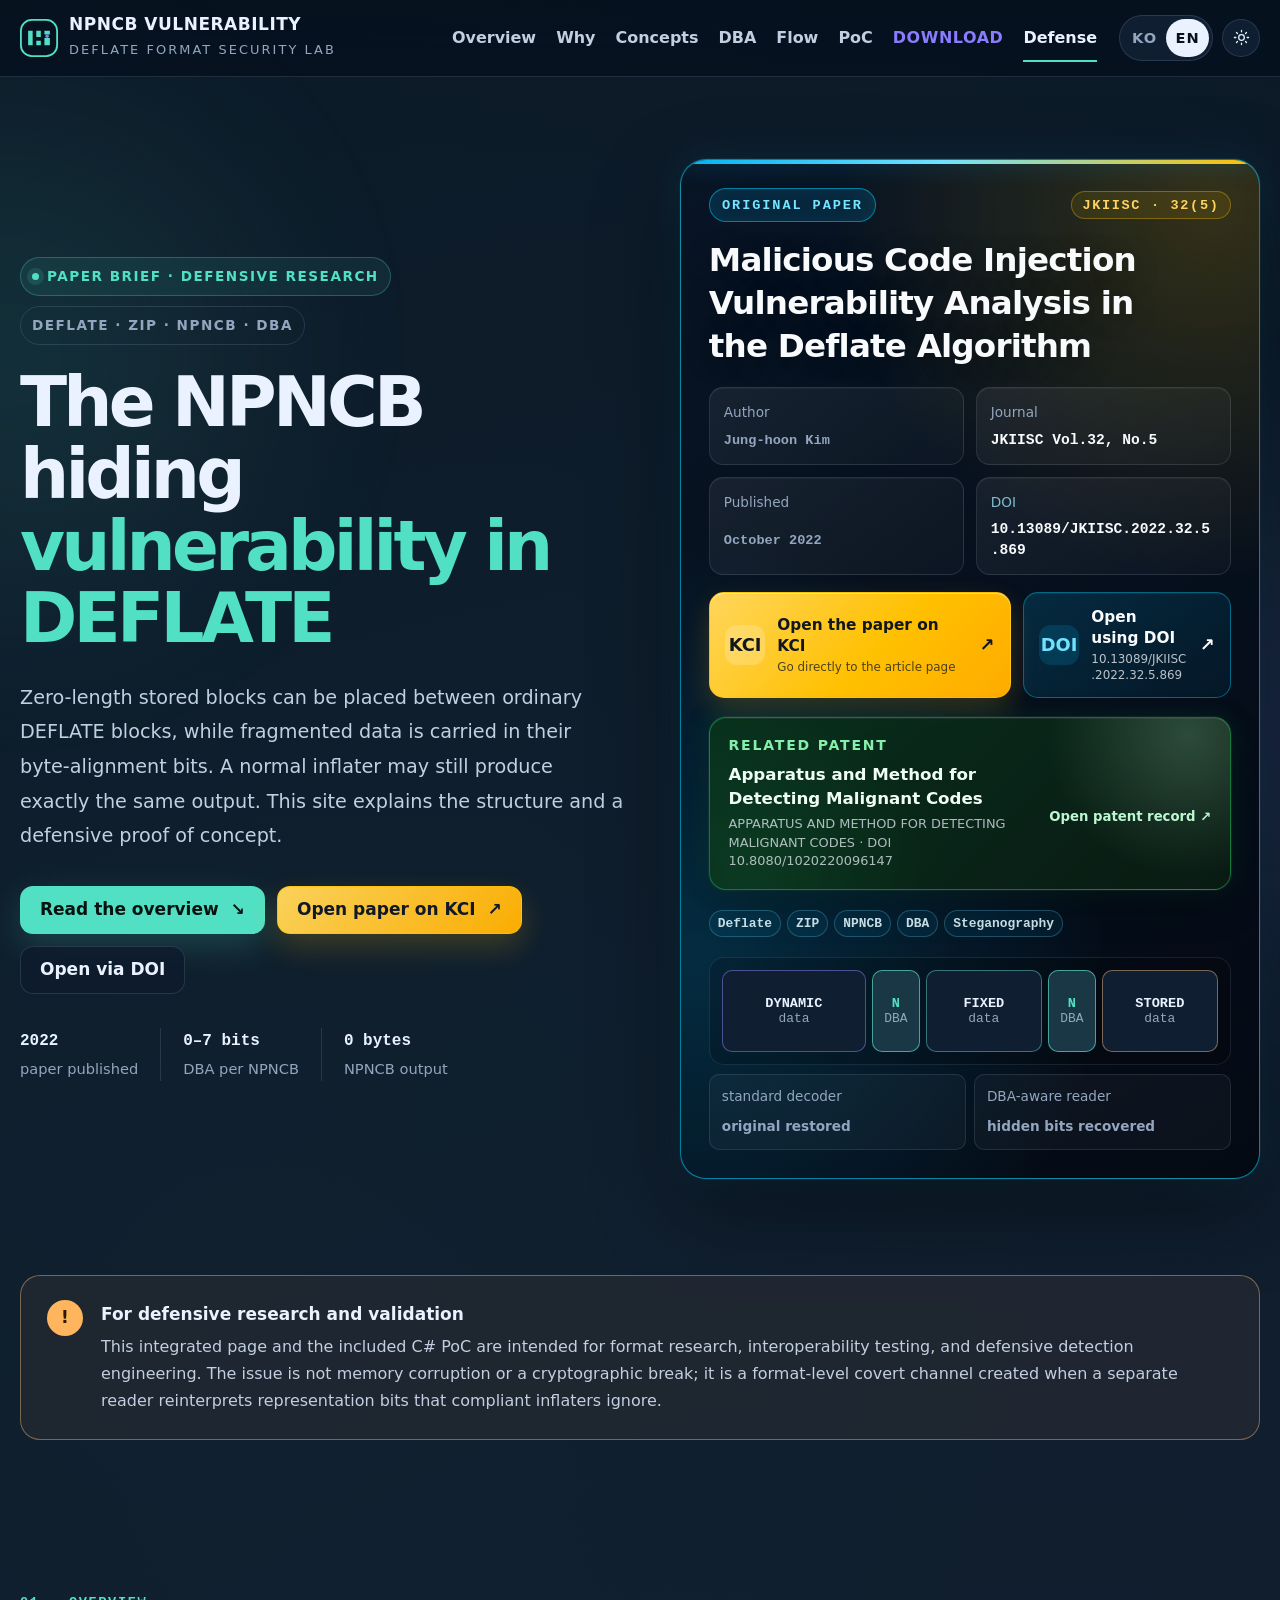
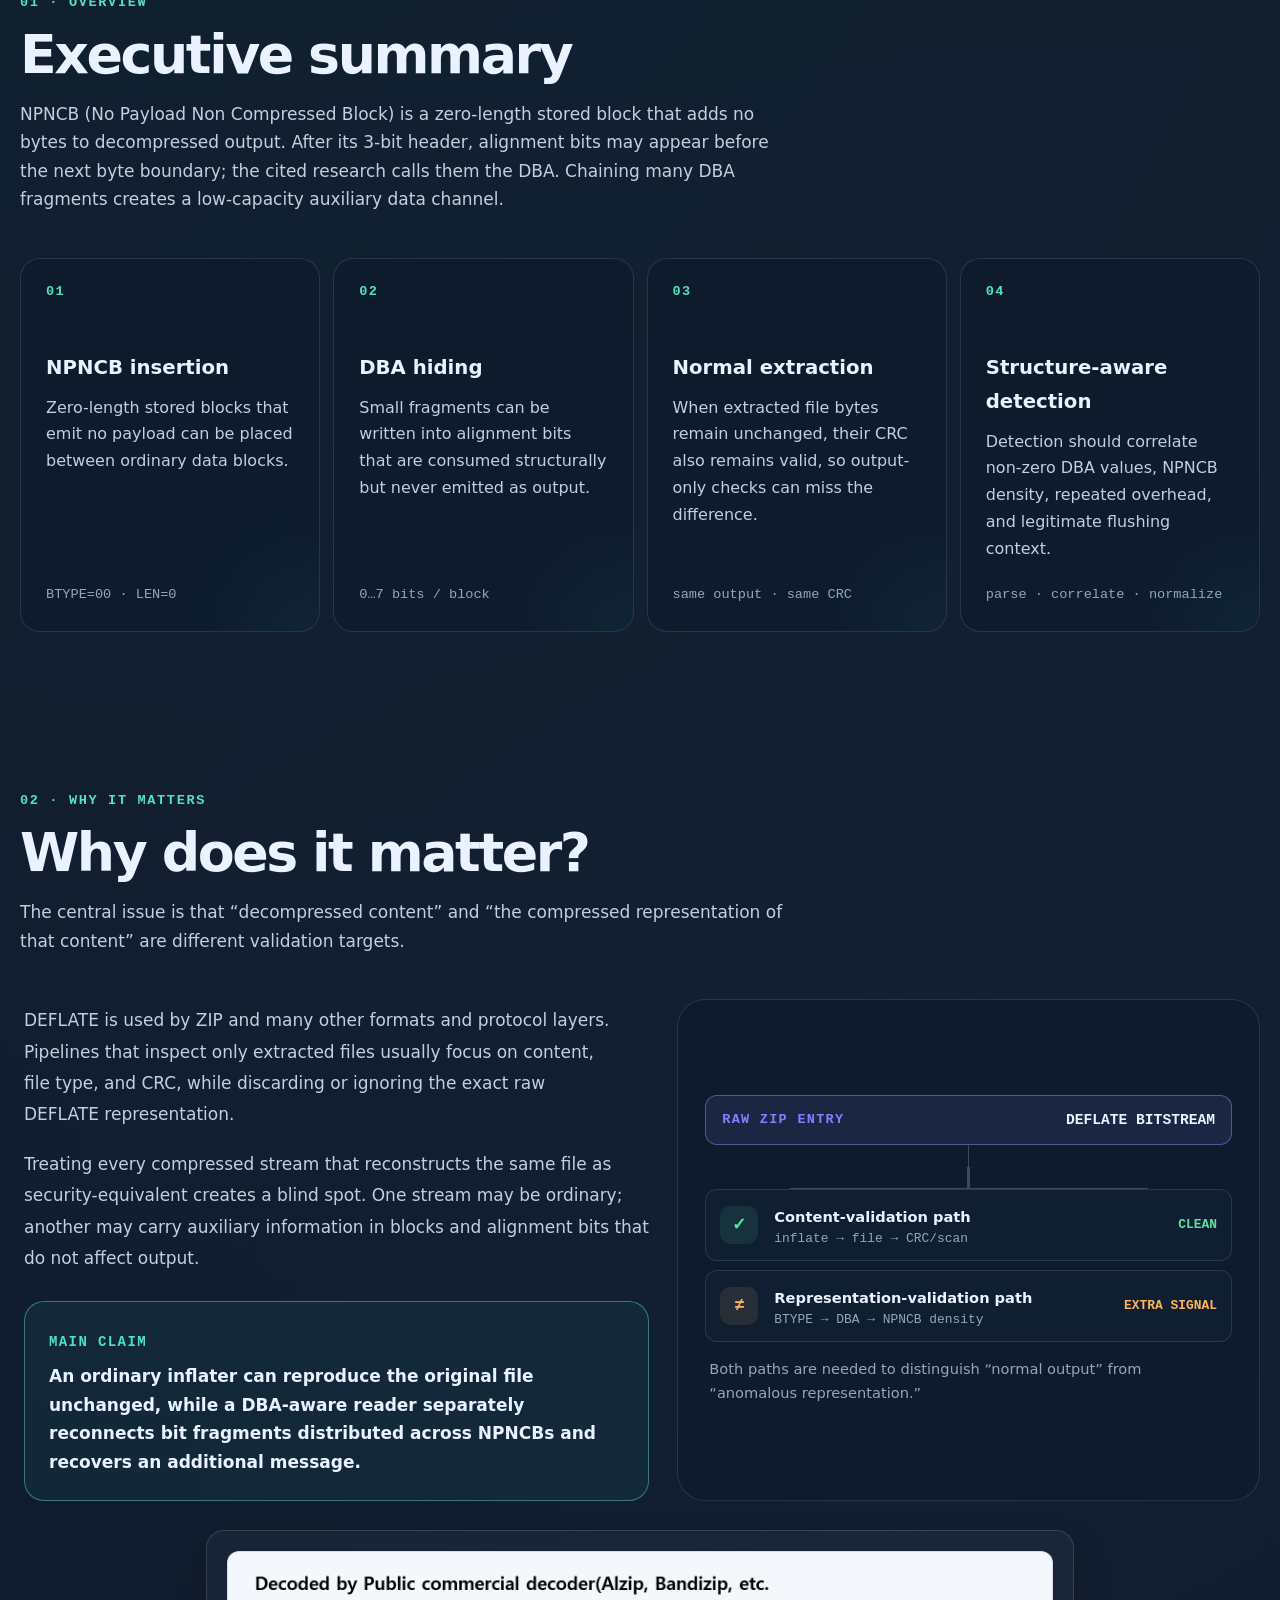
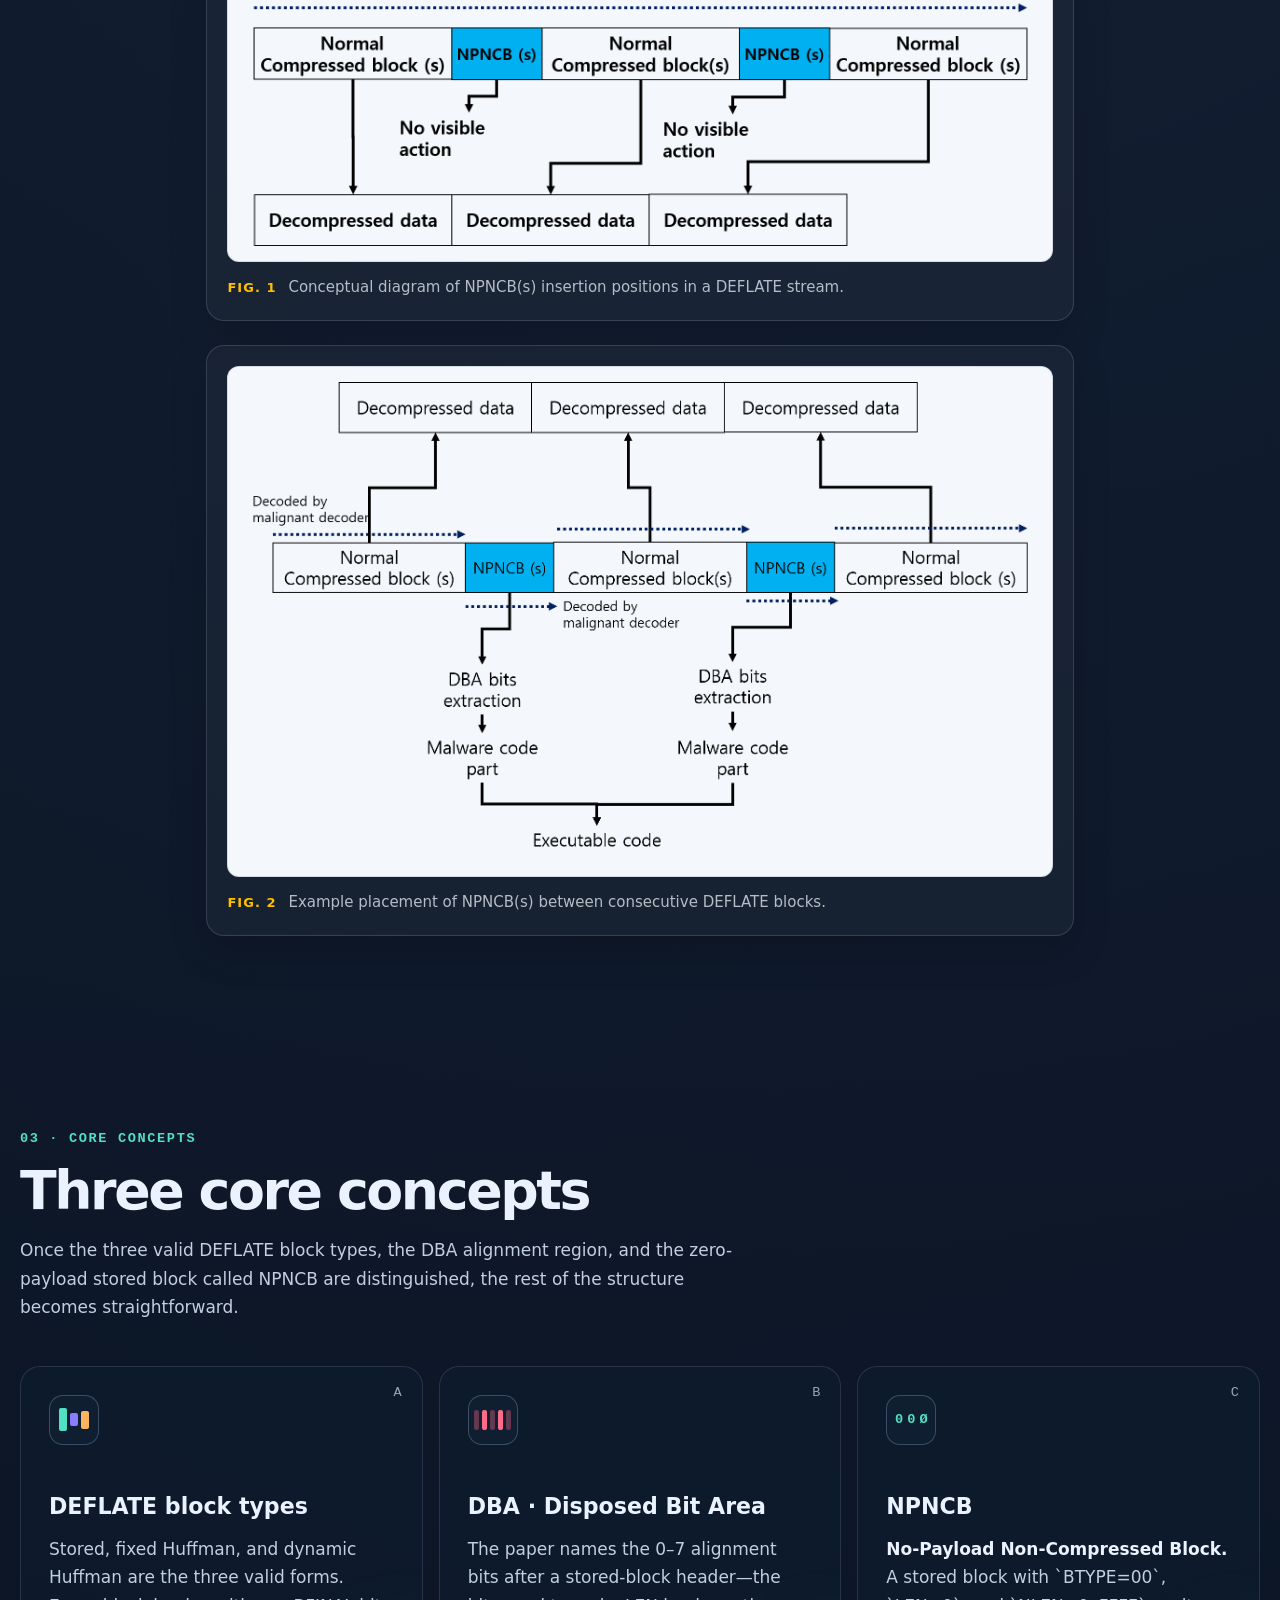
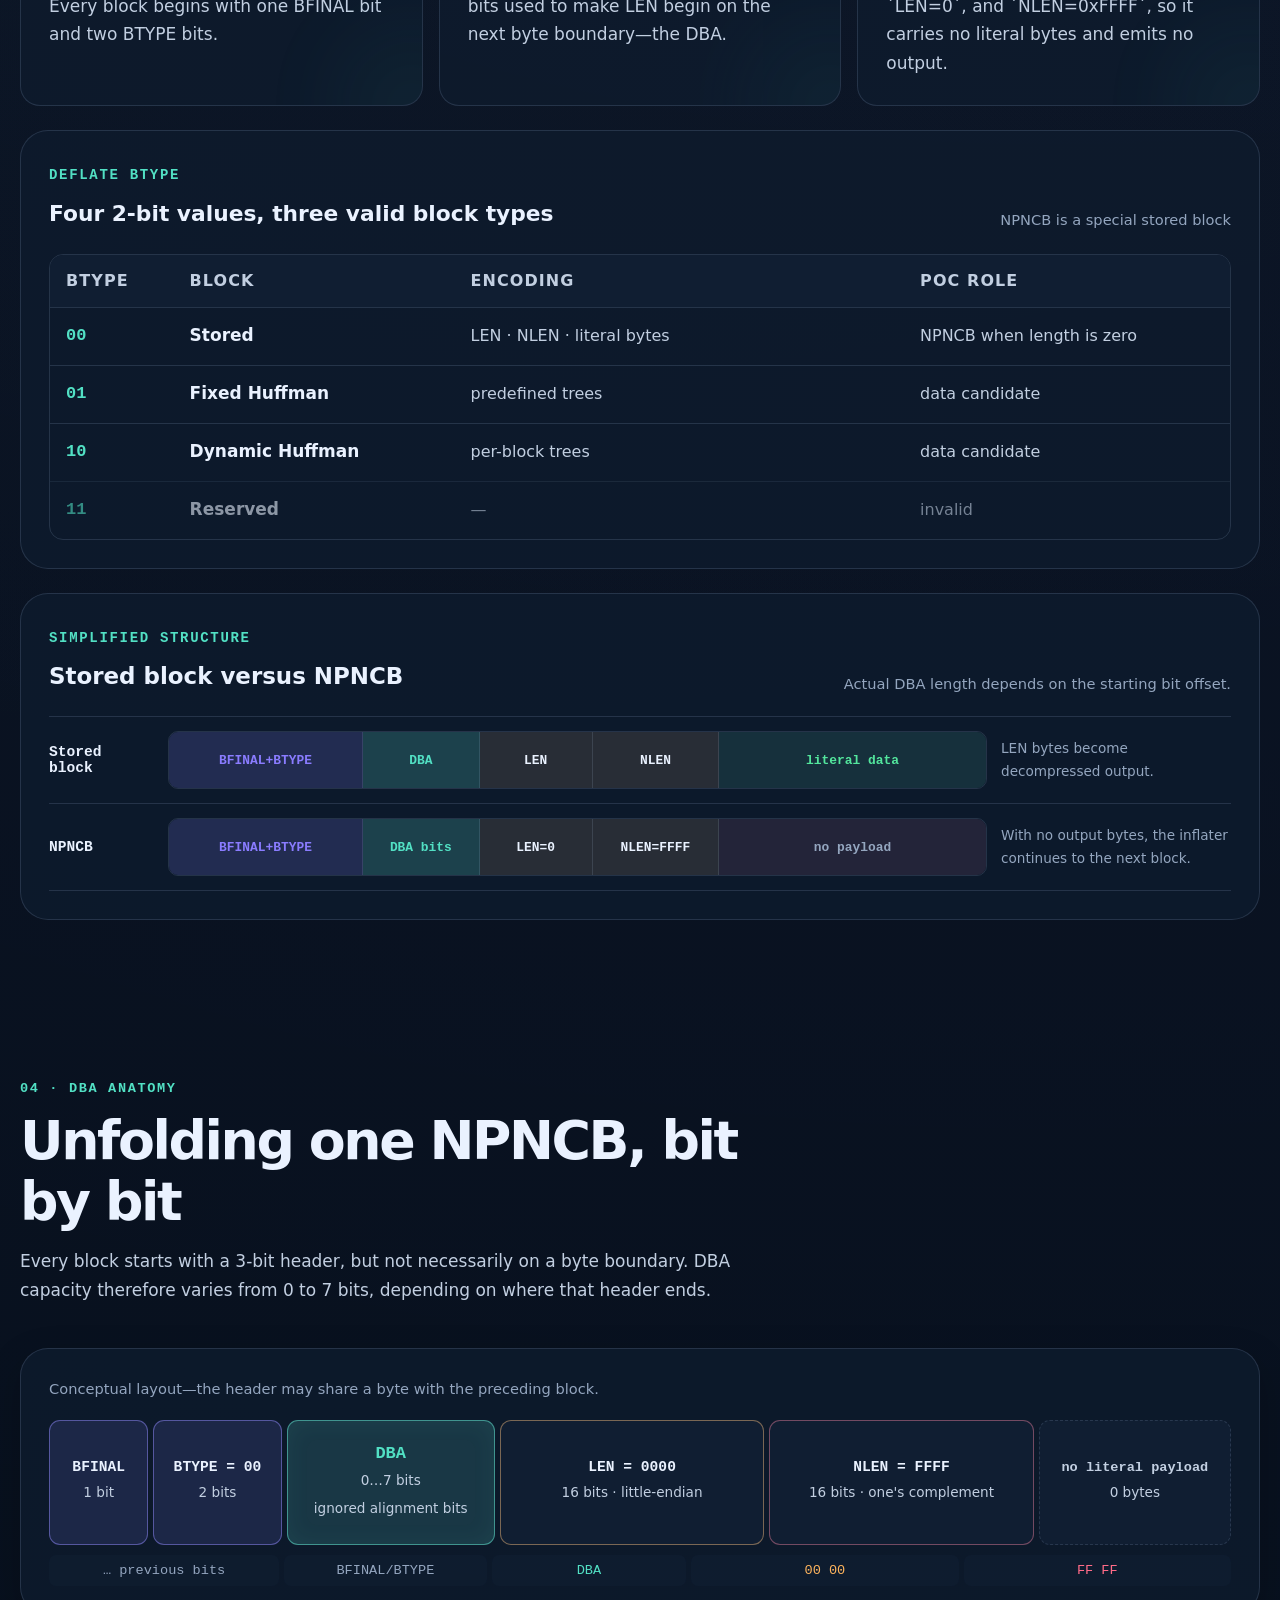
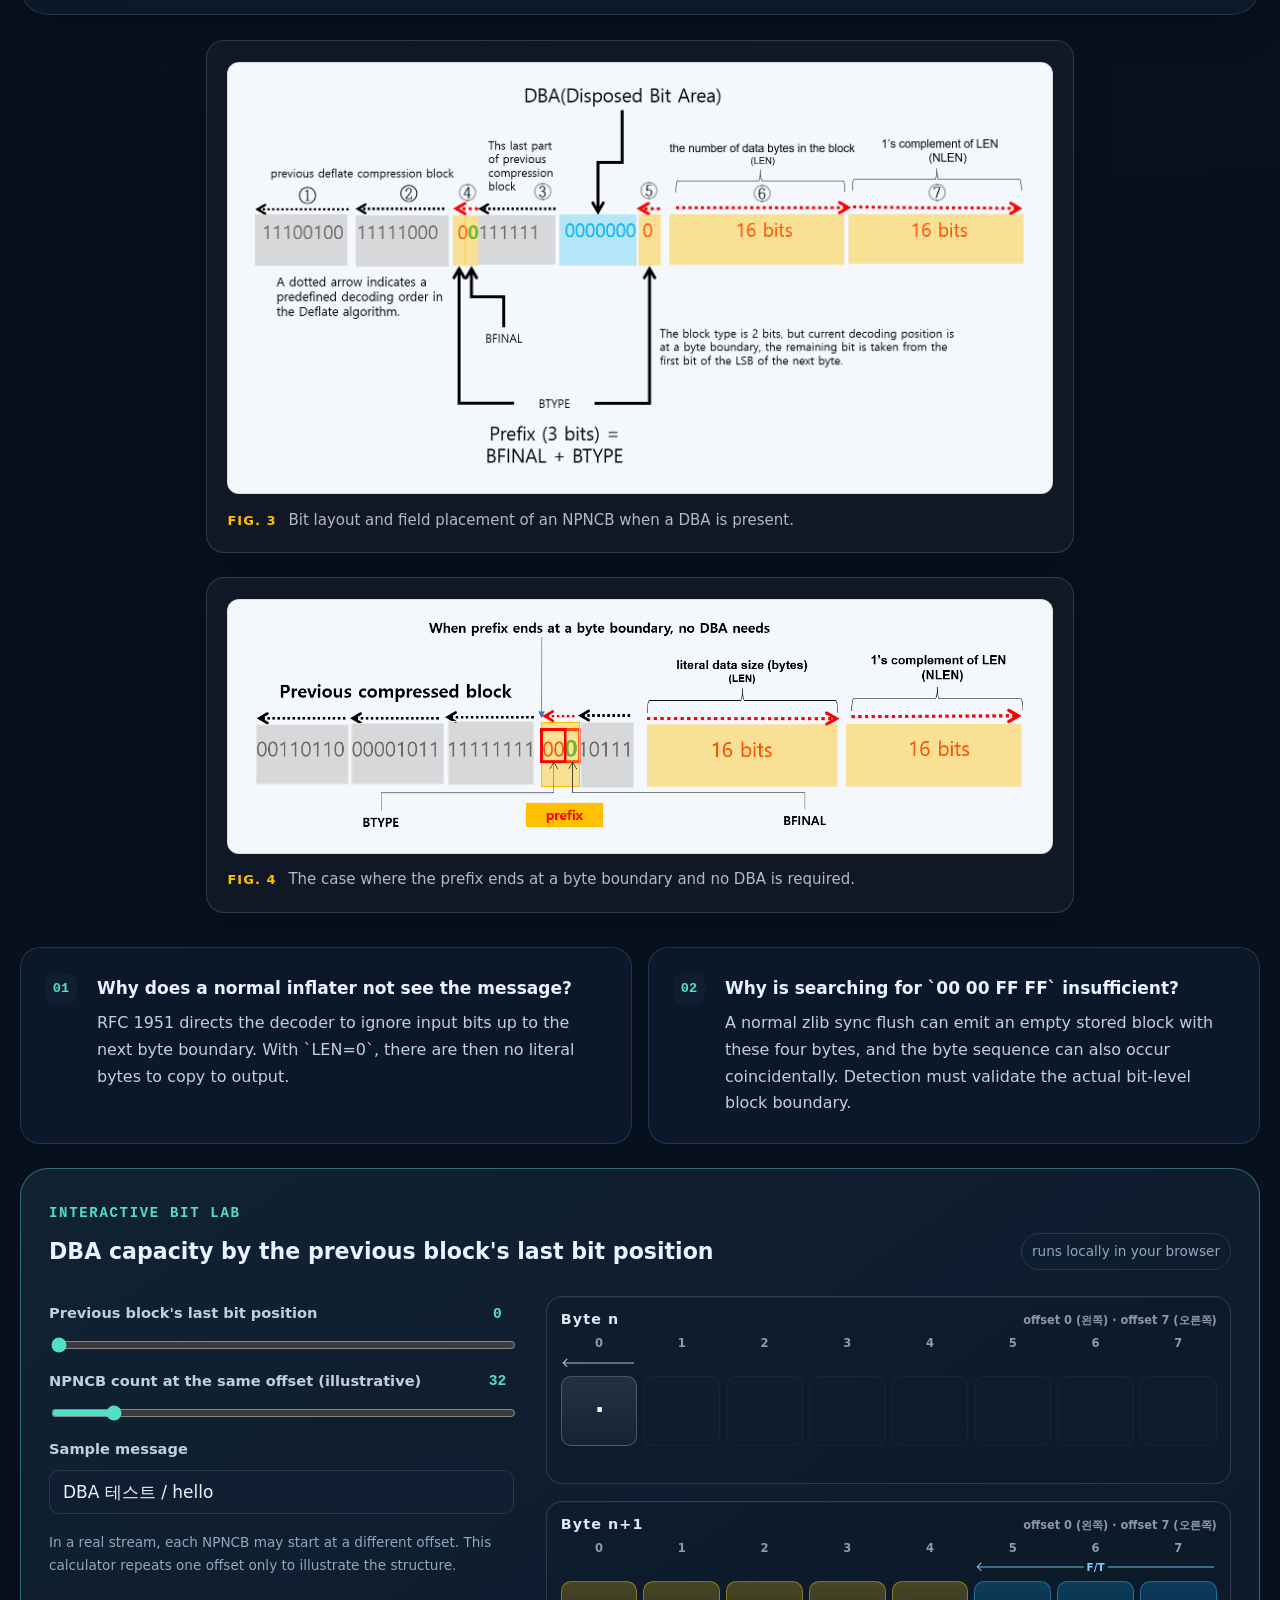
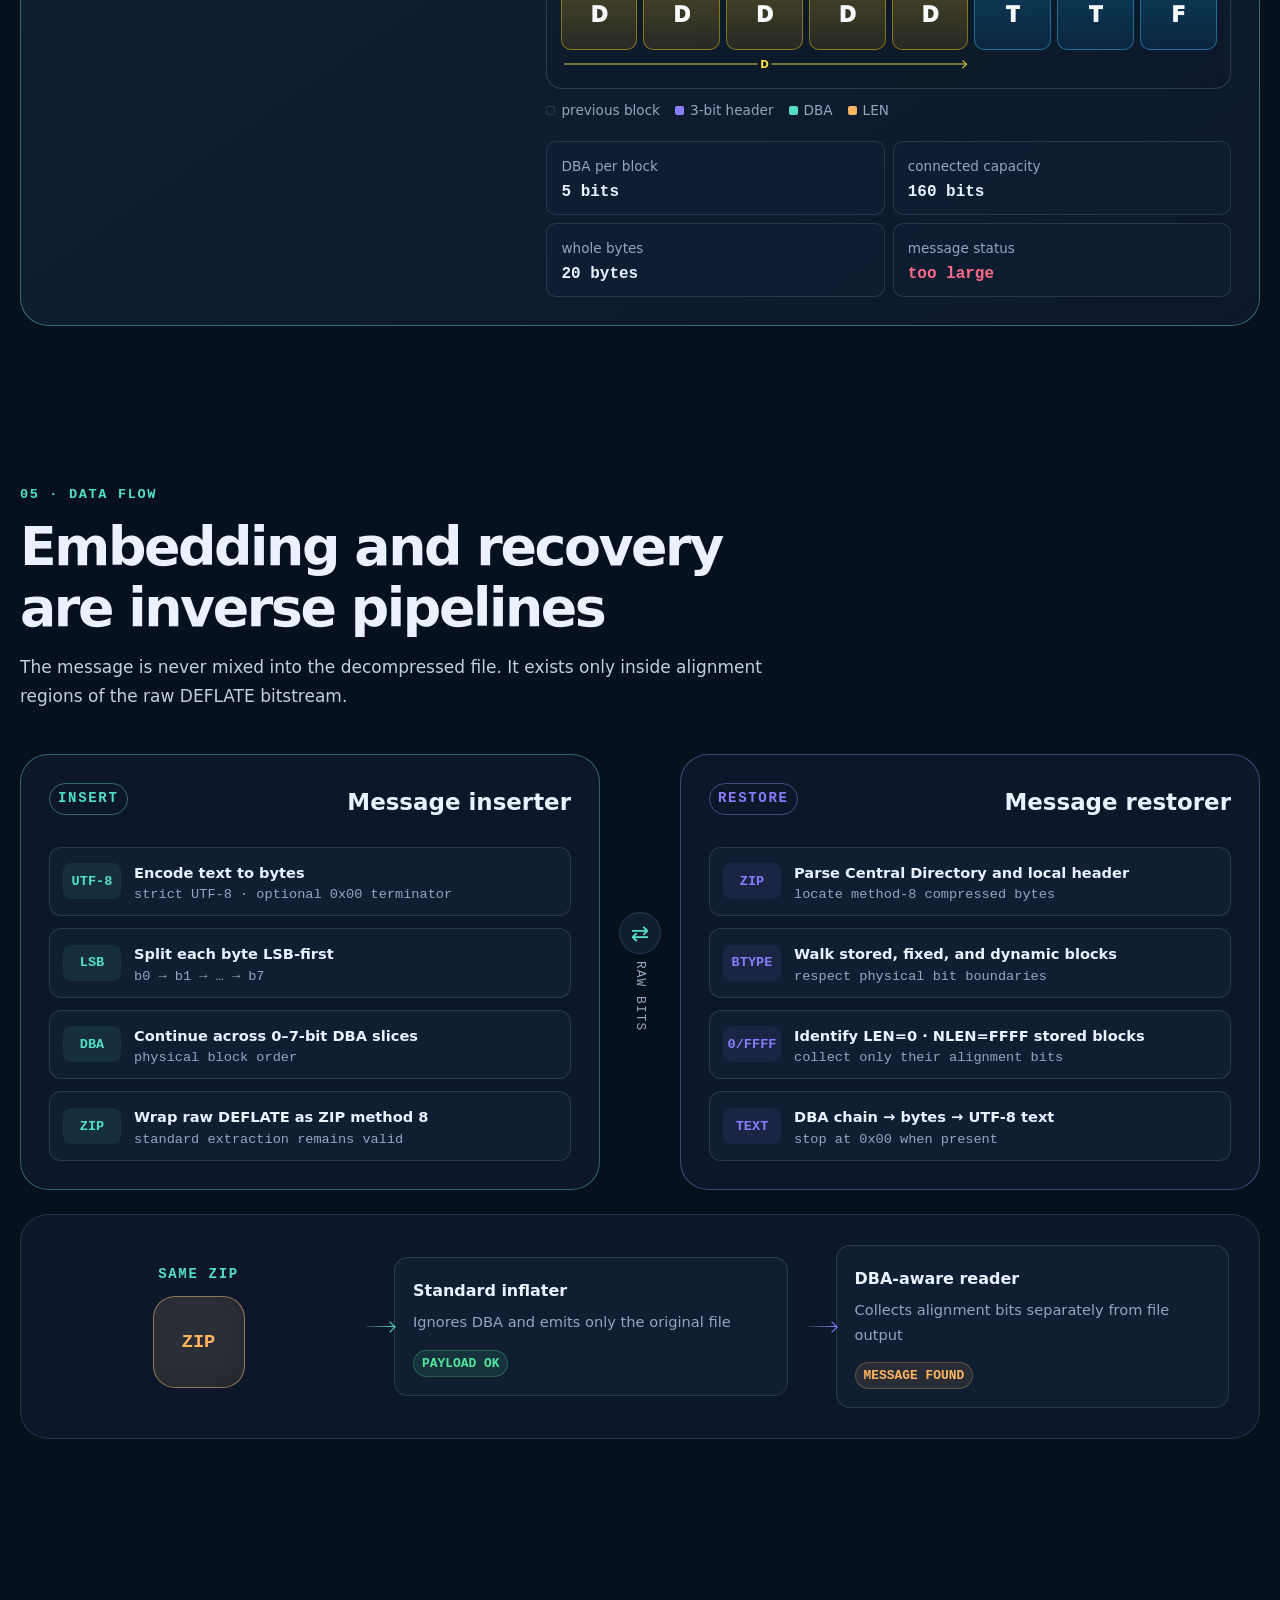
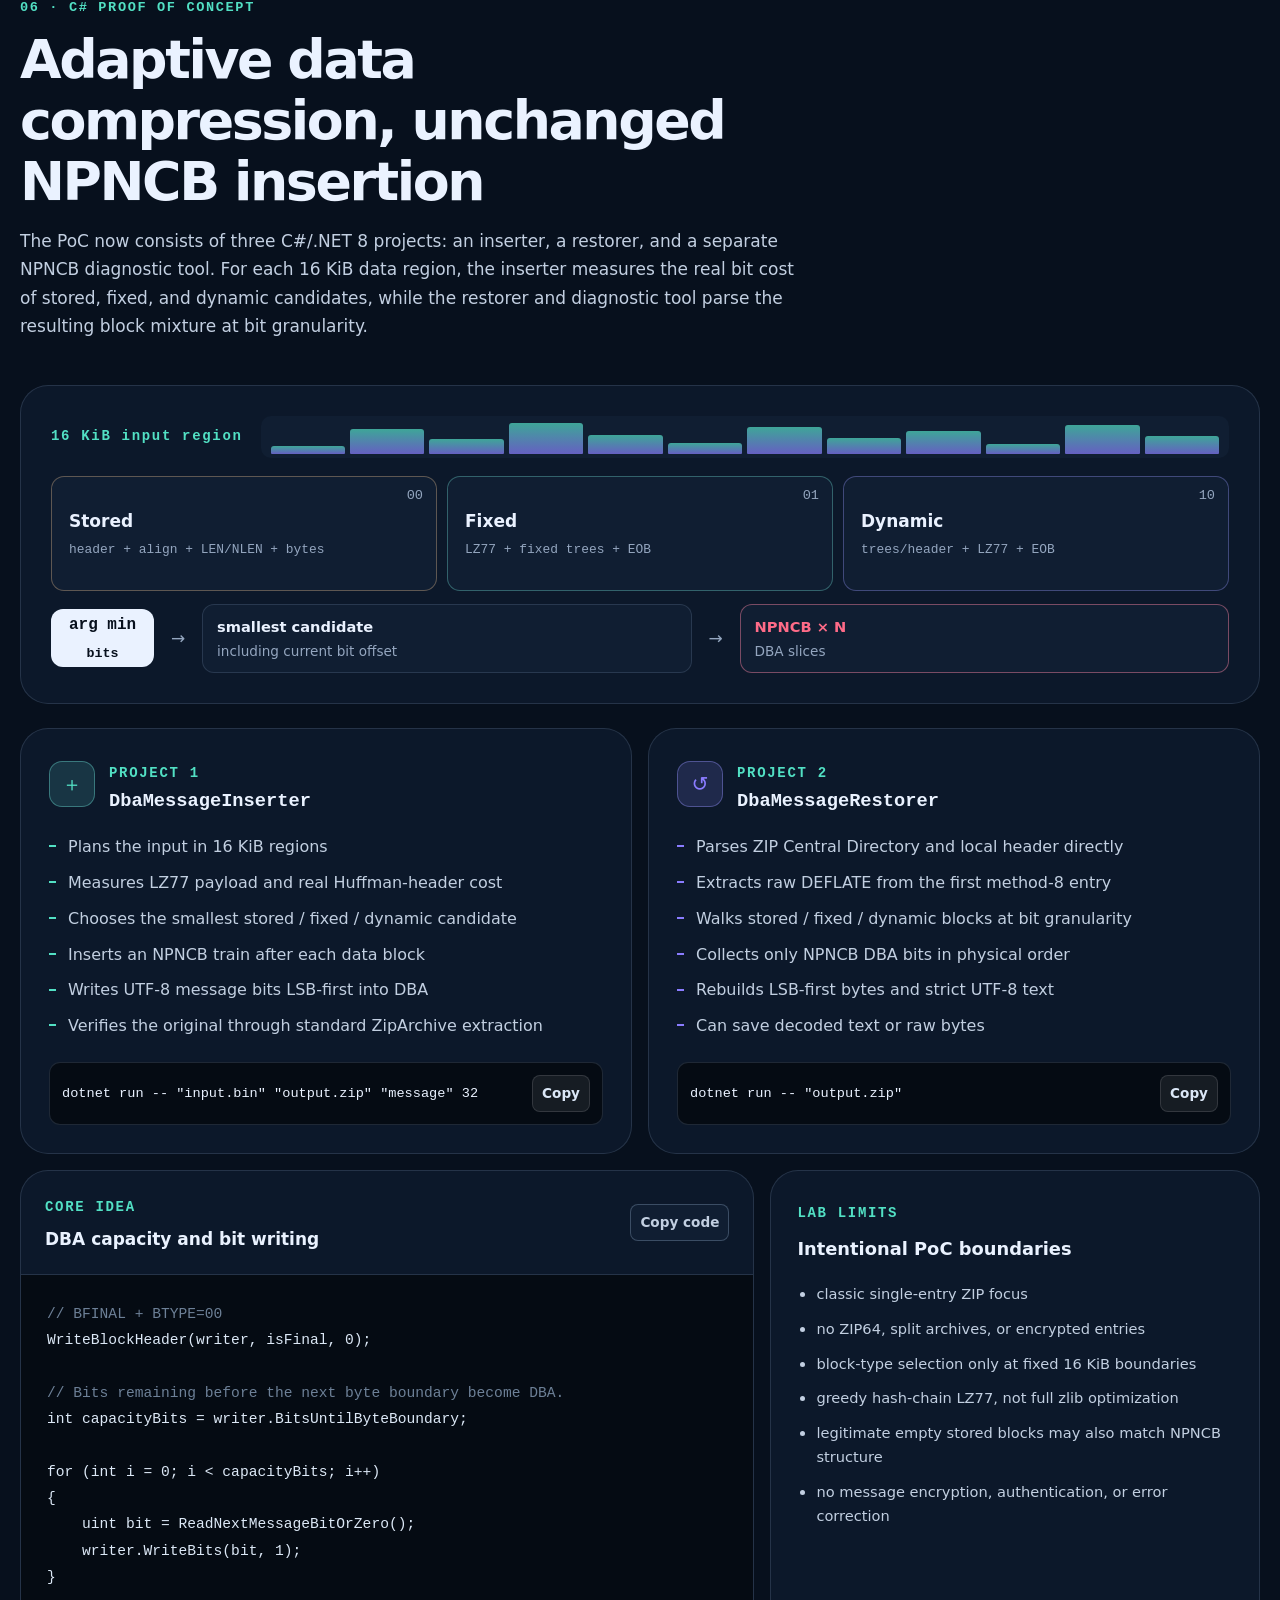
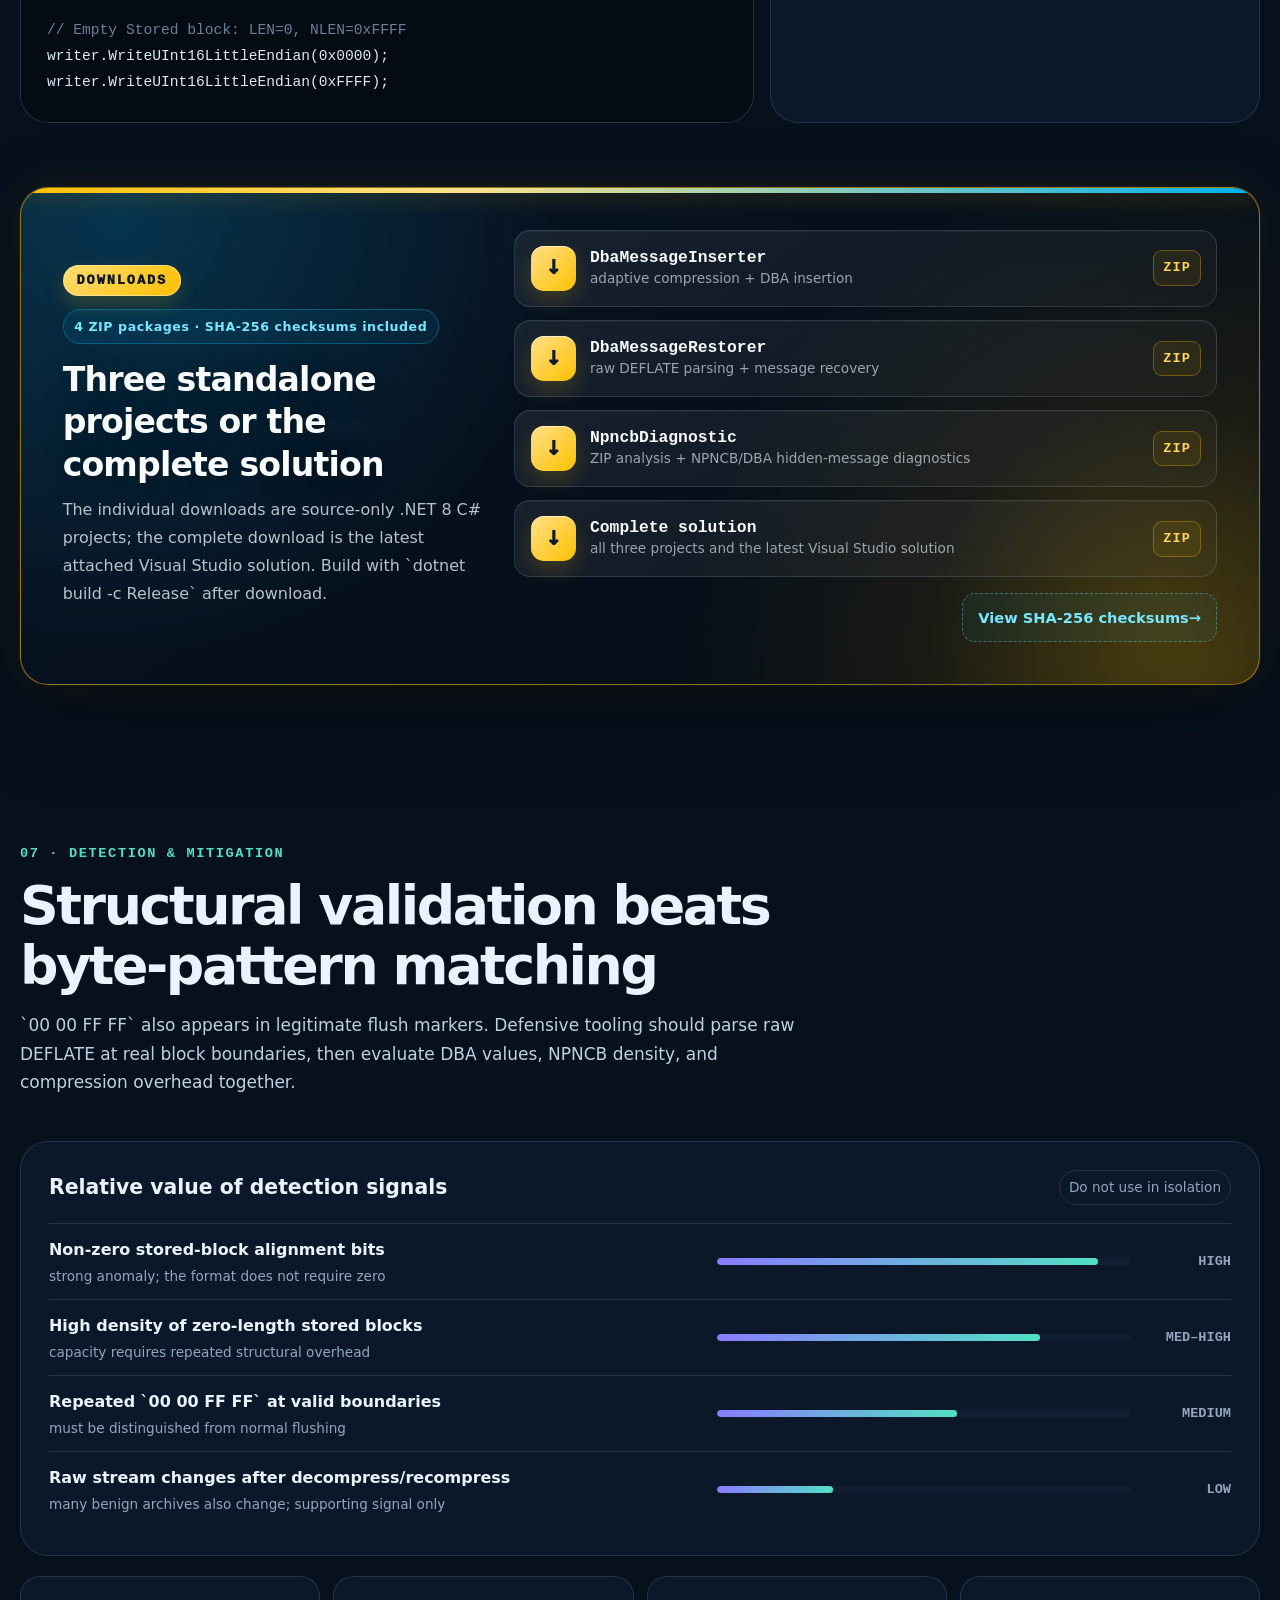
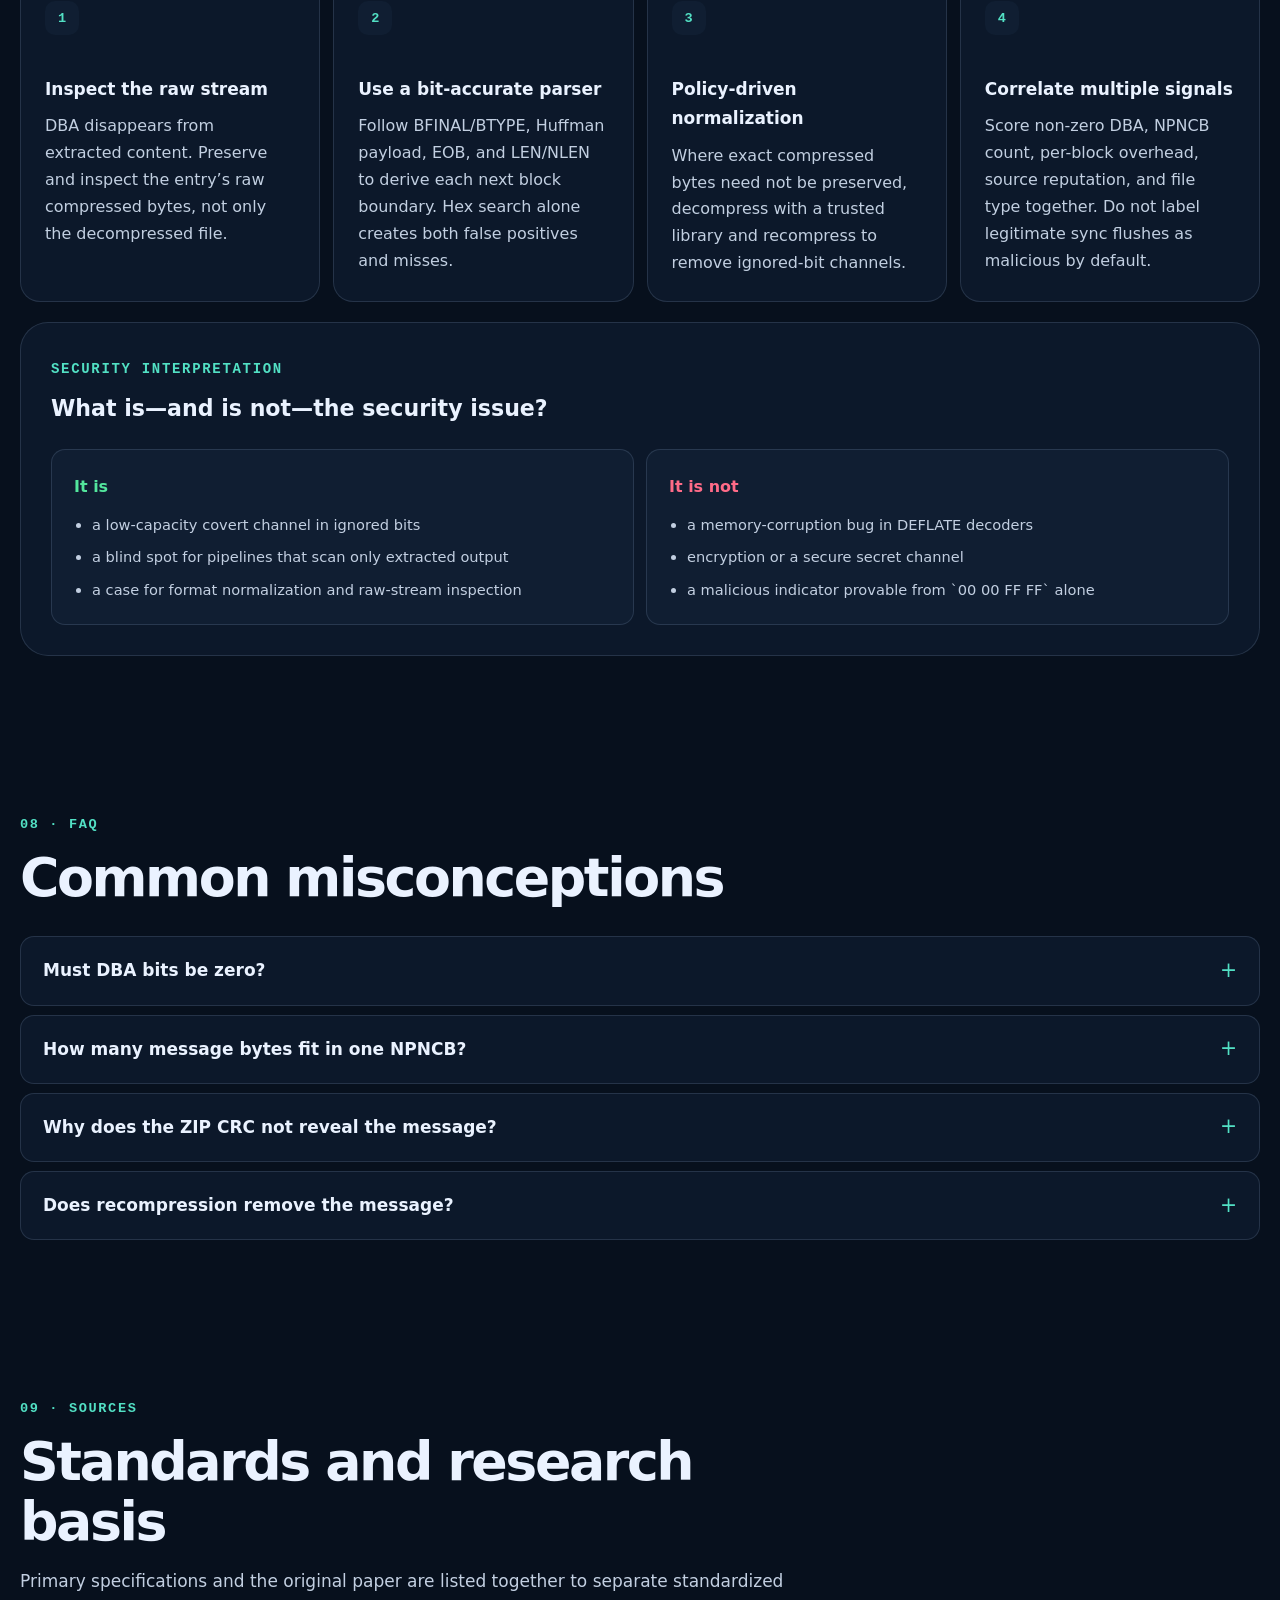
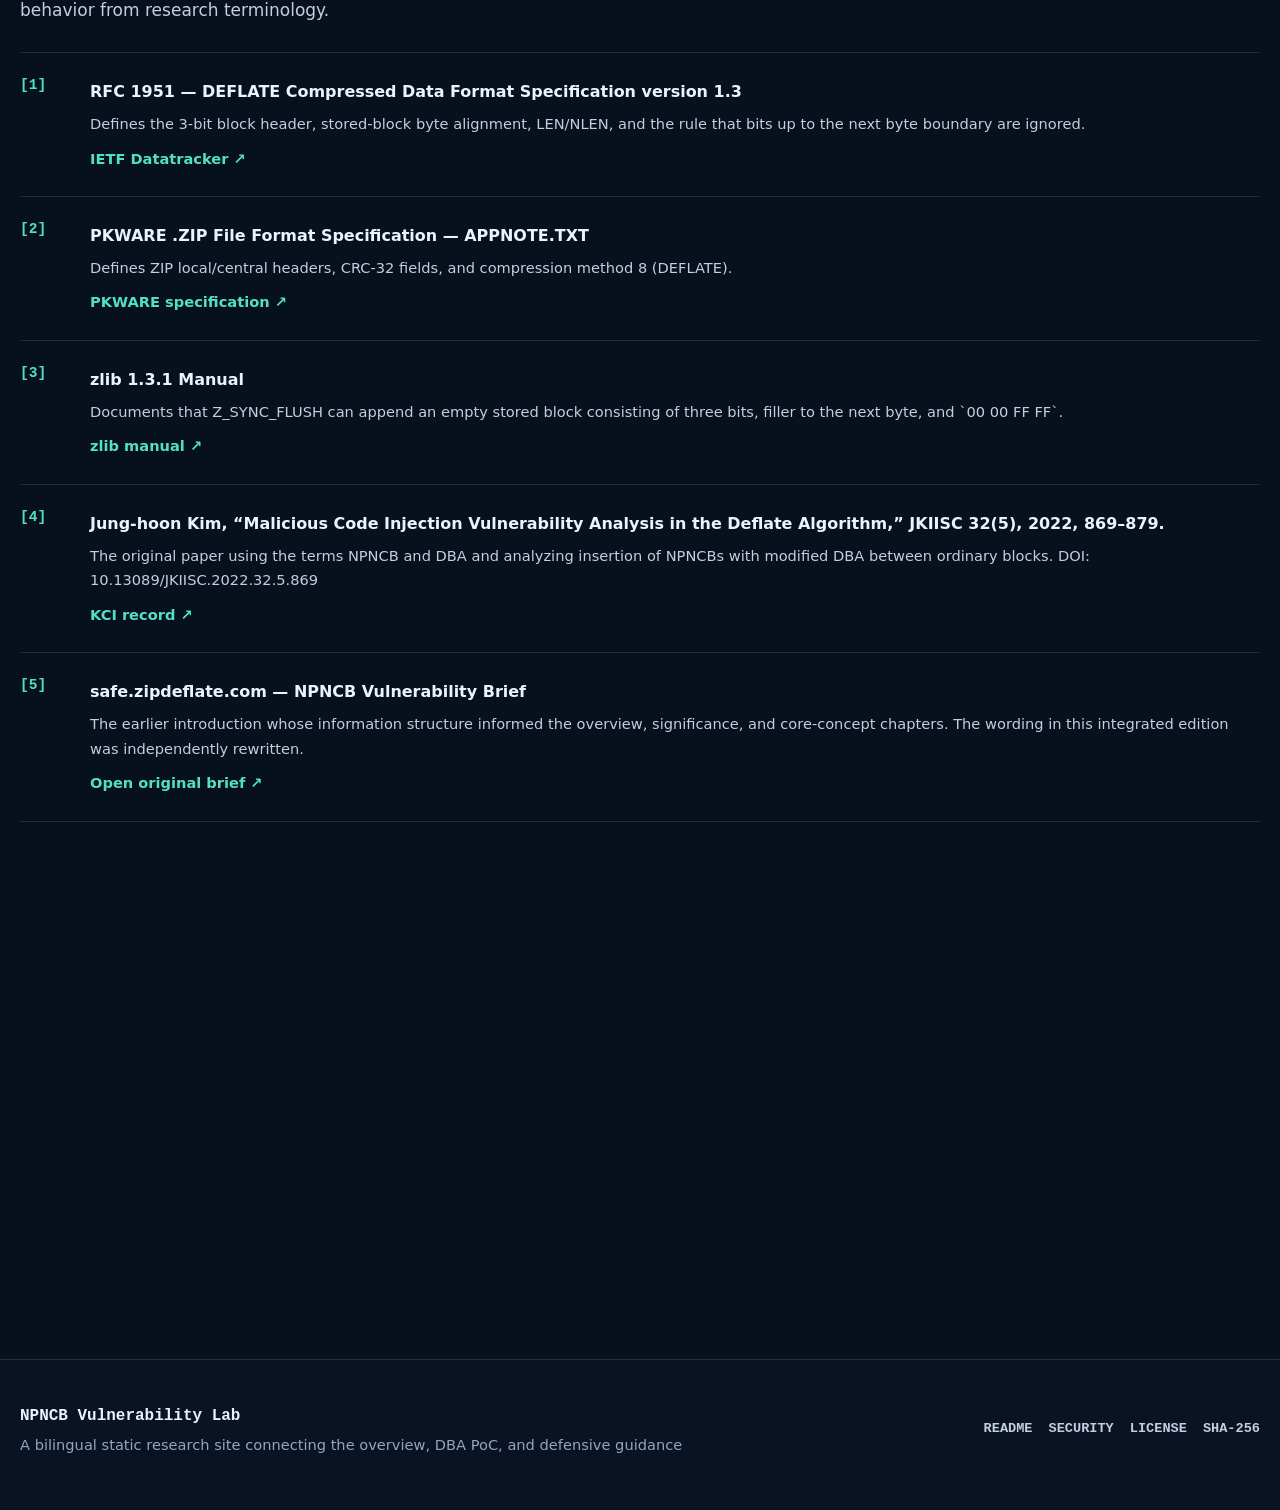
==== index.html @ 87b03e55 "Update index.html" ====
<!doctype html>
<html lang="ko" data-theme="dark">
<head>
  <meta charset="utf-8">
  <meta name="viewport" content="width=device-width, initial-scale=1">
  <meta name="color-scheme" content="dark light">
  <meta name="theme-color" content="#050b14">
  <meta id="meta-description" name="description" content="Deflate의 NPNCB 은닉 취약점과 DBA 비트 채널, 적응형 C# PoC, 탐지·정규화 방안을 한글과 영어로 설명하는 다크 테마 정적 사이트입니다.">
  <meta name="keywords" content="DEFLATE, NPNCB, DBA, ZIP, covert channel, security research, C#, proof of concept">
  <meta name="author" content="NPNCB Vulnerability Lab">
  <meta property="og:type" content="website">
  <meta property="og:title" content="NPNCB Vulnerability Lab — Hidden Bits in DEFLATE">
  <meta property="og:description" content="A bilingual dark-mode guide to NPNCB, DBA, the adaptive C# proof of concept, and structure-aware defenses.">
  <meta property="og:image" content="assets/og-card.png">
  <meta name="twitter:card" content="summary_large_image">
  <link rel="icon" href="assets/favicon.svg" type="image/svg+xml">
  <link rel="alternate" hreflang="ko" href="./index.html?lang=ko">
  <link rel="alternate" hreflang="en" href="./index.html?lang=en">
  <link rel="alternate" hreflang="x-default" href="./index.html">
  <link rel="stylesheet" href="assets/styles.css">
  <title>NPNCB Vulnerability Lab — Deflate 은닉 취약점</title>
  <script src="assets/app.js" defer></script>

  <!-- Added: related patent card and paper figures -->
  <style>
    .related-patent-card {
      display: grid;
      grid-template-columns: minmax(0, 1fr) auto;
      gap: .45rem 1rem;
      align-items: center;
      margin: 1rem 0 1.15rem;
      padding: 1.05rem 1.1rem;
      border: 1px solid rgba(34, 197, 94, .48);
      border-radius: 17px;
      background:
        radial-gradient(circle at 92% 10%, rgba(187, 247, 208, .20), transparent 28%),
        radial-gradient(circle at 8% 88%, rgba(21, 128, 61, .18), transparent 34%),
        linear-gradient(135deg, rgba(8, 48, 28, .96), rgba(10, 27, 19, .97));
      color: inherit;
      text-decoration: none;
      box-shadow:
        0 16px 36px rgba(0, 0, 0, .26),
        0 0 0 1px rgba(187, 247, 208, .06),
        inset 0 1px 0 rgba(255, 255, 255, .06),
        0 0 28px rgba(34, 197, 94, .12);
      transition: transform .2s ease, border-color .2s ease, box-shadow .2s ease, filter .2s ease;
    }
    .related-patent-card:hover {
      transform: translateY(-3px);
      border-color: rgba(74, 222, 128, .78);
      box-shadow:
        0 18px 40px rgba(0, 0, 0, .32),
        0 0 0 1px rgba(134, 239, 172, .09),
        0 0 34px rgba(74, 222, 128, .18);
      filter: saturate(1.05);
    }
    .related-patent-card:focus-visible {
      outline: 3px solid rgba(74, 222, 128, .52);
      outline-offset: 3px;
    }
    .related-patent-label {
      grid-column: 1 / -1;
      color: #86efac;
      font-size: .72rem;
      font-weight: 800;
      letter-spacing: .13em;
      text-transform: uppercase;
    }
    .related-patent-title {
      display: grid;
      gap: .2rem;
      min-width: 0;
    }
    .related-patent-title strong {
      color: #f0fdf4;
      font-size: .98rem;
      line-height: 1.45;
    }
    .related-patent-title small {
      color: rgba(226, 232, 240, .76);
      font-size: .76rem;
      line-height: 1.45;
    }
    .related-patent-link {
      color: #bbf7d0;
      font-size: .78rem;
      font-weight: 800;
      white-space: nowrap;
    }
    html[data-theme="light"] .related-patent-card {
      background: linear-gradient(135deg, rgba(220, 252, 231, .95), rgba(187, 247, 208, .92));
      border-color: rgba(34, 197, 94, .30);
      box-shadow: 0 14px 34px rgba(21, 128, 61, .08);
    }
    html[data-theme="light"] .related-patent-title strong { color: #14532d; }
    html[data-theme="light"] .related-patent-title small { color: #166534; }

    .source-figures {
      display: grid;
      gap: 1.4rem;
      margin: 1.5rem 0 2rem;
    }
    .source-figure {
      margin: 0;
      padding: clamp(.8rem, 2vw, 1.2rem);
      overflow: hidden;
      border: 1px solid rgba(148, 163, 184, .24);
      border-radius: 18px;
      background: rgba(255, 255, 255, .035);
      box-shadow: 0 16px 38px rgba(0, 0, 0, .16);
    }
    .source-figure-canvas {
      overflow-x: auto;
      padding: clamp(.45rem, 1.5vw, .9rem);
      border: 1px solid rgba(15, 23, 42, .12);
      border-radius: 12px;
      background: #f4f7fb;
      scrollbar-color: #94a3b8 #e2e8f0;
      scrollbar-width: thin;
    }
    .source-figure img {
      display: block;
      width: 100%;
      height: auto;
      min-width: 720px;
      object-fit: contain;
    }
    .source-figure figcaption {
      display: flex;
      flex-wrap: wrap;
      gap: .45rem .7rem;
      align-items: baseline;
      margin-top: .85rem;
      color: rgba(226, 232, 240, .78);
      font-size: .86rem;
      line-height: 1.55;
    }
    .source-figure figcaption strong {
      color: #ffc000;
      font-size: .8rem;
      letter-spacing: .08em;
      text-transform: uppercase;
    }
    html[data-theme="light"] .source-figure {
      background: rgba(15, 23, 42, .025);
      border-color: rgba(15, 23, 42, .12);
      box-shadow: 0 16px 38px rgba(15, 23, 42, .08);
    }
    html[data-theme="light"] .source-figure figcaption { color: #475569; }
    @media (max-width: 700px) {
      .related-patent-card { grid-template-columns: 1fr; }
      .related-patent-link { white-space: normal; }
      .source-figure img { min-width: 820px; }
    }
    @media (prefers-reduced-motion: reduce) {
      .related-patent-card { transition: none; }
      .related-patent-card:hover { transform: none; }
    }


    .footer-meta {
      display: none !important;
    }


    /* Bit lab v2: two byte rows, non-overlapping cells, and one arrow per continuous field. */
    #capacity-lab .bit-byte-labels {
      display: none !important;
    }

    #capacity-lab .lab-output,
    #capacity-lab #bit-cells {
      min-width: 0 !important;
      max-width: 100% !important;
      width: 100% !important;
      box-sizing: border-box !important;
    }

    #capacity-lab #bit-cells {
      display: grid !important;
      grid-template-columns: minmax(0, 1fr) !important;
      gap: 1rem !important;
      overflow: visible !important;
    }

    #capacity-lab .npncb-byte-row {
      position: relative !important;
      inset: auto !important;
      display: block !important;
      min-width: 0 !important;
      width: auto !important;
      max-width: 100% !important;
      margin: 0 !important;
      padding: .82rem .78rem .88rem !important;
      border: 1px solid rgba(148, 163, 184, .24) !important;
      border-radius: 16px !important;
      background: rgba(15, 23, 42, .28) !important;
      box-shadow: inset 0 1px 0 rgba(255, 255, 255, .035) !important;
      transform: none !important;
      overflow: hidden !important;
      box-sizing: border-box !important;
    }

    #capacity-lab .npncb-byte-row-head {
      display: flex !important;
      align-items: baseline !important;
      justify-content: space-between !important;
      gap: .75rem !important;
      min-width: 0 !important;
      margin: 0 0 .52rem !important;
    }

    #capacity-lab .npncb-byte-title {
      min-width: 0 !important;
      color: #e2e8f0 !important;
      font-size: .84rem !important;
      font-weight: 900 !important;
      line-height: 1.2 !important;
      letter-spacing: .08em !important;
      text-transform: none !important;
      white-space: nowrap !important;
    }

    #capacity-lab .npncb-byte-order {
      min-width: 0 !important;
      color: rgba(148, 163, 184, .92) !important;
      font-size: .67rem !important;
      font-weight: 700 !important;
      line-height: 1.25 !important;
      text-align: right !important;
      white-space: normal !important;
    }

    #capacity-lab .npncb-offset-grid,
    #capacity-lab .npncb-flow-track,
    #capacity-lab .npncb-cell-grid {
      display: grid !important;
      grid-template-columns: repeat(8, minmax(0, 1fr)) !important;
      column-gap: clamp(2px, .48vw, 6px) !important;
      min-width: 0 !important;
      width: 100% !important;
      max-width: 100% !important;
      margin: 0 !important;
      box-sizing: border-box !important;
    }

    #capacity-lab .npncb-offset-grid {
      align-items: end !important;
      margin-bottom: .18rem !important;
    }

    #capacity-lab .npncb-offset {
      min-width: 0 !important;
      padding: 0 !important;
      color: rgba(148, 163, 184, .94) !important;
      font-size: clamp(.58rem, 1.8vw, .68rem) !important;
      font-weight: 800 !important;
      line-height: 1.1 !important;
      letter-spacing: 0 !important;
      text-align: center !important;
      white-space: nowrap !important;
      overflow: hidden !important;
      box-sizing: border-box !important;
    }

    #capacity-lab .npncb-flow-track {
      position: relative !important;
      align-items: center !important;
      min-height: 1.12rem !important;
      overflow: visible !important;
    }

    #capacity-lab .npncb-flow-track.reverse {
      margin-bottom: .22rem !important;
    }

    #capacity-lab .npncb-flow-track.forward {
      margin-top: .22rem !important;
    }

    #capacity-lab .npncb-flow-segment {
      position: relative !important;
      inset: auto !important;
      align-self: center !important;
      min-width: 0 !important;
      width: auto !important;
      max-width: none !important;
      height: .9rem !important;
      margin: 0 !important;
      padding: 0 .16rem !important;
      border: 0 !important;
      border-radius: 999px !important;
      background: transparent !important;
      color: rgba(226, 232, 240, .84) !important;
      transform: none !important;
      box-sizing: border-box !important;
      overflow: visible !important;
      pointer-events: none !important;
    }

    #capacity-lab .npncb-flow-segment::before {
      content: "" !important;
      position: absolute !important;
      z-index: 0 !important;
      top: 50% !important;
      left: .18rem !important;
      right: .18rem !important;
      height: 1px !important;
      margin: 0 !important;
      background: currentColor !important;
      transform: translateY(-50%) !important;
      opacity: .88 !important;
    }

    #capacity-lab .npncb-flow-segment.reverse::after,
    #capacity-lab .npncb-flow-segment.forward::after {
      content: "" !important;
      position: absolute !important;
      z-index: 1 !important;
      top: 50% !important;
      width: .34rem !important;
      height: .34rem !important;
      margin: 0 !important;
      border-top: 1px solid currentColor !important;
      border-right: 1px solid currentColor !important;
      background: transparent !important;
      box-sizing: border-box !important;
    }

    #capacity-lab .npncb-flow-segment.reverse::after {
      left: .18rem !important;
      transform: translateY(-50%) rotate(-135deg) !important;
    }

    #capacity-lab .npncb-flow-segment.forward::after {
      right: .18rem !important;
      transform: translateY(-50%) rotate(45deg) !important;
    }

    #capacity-lab .npncb-flow-label {
      position: absolute !important;
      z-index: 2 !important;
      top: 50% !important;
      left: 50% !important;
      display: inline-block !important;
      min-width: 0 !important;
      max-width: calc(100% - .7rem) !important;
      margin: 0 !important;
      padding: 0 .18rem !important;
      border: 0 !important;
      border-radius: 4px !important;
      background: #111827 !important;
      color: currentColor !important;
      font-size: clamp(.48rem, 1.45vw, .61rem) !important;
      font-weight: 900 !important;
      line-height: 1.05 !important;
      letter-spacing: .01em !important;
      text-align: center !important;
      white-space: nowrap !important;
      text-overflow: clip !important;
      overflow: hidden !important;
      transform: translate(-50%, -50%) !important;
      box-sizing: border-box !important;
    }

    #capacity-lab .npncb-flow-segment.single .npncb-flow-label {
      display: none !important;
    }

    #capacity-lab .npncb-flow-segment.previous {
      color: #cbd5e1 !important;
    }

    #capacity-lab .npncb-flow-segment.header {
      color: #7dd3fc !important;
    }

    #capacity-lab .npncb-flow-segment.dba {
      color: #fde047 !important;
    }

    #capacity-lab .npncb-flow-segment.len {
      color: #86efac !important;
    }

    #capacity-lab .npncb-cell-grid {
      align-items: stretch !important;
    }

    #capacity-lab .npncb-bit-cell {
      position: relative !important;
      inset: auto !important;
      display: grid !important;
      place-items: center !important;
      align-self: stretch !important;
      min-width: 0 !important;
      width: auto !important;
      max-width: 100% !important;
      min-height: clamp(2.75rem, 7vw, 4.1rem) !important;
      height: auto !important;
      margin: 0 !important;
      padding: .24rem .08rem !important;
      border: 1px solid rgba(148, 163, 184, .19) !important;
      border-radius: 10px !important;
      background: rgba(255, 255, 255, .035) !important;
      box-shadow: none !important;
      color: #f8fafc !important;
      text-align: center !important;
      transform: none !important;
      overflow: hidden !important;
      box-sizing: border-box !important;
      aspect-ratio: auto !important;
    }

    #capacity-lab .npncb-bit-cell.empty {
      opacity: .34 !important;
      background: rgba(255, 255, 255, .018) !important;
    }

    #capacity-lab .npncb-bit-cell.previous {
      border-color: rgba(148, 163, 184, .38) !important;
      background: linear-gradient(180deg, rgba(71, 85, 105, .38), rgba(30, 41, 59, .58)) !important;
    }

    #capacity-lab .npncb-bit-cell.header {
      border-color: rgba(56, 189, 248, .43) !important;
      background: linear-gradient(180deg, rgba(14, 165, 233, .25), rgba(2, 132, 199, .13)) !important;
    }

    #capacity-lab .npncb-bit-cell.dba {
      border-color: rgba(250, 204, 21, .42) !important;
      background: linear-gradient(180deg, rgba(250, 204, 21, .25), rgba(202, 138, 4, .14)) !important;
    }

    #capacity-lab .npncb-bit-cell.len {
      border-color: rgba(74, 222, 128, .42) !important;
      background: linear-gradient(180deg, rgba(34, 197, 94, .24), rgba(22, 163, 74, .13)) !important;
    }

    #capacity-lab .npncb-bit-symbol {
      display: block !important;
      min-width: 0 !important;
      margin: 0 !important;
      padding: 0 !important;
      color: inherit !important;
      font-size: clamp(.94rem, 3vw, 1.22rem) !important;
      font-weight: 950 !important;
      line-height: 1 !important;
      letter-spacing: 0 !important;
      text-align: center !important;
      white-space: nowrap !important;
      overflow: hidden !important;
      transform: none !important;
    }

    html[data-theme="light"] #capacity-lab .npncb-byte-row {
      border-color: rgba(15, 23, 42, .14) !important;
      background: rgba(248, 250, 252, .82) !important;
    }

    html[data-theme="light"] #capacity-lab .npncb-byte-title,
    html[data-theme="light"] #capacity-lab .npncb-bit-cell,
    html[data-theme="light"] #capacity-lab .npncb-flow-label {
      color: #0f172a !important;
    }

    html[data-theme="light"] #capacity-lab .npncb-flow-label {
      background: #f8fafc !important;
    }

    html[data-theme="light"] #capacity-lab .npncb-bit-cell.empty {
      background: rgba(148, 163, 184, .08) !important;
    }

    @media (max-width: 700px) {
      #capacity-lab .npncb-byte-row {
        padding: .66rem .5rem .72rem !important;
        border-radius: 13px !important;
      }

      #capacity-lab .npncb-byte-row-head {
        align-items: flex-start !important;
        gap: .4rem !important;
        margin-bottom: .44rem !important;
      }

      #capacity-lab .npncb-byte-order {
        max-width: 58% !important;
        font-size: .59rem !important;
      }

      #capacity-lab .npncb-offset-grid,
      #capacity-lab .npncb-flow-track,
      #capacity-lab .npncb-cell-grid {
        column-gap: 2px !important;
      }

      #capacity-lab .npncb-flow-track {
        min-height: .96rem !important;
      }

      #capacity-lab .npncb-flow-segment {
        height: .76rem !important;
        padding-inline: .06rem !important;
      }

      #capacity-lab .npncb-flow-segment::before {
        left: .08rem !important;
        right: .08rem !important;
      }

      #capacity-lab .npncb-flow-segment.reverse::after {
        left: .08rem !important;
      }

      #capacity-lab .npncb-flow-segment.forward::after {
        right: .08rem !important;
      }

      #capacity-lab .npncb-bit-cell {
        min-height: 2.65rem !important;
        padding: .16rem .02rem !important;
        border-radius: 7px !important;
      }
    }


    /* 2026-07 update: keep label-style spans compact and readable.
       General spans now inherit each component's original typography. */
    .related-patent-label,
    .related-patent-label span,
    .claim-label,
    .claim-label span,
    .mini-label,
    .mini-label span,
    .pipeline-label,
    .pipeline-label span,
    .bit-byte-labels span {
      font-size: clamp(12px, .72rem + .15vw, 14px) !important;
      line-height: 1.4;
    }

    /* Figures added below the main claim. */
    .claim-figures {
      grid-column: 1 / -1;
      width: 100%;
      min-width: 0;
      margin-top: .25rem;
    }
    .claim-figures .source-figure-canvas {
      background: #f4f7fb;
    }
    .claim-figures .source-figure img {
      min-width: 900px;
    }
    .source-figure figcaption {
      font-size: clamp(13px, .78rem + .15vw, 15px) !important;
    }
    .source-figure figcaption strong {
      font-size: clamp(12px, .72rem + .1vw, 13px) !important;
    }
    @media (max-width: 700px) {
      .claim-figures .source-figure img { min-width: 980px; }
    }

    /* 2026-07 update: reduce only the Korean hero title by about 20%.
       60.372px at the current viewport becomes approximately 48.3px. */
    #hero-title > .lang-ko {
      font-size: 80% !important;
    }
    #hero-title > .lang-ko em {
      font-size: inherit !important;
    }


    /* 2026-07 update: make the original-paper card and downloads area
       visually prominent, while preserving the earlier label/title fixes. */
    .paper-spotlight {
      position: relative;
      isolation: isolate;
      overflow: hidden;
      border: 1px solid rgba(0, 210, 255, .58) !important;
      border-radius: 26px !important;
      background:
        radial-gradient(circle at 92% 4%, rgba(255, 192, 0, .18), transparent 34%),
        radial-gradient(circle at 3% 78%, rgba(0, 178, 240, .18), transparent 42%),
        linear-gradient(145deg, rgba(8, 21, 38, .98), rgba(4, 10, 19, .98)) !important;
      box-shadow:
        0 30px 86px rgba(0, 0, 0, .46),
        0 0 0 1px rgba(255, 255, 255, .035),
        inset 0 1px 0 rgba(255, 255, 255, .09),
        0 0 42px rgba(0, 178, 240, .12) !important;
      transform: translateZ(0);
    }
    .paper-spotlight::before {
      content: "";
      position: absolute;
      inset: 0 0 auto;
      z-index: 2;
      height: 4px;
      background: linear-gradient(90deg, #00b2f0 0%, #70e1ff 45%, #ffc000 100%);
      box-shadow: 0 0 22px rgba(0, 178, 240, .48);
    }
    .paper-spotlight::after {
      content: "";
      position: absolute;
      z-index: 0;
      top: -10rem;
      right: -9rem;
      width: 24rem;
      height: 24rem;
      border-radius: 50%;
      background: radial-gradient(circle, rgba(255, 192, 0, .15), transparent 68%);
      pointer-events: none;
    }
    .paper-spotlight > * {
      position: relative;
      z-index: 1;
    }
    .paper-spotlight .paper-topline {
      align-items: center;
      gap: .75rem;
      margin-bottom: 1rem;
    }
    .paper-spotlight .paper-topline > span:first-child {
      display: inline-flex;
      align-items: center;
      min-height: 2rem;
      padding: .38rem .72rem;
      border: 1px solid rgba(0, 210, 255, .52);
      border-radius: 999px;
      background: rgba(0, 178, 240, .12);
      color: #75e6ff;
      font-weight: 900;
      letter-spacing: .14em;
      box-shadow: inset 0 0 18px rgba(0, 178, 240, .08);
    }
    .paper-spotlight .paper-year {
      padding: .32rem .62rem;
      border: 1px solid rgba(255, 192, 0, .34);
      border-radius: 999px;
      background: rgba(255, 192, 0, .09);
      color: #ffd45c;
      font-weight: 800;
    }
    .paper-spotlight h2 {
      margin: .15rem 0 1.15rem;
      color: #f8fafc;
      font-size: clamp(1.38rem, 1.05rem + 1.15vw, 2.1rem);
      line-height: 1.32;
      letter-spacing: -.025em;
      text-wrap: balance;
      text-shadow: 0 5px 24px rgba(0, 0, 0, .34);
    }
    .paper-spotlight .paper-meta {
      gap: .7rem !important;
      margin-bottom: 1rem;
    }
    .paper-spotlight .paper-meta > div {
      padding: .76rem .82rem !important;
      border: 1px solid rgba(148, 163, 184, .18);
      border-radius: 14px;
      background: linear-gradient(145deg, rgba(255, 255, 255, .065), rgba(255, 255, 255, .025));
      box-shadow: inset 0 1px 0 rgba(255, 255, 255, .045);
    }
    .paper-spotlight .paper-meta > div > span {
      color: rgba(148, 225, 244, .82);
    }
    .paper-spotlight .paper-meta b {
      color: #f8fafc;
      overflow-wrap: anywhere;
    }
    .paper-access-actions {
      display: grid;
      grid-template-columns: minmax(0, 1.45fr) minmax(0, 1fr);
      gap: .72rem;
      margin: 1rem 0 1.15rem;
    }
    .paper-access-button {
      display: grid;
      grid-template-columns: auto minmax(0, 1fr) auto;
      gap: .72rem;
      align-items: center;
      min-width: 0;
      padding: .82rem .9rem;
      border: 1px solid rgba(148, 163, 184, .25);
      border-radius: 15px;
      color: #f8fafc;
      text-decoration: none;
      transition: transform .2s ease, border-color .2s ease, box-shadow .2s ease, background .2s ease;
    }
    .paper-access-button:hover {
      transform: translateY(-3px);
    }
    .paper-access-button:focus-visible {
      outline: 3px solid rgba(112, 225, 255, .72);
      outline-offset: 3px;
    }
    .paper-access-button.primary {
      border-color: rgba(255, 192, 0, .62);
      background: linear-gradient(135deg, #ffd65c, #ffc000 56%, #ffab00);
      color: #101720;
      box-shadow: 0 12px 28px rgba(255, 192, 0, .18), inset 0 1px 0 rgba(255, 255, 255, .5);
    }
    .paper-access-button.primary:hover {
      border-color: #ffe49a;
      box-shadow: 0 17px 38px rgba(255, 192, 0, .28), 0 0 24px rgba(255, 192, 0, .13);
    }
    .paper-access-button.doi {
      border-color: rgba(0, 210, 255, .4);
      background: linear-gradient(145deg, rgba(0, 178, 240, .17), rgba(0, 178, 240, .06));
      box-shadow: inset 0 1px 0 rgba(255, 255, 255, .05);
    }
    .paper-access-button.doi:hover {
      border-color: rgba(112, 225, 255, .8);
      background: linear-gradient(145deg, rgba(0, 178, 240, .25), rgba(0, 178, 240, .08));
      box-shadow: 0 15px 34px rgba(0, 178, 240, .16);
    }
    .paper-access-icon {
      display: grid;
      place-items: center;
      width: 2.35rem;
      height: 2.35rem;
      border-radius: 12px;
      background: rgba(255, 255, 255, .2);
      font-size: 1.05rem;
      font-weight: 900;
    }
    .paper-access-button.doi .paper-access-icon {
      background: rgba(0, 178, 240, .16);
      color: #70e1ff;
    }
    .paper-access-copy {
      display: grid;
      gap: .12rem;
      min-width: 0;
    }
    .paper-access-copy strong {
      font-size: .9rem;
      line-height: 1.35;
    }
    .paper-access-copy small {
      color: inherit;
      font-size: .7rem;
      line-height: 1.35;
      opacity: .75;
      overflow-wrap: anywhere;
    }
    .paper-access-arrow {
      font-size: 1.05rem;
      font-weight: 900;
    }
    .paper-spotlight .paper-keywords {
      margin-top: .1rem;
    }
    .paper-spotlight .paper-keywords span {
      border-color: rgba(112, 225, 255, .24);
      background: rgba(0, 178, 240, .075);
      color: rgba(226, 246, 252, .88);
    }
    .paper-spotlight .paper-stream {
      padding: .72rem;
      border: 1px solid rgba(148, 163, 184, .15);
      border-radius: 15px;
      background: rgba(0, 0, 0, .17);
    }
    .paper-spotlight .paper-outcomes > div {
      border-color: rgba(148, 163, 184, .17);
      background: rgba(255, 255, 255, .035);
    }
    .hero-actions .paper-direct {
      border-color: rgba(255, 192, 0, .7) !important;
      background: linear-gradient(135deg, rgba(255, 214, 92, .98), rgba(255, 176, 0, .98)) !important;
      color: #111827 !important;
      box-shadow: 0 12px 30px rgba(255, 192, 0, .2);
    }
    .hero-actions .paper-direct:hover {
      transform: translateY(-2px);
      box-shadow: 0 16px 38px rgba(255, 192, 0, .3);
    }

    .downloads {
      position: relative;
      isolation: isolate;
      overflow: hidden;
      margin-top: clamp(2.2rem, 5vw, 4.5rem) !important;
      padding: clamp(1.35rem, 3.5vw, 2.45rem) !important;
      border: 1px solid rgba(255, 192, 0, .55) !important;
      border-radius: 28px !important;
      background:
        radial-gradient(circle at 8% 5%, rgba(0, 178, 240, .2), transparent 36%),
        radial-gradient(circle at 96% 100%, rgba(255, 192, 0, .17), transparent 42%),
        linear-gradient(145deg, rgba(8, 21, 38, .98), rgba(4, 10, 19, .98)) !important;
      box-shadow:
        0 32px 86px rgba(0, 0, 0, .42),
        0 0 0 1px rgba(255, 255, 255, .035),
        inset 0 1px 0 rgba(255, 255, 255, .08),
        0 0 44px rgba(255, 192, 0, .095) !important;
    }
    .downloads::before {
      content: "";
      position: absolute;
      inset: 0 0 auto;
      z-index: 2;
      height: 5px;
      background: linear-gradient(90deg, #ffc000 0%, #ffe28a 35%, #00b2f0 100%);
      box-shadow: 0 0 24px rgba(255, 192, 0, .46);
    }
    .downloads::after {
      content: "";
      position: absolute;
      z-index: 0;
      right: -8rem;
      bottom: -11rem;
      width: 28rem;
      height: 28rem;
      border-radius: 50%;
      background: radial-gradient(circle, rgba(255, 192, 0, .14), transparent 68%);
      pointer-events: none;
    }
    .downloads > * {
      position: relative;
      z-index: 1;
    }
    .downloads .section-kicker {
      display: inline-flex;
      align-items: center;
      padding: .44rem .76rem;
      border: 1px solid rgba(255, 236, 176, .62);
      border-radius: 999px;
      background: linear-gradient(135deg, #ffdc72, #ffc000);
      color: #111827 !important;
      font-weight: 950;
      letter-spacing: .14em;
      box-shadow: 0 8px 20px rgba(255, 192, 0, .18);
    }
    .downloads-signal {
      display: inline-flex;
      align-items: center;
      margin: .75rem 0 .2rem;
      padding: .34rem .62rem;
      border: 1px solid rgba(0, 210, 255, .28);
      border-radius: 999px;
      background: rgba(0, 178, 240, .08);
      color: #79e7ff;
      font-size: clamp(11px, .68rem + .08vw, 13px);
      font-weight: 800;
      letter-spacing: .045em;
    }
    .downloads-copy h3 {
      margin-top: .65rem;
      color: #f8fafc;
      font-size: clamp(1.45rem, 1.12rem + 1.1vw, 2.25rem);
      line-height: 1.28;
      letter-spacing: -.025em;
      text-wrap: balance;
      text-shadow: 0 5px 24px rgba(0, 0, 0, .34);
    }
    .downloads-copy p {
      color: rgba(226, 232, 240, .82);
      line-height: 1.75;
    }
    .downloads .download-list {
      display: grid !important;
      gap: .78rem !important;
    }
    .downloads .download-item {
      display: grid !important;
      grid-template-columns: auto minmax(0, 1fr) auto;
      gap: .82rem;
      align-items: center;
      min-width: 0;
      padding: .88rem .92rem !important;
      border: 1px solid rgba(148, 163, 184, .21) !important;
      border-radius: 16px !important;
      background: linear-gradient(145deg, rgba(255, 255, 255, .07), rgba(255, 255, 255, .025)) !important;
      box-shadow: inset 0 1px 0 rgba(255, 255, 255, .045);
      transition: transform .2s ease, border-color .2s ease, box-shadow .2s ease, background .2s ease;
    }
    .downloads .download-item:hover {
      transform: translateY(-3px) scale(1.008);
      border-color: rgba(112, 225, 255, .58) !important;
      background: linear-gradient(145deg, rgba(0, 178, 240, .16), rgba(255, 255, 255, .035)) !important;
      box-shadow: 0 16px 34px rgba(0, 0, 0, .25), 0 0 26px rgba(0, 178, 240, .1);
    }
    .downloads .download-item:focus-visible {
      outline: 3px solid rgba(112, 225, 255, .72);
      outline-offset: 3px;
    }
    .downloads .download-symbol {
      display: grid;
      place-items: center;
      width: 2.65rem;
      height: 2.65rem;
      border-radius: 13px;
      background: linear-gradient(135deg, #ffe088, #ffc000);
      color: #111827;
      font-size: 1.15rem;
      font-weight: 950;
      box-shadow: 0 9px 22px rgba(255, 192, 0, .18), inset 0 1px 0 rgba(255, 255, 255, .6);
    }
    .downloads .download-item b {
      color: #f8fafc;
      font-size: .96rem;
    }
    .downloads .download-item small {
      color: rgba(203, 213, 225, .74);
      line-height: 1.45;
    }
    .downloads .download-item code {
      padding: .3rem .52rem;
      border: 1px solid rgba(255, 192, 0, .32);
      border-radius: 9px;
      background: rgba(255, 192, 0, .08);
      color: #ffd45c;
      font-weight: 900;
      letter-spacing: .08em;
    }
    .downloads .checksum-link {
      display: inline-flex;
      align-items: center;
      justify-content: center;
      min-height: 2.8rem;
      margin-top: .15rem;
      padding: .65rem .9rem;
      border: 1px dashed rgba(112, 225, 255, .38);
      border-radius: 13px;
      background: rgba(0, 178, 240, .06);
      color: #79e7ff;
      font-weight: 800;
      text-decoration: none;
      transition: border-color .2s ease, background .2s ease, transform .2s ease;
    }
    .downloads .checksum-link:hover {
      transform: translateY(-2px);
      border-color: rgba(112, 225, 255, .72);
      background: rgba(0, 178, 240, .12);
    }
    .downloads.reveal.visible {
      animation: downloads-spotlight-in .78s cubic-bezier(.2, .72, .2, 1) both;
    }
    @keyframes downloads-spotlight-in {
      from { opacity: 0; transform: translateY(24px) scale(.985); filter: saturate(.72); }
      to { opacity: 1; transform: translateY(0) scale(1); filter: saturate(1); }
    }

    html[data-theme="light"] .paper-spotlight {
      border-color: rgba(0, 132, 180, .42) !important;
      background:
        radial-gradient(circle at 92% 4%, rgba(255, 192, 0, .16), transparent 34%),
        radial-gradient(circle at 3% 78%, rgba(0, 178, 240, .13), transparent 42%),
        linear-gradient(145deg, #ffffff, #eef7fb) !important;
      box-shadow: 0 28px 70px rgba(15, 23, 42, .14), inset 0 1px 0 rgba(255, 255, 255, .8) !important;
    }
    html[data-theme="light"] .paper-spotlight h2,
    html[data-theme="light"] .paper-spotlight .paper-meta b,
    html[data-theme="light"] .paper-access-button.doi {
      color: #0f172a;
    }
    html[data-theme="light"] .paper-spotlight .paper-meta > div,
    html[data-theme="light"] .paper-spotlight .paper-outcomes > div {
      border-color: rgba(15, 23, 42, .11);
      background: rgba(255, 255, 255, .64);
    }
    html[data-theme="light"] .paper-spotlight .paper-stream {
      background: rgba(15, 23, 42, .045);
      border-color: rgba(15, 23, 42, .1);
    }
    html[data-theme="light"] .paper-spotlight .paper-keywords span {
      color: #0f4c63;
    }
    html[data-theme="light"] .downloads {
      border-color: rgba(204, 140, 0, .48) !important;
      background:
        radial-gradient(circle at 8% 5%, rgba(0, 178, 240, .13), transparent 36%),
        radial-gradient(circle at 96% 100%, rgba(255, 192, 0, .14), transparent 42%),
        linear-gradient(145deg, #ffffff, #f2f8fb) !important;
      box-shadow: 0 30px 72px rgba(15, 23, 42, .13), inset 0 1px 0 rgba(255, 255, 255, .9) !important;
    }
    html[data-theme="light"] .downloads-copy h3,
    html[data-theme="light"] .downloads .download-item b {
      color: #0f172a;
    }
    html[data-theme="light"] .downloads-copy p,
    html[data-theme="light"] .downloads .download-item small {
      color: #475569;
    }
    html[data-theme="light"] .downloads .download-item {
      border-color: rgba(15, 23, 42, .11) !important;
      background: rgba(255, 255, 255, .66) !important;
    }
    html[data-theme="light"] .downloads .download-item:hover {
      background: rgba(224, 247, 255, .82) !important;
    }

    @media (max-width: 760px) {
      .paper-access-actions {
        grid-template-columns: 1fr;
      }
      .hero-actions .paper-direct {
        flex: 1 1 100%;
      }
      .downloads .download-item {
        grid-template-columns: auto minmax(0, 1fr);
      }
      .downloads .download-item code {
        grid-column: 2;
        justify-self: start;
      }
    }
    @media (prefers-reduced-motion: reduce) {
      .paper-access-button,
      .downloads .download-item,
      .downloads .checksum-link {
        transition: none;
      }
      .paper-access-button:hover,
      .downloads .download-item:hover,
      .downloads .checksum-link:hover {
        transform: none;
      }
      .downloads.reveal.visible {
        animation: none;
      }
    }


    /* 2026-07 update: add a direct DOWNLOAD navigation target. */
    #downloads {
      scroll-margin-top: 7.5rem;
    }
    #downloads:target {
      opacity: 1 !important;
      visibility: visible !important;
      transform: none !important;
    }
    .desktop-nav.integrated-nav .nav-download {
      color: var(--accent-2, #ffc000);
      font-weight: 800;
      letter-spacing: .035em;
    }
    .desktop-nav.integrated-nav .nav-download:hover,
    .desktop-nav.integrated-nav .nav-download:focus-visible {
      color: #ffe08a;
    }
    html[data-theme="light"] .desktop-nav.integrated-nav .nav-download {
      color: #9a6700;
    }

    /* 2026-07 update: show Fig. 1-4 at about 70% of their former desktop size. */
    .source-figures .source-figure {
      width: 70%;
      max-width: 70%;
      justify-self: center;
      box-sizing: border-box;
    }
    .source-figures .source-figure img,
    .claim-figures .source-figure img {
      width: 100% !important;
      max-width: 100% !important;
      min-width: 0 !important;
      height: auto;
      margin-inline: auto;
    }
    @media (max-width: 700px) {
      .source-figures .source-figure {
        width: 100%;
        max-width: 100%;
      }
      .source-figures .source-figure img,
      .claim-figures .source-figure img {
        width: 100% !important;
        max-width: 100% !important;
        min-width: 0 !important;
      }
    }

</style>
</head>
<body>
  <a class="skip-link" href="#main-content"><span class="lang-ko">본문으로 바로가기</span><span class="lang-en">Skip to content</span></a>
  <div class="ambient ambient-one" aria-hidden="true"></div>
  <div class="ambient ambient-two" aria-hidden="true"></div>

  <header class="site-header" id="top">
    <div class="header-inner">
      <a class="brand" href="#top" aria-label="NPNCB Vulnerability Lab home">
        <svg class="brand-mark" viewBox="0 0 42 42" aria-hidden="true">
          <rect x="1" y="1" width="40" height="40" rx="12" fill="none" stroke="currentColor" stroke-width="2"/>
          <path d="M9 13h5v16H9zm9 0h5v7h-5zm0 11h5v5h-5zm9-11h6v4h-6zm0 8h6v8h-6z" fill="currentColor"/>
          <circle cx="30" cy="19" r="2" fill="var(--accent-2)"/>
        </svg>
        <span class="brand-copy"><strong>NPNCB VULNERABILITY</strong><small>DEFLATE FORMAT SECURITY LAB</small></span>
      </a>

      <nav class="desktop-nav integrated-nav" aria-label="Primary navigation">
        <a href="#overview"><span class="lang-ko">개요</span><span class="lang-en">Overview</span></a>
        <a href="#why"><span class="lang-ko">중요성</span><span class="lang-en">Why</span></a>
        <a href="#core-concepts"><span class="lang-ko">핵심 개념</span><span class="lang-en">Concepts</span></a>
        <a href="#anatomy"><span class="lang-ko">DBA</span><span class="lang-en">DBA</span></a>
        <a href="#flow"><span class="lang-ko">흐름</span><span class="lang-en">Flow</span></a>
        <a href="#poc">PoC</a>
        <a class="nav-download" href="#downloads">DOWNLOAD</a>
        <a href="#defense"><span class="lang-ko">방어</span><span class="lang-en">Defense</span></a>
      </nav>

      <div class="header-controls">
        <div class="language-switch" role="group" aria-label="Language">
          <button type="button" data-set-lang="ko" aria-pressed="true">KO</button>
          <button type="button" data-set-lang="en" aria-pressed="false">EN</button>
        </div>
        <button class="icon-button" id="theme-toggle" type="button" aria-label="Toggle theme" title="Toggle theme">
          <svg class="icon-sun" viewBox="0 0 24 24" aria-hidden="true"><circle cx="12" cy="12" r="4"/><path d="M12 2v2M12 20v2M4.93 4.93l1.42 1.42M17.65 17.65l1.42 1.42M2 12h2M20 12h2M4.93 19.07l1.42-1.42M17.65 6.35l1.42-1.42"/></svg>
          <svg class="icon-moon" viewBox="0 0 24 24" aria-hidden="true"><path d="M20.2 15.3A8.5 8.5 0 0 1 8.7 3.8 8.5 8.5 0 1 0 20.2 15.3Z"/></svg>
        </button>
        <button class="mobile-menu-button" id="mobile-menu-button" type="button" aria-expanded="false" aria-controls="mobile-nav">
          <span></span><span></span><span></span>
          <span class="sr-only"><span class="lang-ko">메뉴</span><span class="lang-en">Menu</span></span>
        </button>
      </div>
    </div>
    <nav class="mobile-nav" id="mobile-nav" aria-label="Mobile navigation" hidden>
      <a href="#overview"><span class="lang-ko">개요</span><span class="lang-en">Overview</span></a>
      <a href="#why"><span class="lang-ko">왜 중요한가</span><span class="lang-en">Why it matters</span></a>
      <a href="#core-concepts"><span class="lang-ko">핵심 개념</span><span class="lang-en">Core concepts</span></a>
      <a href="#anatomy"><span class="lang-ko">DBA 구조</span><span class="lang-en">DBA anatomy</span></a>
      <a href="#flow"><span class="lang-ko">삽입·복원 흐름</span><span class="lang-en">Embedding & recovery</span></a>
      <a href="#poc"><span class="lang-ko">PoC 프로그램</span><span class="lang-en">PoC programs</span></a>
      <a href="#defense"><span class="lang-ko">탐지·대응</span><span class="lang-en">Detection & mitigation</span></a>
      <a href="#faq">FAQ</a>
      <a href="#references"><span class="lang-ko">근거 자료</span><span class="lang-en">References</span></a>
    </nav>
  </header>

  <main id="main-content">

    <section class="hero section-shell integrated-hero" aria-labelledby="hero-title">
      <div class="hero-copy reveal">
        <div class="eyebrow-row">
          <span class="eyebrow"><span class="status-dot"></span><span class="lang-ko">논문 브리프 · 방어적 연구</span><span class="lang-en">PAPER BRIEF · DEFENSIVE RESEARCH</span></span>
          <span class="eyebrow muted">DEFLATE · ZIP · NPNCB · DBA</span>
        </div>
        <h1 id="hero-title">
          <span class="lang-ko">Deflate 압축 스트림의<br><em>NPNCB 은닉 취약점</em></span>
          <span class="lang-en">The NPNCB hiding<br><em>vulnerability in DEFLATE</em></span>
        </h1>
        <p class="hero-lead">
          <span class="lang-ko">원본 데이터를 만들지 않는 0길이 비압축 블록을 정상 블록 사이에 삽입하고, 그 블록의 바이트 정렬 비트에 조각난 데이터를 기록해도 일반 압축 해제 결과는 달라지지 않을 수 있습니다. 이 사이트는 그 구조와 방어적 PoC를 시각적으로 설명합니다.</span>
          <span class="lang-en">Zero-length stored blocks can be placed between ordinary DEFLATE blocks, while fragmented data is carried in their byte-alignment bits. A normal inflater may still produce exactly the same output. This site explains the structure and a defensive proof of concept.</span>
        </p>
        <div class="hero-actions">
          <a class="button primary" href="#overview"><span class="lang-ko">핵심 개요 보기</span><span class="lang-en">Read the overview</span><span aria-hidden="true">↘</span></a>
          <a class="button paper-direct" href="https://www.kci.go.kr/kciportal/ci/sereArticleSearch/ciSereArtiView.kci?sereArticleSearchBean.artiId=ART002888736" target="_blank" rel="noopener noreferrer"><span class="lang-ko">논문 직접 보기</span><span class="lang-en">Open paper on KCI</span><span aria-hidden="true">↗</span></a>
          <a class="button secondary" href="https://doi.org/10.13089/JKIISC.2022.32.5.869" target="_blank" rel="noopener noreferrer"><span class="lang-ko">DOI로 열기</span><span class="lang-en">Open via DOI</span></a>
        </div>
        <ul class="hero-facts" aria-label="Key facts">
          <li><strong>2022</strong><span class="lang-ko">원 논문 발표</span><span class="lang-en">paper published</span></li>
          <li><strong>0–7 bits</strong><span class="lang-ko">NPNCB당 DBA</span><span class="lang-en">DBA per NPNCB</span></li>
          <li><strong>0 bytes</strong><span class="lang-ko">NPNCB 출력 데이터</span><span class="lang-en">NPNCB output</span></li>
        </ul>
      </div>

      <div class="hero-visual reveal delay-1">
        <article class="paper-spotlight" aria-label="Original paper metadata">
          <div class="paper-topline"><span>ORIGINAL PAPER</span><span class="paper-year">JKIISC · 32(5)</span></div>
          <h2><span class="lang-ko">Deflate 압축 알고리즘에서 악성코드 주입 취약점 분석</span><span class="lang-en">Malicious Code Injection Vulnerability Analysis in the Deflate Algorithm</span></h2>
          <div class="paper-meta">
            <div><span><span class="lang-ko">저자</span><span class="lang-en">Author</span></span><b><span class="lang-ko">김정훈</span><span class="lang-en">Jung-hoon Kim</span></b></div>
            <div><span><span class="lang-ko">학술지</span><span class="lang-en">Journal</span></span><b>JKIISC Vol.32, No.5</b></div>
            <div><span><span class="lang-ko">발행</span><span class="lang-en">Published</span></span><b><span class="lang-ko">2022년 10월</span><span class="lang-en">October 2022</span></b></div>
            <div><span>DOI</span><b>10.13089/JKIISC.2022.32.5.869</b></div>
          </div>
          <div class="paper-access-actions" aria-label="Paper access links">
            <a class="paper-access-button primary" href="https://www.kci.go.kr/kciportal/ci/sereArticleSearch/ciSereArtiView.kci?sereArticleSearchBean.artiId=ART002888736" target="_blank" rel="noopener noreferrer" aria-label="Open the original paper directly on KCI">
              <span class="paper-access-icon" aria-hidden="true">KCI</span>
              <span class="paper-access-copy">
                <strong><span class="lang-ko">KCI에서 논문 직접 보기</span><span class="lang-en">Open the paper on KCI</span></strong>
                <small><span class="lang-ko">원문 상세 페이지로 바로 이동</span><span class="lang-en">Go directly to the article page</span></small>
              </span>
              <span class="paper-access-arrow" aria-hidden="true">↗</span>
            </a>
            <a class="paper-access-button doi" href="https://doi.org/10.13089/JKIISC.2022.32.5.869" target="_blank" rel="noopener noreferrer" aria-label="Open paper using DOI 10.13089/JKIISC.2022.32.5.869">
              <span class="paper-access-icon" aria-hidden="true">DOI</span>
              <span class="paper-access-copy">
                <strong><span class="lang-ko">DOI로 논문 열기</span><span class="lang-en">Open using DOI</span></strong>
                <small>10.13089/JKIISC.2022.32.5.869</small>
              </span>
              <span class="paper-access-arrow" aria-hidden="true">↗</span>
            </a>
          </div>


          <a class="related-patent-card" href="https://doi.org/10.8080/1020220096147" target="_blank" rel="noopener noreferrer" aria-label="Related patent: Apparatus and Method for Detecting Malignant Codes">
            <span class="related-patent-label"><span class="lang-ko">관련 특허</span><span class="lang-en">RELATED PATENT</span></span>
            <span class="related-patent-title">
              <strong><span class="lang-ko">악성 코드 탐지 장치 및 방법</span><span class="lang-en">Apparatus and Method for Detecting Malignant Codes</span></strong>
              <small>APPARATUS AND METHOD FOR DETECTING MALIGNANT CODES · DOI 10.8080/1020220096147</small>
            </span>
            <span class="related-patent-link"><span class="lang-ko">특허 정보 보기</span><span class="lang-en">Open patent record</span> ↗</span>
          </a>
          <div class="paper-keywords"><span>Deflate</span><span>ZIP</span><span>NPNCB</span><span>DBA</span><span>Steganography</span></div>
          <div class="paper-stream" aria-label="Conceptual DEFLATE stream">
            <div class="paper-block dyn"><b>DYNAMIC</b><small>data</small></div>
            <div class="paper-block hidden"><b>N</b><small>DBA</small></div>
            <div class="paper-block fix"><b>FIXED</b><small>data</small></div>
            <div class="paper-block hidden"><b>N</b><small>DBA</small></div>
            <div class="paper-block sto"><b>STORED</b><small>data</small></div>
          </div>
          <div class="paper-outcomes">
            <div><span><span class="lang-ko">표준 디코더</span><span class="lang-en">standard decoder</span></span><b><span class="lang-ko">원본 복원</span><span class="lang-en">original restored</span></b></div>
            <div><span><span class="lang-ko">DBA 판독기</span><span class="lang-en">DBA-aware reader</span></span><b><span class="lang-ko">숨은 비트 복원</span><span class="lang-en">hidden bits recovered</span></b></div>
          </div>
        </article>
      </div>
    </section>

    <section class="research-notice section-shell reveal" aria-label="Responsible research notice">
      <div class="notice-icon" aria-hidden="true">!</div>
      <div>
        <h2><span class="lang-ko">방어적 연구와 검증을 위한 자료</span><span class="lang-en">For defensive research and validation</span></h2>
        <p><span class="lang-ko">이 통합 페이지와 포함된 C# PoC는 파일 포맷 연구, 상호운용성 시험, 탐지 규칙 개발을 위한 것입니다. 여기서 다루는 문제는 메모리 손상이나 암호 해독이 아니라, 정상 디코더가 무시하는 표현 영역을 별도 판독기가 다시 해석할 수 있다는 포맷 수준의 은닉 채널입니다.</span><span class="lang-en">This integrated page and the included C# PoC are intended for format research, interoperability testing, and defensive detection engineering. The issue is not memory corruption or a cryptographic break; it is a format-level covert channel created when a separate reader reinterprets representation bits that compliant inflaters ignore.</span></p>
      </div>
    </section>

    <section class="content-section section-shell" id="overview" aria-labelledby="overview-title">
      <div class="section-heading reveal">
        <span class="section-kicker">01 · OVERVIEW</span>
        <h2 id="overview-title"><span class="lang-ko">핵심 개요</span><span class="lang-en">Executive summary</span></h2>
        <p><span class="lang-ko">NPNCB(No Payload Non Compressed Block)는 압축 해제 출력에 바이트를 추가하지 않는 0길이 Stored block입니다. 이 블록의 3비트 헤더 뒤에는 다음 바이트 경계까지 정렬 비트가 생길 수 있으며, 연구에서는 이를 DBA라고 부릅니다. 여러 DBA 조각을 연결하면 낮은 용량의 별도 데이터 채널이 됩니다.</span><span class="lang-en">NPNCB (No Payload Non Compressed Block) is a zero-length stored block that adds no bytes to decompressed output. After its 3-bit header, alignment bits may appear before the next byte boundary; the cited research calls them the DBA. Chaining many DBA fragments creates a low-capacity auxiliary data channel.</span></p>
      </div>
      <div class="overview-grid">
        <article class="overview-card reveal"><span class="overview-index">01</span><h3><span class="lang-ko">NPNCB 삽입</span><span class="lang-en">NPNCB insertion</span></h3><p><span class="lang-ko">출력 데이터가 없는 zero-length Stored block을 정상 데이터 블록 사이에 배치할 수 있습니다.</span><span class="lang-en">Zero-length stored blocks that emit no payload can be placed between ordinary data blocks.</span></p><code>BTYPE=00 · LEN=0</code></article>
        <article class="overview-card reveal delay-1"><span class="overview-index">02</span><h3><span class="lang-ko">DBA 은닉</span><span class="lang-en">DBA hiding</span></h3><p><span class="lang-ko">바이트 정렬을 위해 소비되지만 디코더가 출력으로 사용하지 않는 비트에 작은 데이터 조각을 기록할 수 있습니다.</span><span class="lang-en">Small fragments can be written into alignment bits that are consumed structurally but never emitted as output.</span></p><code>0…7 bits / block</code></article>
        <article class="overview-card reveal delay-2"><span class="overview-index">03</span><h3><span class="lang-ko">정상 해제</span><span class="lang-en">Normal extraction</span></h3><p><span class="lang-ko">해제된 파일 바이트가 같다면 그 데이터에 대한 CRC도 유지되므로 결과 비교만으로는 이상을 놓칠 수 있습니다.</span><span class="lang-en">When extracted file bytes remain unchanged, their CRC also remains valid, so output-only checks can miss the difference.</span></p><code>same output · same CRC</code></article>
        <article class="overview-card reveal delay-3"><span class="overview-index">04</span><h3><span class="lang-ko">구조 기반 탐지</span><span class="lang-en">Structure-aware detection</span></h3><p><span class="lang-ko">비영 DBA, NPNCB 밀도, 반복 오버헤드와 정상 flush 가능성을 함께 평가해야 합니다.</span><span class="lang-en">Detection should correlate non-zero DBA values, NPNCB density, repeated overhead, and legitimate flushing context.</span></p><code>parse · correlate · normalize</code></article>
      </div>
    </section>

    <section class="content-section section-shell" id="why" aria-labelledby="why-title">
      <div class="section-heading reveal">
        <span class="section-kicker">02 · WHY IT MATTERS</span>
        <h2 id="why-title"><span class="lang-ko">왜 중요한가?</span><span class="lang-en">Why does it matter?</span></h2>
        <p><span class="lang-ko">문제의 핵심은 “해제된 콘텐츠”와 “그 콘텐츠를 표현한 압축 스트림”이 서로 다른 검증 대상을 가진다는 점입니다.</span><span class="lang-en">The central issue is that “decompressed content” and “the compressed representation of that content” are different validation targets.</span></p>
      </div>
      <div class="why-layout">
        <div class="why-copy reveal">
          <p><span class="lang-ko">Deflate는 ZIP뿐 아니라 다양한 형식과 통신 계층에서 사용됩니다. 압축 해제 후 얻은 파일만 검사하는 파이프라인은 보통 원본 바이트, 파일 형식, CRC에는 집중하지만, raw DEFLATE 안에서 디코더가 버린 비트까지는 보존하거나 분석하지 않습니다.</span><span class="lang-en">DEFLATE is used by ZIP and many other formats and protocol layers. Pipelines that inspect only extracted files usually focus on content, file type, and CRC, while discarding or ignoring the exact raw DEFLATE representation.</span></p>
          <p><span class="lang-ko">따라서 같은 파일을 복원하는 두 압축 스트림이 보안상 동일하다고 가정하면 blind spot이 생깁니다. 하나는 일반적인 인코더가 만든 스트림일 수 있고, 다른 하나는 출력에 영향을 주지 않는 블록과 정렬 비트에 별도 정보를 담을 수 있습니다.</span><span class="lang-en">Treating every compressed stream that reconstructs the same file as security-equivalent creates a blind spot. One stream may be ordinary; another may carry auxiliary information in blocks and alignment bits that do not affect output.</span></p>
          <div class="claim-card"><span class="claim-label"><span class="lang-ko">핵심 주장</span><span class="lang-en">MAIN CLAIM</span></span><p><span class="lang-ko">정상 압축 해제기는 원본 파일을 그대로 복원하는 반면, 별도의 DBA 인식 판독기는 NPNCB에 흩어진 비트 조각을 다시 연결해 추가 메시지를 복원할 수 있습니다.</span><span class="lang-en">An ordinary inflater can reproduce the original file unchanged, while a DBA-aware reader separately reconnects bit fragments distributed across NPNCBs and recovers an additional message.</span></p></div>
        </div>
        <div class="integrity-gap reveal delay-1" aria-label="Validation gap diagram">
          <div class="gap-source"><span>RAW ZIP ENTRY</span><b>DEFLATE BITSTREAM</b></div>
          <div class="gap-fork"><span></span><i></i><span></span></div>
          <div class="gap-lanes">
            <div class="gap-lane content-lane"><span class="gap-icon">✓</span><div><b><span class="lang-ko">콘텐츠 검증 경로</span><span class="lang-en">Content-validation path</span></b><small><span class="lang-ko">inflate → 파일 → CRC/스캔</span><span class="lang-en">inflate → file → CRC/scan</span></small></div><strong><span class="lang-ko">정상</span><span class="lang-en">CLEAN</span></strong></div>
            <div class="gap-lane stream-lane"><span class="gap-icon">≠</span><div><b><span class="lang-ko">표현 검증 경로</span><span class="lang-en">Representation-validation path</span></b><small><span class="lang-ko">BTYPE → DBA → NPNCB 밀도</span><span class="lang-en">BTYPE → DBA → NPNCB density</span></small></div><strong><span class="lang-ko">별도 신호</span><span class="lang-en">EXTRA SIGNAL</span></strong></div>
          </div>
          <p><span class="lang-ko">두 경로를 함께 봐야 “출력은 정상, 스트림은 비정상”인 경우를 구분할 수 있습니다.</span><span class="lang-en">Both paths are needed to distinguish “normal output” from “anomalous representation.”</span></p>
        </div>
      
        <div class="claim-figures source-figures reveal" aria-label="Figures 1 and 2">
        <figure class="source-figure claim-source-figure">
        <div class="source-figure-canvas"><img src="[data-uri]" alt="Figure 1: Conceptual diagram showing NPNCB insertion positions in a DEFLATE stream" loading="lazy" decoding="async"></div>
        <figcaption><strong>Fig. 1</strong><span class="lang-ko">DEFLATE 스트림의 NPNCB(s) 삽입 위치를 나타낸 개념도.</span><span class="lang-en">Conceptual diagram of NPNCB(s) insertion positions in a DEFLATE stream.</span></figcaption>
        </figure>
        <figure class="source-figure claim-source-figure">
        <div class="source-figure-canvas"><img src="[data-uri]" alt="Figure 2: Example placement of NPNCBs between consecutive DEFLATE blocks" loading="lazy" decoding="async"></div>
        <figcaption><strong>Fig. 2</strong><span class="lang-ko">연속된 DEFLATE 블록 사이에 배치되는 NPNCB(s)의 예시.</span><span class="lang-en">Example placement of NPNCB(s) between consecutive DEFLATE blocks.</span></figcaption>
        </figure>
        </div>
      </div>
    </section>

    <section class="content-section section-shell" id="core-concepts" aria-labelledby="core-title">
      <div class="section-heading reveal">
        <span class="section-kicker">03 · CORE CONCEPTS</span>
        <h2 id="core-title"><span class="lang-ko">핵심 개념 세 가지</span><span class="lang-en">Three core concepts</span></h2>
        <p><span class="lang-ko">세 가지 유효 DEFLATE 블록 유형, 정렬 비트 영역 DBA, 그리고 payload가 없는 Stored block인 NPNCB를 구분하면 이후 구조를 쉽게 읽을 수 있습니다.</span><span class="lang-en">Once the three valid DEFLATE block types, the DBA alignment region, and the zero-payload stored block called NPNCB are distinguished, the rest of the structure becomes straightforward.</span></p>
      </div>
      <div class="concept-grid">
        <article class="concept-card reveal"><span class="card-index">A</span><div class="card-icon block-icon" aria-hidden="true"><span></span><span></span><span></span></div><h3><span class="lang-ko">Deflate의 블록 유형</span><span class="lang-en">DEFLATE block types</span></h3><p><span class="lang-ko">Stored, Fixed Huffman, Dynamic Huffman 세 형식이 유효합니다. 블록은 1비트 BFINAL과 2비트 BTYPE으로 시작합니다.</span><span class="lang-en">Stored, fixed Huffman, and dynamic Huffman are the three valid forms. Every block begins with one BFINAL bit and two BTYPE bits.</span></p></article>
        <article class="concept-card reveal delay-1"><span class="card-index">B</span><div class="card-icon dba-icon" aria-hidden="true"><i></i><i></i><i></i><i></i><i></i></div><h3>DBA · Disposed Bit Area</h3><p><span class="lang-ko">Stored block의 LEN 필드를 다음 바이트 경계에서 시작시키기 위해 헤더 뒤에 생기는 0–7비트 정렬 영역을 원 논문이 DBA라고 명명했습니다.</span><span class="lang-en">The paper names the 0–7 alignment bits after a stored-block header—the bits used to make LEN begin on the next byte boundary—the DBA.</span></p></article>
        <article class="concept-card reveal delay-2"><span class="card-index">C</span><div class="card-icon channel-icon" aria-hidden="true"><span>0</span><span>0</span><span>Ø</span></div><h3>NPNCB</h3><p><span class="lang-ko"><strong>No-Payload Non-Compressed Block.</strong> `BTYPE=00`, `LEN=0`, `NLEN=0xFFFF`이므로 literal data가 없고 출력도 생성하지 않는 Stored block입니다.</span><span class="lang-en"><strong>No-Payload Non-Compressed Block.</strong> A stored block with `BTYPE=00`, `LEN=0`, and `NLEN=0xFFFF`, so it carries no literal bytes and emits no output.</span></p></article>
      </div>
<div class="block-types-panel reveal">
<div class="panel-heading">
<div>
<span class="mini-label">DEFLATE BTYPE</span>
<h3><span class="lang-ko">네 가지 2비트 값, 세 가지 유효 블록</span><span class="lang-en">Four 2-bit values, three valid block types</span></h3>
</div>
<span class="panel-note"><span class="lang-ko">NPNCB는 Stored의 특수 사례</span><span class="lang-en">NPNCB is a special stored block</span></span>
</div>
<div aria-label="DEFLATE block types" class="block-type-table" role="table">
<div class="type-row type-head" role="row">
<span role="columnheader">BTYPE</span>
<span role="columnheader"><span class="lang-ko">블록</span><span class="lang-en">Block</span></span>
<span role="columnheader"><span class="lang-ko">구성</span><span class="lang-en">Encoding</span></span>
<span role="columnheader"><span class="lang-ko">PoC에서의 역할</span><span class="lang-en">PoC role</span></span>
</div>
<div class="type-row" role="row">
<code role="cell">00</code><strong role="cell">Stored</strong><span role="cell">LEN · NLEN · literal bytes</span><span role="cell"><span class="lang-ko">0길이일 때 NPNCB</span><span class="lang-en">NPNCB when length is zero</span></span>
</div>
<div class="type-row" role="row">
<code role="cell">01</code><strong role="cell">Fixed Huffman</strong><span role="cell"><span class="lang-ko">표준 고정 트리</span><span class="lang-en">predefined trees</span></span><span role="cell"><span class="lang-ko">실데이터 후보</span><span class="lang-en">data candidate</span></span>
</div>
<div class="type-row" role="row">
<code role="cell">10</code><strong role="cell">Dynamic Huffman</strong><span role="cell"><span class="lang-ko">블록별 트리 포함</span><span class="lang-en">per-block trees</span></span><span role="cell"><span class="lang-ko">실데이터 후보</span><span class="lang-en">data candidate</span></span>
</div>
<div class="type-row reserved" role="row">
<code role="cell">11</code><strong role="cell">Reserved</strong><span role="cell">—</span><span role="cell"><span class="lang-ko">사용 불가</span><span class="lang-en">invalid</span></span>
</div>
</div>
</div>
      <div class="core-structure reveal" aria-label="Stored block and NPNCB comparison">
        <div class="core-structure-head"><div><span class="mini-label">SIMPLIFIED STRUCTURE</span><h3><span class="lang-ko">비압축 블록과 NPNCB 비교</span><span class="lang-en">Stored block versus NPNCB</span></h3></div><span><span class="lang-ko">실제 DBA 길이는 시작 비트 위치에 따라 달라집니다.</span><span class="lang-en">Actual DBA length depends on the starting bit offset.</span></span></div>
        <div class="structure-row"><b>Stored block</b><div class="structure-strip"><span class="s-prefix">BFINAL+BTYPE</span><span class="s-dba">DBA</span><span class="s-len">LEN</span><span class="s-nlen">NLEN</span><span class="s-data">literal data</span></div><small><span class="lang-ko">LEN 바이트가 출력 데이터가 됩니다.</span><span class="lang-en">LEN bytes become decompressed output.</span></small></div>
        <div class="structure-row npncb-row"><b>NPNCB</b><div class="structure-strip"><span class="s-prefix">BFINAL+BTYPE</span><span class="s-dba">DBA bits</span><span class="s-len">LEN=0</span><span class="s-nlen">NLEN=FFFF</span><span class="s-empty">no payload</span></div><small><span class="lang-ko">출력이 없으므로 디코더는 다음 블록으로 진행합니다.</span><span class="lang-en">With no output bytes, the inflater continues to the next block.</span></small></div>
      </div>
    </section>
<section aria-labelledby="anatomy-title" class="content-section section-shell" id="anatomy">
<div class="section-heading reveal">
<span class="section-kicker">04 · DBA ANATOMY</span>
<h2 id="anatomy-title"><span class="lang-ko">NPNCB 한 블록을 비트 단위로 펼치기</span><span class="lang-en">Unfolding one NPNCB, bit by bit</span></h2>
<p><span class="lang-ko">블록은 항상 3비트 헤더로 시작하지만 바이트 경계에서 시작한다는 보장은 없습니다. DBA 크기는 헤더가 끝난 위치에 따라 0–7비트로 달라집니다.</span><span class="lang-en">Every block starts with a 3-bit header, but not necessarily on a byte boundary. DBA capacity therefore varies from 0 to 7 bits, depending on where that header ends.</span></p>
</div>
<figure class="anatomy-figure reveal">
<figcaption>
<span class="lang-ko">개념적 구조 — 실제 헤더 비트는 앞 바이트의 남은 공간에 걸쳐 있을 수 있습니다.</span>
<span class="lang-en">Conceptual layout—the header may share a byte with the preceding block.</span>
</figcaption>
<div aria-label="NPNCB field layout" class="bit-layout">
<div class="field field-final"><b>BFINAL</b><span>1 bit</span></div>
<div class="field field-type"><b>BTYPE = 00</b><span>2 bits</span></div>
<div class="field field-dba"><b>DBA</b><span>0…7 bits</span><small><span class="lang-ko">무시되는 정렬 비트</span><span class="lang-en">ignored alignment bits</span></small></div>
<div class="field field-len"><b>LEN = 0000</b><span>16 bits · little-endian</span></div>
<div class="field field-nlen"><b>NLEN = FFFF</b><span>16 bits · one's complement</span></div>
<div class="field field-empty"><b><span class="lang-ko">리터럴 데이터 없음</span><span class="lang-en">no literal payload</span></b><span>0 bytes</span></div>
</div>
<div class="hex-annotation">
<span class="hex-before">… previous bits</span>
<span class="hex-header">BFINAL/BTYPE</span>
<span class="hex-dba">DBA</span>
<span class="hex-len">00 00</span>
<span class="hex-nlen">FF FF</span>
</div>
</figure>

<div class="source-figures reveal" aria-label="Figures 3 and 4 from the paper">
<figure class="source-figure">
<div class="source-figure-canvas"><img src="[data-uri]" alt="Figure 3: DEFLATE NPNCB structure showing the DBA, BFINAL, BTYPE, LEN, and NLEN fields" loading="lazy" decoding="async"></div>
<figcaption><strong>Fig. 3</strong><span class="lang-ko">DBA가 존재하는 NPNCB의 비트 구조와 필드 배치.</span><span class="lang-en">Bit layout and field placement of an NPNCB when a DBA is present.</span></figcaption>
</figure>
<figure class="source-figure">
<div class="source-figure-canvas"><img src="[data-uri]" alt="Figure 4: DEFLATE NPNCB structure when the prefix ends at a byte boundary and no DBA is required" loading="lazy" decoding="async"></div>
<figcaption><strong>Fig. 4</strong><span class="lang-ko">Prefix가 바이트 경계에서 끝나 DBA가 필요하지 않은 경우.</span><span class="lang-en">The case where the prefix ends at a byte boundary and no DBA is required.</span></figcaption>
</figure>
</div>
<div class="anatomy-notes">
<article class="fact-panel reveal">
<span class="fact-number">01</span>
<h3><span class="lang-ko">왜 표준 압축 해제기는 메시지를 못 보는가?</span><span class="lang-en">Why does a normal inflater not see the message?</span></h3>
<p><span class="lang-ko">RFC 1951은 Stored block에서 다음 바이트 경계까지의 입력 비트를 무시하도록 정의합니다. 이후 `LEN=0`이므로 출력으로 복사할 리터럴 바이트도 없습니다.</span><span class="lang-en">RFC 1951 directs the decoder to ignore input bits up to the next byte boundary. With `LEN=0`, there are then no literal bytes to copy to output.</span></p>
</article>
<article class="fact-panel reveal delay-1">
<span class="fact-number">02</span>
<h3><span class="lang-ko">왜 `00 00 FF FF` 검색만으로는 부족한가?</span><span class="lang-en">Why is searching for `00 00 FF FF` insufficient?</span></h3>
<p><span class="lang-ko">정상적인 zlib의 sync flush도 empty stored block과 이 4바이트를 만들 수 있고, 같은 바이트열이 압축 데이터 안에 우연히 나타날 수도 있습니다. 유효한 블록 경계를 따라 파싱해야 합니다.</span><span class="lang-en">A normal zlib sync flush can emit an empty stored block with these four bytes, and the byte sequence can also occur coincidentally. Detection must validate the actual bit-level block boundary.</span></p>
</article>
</div>
<div class="interactive-lab reveal" id="capacity-lab">
<div class="lab-heading">
<div>
<span class="mini-label">INTERACTIVE BIT LAB</span>
<h3><span class="lang-ko">직전 블럭의 마지막 비트 위치에 따른 DBA 용량</span><span class="lang-en">DBA capacity by the previous block's last bit position</span></h3>
</div>
<span class="lab-badge"><span class="lang-ko">브라우저 안에서만 계산</span><span class="lang-en">runs locally in your browser</span></span>
</div>
<div class="lab-grid">
<div class="lab-controls">
<label for="start-offset">
<span><span class="lang-ko">직전 블럭의 마지막 비트 위치</span><span class="lang-en">Previous block's last bit position</span></span>
<output for="start-offset" id="start-offset-output">0</output>
</label>
<input id="start-offset" max="7" min="0" step="1" type="range" value="0"/>
<label for="block-count">
<span><span class="lang-ko">동일 오프셋 NPNCB 수 (예시)</span><span class="lang-en">NPNCB count at the same offset (illustrative)</span></span>
<output for="block-count" id="block-count-output">32</output>
</label>
<input id="block-count" max="256" min="1" step="1" type="range" value="32"/>
<label for="sample-message">
<span><span class="lang-ko">시험 메시지</span><span class="lang-en">Sample message</span></span>
</label>
<input autocomplete="off" id="sample-message" maxlength="120" type="text" value="DBA 테스트 / hello"/>
<p class="lab-disclaimer"><span class="lang-ko">실제 스트림에서는 각 NPNCB의 시작 오프셋이 서로 다를 수 있습니다. 이 계산기는 구조를 이해하기 위한 동일 오프셋 예시입니다.</span><span class="lang-en">In a real stream, each NPNCB may start at a different offset. This calculator repeats one offset only to illustrate the structure.</span></p>
</div>
<div class="lab-output">
<div aria-hidden="true" class="bit-byte-labels"><span><b>Byte</b><small>n</small></span><span><b>Byte</b><small>n+1</small></span></div>
<div aria-label="Bit position visualization" class="bit-cells" id="bit-cells"></div>
<div class="legend-row">
<span><i class="legend-previous"></i><span class="lang-ko">이전 블록</span><span class="lang-en">previous block</span></span>
<span><i class="legend-header"></i><span class="lang-ko">3비트 헤더</span><span class="lang-en">3-bit header</span></span>
<span><i class="legend-dba"></i>DBA</span>
<span><i class="legend-next"></i>LEN</span>
</div>
<div class="lab-metrics">
<div><span><span class="lang-ko">블록당 DBA</span><span class="lang-en">DBA per block</span></span><strong id="dba-per-block">5 bits</strong></div>
<div><span><span class="lang-ko">총 연결 용량</span><span class="lang-en">connected capacity</span></span><strong id="total-capacity">160 bits</strong></div>
<div><span><span class="lang-ko">완전한 바이트</span><span class="lang-en">whole bytes</span></span><strong id="whole-byte-capacity">20 bytes</strong></div>
<div><span><span class="lang-ko">메시지 상태</span><span class="lang-en">message status</span></span><strong class="fit-good" id="message-fit">fits</strong></div>
</div>
</div>
</div>
</div>
</section>
<section aria-labelledby="flow-title" class="content-section section-shell" id="flow">
<div class="section-heading reveal">
<span class="section-kicker">05 · DATA FLOW</span>
<h2 id="flow-title"><span class="lang-ko">삽입과 복원은 서로 반대 방향의 파이프라인</span><span class="lang-en">Embedding and recovery are inverse pipelines</span></h2>
<p><span class="lang-ko">메시지는 압축 해제 데이터에 섞이지 않습니다. raw DEFLATE 비트스트림 안의 정렬 영역에만 존재합니다.</span><span class="lang-en">The message is never mixed into the decompressed file. It exists only inside alignment regions of the raw DEFLATE bitstream.</span></p>
</div>
<div class="pipeline-grid">
<article class="pipeline-card embed-card reveal">
<div class="pipeline-title">
<span class="pipeline-label">INSERT</span>
<h3><span class="lang-ko">메시지 삽입기</span><span class="lang-en">Message inserter</span></h3>
</div>
<ol class="pipeline-steps">
<li><span class="step-token">UTF-8</span><div><b><span class="lang-ko">문자열을 바이트로 변환</span><span class="lang-en">Encode text to bytes</span></b><small>strict UTF-8 · optional 0x00 terminator</small></div></li>
<li><span class="step-token">LSB</span><div><b><span class="lang-ko">각 바이트를 LSB-first 비트로 분해</span><span class="lang-en">Split each byte LSB-first</span></b><small>b0 → b1 → … → b7</small></div></li>
<li><span class="step-token">DBA</span><div><b><span class="lang-ko">NPNCB별 0–7비트에 이어 쓰기</span><span class="lang-en">Continue across 0–7-bit DBA slices</span></b><small>physical block order</small></div></li>
<li><span class="step-token">ZIP</span><div><b><span class="lang-ko">raw DEFLATE를 ZIP method 8로 저장</span><span class="lang-en">Wrap raw DEFLATE as ZIP method 8</span></b><small>standard extraction remains valid</small></div></li>
</ol>
</article>
<div aria-hidden="true" class="pipeline-divider reveal"><span>⇄</span><small>RAW BITS</small></div>
<article class="pipeline-card restore-card reveal delay-1">
<div class="pipeline-title">
<span class="pipeline-label">RESTORE</span>
<h3><span class="lang-ko">메시지 복원기</span><span class="lang-en">Message restorer</span></h3>
</div>
<ol class="pipeline-steps">
<li><span class="step-token">ZIP</span><div><b><span class="lang-ko">Central Directory와 Local Header 분석</span><span class="lang-en">Parse Central Directory and local header</span></b><small>locate method-8 compressed bytes</small></div></li>
<li><span class="step-token">BTYPE</span><div><b><span class="lang-ko">Stored · Fixed · Dynamic 블록 순회</span><span class="lang-en">Walk stored, fixed, and dynamic blocks</span></b><small>respect physical bit boundaries</small></div></li>
<li><span class="step-token">0/FFFF</span><div><b><span class="lang-ko">LEN=0 · NLEN=FFFF인 Stored block 판별</span><span class="lang-en">Identify LEN=0 · NLEN=FFFF stored blocks</span></b><small>collect only their alignment bits</small></div></li>
<li><span class="step-token">TEXT</span><div><b><span class="lang-ko">DBA 연결 → 바이트 → UTF-8 복원</span><span class="lang-en">DBA chain → bytes → UTF-8 text</span></b><small>stop at 0x00 when present</small></div></li>
</ol>
</article>
</div>
<div class="decoder-split reveal">
<div class="split-source">
<span class="mini-label">SAME ZIP</span>
<div aria-hidden="true" class="zip-cube">ZIP</div>
</div>
<div class="split-path standard-path">
<span class="path-line"></span>
<div class="path-card"><b><span class="lang-ko">표준 압축 해제기</span><span class="lang-en">Standard inflater</span></b><p><span class="lang-ko">DBA를 무시하고 원본 파일만 출력</span><span class="lang-en">Ignores DBA and emits only the original file</span></p><span class="result-pill safe">PAYLOAD OK</span></div>
</div>
<div class="split-path custom-path">
<span class="path-line"></span>
<div class="path-card"><b><span class="lang-ko">DBA 인식 판독기</span><span class="lang-en">DBA-aware reader</span></b><p><span class="lang-ko">원본 파일과 별개로 정렬 비트를 수집</span><span class="lang-en">Collects alignment bits separately from file output</span></p><span class="result-pill found">MESSAGE FOUND</span></div>
</div>
</div>
</section>
<section aria-labelledby="poc-title" class="content-section section-shell" id="poc">
<div class="section-heading reveal">
<span class="section-kicker">06 · C# PROOF OF CONCEPT</span>
<h2 id="poc-title"><span class="lang-ko">실데이터 압축은 적응형, NPNCB 삽입은 동일하게</span><span class="lang-en">Adaptive data compression, unchanged NPNCB insertion</span></h2>
<p><span class="lang-ko">PoC는 C#/.NET 8의 삽입기·복원기와 별도의 NPNCB 진단 프로젝트, 총 세 프로젝트로 구성됩니다. 삽입기는 각 16KiB 데이터 구간에서 Stored·Fixed·Dynamic 후보의 실제 비트 비용을 비교하고 가장 작은 형식을 선택하며, 복원기와 진단기는 선택된 블록 조합을 비트 단위로 파싱합니다.</span><span class="lang-en">The PoC now consists of three C#/.NET 8 projects: an inserter, a restorer, and a separate NPNCB diagnostic tool. For each 16 KiB data region, the inserter measures the real bit cost of stored, fixed, and dynamic candidates, while the restorer and diagnostic tool parse the resulting block mixture at bit granularity.</span></p>
</div>
<div class="adaptive-diagram reveal">
<div class="adaptive-input">
<span class="mini-label"><span class="lang-ko">16 KiB 실데이터 구간</span><span class="lang-en">16 KiB input region</span></span>
<div aria-hidden="true" class="data-wave"><i></i><i></i><i></i><i></i><i></i><i></i><i></i><i></i><i></i><i></i><i></i><i></i></div>
</div>
<div class="adaptive-candidates">
<div class="candidate candidate-stored"><span>00</span><b>Stored</b><small>header + align + LEN/NLEN + bytes</small></div>
<div class="candidate candidate-fixed"><span>01</span><b>Fixed</b><small>LZ77 + fixed trees + EOB</small></div>
<div class="candidate candidate-dynamic"><span>10</span><b>Dynamic</b><small>trees/header + LZ77 + EOB</small></div>
</div>
<div class="adaptive-choice">
<div class="argmin">arg min <sub>bits</sub></div>
<span aria-hidden="true">→</span>
<div class="winner"><b><span class="lang-ko">최소 후보</span><span class="lang-en">smallest candidate</span></b><small><span class="lang-ko">현재 비트 위치까지 반영</span><span class="lang-en">including current bit offset</span></small></div>
<span aria-hidden="true">→</span>
<div class="npncb-train"><b>NPNCB × N</b><small>DBA slices</small></div>
</div>
</div>
<div class="poc-details-grid">
<article class="project-card reveal">
<div class="project-head">
<div aria-hidden="true" class="project-icon inserter-icon">＋</div>
<div><span class="mini-label">PROJECT 1</span><h3>DbaMessageInserter</h3></div>
</div>
<ul class="feature-list">
<li><span class="lang-ko">입력 파일을 16KiB 구간으로 계획</span><span class="lang-en">Plans the input in 16 KiB regions</span></li>
<li><span class="lang-ko">LZ77 토큰과 실제 Huffman 헤더 비용 측정</span><span class="lang-en">Measures LZ77 payload and real Huffman-header cost</span></li>
<li><span class="lang-ko">Stored / Fixed / Dynamic 중 최소 비트 후보 선택</span><span class="lang-en">Chooses the smallest stored / fixed / dynamic candidate</span></li>
<li><span class="lang-ko">각 데이터 블록 뒤 NPNCB train 삽입</span><span class="lang-en">Inserts an NPNCB train after each data block</span></li>
<li><span class="lang-ko">UTF-8 메시지를 DBA에 LSB-first 기록</span><span class="lang-en">Writes UTF-8 message bits LSB-first into DBA</span></li>
<li><span class="lang-ko">표준 ZipArchive로 원본 복원 검증</span><span class="lang-en">Verifies the original through standard ZipArchive extraction</span></li>
</ul>
<div class="project-command">
<code>dotnet run -- "input.bin" "output.zip" "message" 32</code>
<button class="copy-button" data-copy='dotnet run -- "input.bin" "output.zip" "message" 32' type="button"><span class="lang-ko">복사</span><span class="lang-en">Copy</span></button>
</div>
</article>
<article class="project-card reveal delay-1">
<div class="project-head">
<div aria-hidden="true" class="project-icon restorer-icon">↺</div>
<div><span class="mini-label">PROJECT 2</span><h3>DbaMessageRestorer</h3></div>
</div>
<ul class="feature-list">
<li><span class="lang-ko">ZIP Central Directory와 Local Header 직접 파싱</span><span class="lang-en">Parses ZIP Central Directory and local header directly</span></li>
<li><span class="lang-ko">첫 번째 method 8 엔트리의 raw DEFLATE 추출</span><span class="lang-en">Extracts raw DEFLATE from the first method-8 entry</span></li>
<li><span class="lang-ko">Stored / Fixed / Dynamic 블록을 비트 단위로 순회</span><span class="lang-en">Walks stored / fixed / dynamic blocks at bit granularity</span></li>
<li><span class="lang-ko">NPNCB의 DBA만 물리적 순서로 수집</span><span class="lang-en">Collects only NPNCB DBA bits in physical order</span></li>
<li><span class="lang-ko">8비트 LSB-first 바이트와 strict UTF-8 복원</span><span class="lang-en">Rebuilds LSB-first bytes and strict UTF-8 text</span></li>
<li><span class="lang-ko">텍스트 또는 원시 바이트로 저장 가능</span><span class="lang-en">Can save decoded text or raw bytes</span></li>
</ul>
<div class="project-command">
<code>dotnet run -- "output.zip"</code>
<button class="copy-button" data-copy='dotnet run -- "output.zip"' type="button"><span class="lang-ko">복사</span><span class="lang-en">Copy</span></button>
</div>
</article>
</div>
<div class="code-and-limits">
<div class="code-panel reveal">
<div class="code-panel-head">
<div><span class="mini-label">CORE IDEA</span><h3><span class="lang-ko">DBA 용량 계산과 비트 기록</span><span class="lang-en">DBA capacity and bit writing</span></h3></div>
<button class="copy-button" data-copy-target="core-code" type="button"><span class="lang-ko">코드 복사</span><span class="lang-en">Copy code</span></button>
</div>
<pre id="core-code"><code><span class="code-comment">// BFINAL + BTYPE=00</span>
WriteBlockHeader(writer, isFinal, 0);

<span class="code-comment">// Bits remaining before the next byte boundary become DBA.</span>
int capacityBits = writer.BitsUntilByteBoundary;

for (int i = 0; i &lt; capacityBits; i++)
{
    uint bit = ReadNextMessageBitOrZero();
    writer.WriteBits(bit, 1);
}

<span class="code-comment">// Empty Stored block: LEN=0, NLEN=0xFFFF</span>
writer.WriteUInt16LittleEndian(0x0000);
writer.WriteUInt16LittleEndian(0xFFFF);</code></pre>
</div>
<aside class="limits-panel reveal delay-1">
<span class="mini-label">LAB LIMITS</span>
<h3><span class="lang-ko">이 PoC가 의도적으로 단순화한 범위</span><span class="lang-en">Intentional PoC boundaries</span></h3>
<ul>
<li><span class="lang-ko">classic ZIP 단일 엔트리 중심</span><span class="lang-en">classic single-entry ZIP focus</span></li>
<li><span class="lang-ko">ZIP64 · 분할 ZIP · 암호화 엔트리 미지원</span><span class="lang-en">no ZIP64, split archives, or encrypted entries</span></li>
<li><span class="lang-ko">고정된 16KiB 경계에서만 블록 타입 비교</span><span class="lang-en">block-type selection only at fixed 16 KiB boundaries</span></li>
<li><span class="lang-ko">greedy hash-chain LZ77; zlib 전체 최적화 재현 아님</span><span class="lang-en">greedy hash-chain LZ77, not full zlib optimization</span></li>
<li><span class="lang-ko">일반 압축기의 정상 empty stored block도 NPNCB로 보일 수 있음</span><span class="lang-en">legitimate empty stored blocks may also match NPNCB structure</span></li>
<li><span class="lang-ko">메시지 암호화·인증·오류정정 기능 없음</span><span class="lang-en">no message encryption, authentication, or error correction</span></li>
</ul>
</aside>
</div>
<div class="downloads reveal" id="downloads">
<div class="downloads-copy">
<span class="section-kicker">DOWNLOADS</span>
<span class="downloads-signal"><span class="lang-ko">4개 ZIP 패키지 · SHA-256 체크섬 제공</span><span class="lang-en">4 ZIP packages · SHA-256 checksums included</span></span>
<h3><span class="lang-ko">세 개의 독립 프로젝트 또는 전체 솔루션</span><span class="lang-en">Three standalone projects or the complete solution</span></h3>
<p><span class="lang-ko">개별 다운로드는 소스만 포함된 .NET 8 C# 프로젝트이며, 전체 솔루션은 첨부된 최신 Visual Studio 솔루션입니다. 다운로드 후 `dotnet build -c Release`로 빌드할 수 있습니다.</span><span class="lang-en">The individual downloads are source-only .NET 8 C# projects; the complete download is the latest attached Visual Studio solution. Build with `dotnet build -c Release` after download.</span></p>
</div>
<div class="download-list">
<a class="download-item" download="" href="downloads/DbaMessageInserter-Adaptive-CSharp.zip">
<span class="download-symbol">↓</span><span><b>DbaMessageInserter</b><small><span class="lang-ko">적응형 압축 + DBA 삽입</span><span class="lang-en">adaptive compression + DBA insertion</span></small></span><code>ZIP</code>
</a>
<a class="download-item" download="" href="downloads/DbaMessageRestorer-Adaptive-CSharp.zip">
<span class="download-symbol">↓</span><span><b>DbaMessageRestorer</b><small><span class="lang-ko">raw DEFLATE 파싱 + 메시지 복원</span><span class="lang-en">raw DEFLATE parsing + message recovery</span></small></span><code>ZIP</code>
</a>
<a class="download-item" download="" href="downloads/NpncbDiagnostic-CSharp.zip">
<span class="download-symbol">↓</span><span><b>NpncbDiagnostic</b><small><span class="lang-ko">ZIP 분석 + NPNCB/DBA 은닉 메시지 진단</span><span class="lang-en">ZIP analysis + NPNCB/DBA hidden-message diagnostics</span></small></span><code>ZIP</code>
</a>
<a class="download-item" download="" href="downloads/ControlledDeflateZip-DBA-Adaptive.zip">
<span class="download-symbol">↓</span><span><b>Complete solution</b><small><span class="lang-ko">세 프로젝트와 최신 Visual Studio 솔루션</span><span class="lang-en">all three projects and the latest Visual Studio solution</span></small></span><code>ZIP</code>
</a>
<a class="checksum-link" href="downloads/SHA256SUMS.txt"><span class="lang-ko">SHA-256 체크섬 보기</span><span class="lang-en">View SHA-256 checksums</span> →</a>
</div>
</div>
</section>
<section aria-labelledby="defense-title" class="content-section section-shell" id="defense">
<div class="section-heading reveal">
<span class="section-kicker">07 · DETECTION &amp; MITIGATION</span>
<h2 id="defense-title"><span class="lang-ko">패턴 검색보다 구조 검증이 중요하다</span><span class="lang-en">Structural validation beats byte-pattern matching</span></h2>
<p><span class="lang-ko">`00 00 FF FF`는 정상 flush에도 나타납니다. 방어 도구는 raw DEFLATE를 실제 블록 경계대로 파싱하고, DBA 값과 NPNCB 밀도, 압축 오버헤드를 함께 봐야 합니다.</span><span class="lang-en">`00 00 FF FF` also appears in legitimate flush markers. Defensive tooling should parse raw DEFLATE at real block boundaries, then evaluate DBA values, NPNCB density, and compression overhead together.</span></p>
</div>
<div class="signal-board reveal">
<div class="signal-heading"><h3><span class="lang-ko">탐지 신호의 상대적 의미</span><span class="lang-en">Relative value of detection signals</span></h3><span><span class="lang-ko">단독 판정 금지</span><span class="lang-en">Do not use in isolation</span></span></div>
<div class="signal-row"><div><b><span class="lang-ko">Stored block 정렬 비트가 0이 아님</span><span class="lang-en">Non-zero stored-block alignment bits</span></b><small><span class="lang-ko">강한 이상 신호지만 표준이 값을 제한하지는 않음</span><span class="lang-en">strong anomaly; the format does not require zero</span></small></div><div class="signal-meter"><i style="--score: 92%"></i></div><strong>HIGH</strong></div>
<div class="signal-row"><div><b><span class="lang-ko">0길이 Stored block의 높은 밀도</span><span class="lang-en">High density of zero-length stored blocks</span></b><small><span class="lang-ko">메시지 용량 확보 시 오버헤드 증가</span><span class="lang-en">capacity requires repeated structural overhead</span></small></div><div class="signal-meter"><i style="--score: 78%"></i></div><strong>MED–HIGH</strong></div>
<div class="signal-row"><div><b><span class="lang-ko">유효 경계의 `00 00 FF FF` 반복</span><span class="lang-en">Repeated `00 00 FF FF` at valid boundaries</span></b><small><span class="lang-ko">flush 사용과 구분 필요</span><span class="lang-en">must be distinguished from normal flushing</span></small></div><div class="signal-meter"><i style="--score: 58%"></i></div><strong>MEDIUM</strong></div>
<div class="signal-row"><div><b><span class="lang-ko">압축 해제 후 재압축 시 raw stream 불일치</span><span class="lang-en">Raw stream changes after decompress/recompress</span></b><small><span class="lang-ko">대부분의 정상 ZIP도 달라질 수 있어 보조 신호</span><span class="lang-en">many benign archives also change; supporting signal only</span></small></div><div class="signal-meter"><i style="--score: 28%"></i></div><strong>LOW</strong></div>
</div>
<div class="defense-grid">
<article class="defense-card reveal">
<span class="defense-step">1</span>
<h3><span class="lang-ko">Raw stream까지 검사</span><span class="lang-en">Inspect the raw stream</span></h3>
<p><span class="lang-ko">압축 해제된 파일만 스캔하면 DBA는 사라집니다. ZIP 엔트리의 원시 compressed bytes를 보존하고 분석 경로에 포함합니다.</span><span class="lang-en">DBA disappears from extracted content. Preserve and inspect the entry’s raw compressed bytes, not only the decompressed file.</span></p>
</article>
<article class="defense-card reveal delay-1">
<span class="defense-step">2</span>
<h3><span class="lang-ko">비트 단위 DEFLATE 파서 사용</span><span class="lang-en">Use a bit-accurate parser</span></h3>
<p><span class="lang-ko">BFINAL/BTYPE, Huffman payload, EOB, LEN/NLEN을 따라 다음 블록 시작점을 계산합니다. 단순 hex 검색은 오탐과 누락을 모두 만듭니다.</span><span class="lang-en">Follow BFINAL/BTYPE, Huffman payload, EOB, and LEN/NLEN to derive each next block boundary. Hex search alone creates both false positives and misses.</span></p>
</article>
<article class="defense-card reveal delay-2">
<span class="defense-step">3</span>
<h3><span class="lang-ko">정책 기반 정규화</span><span class="lang-en">Policy-driven normalization</span></h3>
<p><span class="lang-ko">정확한 compressed bytes 보존이 필요하지 않은 수신 경로라면, 검증된 라이브러리로 압축 해제 후 재압축하여 ignored-bit channel을 제거할 수 있습니다.</span><span class="lang-en">Where exact compressed bytes need not be preserved, decompress with a trusted library and recompress to remove ignored-bit channels.</span></p>
</article>
<article class="defense-card reveal delay-3">
<span class="defense-step">4</span>
<h3><span class="lang-ko">여러 신호를 결합</span><span class="lang-en">Correlate multiple signals</span></h3>
<p><span class="lang-ko">비영(非0) DBA, NPNCB 수, 블록당 오버헤드, 출처 신뢰도, 파일 유형을 함께 점수화합니다. 정상 sync flush를 악성으로 단정하지 않습니다.</span><span class="lang-en">Score non-zero DBA, NPNCB count, per-block overhead, source reputation, and file type together. Do not label legitimate sync flushes as malicious by default.</span></p>
</article>
</div>
<div class="interpretation-panel reveal">
<div class="interpretation-title"><span class="mini-label">SECURITY INTERPRETATION</span><h3><span class="lang-ko">정확히 무엇이 위험하고, 무엇은 아닌가?</span><span class="lang-en">What is—and is not—the security issue?</span></h3></div>
<div class="interpretation-columns">
<div class="is-column">
<b><span class="lang-ko">이것은</span><span class="lang-en">It is</span></b>
<ul>
<li><span class="lang-ko">무시되는 비트를 이용한 저용량 covert channel</span><span class="lang-en">a low-capacity covert channel in ignored bits</span></li>
<li><span class="lang-ko">“압축 해제 결과만 검사”하는 파이프라인의 blind spot</span><span class="lang-en">a blind spot for pipelines that scan only extracted output</span></li>
<li><span class="lang-ko">포맷 정규화와 raw-stream 검사의 필요성을 보여주는 사례</span><span class="lang-en">a case for format normalization and raw-stream inspection</span></li>
</ul>
</div>
<div class="not-column">
<b><span class="lang-ko">이것은 아니다</span><span class="lang-en">It is not</span></b>
<ul>
<li><span class="lang-ko">DEFLATE 디코더의 메모리 손상 취약점</span><span class="lang-en">a memory-corruption bug in DEFLATE decoders</span></li>
<li><span class="lang-ko">암호화 또는 안전한 비밀 통신</span><span class="lang-en">encryption or a secure secret channel</span></li>
<li><span class="lang-ko">`00 00 FF FF`만으로 확정 가능한 악성 지표</span><span class="lang-en">a malicious indicator provable from `00 00 FF FF` alone</span></li>
</ul>
</div>
</div>
</div>
</section>
<section aria-labelledby="faq-title" class="content-section section-shell" id="faq">
<div class="section-heading compact reveal">
<span class="section-kicker">08 · FAQ</span>
<h2 id="faq-title"><span class="lang-ko">자주 생기는 오해</span><span class="lang-en">Common misconceptions</span></h2>
</div>
<div class="faq-list reveal">
<details>
<summary><span class="lang-ko">DBA 비트는 반드시 0이어야 하나?</span><span class="lang-en">Must DBA bits be zero?</span></summary>
<p><span class="lang-ko">RFC 1951은 그 비트들을 “무시”한다고 정의하며 특정 값으로 제한하지 않습니다. 많은 encoder가 0을 쓰지만, 비영 값 자체만으로 비준수 스트림이라고 단정할 수는 없습니다. 따라서 탐지 규칙은 구조와 맥락을 함께 보아야 합니다.</span><span class="lang-en">RFC 1951 says those bits are ignored; it does not constrain their value. Many encoders write zero, but a non-zero value alone does not prove non-compliance. Detection therefore needs structural and contextual evidence.</span></p>
</details>
<details>
<summary><span class="lang-ko">NPNCB 하나에 메시지 몇 바이트를 넣을 수 있나?</span><span class="lang-en">How many message bytes fit in one NPNCB?</span></summary>
<p><span class="lang-ko">0–7비트뿐이므로 단일 블록에는 완전한 1바이트도 보장되지 않습니다. 여러 NPNCB의 DBA를 연결해야 하며, 그만큼 4바이트 LEN/NLEN과 헤더 오버헤드가 반복되어 은닉 효율은 낮습니다.</span><span class="lang-en">Only 0–7 bits, so one block cannot guarantee even a complete byte. Multiple DBA regions must be chained, repeating header and four-byte LEN/NLEN overhead. The channel is therefore inefficient.</span></p>
</details>
<details>
<summary><span class="lang-ko">ZIP CRC가 메시지를 발견하지 못하는 이유는?</span><span class="lang-en">Why does the ZIP CRC not reveal the message?</span></summary>
<p><span class="lang-ko">PoC가 바꾸는 것은 압축 해제기가 무시하는 raw DEFLATE 비트입니다. 복원된 파일 바이트는 그대로이므로 그 파일 데이터에 대해 계산한 CRC도 그대로 통과합니다. raw compressed stream 자체의 무결성을 별도로 검증해야 합니다.</span><span class="lang-en">The PoC changes raw DEFLATE bits that the inflater ignores. The recovered file bytes remain unchanged, so a CRC over that file data still verifies. Integrity of the raw compressed stream must be checked separately.</span></p>
</details>
<details>
<summary><span class="lang-ko">재압축하면 메시지는 없어지나?</span><span class="lang-en">Does recompression remove the message?</span></summary>
<p><span class="lang-ko">일반적으로 그렇습니다. 압축 해제 후 새로 DEFLATE하면 원래의 ignored alignment bits와 블록 배치가 보존되지 않습니다. 다만 재압축은 압축 바이트 동일성, 디지털 서명, 재현 가능한 빌드 요구와 충돌할 수 있으므로 정책적으로 적용해야 합니다.</span><span class="lang-en">Generally yes. A fresh DEFLATE encoding does not preserve the original ignored alignment bits or block layout. However, recompression can conflict with byte-for-byte archive preservation, signatures, or reproducible-build requirements, so it must be policy-driven.</span></p>
</details>
</div>
</section>
<section aria-labelledby="references-title" class="content-section references section-shell" id="references">
<div class="section-heading compact reveal">
<span class="section-kicker">09 · SOURCES</span>
<h2 id="references-title"><span class="lang-ko">표준과 연구 근거</span><span class="lang-en">Standards and research basis</span></h2>
<p><span class="lang-ko">용어와 주장 사이를 구분하기 위해 1차 표준과 원 논문을 함께 제시합니다.</span><span class="lang-en">Primary specifications and the original paper are listed together to separate standardized behavior from research terminology.</span></p>
</div>
<ol class="reference-list reveal">
<li>
<span class="ref-number">[1]</span>
<div><b>RFC 1951 — DEFLATE Compressed Data Format Specification version 1.3</b><p><span class="lang-ko">Stored block의 3비트 헤더, 바이트 정렬, LEN/NLEN 구조와 “다음 바이트 경계까지의 비트는 무시” 규칙.</span><span class="lang-en">Defines the 3-bit block header, stored-block byte alignment, LEN/NLEN, and the rule that bits up to the next byte boundary are ignored.</span></p><a href="https://datatracker.ietf.org/doc/html/rfc1951" rel="noopener noreferrer" target="_blank">IETF Datatracker ↗</a></div>
</li>
<li>
<span class="ref-number">[2]</span>
<div><b>PKWARE .ZIP File Format Specification — APPNOTE.TXT</b><p><span class="lang-ko">ZIP local/central headers, CRC-32 필드, compression method 8(DEFLATE)의 컨테이너 구조.</span><span class="lang-en">Defines ZIP local/central headers, CRC-32 fields, and compression method 8 (DEFLATE).</span></p><a href="https://pkware.cachefly.net/webdocs/casestudies/APPNOTE.TXT" rel="noopener noreferrer" target="_blank">PKWARE specification ↗</a></div>
</li>
<li>
<span class="ref-number">[3]</span>
<div><b>zlib 1.3.1 Manual</b><p><span class="lang-ko">Z_SYNC_FLUSH가 3비트와 filler, 이어지는 `00 00 FF FF`로 구성된 empty stored block을 만들 수 있음을 설명합니다.</span><span class="lang-en">Documents that Z_SYNC_FLUSH can append an empty stored block consisting of three bits, filler to the next byte, and `00 00 FF FF`.</span></p><a href="https://www.zlib.net/manual.html" rel="noopener noreferrer" target="_blank">zlib manual ↗</a></div>
</li>
<li>
<span class="ref-number">[4]</span>
<div><b>Jung-hoon Kim, “Malicious Code Injection Vulnerability Analysis in the Deflate Algorithm,” JKIISC 32(5), 2022, 869–879.</b><p><span class="lang-ko">NPNCB와 DBA라는 용어를 사용하고, 정상 블록 사이에 DBA가 변형된 NPNCB를 삽입하는 은닉 채널을 분석한 원 논문. DOI: 10.13089/JKIISC.2022.32.5.869</span><span class="lang-en">The original paper using the terms NPNCB and DBA and analyzing insertion of NPNCBs with modified DBA between ordinary blocks. DOI: 10.13089/JKIISC.2022.32.5.869</span></p><a href="https://www.kci.go.kr/kciportal/landing/article.kci?arti_id=ART002888736" rel="noopener noreferrer" target="_blank">KCI record ↗</a></div>
</li>

<li>
  <span class="ref-number">[5]</span>
  <div><b>safe.zipdeflate.com — NPNCB Vulnerability Brief</b><p><span class="lang-ko">이 통합판의 개요·중요성·핵심 개념 정보 구조를 참고한 기존 소개 페이지입니다. 본 통합판의 문장은 별도로 재작성했습니다.</span><span class="lang-en">The earlier introduction whose information structure informed the overview, significance, and core-concept chapters. The wording in this integrated edition was independently rewritten.</span></p><a href="https://safe.zipdeflate.com/" target="_blank" rel="noopener noreferrer">Open original brief ↗</a></div>
</li>
</ol>
</section>
<section class="closing section-shell reveal">
<div aria-hidden="true" class="closing-pattern"></div>
<div class="closing-copy">
<span class="section-kicker">TAKEAWAY</span>
<h2><span class="lang-ko">“무시되는 비트”도 공격 표면의 일부다.</span><span class="lang-en">Ignored bits are still part of the attack surface.</span></h2>
<p><span class="lang-ko">안전한 포맷 처리는 해석된 콘텐츠뿐 아니라 원시 표현, 정규화 규칙, 서로 다른 파서가 보는 데이터의 차이까지 다뤄야 합니다.</span><span class="lang-en">Secure format handling must account not only for interpreted content, but also raw representation, normalization rules, and differences between what separate parsers observe.</span></p>
</div>
<a class="button primary" href="#top"><span class="lang-ko">처음으로</span><span class="lang-en">Back to top</span> ↑</a>
</section>
  </main>

  <footer class="site-footer">
    <div class="section-shell footer-inner">
      <div class="footer-brand"><b>NPNCB Vulnerability Lab</b><p><span class="lang-ko">개요부터 DBA PoC와 방어까지 연결한 한·영 정적 연구 사이트</span><span class="lang-en">A bilingual static research site connecting the overview, DBA PoC, and defensive guidance</span></p></div>
      <div class="footer-links"><a href="README.md">README</a><a href="SECURITY.md">SECURITY</a><a href="LICENSE">LICENSE</a><a href="downloads/SHA256SUMS.txt">SHA-256</a></div>
          </div>
  </footer>
  <div class="toast" id="toast" role="status" aria-live="polite"></div>


  <script>
    (function () {
      'use strict';

      const scheduleInit = () => window.setTimeout(initBitLab, 32);
      if (document.readyState === 'complete') {
        scheduleInit();
      } else {
        window.addEventListener('load', scheduleInit, { once: true });
      }

      function initBitLab() {
        if (window.__npncbBitLabV2) return;
        window.__npncbBitLabV2 = true;

        const byId = (id) => document.getElementById(id);
        const replaceControl = (id) => {
          const oldControl = byId(id);
          if (!oldControl) return null;
          const cleanControl = oldControl.cloneNode(true);
          oldControl.replaceWith(cleanControl);
          return cleanControl;
        };

        /* Remove any bit-lab listeners previously attached by assets/app.js. */
        const startOffset = replaceControl('start-offset');
        const blockCount = replaceControl('block-count');
        const sampleMessage = replaceControl('sample-message');
        const oldBitCells = byId('bit-cells');
        if (!startOffset || !oldBitCells) return;

        const bitCells = oldBitCells.cloneNode(false);
        oldBitCells.replaceWith(bitCells);

        const startOffsetOutput = byId('start-offset-output');
        const blockCountOutput = byId('block-count-output');
        const dbaPerBlock = byId('dba-per-block');
        const totalCapacity = byId('total-capacity');
        const wholeByteCapacity = byId('whole-byte-capacity');
        const messageFit = byId('message-fit');
        const byteLabels = document.querySelector('#capacity-lab .bit-byte-labels');
        if (byteLabels) byteLabels.hidden = true;

        const utf8BitLength = (value) => {
          if (typeof TextEncoder === 'function') {
            return new TextEncoder().encode(value || '').length * 8;
          }
          return unescape(encodeURIComponent(value || '')).length * 8;
        };

        const emptyCell = () => ({ symbol: '', kind: 'empty', description: 'empty' });
        const makeBytes = () => [
          Array.from({ length: 8 }, emptyCell),
          Array.from({ length: 8 }, emptyCell),
        ];

        const setCell = (bytes, byteIndex, offset, symbol, kind, description) => {
          if (byteIndex < 0 || byteIndex > 1 || offset < 0 || offset > 7) return;
          bytes[byteIndex][offset] = { symbol, kind, description };
        };

        /*
         * Visual convention requested by the page owner:
         *   leftmost cell = offset 0, rightmost cell = offset 7.
         *   stream/header direction = 7 -> 0 (right to left).
         *   DBA/LEN direction       = 0 -> 7 (left to right).
         */
        const buildLayout = (previousLastOffset) => {
          const bytes = makeBytes();
          setCell(bytes, 0, previousLastOffset, '·', 'previous', 'previous block last bit');

          let byteIndex = 0;
          let offset = previousLastOffset - 1;
          const header = [
            ['F', 'BFINAL'],
            ['T', 'BTYPE'],
            ['T', 'BTYPE'],
          ];

          header.forEach(([symbol, description]) => {
            if (offset < 0) {
              byteIndex += 1;
              offset = 7;
            }
            setCell(bytes, byteIndex, offset, symbol, 'header', description);
            offset -= 1;
          });

          /* Remaining positions through offset 0 are DBA. */
          if (byteIndex <= 1) {
            for (let dbaOffset = offset; dbaOffset >= 0; dbaOffset -= 1) {
              setCell(bytes, byteIndex, dbaOffset, 'D', 'dba', 'DBA');
            }
          }

          /* If the header/DBA end in Byte n, Byte n+1 starts LEN. */
          if (byteIndex === 0) {
            for (let lenOffset = 0; lenOffset <= 7; lenOffset += 1) {
              setCell(bytes, 1, lenOffset, 'L', 'len', 'LEN');
            }
          }

          return bytes;
        };

        const flowMeta = {
          previous: { lane: 'reverse', direction: 'reverse', label: '·', title: '직전 블록 비트: offset 7 → 0' },
          header: { lane: 'reverse', direction: 'reverse', label: 'F/T', title: 'F/T 헤더: offset 7 → 0' },
          dba: { lane: 'forward', direction: 'forward', label: 'D', title: 'DBA: offset 0 → 7' },
          len: { lane: 'forward', direction: 'forward', label: 'L', title: 'LEN: offset 0 → 7' },
        };

        const collectSegments = (cells, lane) => {
          const segments = [];
          let offset = 0;

          while (offset <= 7) {
            const kind = cells[offset].kind;
            const meta = flowMeta[kind];
            if (!meta || meta.lane !== lane) {
              offset += 1;
              continue;
            }

            const start = offset;
            while (
              offset + 1 <= 7 &&
              cells[offset + 1].kind === kind &&
              flowMeta[cells[offset + 1].kind]?.lane === lane
            ) {
              offset += 1;
            }
            segments.push({ kind, start, end: offset, ...meta });
            offset += 1;
          }

          return segments;
        };

        const renderFlowTrack = (cells, lane) => {
          const track = document.createElement('div');
          track.className = `npncb-flow-track ${lane}`;
          track.setAttribute('aria-hidden', 'true');

          collectSegments(cells, lane).forEach((segment) => {
            const el = document.createElement('span');
            const single = segment.start === segment.end ? ' single' : '';
            el.className = `npncb-flow-segment ${segment.direction} ${segment.kind}${single}`;
            el.style.gridColumn = `${segment.start + 1} / ${segment.end + 2}`;
            el.title = segment.title;

            const label = document.createElement('span');
            label.className = 'npncb-flow-label';
            label.textContent = segment.label;
            el.appendChild(label);
            track.appendChild(el);
          });

          return track;
        };

        const cellDescription = (byteName, offset, cell) => {
          if (cell.kind === 'empty') return `${byteName}, offset ${offset}: 표시 없음`;
          if (cell.kind === 'previous') return `${byteName}, offset ${offset}: 직전 블록 마지막 비트 ·`;
          if (cell.kind === 'header') return `${byteName}, offset ${offset}: ${cell.symbol} (${cell.description})`;
          return `${byteName}, offset ${offset}: ${cell.symbol} (${cell.description})`;
        };

        const renderByteRow = (byteName, cells) => {
          const row = document.createElement('section');
          row.className = 'npncb-byte-row';
          row.setAttribute('aria-label', `${byteName} bit layout`);

          const head = document.createElement('div');
          head.className = 'npncb-byte-row-head';

          const title = document.createElement('strong');
          title.className = 'npncb-byte-title';
          title.textContent = byteName;

          const order = document.createElement('span');
          order.className = 'npncb-byte-order';
          order.textContent = 'offset 0 (왼쪽) · offset 7 (오른쪽)';
          head.append(title, order);
          row.appendChild(head);

          const offsets = document.createElement('div');
          offsets.className = 'npncb-offset-grid';
          for (let offset = 0; offset <= 7; offset += 1) {
            const marker = document.createElement('span');
            marker.className = 'npncb-offset';
            marker.textContent = String(offset);
            offsets.appendChild(marker);
          }
          row.appendChild(offsets);
          row.appendChild(renderFlowTrack(cells, 'reverse'));

          const cellGrid = document.createElement('div');
          cellGrid.className = 'npncb-cell-grid';
          cells.forEach((cell, offset) => {
            const el = document.createElement('div');
            el.className = `npncb-bit-cell ${cell.kind}`;
            const description = cellDescription(byteName, offset, cell);
            el.setAttribute('aria-label', description);
            el.title = description;

            const symbol = document.createElement('span');
            symbol.className = 'npncb-bit-symbol';
            symbol.textContent = cell.symbol || '';
            el.appendChild(symbol);
            cellGrid.appendChild(el);
          });
          row.appendChild(cellGrid);
          row.appendChild(renderFlowTrack(cells, 'forward'));
          return row;
        };

        const capacityForPreviousOffset = (previousLastOffset) => (previousLastOffset + 5) % 8;

        const update = () => {
          const previousLastOffset = Math.max(0, Math.min(7, Number(startOffset.value) || 0));
          const count = Math.max(1, Number(blockCount?.value) || 1);
          const messageBits = utf8BitLength(sampleMessage?.value || '');
          const capacity = capacityForPreviousOffset(previousLastOffset);
          const totalBits = capacity * count;
          const wholeBytes = Math.floor(totalBits / 8);
          const fits = messageBits <= totalBits;

          if (startOffsetOutput) startOffsetOutput.textContent = String(previousLastOffset);
          if (blockCountOutput) blockCountOutput.textContent = String(count);
          if (dbaPerBlock) dbaPerBlock.textContent = `${capacity} bits`;
          if (totalCapacity) totalCapacity.textContent = `${totalBits} bits`;
          if (wholeByteCapacity) wholeByteCapacity.textContent = `${wholeBytes} bytes`;
          if (messageFit) {
            messageFit.textContent = fits ? 'fits' : 'too large';
            messageFit.classList.remove('fit-good', 'fit-bad');
            messageFit.classList.add(fits ? 'fit-good' : 'fit-bad');
          }

          const layout = buildLayout(previousLastOffset);
          bitCells.replaceChildren(
            renderByteRow('Byte n', layout[0]),
            renderByteRow('Byte n+1', layout[1]),
          );
        };

        const bindExclusiveUpdate = (control) => {
          if (!control) return;
          const handler = (event) => {
            event.stopImmediatePropagation();
            update();
          };
          control.addEventListener('input', handler, { capture: true });
          control.addEventListener('change', handler, { capture: true });
        };

        bindExclusiveUpdate(startOffset);
        bindExclusiveUpdate(blockCount);
        bindExclusiveUpdate(sampleMessage);
        update();
      }
    }());
  </script>


</body>
</html>
---- assets/styles.css ----
:root {
  --bg: #07101d;
  --bg-elevated: #0c1728;
  --bg-soft: #101e32;
  --panel: rgba(14, 27, 46, 0.82);
  --panel-solid: #0e1b2e;
  --panel-2: #14243a;
  --text: #eaf2ff;
  --text-soft: #aebed3;
  --text-faint: #72839a;
  --line: rgba(159, 185, 216, 0.17);
  --line-strong: rgba(159, 185, 216, 0.3);
  --accent: #52e0c4;
  --accent-2: #8a7cff;
  --accent-3: #ffb55e;
  --danger: #ff6b88;
  --safe: #53e69d;
  --shadow: 0 24px 70px rgba(0, 0, 0, 0.32);
  --shadow-soft: 0 12px 36px rgba(0, 0, 0, 0.2);
  --radius-xl: 28px;
  --radius-lg: 20px;
  --radius-md: 14px;
  --radius-sm: 10px;
  --max-width: 1240px;
  --header-height: 76px;
  --font-sans: Inter, Pretendard, "Noto Sans KR", ui-sans-serif, system-ui, -apple-system, BlinkMacSystemFont, "Segoe UI", sans-serif;
  --font-mono: "SFMono-Regular", Consolas, "Liberation Mono", Menlo, monospace;
}

html[data-theme="light"] {
  --bg: #f4f7fb;
  --bg-elevated: #ffffff;
  --bg-soft: #edf3f9;
  --panel: rgba(255, 255, 255, 0.9);
  --panel-solid: #ffffff;
  --panel-2: #eef4fa;
  --text: #142033;
  --text-soft: #52657d;
  --text-faint: #7b8ca0;
  --line: rgba(27, 55, 86, 0.13);
  --line-strong: rgba(27, 55, 86, 0.24);
  --accent: #0c967f;
  --accent-2: #6555db;
  --accent-3: #b66c15;
  --danger: #d74261;
  --safe: #078c56;
  --shadow: 0 24px 70px rgba(56, 79, 106, 0.16);
  --shadow-soft: 0 12px 36px rgba(56, 79, 106, 0.12);
}

* { box-sizing: border-box; }
html { scroll-behavior: smooth; scroll-padding-top: calc(var(--header-height) + 24px); }
body {
  margin: 0;
  min-width: 320px;
  background:
    radial-gradient(circle at 18% 8%, rgba(82, 224, 196, 0.06), transparent 30%),
    radial-gradient(circle at 82% 18%, rgba(138, 124, 255, 0.07), transparent 30%),
    var(--bg);
  color: var(--text);
  font-family: var(--font-sans);
  line-height: 1.65;
  overflow-x: hidden;
  text-rendering: optimizeLegibility;
  -webkit-font-smoothing: antialiased;
}

::selection { background: rgba(82, 224, 196, 0.28); color: var(--text); }
a { color: inherit; text-decoration: none; }
button, input { font: inherit; }
button { color: inherit; }
code, pre { font-family: var(--font-mono); }
img, svg { max-width: 100%; }

.lang-en { display: none !important; }
html[lang="en"] .lang-ko { display: none !important; }
html[lang="en"] .lang-en { display: inline !important; }
html[lang="en"] .lang-en:is(div, p, li) { display: block !important; }

.sr-only {
  position: absolute;
  width: 1px;
  height: 1px;
  padding: 0;
  margin: -1px;
  overflow: hidden;
  clip: rect(0, 0, 0, 0);
  white-space: nowrap;
  border: 0;
}

.skip-link {
  position: fixed;
  z-index: 1000;
  top: 8px;
  left: 8px;
  transform: translateY(-150%);
  background: var(--text);
  color: var(--bg);
  padding: 10px 16px;
  border-radius: 8px;
  font-weight: 800;
  transition: transform 0.2s ease;
}
.skip-link:focus { transform: translateY(0); }

.ambient {
  position: fixed;
  z-index: -1;
  width: 460px;
  height: 460px;
  border-radius: 50%;
  filter: blur(110px);
  opacity: 0.1;
  pointer-events: none;
}
.ambient-one { top: 14vh; left: -220px; background: var(--accent); }
.ambient-two { top: 55vh; right: -260px; background: var(--accent-2); }

.section-shell {
  width: min(calc(100% - 40px), var(--max-width));
  margin-inline: auto;
}

.site-header {
  position: sticky;
  top: 0;
  z-index: 100;
  min-height: var(--header-height);
  background: color-mix(in srgb, var(--bg) 82%, transparent);
  border-bottom: 1px solid var(--line);
  backdrop-filter: blur(20px) saturate(140%);
  -webkit-backdrop-filter: blur(20px) saturate(140%);
}
.header-inner {
  width: min(calc(100% - 40px), var(--max-width));
  min-height: var(--header-height);
  margin-inline: auto;
  display: flex;
  align-items: center;
  justify-content: space-between;
  gap: 22px;
}
.brand { display: inline-flex; align-items: center; gap: 11px; flex-shrink: 0; }
.brand-mark { width: 38px; height: 38px; color: var(--accent); }
.brand-copy { display: grid; line-height: 1.05; }
.brand-copy strong { font-size: 1rem; letter-spacing: 0.03em; }
.brand-copy small { color: var(--text-faint); font-size: 0.76rem; letter-spacing: 0.16em; margin-top: 5px; }
.desktop-nav { display: flex; align-items: center; gap: 28px; margin-left: auto; }
.desktop-nav a {
  position: relative;
  color: var(--text-soft);
  font-size: 0.94rem;
  font-weight: 700;
  transition: color 0.2s ease;
}
.desktop-nav a::after {
  content: "";
  position: absolute;
  left: 0;
  right: 100%;
  bottom: -10px;
  height: 2px;
  background: var(--accent);
  transition: right 0.25s ease;
}
.desktop-nav a:hover, .desktop-nav a.active { color: var(--text); }
.desktop-nav a:hover::after, .desktop-nav a.active::after { right: 0; }
.header-controls { display: flex; align-items: center; gap: 9px; }
.language-switch {
  display: flex;
  padding: 3px;
  border: 1px solid var(--line);
  border-radius: 999px;
  background: var(--bg-soft);
}
.language-switch button {
  border: 0;
  background: transparent;
  color: var(--text-faint);
  padding: 6px 9px;
  border-radius: 999px;
  font-size: 0.86rem;
  font-weight: 900;
  letter-spacing: 0.08em;
  cursor: pointer;
}
.language-switch button[aria-pressed="true"] { background: var(--text); color: var(--bg); }
.icon-button, .mobile-menu-button {
  width: 38px;
  height: 38px;
  border: 1px solid var(--line);
  border-radius: 50%;
  background: var(--bg-soft);
  cursor: pointer;
  display: grid;
  place-items: center;
}
.icon-button svg { width: 17px; height: 17px; fill: none; stroke: currentColor; stroke-width: 1.8; stroke-linecap: round; stroke-linejoin: round; }
html[data-theme="dark"] .icon-moon { display: none; }
html[data-theme="light"] .icon-sun { display: none; }
.mobile-menu-button { display: none; border-radius: 12px; padding: 9px; gap: 4px; }
.mobile-menu-button > span:not(.sr-only) { width: 17px; height: 2px; background: currentColor; border-radius: 2px; }
.mobile-nav { width: min(calc(100% - 40px), var(--max-width)); margin: 0 auto; padding: 8px 0 18px; display: grid; gap: 4px; }
.mobile-nav[hidden] { display: none; }
.mobile-nav a { padding: 10px 12px; border-radius: 10px; color: var(--text-soft); font-weight: 700; }
.mobile-nav a:hover { background: var(--bg-soft); color: var(--text); }

.hero {
  min-height: min(780px, calc(100vh - var(--header-height)));
  display: grid;
  grid-template-columns: minmax(0, 1.02fr) minmax(440px, 0.98fr);
  align-items: center;
  gap: 56px;
  padding-top: 82px;
  padding-bottom: 88px;
}
.eyebrow-row { display: flex; flex-wrap: wrap; gap: 10px; margin-bottom: 22px; }
.eyebrow {
  display: inline-flex;
  align-items: center;
  gap: 8px;
  color: var(--accent);
  border: 1px solid color-mix(in srgb, var(--accent) 28%, transparent);
  background: color-mix(in srgb, var(--accent) 8%, transparent);
  border-radius: 999px;
  padding: 7px 11px;
  font-size: 0.8rem;
  font-weight: 900;
  letter-spacing: 0.11em;
}
.eyebrow.muted { color: var(--text-faint); border-color: var(--line); background: transparent; }
.status-dot { width: 7px; height: 7px; border-radius: 50%; background: var(--accent); box-shadow: 0 0 0 5px color-mix(in srgb, var(--accent) 13%, transparent); }
.hero h1 {
  margin: 0;
  max-width: 700px;
  font-size: clamp(2.65rem, 5.4vw, 5.25rem);
  line-height: 1.04;
  letter-spacing: -0.055em;
  font-weight: 850;
}
.hero h1 em { font-style: normal; color: var(--accent); }
.hero-lead { max-width: 680px; margin: 26px 0 0; color: var(--text-soft); font-size: clamp(1rem, 1.5vw, 1.18rem); line-height: 1.8; }
.hero-lead strong { color: var(--text); }
.hero-actions { display: flex; flex-wrap: wrap; gap: 12px; margin-top: 32px; }
.button {
  min-height: 48px;
  display: inline-flex;
  align-items: center;
  justify-content: center;
  gap: 12px;
  padding: 0 19px;
  border-radius: 13px;
  border: 1px solid var(--line);
  font-weight: 800;
  font-size: 1rem;
  transition: transform 0.2s ease, box-shadow 0.2s ease, border-color 0.2s ease;
}
.button:hover { transform: translateY(-2px); }
.button.primary { background: var(--accent); color: #071311; border-color: transparent; box-shadow: 0 12px 35px color-mix(in srgb, var(--accent) 20%, transparent); }
html[data-theme="light"] .button.primary { color: #fff; }
.button.secondary { background: var(--panel); color: var(--text); }
.button.secondary:hover { border-color: var(--line-strong); box-shadow: var(--shadow-soft); }
.hero-facts { list-style: none; padding: 0; margin: 34px 0 0; display: flex; flex-wrap: wrap; gap: 22px; }
.hero-facts li { display: grid; gap: 2px; padding-right: 22px; border-right: 1px solid var(--line); }
.hero-facts li:last-child { border-right: 0; }
.hero-facts strong { font-family: var(--font-mono); font-size: 0.94rem; }
.hero-facts span { color: var(--text-faint); font-size: 0.86rem; }
.hero-visual { position: relative; }
.terminal-card {
  position: relative;
  padding: 0 22px 24px;
  border: 1px solid var(--line-strong);
  border-radius: var(--radius-xl);
  background:
    linear-gradient(180deg, color-mix(in srgb, var(--panel-solid) 94%, var(--accent-2) 6%), var(--panel-solid));
  box-shadow: var(--shadow);
  overflow: hidden;
}
.terminal-card::before {
  content: "";
  position: absolute;
  inset: 0;
  background-image: linear-gradient(rgba(255,255,255,0.025) 1px, transparent 1px), linear-gradient(90deg, rgba(255,255,255,0.025) 1px, transparent 1px);
  background-size: 28px 28px;
  mask-image: linear-gradient(to bottom, rgba(0,0,0,0.8), transparent 80%);
  pointer-events: none;
}
.terminal-topbar { position: relative; margin: 0 -22px 22px; height: 52px; padding: 0 20px; border-bottom: 1px solid var(--line); display: flex; align-items: center; gap: 12px; color: var(--text-faint); font: 0.8rem var(--font-mono); letter-spacing: 0.04em; }
.terminal-dots { display: flex; gap: 6px; }
.terminal-dots i { width: 7px; height: 7px; border-radius: 50%; background: var(--text-faint); opacity: 0.45; }
.terminal-live { margin-left: auto; color: var(--safe); display: flex; align-items: center; gap: 6px; }
.terminal-live i { width: 6px; height: 6px; border-radius: 50%; background: currentColor; box-shadow: 0 0 10px currentColor; }
.stream-labels { position: relative; display: flex; justify-content: space-between; color: var(--text-faint); font-size: 0.8rem; font-weight: 800; letter-spacing: 0.07em; margin-bottom: 10px; }
.accent-label { color: var(--accent); }
.block-stream { position: relative; display: grid; grid-template-columns: 1.35fr 0.42fr 1fr 0.42fr 1.15fr 0.42fr; gap: 7px; }
.stream-block { min-width: 0; height: 94px; border: 1px solid var(--line); border-radius: 12px; display: flex; flex-direction: column; align-items: center; justify-content: center; gap: 5px; background: var(--bg-soft); }
.stream-block b { font: 800 0.94rem var(--font-mono); }
.stream-block small { color: var(--text-faint); font: 0.76rem var(--font-mono); }
.stream-block.dynamic { background: color-mix(in srgb, var(--accent-2) 12%, var(--bg-soft)); border-color: color-mix(in srgb, var(--accent-2) 30%, var(--line)); }
.stream-block.fixed { background: color-mix(in srgb, var(--accent) 10%, var(--bg-soft)); border-color: color-mix(in srgb, var(--accent) 26%, var(--line)); }
.stream-block.stored { background: color-mix(in srgb, var(--accent-3) 10%, var(--bg-soft)); border-color: color-mix(in srgb, var(--accent-3) 26%, var(--line)); }
.stream-block.npncb { background: color-mix(in srgb, var(--danger) 12%, var(--bg-soft)); border-color: color-mix(in srgb, var(--danger) 45%, var(--line)); color: var(--danger); }
.stream-block.pulse { animation: blockPulse 2.8s ease-in-out infinite; }
@keyframes blockPulse { 0%,100% { box-shadow: 0 0 0 0 color-mix(in srgb, var(--danger) 0%, transparent); } 50% { box-shadow: 0 0 0 7px color-mix(in srgb, var(--danger) 8%, transparent); } }
.bit-console { position: relative; margin-top: 18px; padding: 16px; border-radius: 12px; background: #050b13; border: 1px solid rgba(255,255,255,0.08); font: 0.8rem/1.8 var(--font-mono); overflow-x: auto; white-space: nowrap; }
html[data-theme="light"] .bit-console { background: #142033; color: #eaf2ff; }
.bit-console span { padding: 4px 5px; border-radius: 5px; }
.bit-console .faded { color: #607087; }
.header-bits { color: #f0f6ff; background: rgba(138,124,255,0.2); }
.dba-bits { color: #071311; background: var(--accent); }
.len-bits { color: #ffd398; background: rgba(255,181,94,0.18); }
.nlen-bits { color: #ff9db0; background: rgba(255,107,136,0.14); }
.terminal-grid { position: relative; display: grid; grid-template-columns: 1fr 1fr; gap: 10px; margin-top: 16px; }
.terminal-grid > div { padding: 13px 14px; border: 1px solid var(--line); border-radius: 11px; background: color-mix(in srgb, var(--bg-soft) 82%, transparent); display: grid; gap: 4px; }
.metric-label { color: var(--text-faint); font-size: 0.8rem; }
.terminal-grid strong { font-size: 0.94rem; }
.metric-safe { color: var(--safe); }
.metric-found { color: var(--accent-3); }
.floating-note { position: absolute; z-index: 2; min-width: 145px; padding: 10px 13px; border: 1px solid var(--line-strong); border-radius: 12px; background: color-mix(in srgb, var(--panel-solid) 92%, transparent); box-shadow: var(--shadow-soft); backdrop-filter: blur(14px); display: grid; gap: 2px; }
.floating-note span { color: var(--accent); font: 0.76rem var(--font-mono); letter-spacing: 0.06em; }
.floating-note b { font-size: 0.86rem; white-space: nowrap; }
.note-one { left: -26px; top: -30px; }
.note-two { right: -24px; bottom: -28px; }

.research-notice {
  margin-top: 8px;
  margin-bottom: 110px;
  padding: 24px 26px;
  display: grid;
  grid-template-columns: auto 1fr;
  gap: 18px;
  border: 1px solid color-mix(in srgb, var(--accent-3) 35%, var(--line));
  border-radius: var(--radius-lg);
  background: color-mix(in srgb, var(--accent-3) 7%, var(--panel));
}
.notice-icon { width: 36px; height: 36px; display: grid; place-items: center; border-radius: 50%; background: var(--accent-3); color: #2d1903; font-weight: 900; }
.research-notice h2 { margin: 0 0 5px; font-size: 1rem; }
.research-notice p { margin: 0; color: var(--text-soft); font-size: 0.94rem; }
.research-notice strong { color: var(--text); }

.content-section { padding-top: 36px; padding-bottom: 116px; }
.section-heading { max-width: 780px; margin-bottom: 44px; }
.section-heading.compact { margin-bottom: 28px; }
.section-kicker, .mini-label { color: var(--accent); font: 800 0.8rem var(--font-mono); letter-spacing: 0.12em; }
.section-heading h2 { margin: 10px 0 14px; font-size: clamp(2rem, 4.2vw, 3.65rem); line-height: 1.13; letter-spacing: -0.045em; }
.section-heading p { margin: 0; color: var(--text-soft); font-size: 1rem; }

.concept-grid { display: grid; grid-template-columns: repeat(3, 1fr); gap: 16px; }
.concept-card { position: relative; min-height: 300px; padding: 28px; border: 1px solid var(--line); border-radius: var(--radius-lg); background: var(--panel); overflow: hidden; }
.concept-card::after { content: ""; position: absolute; width: 130px; height: 130px; border-radius: 50%; right: -55px; bottom: -65px; background: var(--accent); filter: blur(55px); opacity: 0.08; }
.card-index { position: absolute; right: 20px; top: 18px; color: var(--text-faint); font: 0.8rem var(--font-mono); }
.card-icon { width: 50px; height: 50px; margin-bottom: 42px; border: 1px solid var(--line-strong); border-radius: 14px; background: var(--bg-soft); }
.block-icon { display: flex; align-items: center; justify-content: center; gap: 3px; }
.block-icon span { display: block; width: 8px; border-radius: 2px; background: var(--accent); }
.block-icon span:nth-child(1) { height: 23px; }
.block-icon span:nth-child(2) { height: 13px; background: var(--accent-2); }
.block-icon span:nth-child(3) { height: 18px; background: var(--accent-3); }
.dba-icon { display: flex; align-items: center; justify-content: center; gap: 3px; }
.dba-icon i { width: 5px; height: 20px; background: var(--danger); border-radius: 2px; opacity: 0.35; }
.dba-icon i:nth-child(2), .dba-icon i:nth-child(4) { opacity: 1; }
.channel-icon { display: flex; align-items: center; justify-content: center; gap: 4px; }
.channel-icon span { font: 700 0.8rem var(--font-mono); color: var(--accent); }
.concept-card h3 { margin: 0 0 10px; font-size: 1.3rem; }
.concept-card p { margin: 0; color: var(--text-soft); font-size: 1rem; }
.concept-card strong { color: var(--text); }
.block-types-panel { margin-top: 24px; padding: 28px; border: 1px solid var(--line); border-radius: var(--radius-xl); background: var(--panel); }
.panel-heading { display: flex; justify-content: space-between; gap: 20px; align-items: end; margin-bottom: 22px; }
.panel-heading h3 { margin: 6px 0 0; font-size: 1.28rem; }
.panel-note { color: var(--text-faint); font-size: 0.86rem; }
.block-type-table { display: grid; border: 1px solid var(--line); border-radius: 14px; overflow: hidden; }
.type-row { display: grid; grid-template-columns: 0.55fr 1.25fr 2fr 1.45fr; align-items: center; min-height: 58px; border-top: 1px solid var(--line); }
.type-row:first-child { border-top: 0; }
.type-row > * { padding: 12px 16px; }
.type-row code { color: var(--accent); font-weight: 900; }
.type-row span { color: var(--text-soft); font-size: 0.94rem; }
.type-head { min-height: 42px; background: var(--bg-soft); color: var(--text-faint); font-size: 0.8rem; font-weight: 900; letter-spacing: 0.08em; text-transform: uppercase; }
.type-head > * { color: var(--text-faint); }
.type-row.reserved { opacity: 0.58; }

.anatomy-figure { margin: 0; padding: 28px; border: 1px solid var(--line); border-radius: var(--radius-xl); background: var(--panel); box-shadow: var(--shadow-soft); }
.anatomy-figure figcaption { margin-bottom: 18px; color: var(--text-faint); font-size: 0.86rem; }
.bit-layout { display: grid; grid-template-columns: 0.62fr 0.8fr 1.3fr 1.65fr 1.65fr 1.2fr; gap: 5px; }
.field { min-height: 125px; padding: 14px 10px; border-radius: 11px; display: flex; flex-direction: column; align-items: center; justify-content: center; text-align: center; border: 1px solid var(--line); background: var(--bg-soft); }
.field b { font: 800 0.86rem var(--font-mono); }
.field span { margin-top: 6px; color: var(--text-soft); font-size: 0.8rem; }
.field small { color: var(--text-faint); font-size: 0.76rem; margin-top: 5px; }
.field-final, .field-type { border-color: color-mix(in srgb, var(--accent-2) 40%, var(--line)); background: color-mix(in srgb, var(--accent-2) 10%, var(--bg-soft)); }
.field-dba { border-color: color-mix(in srgb, var(--accent) 48%, var(--line)); background: color-mix(in srgb, var(--accent) 13%, var(--bg-soft)); box-shadow: inset 0 0 24px color-mix(in srgb, var(--accent) 7%, transparent); }
.field-dba b { color: var(--accent); font-size: 1rem; }
.field-len { border-color: color-mix(in srgb, var(--accent-3) 38%, var(--line)); }
.field-nlen { border-color: color-mix(in srgb, var(--danger) 35%, var(--line)); }
.field-empty { border-style: dashed; }
.hex-annotation { margin-top: 10px; display: grid; grid-template-columns: 1.42fr 1.25fr 1.2fr 1.65fr 1.65fr; gap: 5px; font: 0.8rem var(--font-mono); color: var(--text-faint); text-align: center; }
.hex-annotation span { padding: 8px 5px; border-radius: 7px; background: color-mix(in srgb, var(--bg-soft) 65%, transparent); }
.hex-dba { color: var(--accent) !important; }
.hex-len { color: var(--accent-3) !important; }
.hex-nlen { color: var(--danger) !important; }
.anatomy-notes { display: grid; grid-template-columns: 1fr 1fr; gap: 16px; margin-top: 16px; }
.fact-panel { position: relative; padding: 26px 28px 26px 76px; border: 1px solid var(--line); border-radius: var(--radius-lg); background: var(--panel); }
.fact-number { position: absolute; left: 24px; top: 25px; width: 32px; height: 32px; display: grid; place-items: center; border-radius: 10px; background: var(--bg-soft); color: var(--accent); font: 800 0.8rem var(--font-mono); }
.fact-panel h3 { margin: 0 0 7px; font-size: 1rem; }
.fact-panel p { margin: 0; color: var(--text-soft); font-size: 0.94rem; }
.interactive-lab { margin-top: 24px; padding: 28px; border: 1px solid color-mix(in srgb, var(--accent) 30%, var(--line)); border-radius: var(--radius-xl); background: linear-gradient(145deg, color-mix(in srgb, var(--accent) 5%, var(--panel)), var(--panel)); }
.lab-heading { display: flex; align-items: end; justify-content: space-between; gap: 20px; margin-bottom: 26px; }
.lab-heading h3 { margin: 6px 0 0; font-size: 1.3rem; }
.lab-badge { color: var(--text-faint); border: 1px solid var(--line); border-radius: 999px; padding: 6px 10px; font-size: 0.8rem; }
.lab-grid { display: grid; grid-template-columns: 0.85fr 1.25fr; gap: 32px; }
.lab-controls { display: grid; align-content: start; gap: 9px; }
.lab-controls label { display: flex; justify-content: space-between; align-items: center; gap: 14px; color: var(--text-soft); font-size: 0.86rem; font-weight: 700; margin-top: 5px; }
.lab-controls output { min-width: 34px; text-align: center; color: var(--accent); font: 800 0.86rem var(--font-mono); }
.lab-controls input[type="range"] { width: 100%; accent-color: var(--accent); }
.lab-controls input[type="text"] { width: 100%; min-height: 44px; padding: 0 13px; color: var(--text); background: var(--bg-soft); border: 1px solid var(--line); border-radius: 10px; outline: none; }
.lab-controls input[type="text"]:focus { border-color: var(--accent); box-shadow: 0 0 0 3px color-mix(in srgb, var(--accent) 12%, transparent); }
.lab-disclaimer { margin: 8px 0 0; color: var(--text-faint); font-size: 0.8rem; }
.lab-output { min-width: 0; }
.bit-byte-labels { display: grid; grid-template-columns: 1fr 1fr; color: var(--text-faint); font: 0.76rem var(--font-mono); text-align: center; margin-bottom: 6px; }
.bit-cells { display: grid; grid-template-columns: repeat(16, 1fr); gap: 3px; }
.bit-cell { aspect-ratio: 0.72; min-height: 42px; display: grid; place-items: center; border: 1px solid var(--line); border-radius: 5px; background: var(--bg-soft); color: var(--text-faint); font: 0.76rem var(--font-mono); position: relative; }
.bit-cell:nth-child(8) { margin-right: 5px; }
.bit-cell.previous { background: color-mix(in srgb, var(--text-faint) 8%, var(--bg-soft)); opacity: 0.55; }
.bit-cell.header { background: color-mix(in srgb, var(--accent-2) 23%, var(--bg-soft)); border-color: color-mix(in srgb, var(--accent-2) 55%, var(--line)); color: var(--text); }
.bit-cell.dba { background: color-mix(in srgb, var(--accent) 30%, var(--bg-soft)); border-color: color-mix(in srgb, var(--accent) 60%, var(--line)); color: var(--accent); font-weight: 900; }
.bit-cell.next { background: color-mix(in srgb, var(--accent-3) 18%, var(--bg-soft)); border-color: color-mix(in srgb, var(--accent-3) 40%, var(--line)); color: var(--accent-3); }
.bit-cell.unused { opacity: 0.25; }
.legend-row { display: flex; flex-wrap: wrap; gap: 15px; margin-top: 10px; color: var(--text-faint); font-size: 0.8rem; }
.legend-row > span { display: inline-flex; align-items: center; gap: 6px; }
.legend-row i { width: 9px; height: 9px; border-radius: 2px; background: var(--bg-soft); border: 1px solid var(--line); }
.legend-row .legend-header { background: var(--accent-2); }
.legend-row .legend-dba { background: var(--accent); }
.legend-row .legend-next { background: var(--accent-3); }
.lab-metrics { display: grid; grid-template-columns: 1fr 1fr; gap: 8px; margin-top: 18px; }
.lab-metrics > div { padding: 13px 14px; border: 1px solid var(--line); border-radius: 10px; background: color-mix(in srgb, var(--bg-soft) 80%, transparent); display: grid; gap: 4px; }
.lab-metrics span { color: var(--text-faint); font-size: 0.8rem; }
.lab-metrics strong { font: 800 0.94rem var(--font-mono); }
.fit-good { color: var(--safe); }
.fit-tight { color: var(--accent-3); }
.fit-bad { color: var(--danger); }

.pipeline-grid { display: grid; grid-template-columns: 1fr 64px 1fr; align-items: stretch; gap: 8px; }
.pipeline-card { padding: 28px; border: 1px solid var(--line); border-radius: var(--radius-xl); background: var(--panel); }
.embed-card { border-color: color-mix(in srgb, var(--accent) 28%, var(--line)); }
.restore-card { border-color: color-mix(in srgb, var(--accent-2) 28%, var(--line)); }
.pipeline-title { display: flex; justify-content: space-between; gap: 18px; align-items: start; margin-bottom: 24px; }
.pipeline-title h3 { margin: 0; font-size: 1.35rem; }
.pipeline-label { color: var(--accent); font: 800 0.8rem var(--font-mono); letter-spacing: 0.12em; border: 1px solid color-mix(in srgb, var(--accent) 30%, var(--line)); border-radius: 999px; padding: 5px 8px; }
.restore-card .pipeline-label { color: var(--accent-2); border-color: color-mix(in srgb, var(--accent-2) 30%, var(--line)); }
.pipeline-steps { list-style: none; padding: 0; margin: 0; display: grid; gap: 12px; }
.pipeline-steps li { display: grid; grid-template-columns: 58px 1fr; gap: 13px; align-items: center; padding: 13px; border: 1px solid var(--line); border-radius: 12px; background: var(--bg-soft); }
.step-token { min-height: 36px; display: grid; place-items: center; border-radius: 8px; background: color-mix(in srgb, var(--accent) 10%, var(--panel-solid)); color: var(--accent); font: 800 0.8rem var(--font-mono); text-align: center; }
.restore-card .step-token { background: color-mix(in srgb, var(--accent-2) 10%, var(--panel-solid)); color: var(--accent-2); }
.pipeline-steps div { display: grid; gap: 2px; }
.pipeline-steps b { font-size: 0.86rem; }
.pipeline-steps small { color: var(--text-faint); font: 0.8rem var(--font-mono); }
.pipeline-divider { display: flex; flex-direction: column; align-items: center; justify-content: center; gap: 7px; color: var(--text-faint); }
.pipeline-divider span { width: 42px; height: 42px; border: 1px solid var(--line); border-radius: 50%; display: grid; place-items: center; background: var(--bg-soft); color: var(--accent); font-size: 1.3rem; }
.pipeline-divider small { writing-mode: vertical-rl; letter-spacing: 0.08em; font: 0.76rem var(--font-mono); }
.decoder-split { margin-top: 24px; padding: 30px; border: 1px solid var(--line); border-radius: var(--radius-xl); background: var(--panel); display: grid; grid-template-columns: 0.7fr 1fr 1fr; gap: 20px; align-items: center; }
.split-source { display: grid; justify-items: center; gap: 12px; }
.zip-cube { width: 92px; height: 92px; display: grid; place-items: center; border: 1px solid color-mix(in srgb, var(--accent-3) 45%, var(--line)); border-radius: 22px; background: color-mix(in srgb, var(--accent-3) 11%, var(--bg-soft)); color: var(--accent-3); font: 900 1.1rem var(--font-mono); box-shadow: inset -10px -10px 20px rgba(0,0,0,0.12); }
.split-path { display: grid; grid-template-columns: 28px 1fr; align-items: center; }
.path-line { height: 1px; background: linear-gradient(90deg, var(--line), var(--accent)); position: relative; }
.path-line::after { content: ""; position: absolute; right: 0; top: -3px; width: 7px; height: 7px; border-top: 1px solid var(--accent); border-right: 1px solid var(--accent); transform: rotate(45deg); }
.custom-path .path-line { background: linear-gradient(90deg, var(--line), var(--accent-2)); }
.custom-path .path-line::after { border-color: var(--accent-2); }
.path-card { padding: 18px; border: 1px solid var(--line); border-radius: 14px; background: var(--bg-soft); }
.path-card b { font-size: 0.94rem; }
.path-card p { margin: 5px 0 12px; color: var(--text-faint); font-size: 0.86rem; }
.result-pill { display: inline-flex; padding: 5px 8px; border-radius: 999px; font: 800 0.76rem var(--font-mono); }
.result-pill.safe { color: var(--safe); background: color-mix(in srgb, var(--safe) 10%, transparent); border: 1px solid color-mix(in srgb, var(--safe) 25%, transparent); }
.result-pill.found { color: var(--accent-3); background: color-mix(in srgb, var(--accent-3) 10%, transparent); border: 1px solid color-mix(in srgb, var(--accent-3) 25%, transparent); }

.adaptive-diagram { padding: 30px; border: 1px solid var(--line); border-radius: var(--radius-xl); background: var(--panel); }
.adaptive-input { display: flex; align-items: center; gap: 18px; margin-bottom: 18px; }
.data-wave { flex: 1; height: 42px; display: flex; align-items: end; gap: 5px; padding: 4px 10px; border-radius: 10px; background: var(--bg-soft); }
.data-wave i { flex: 1; min-width: 4px; background: linear-gradient(to top, var(--accent-2), var(--accent)); border-radius: 3px 3px 1px 1px; opacity: 0.7; }
.data-wave i:nth-child(1) { height: 24%; }.data-wave i:nth-child(2) { height: 72%; }.data-wave i:nth-child(3) { height: 44%; }.data-wave i:nth-child(4) { height: 90%; }.data-wave i:nth-child(5) { height: 56%; }.data-wave i:nth-child(6) { height: 32%; }.data-wave i:nth-child(7) { height: 80%; }.data-wave i:nth-child(8) { height: 48%; }.data-wave i:nth-child(9) { height: 68%; }.data-wave i:nth-child(10) { height: 30%; }.data-wave i:nth-child(11) { height: 86%; }.data-wave i:nth-child(12) { height: 52%; }
.adaptive-candidates { display: grid; grid-template-columns: repeat(3, 1fr); gap: 10px; }
.candidate { min-height: 115px; padding: 17px; border: 1px solid var(--line); border-radius: 13px; background: var(--bg-soft); display: grid; align-content: center; gap: 4px; position: relative; }
.candidate > span { position: absolute; right: 13px; top: 11px; color: var(--text-faint); font: 0.8rem var(--font-mono); }
.candidate b { font-size: 1rem; }
.candidate small { color: var(--text-faint); font: 0.76rem/1.45 var(--font-mono); }
.candidate-stored { border-color: color-mix(in srgb, var(--accent-3) 25%, var(--line)); }
.candidate-fixed { border-color: color-mix(in srgb, var(--accent) 25%, var(--line)); }
.candidate-dynamic { border-color: color-mix(in srgb, var(--accent-2) 25%, var(--line)); }
.adaptive-choice { margin-top: 13px; display: grid; grid-template-columns: auto 34px 1fr 34px 1fr; align-items: center; gap: 7px; }
.argmin { min-height: 58px; padding: 0 18px; border-radius: 12px; background: var(--text); color: var(--bg); display: grid; place-items: center; font: 900 0.94rem var(--font-mono); }
.adaptive-choice > span { text-align: center; color: var(--text-faint); }
.winner, .npncb-train { min-height: 58px; padding: 9px 14px; border: 1px solid var(--line); border-radius: 12px; background: var(--bg-soft); display: grid; align-content: center; gap: 1px; }
.winner b, .npncb-train b { font-size: 0.86rem; }
.winner small, .npncb-train small { color: var(--text-faint); font-size: 0.8rem; }
.npncb-train { border-color: color-mix(in srgb, var(--danger) 38%, var(--line)); color: var(--danger); }
.poc-details-grid { display: grid; grid-template-columns: 1fr 1fr; gap: 16px; margin-top: 24px; }
.project-card { padding: 28px; border: 1px solid var(--line); border-radius: var(--radius-xl); background: var(--panel); }
.project-head { display: flex; align-items: center; gap: 14px; margin-bottom: 22px; }
.project-icon { width: 46px; height: 46px; border-radius: 13px; display: grid; place-items: center; font-size: 1.2rem; font-weight: 300; }
.inserter-icon { background: color-mix(in srgb, var(--accent) 12%, var(--bg-soft)); border: 1px solid color-mix(in srgb, var(--accent) 30%, var(--line)); color: var(--accent); }
.restorer-icon { background: color-mix(in srgb, var(--accent-2) 12%, var(--bg-soft)); border: 1px solid color-mix(in srgb, var(--accent-2) 30%, var(--line)); color: var(--accent-2); }
.project-head h3 { margin: 4px 0 0; font: 800 1.1rem var(--font-mono); }
.feature-list { list-style: none; padding: 0; margin: 0; display: grid; gap: 9px; }
.feature-list li { position: relative; padding-left: 19px; color: var(--text-soft); font-size: 0.94rem; }
.feature-list li::before { content: ""; position: absolute; left: 0; top: 0.7em; width: 7px; height: 2px; background: var(--accent); }
.project-card:nth-child(2) .feature-list li::before { background: var(--accent-2); }
.project-command { margin-top: 22px; padding: 12px; border: 1px solid var(--line); border-radius: 11px; background: #050b13; display: flex; align-items: center; gap: 12px; }
html[data-theme="light"] .project-command { background: #142033; color: #eaf2ff; }
.project-command code { min-width: 0; flex: 1; overflow-x: auto; white-space: nowrap; font-size: 0.8rem; }
.copy-button { border: 1px solid var(--line-strong); background: var(--bg-soft); border-radius: 8px; padding: 6px 9px; color: var(--text-soft); font-size: 0.8rem; font-weight: 800; cursor: pointer; flex-shrink: 0; }
.project-command .copy-button { background: rgba(255,255,255,0.07); color: #dbe7f7; border-color: rgba(255,255,255,0.12); }
.copy-button:hover { color: var(--text); border-color: var(--accent); }
.code-and-limits { display: grid; grid-template-columns: 1.2fr 0.8fr; gap: 16px; margin-top: 16px; }
.code-panel, .limits-panel { border: 1px solid var(--line); border-radius: var(--radius-xl); background: var(--panel); overflow: hidden; }
.code-panel-head { min-height: 82px; padding: 20px 24px; display: flex; justify-content: space-between; align-items: center; gap: 16px; border-bottom: 1px solid var(--line); }
.code-panel-head h3 { margin: 4px 0 0; font-size: 1rem; }
.code-panel pre { margin: 0; padding: 26px; overflow-x: auto; background: #050b13; color: #dce8f6; font: 0.86rem/1.8 var(--font-mono); }
.code-comment { color: #6d8097; }
.limits-panel { padding: 26px; }
.limits-panel h3 { margin: 7px 0 18px; font-size: 1.05rem; }
.limits-panel ul { margin: 0; padding-left: 19px; color: var(--text-soft); display: grid; gap: 10px; font-size: 0.86rem; }
.downloads { margin-top: 24px; padding: 30px; border-radius: var(--radius-xl); border: 1px solid color-mix(in srgb, var(--accent) 30%, var(--line)); background: linear-gradient(145deg, color-mix(in srgb, var(--accent) 7%, var(--panel)), var(--panel)); display: grid; grid-template-columns: 0.75fr 1.25fr; gap: 30px; align-items: center; }
.downloads-copy h3 { margin: 8px 0 10px; font-size: 1.35rem; }
.downloads-copy p { margin: 0; color: var(--text-soft); font-size: 0.94rem; }
.download-list { display: grid; gap: 8px; }
.download-item { display: grid; grid-template-columns: auto 1fr auto; gap: 12px; align-items: center; padding: 13px 15px; border: 1px solid var(--line); border-radius: 12px; background: var(--bg-soft); transition: transform 0.2s ease, border-color 0.2s ease; }
.download-item:hover { transform: translateX(3px); border-color: var(--accent); }
.download-symbol { width: 30px; height: 30px; display: grid; place-items: center; border-radius: 9px; color: var(--accent); background: color-mix(in srgb, var(--accent) 10%, transparent); }
.download-item > span:nth-child(2) { display: grid; gap: 2px; }
.download-item b { font: 800 0.86rem var(--font-mono); }
.download-item small { color: var(--text-faint); font-size: 0.8rem; }
.download-item code { color: var(--text-faint); font-size: 0.8rem; }
.checksum-link { justify-self: end; color: var(--accent); font-size: 0.86rem; font-weight: 800; padding-top: 4px; }

.signal-board { padding: 28px; border: 1px solid var(--line); border-radius: var(--radius-xl); background: var(--panel); }
.signal-heading { display: flex; justify-content: space-between; align-items: center; margin-bottom: 18px; }
.signal-heading h3 { margin: 0; font-size: 1.2rem; }
.signal-heading > span { color: var(--text-faint); border: 1px solid var(--line); border-radius: 999px; padding: 5px 9px; font-size: 0.8rem; }
.signal-row { display: grid; grid-template-columns: 1.25fr 0.8fr 80px; gap: 20px; align-items: center; min-height: 76px; border-top: 1px solid var(--line); }
.signal-row:first-of-type { border-top: 0; }
.signal-row > div:first-child { display: grid; gap: 2px; }
.signal-row b { font-size: 0.94rem; }
.signal-row small { color: var(--text-faint); font-size: 0.8rem; }
.signal-row > strong { text-align: right; color: var(--text-faint); font: 800 0.8rem var(--font-mono); }
.signal-meter { height: 7px; border-radius: 999px; background: var(--bg-soft); overflow: hidden; }
.signal-meter i { display: block; height: 100%; width: var(--score); border-radius: inherit; background: linear-gradient(90deg, var(--accent-2), var(--accent)); }
.defense-grid { display: grid; grid-template-columns: repeat(4, 1fr); gap: 13px; margin-top: 20px; }
.defense-card { min-height: 270px; padding: 24px; border: 1px solid var(--line); border-radius: var(--radius-lg); background: var(--panel); }
.defense-step { width: 34px; height: 34px; display: grid; place-items: center; border-radius: 10px; background: var(--bg-soft); color: var(--accent); font: 800 0.8rem var(--font-mono); }
.defense-card h3 { margin: 40px 0 9px; font-size: 1rem; }
.defense-card p { margin: 0; color: var(--text-soft); font-size: 0.94rem; }
.interpretation-panel { margin-top: 20px; padding: 30px; border: 1px solid var(--line); border-radius: var(--radius-xl); background: var(--panel); }
.interpretation-title h3 { margin: 7px 0 22px; font-size: 1.3rem; }
.interpretation-columns { display: grid; grid-template-columns: 1fr 1fr; gap: 12px; }
.interpretation-columns > div { padding: 22px; border: 1px solid var(--line); border-radius: 14px; background: var(--bg-soft); }
.interpretation-columns b { display: inline-flex; margin-bottom: 12px; font-size: 0.94rem; }
.is-column b { color: var(--safe); }
.not-column b { color: var(--danger); }
.interpretation-columns ul { margin: 0; padding-left: 18px; color: var(--text-soft); font-size: 0.86rem; display: grid; gap: 8px; }

.faq-list { display: grid; gap: 9px; }
.faq-list details { border: 1px solid var(--line); border-radius: 14px; background: var(--panel); overflow: hidden; }
.faq-list summary { cursor: pointer; list-style: none; padding: 19px 56px 19px 22px; font-weight: 800; font-size: 1rem; position: relative; }
.faq-list summary::-webkit-details-marker { display: none; }
.faq-list summary::after { content: "+"; position: absolute; right: 22px; top: 50%; transform: translateY(-50%); color: var(--accent); font-size: 1.2rem; font-weight: 400; }
.faq-list details[open] summary::after { content: "−"; }
.faq-list details[open] summary { border-bottom: 1px solid var(--line); }
.faq-list details p { margin: 0; padding: 18px 22px 22px; color: var(--text-soft); font-size: 0.94rem; }

.references { padding-bottom: 90px; }
.reference-list { list-style: none; padding: 0; margin: 0; border-top: 1px solid var(--line); }
.reference-list li { display: grid; grid-template-columns: 52px 1fr; gap: 18px; padding: 24px 0; border-bottom: 1px solid var(--line); }
.ref-number { color: var(--accent); font: 800 0.86rem var(--font-mono); }
.reference-list b { font-size: 0.94rem; }
.reference-list p { margin: 6px 0 7px; color: var(--text-soft); font-size: 0.86rem; }
.reference-list a { color: var(--accent); font-size: 0.86rem; font-weight: 800; }

.closing { position: relative; margin-bottom: 88px; padding: 52px; border: 1px solid color-mix(in srgb, var(--accent) 30%, var(--line)); border-radius: var(--radius-xl); background: var(--panel); display: flex; justify-content: space-between; align-items: end; gap: 30px; overflow: hidden; }
.closing-pattern { position: absolute; inset: 0; opacity: 0.05; background-image: repeating-linear-gradient(90deg, transparent 0 18px, var(--accent) 18px 19px), repeating-linear-gradient(0deg, transparent 0 18px, var(--accent) 18px 19px); mask-image: linear-gradient(90deg, transparent, #000); pointer-events: none; }
.closing-copy { position: relative; max-width: 760px; }
.closing h2 { margin: 9px 0 11px; font-size: clamp(1.8rem, 4vw, 3.2rem); line-height: 1.15; letter-spacing: -0.04em; }
.closing p { margin: 0; color: var(--text-soft); }
.closing .button { position: relative; flex-shrink: 0; }
.site-footer { border-top: 1px solid var(--line); background: color-mix(in srgb, var(--bg-elevated) 60%, transparent); }
.footer-inner { min-height: 150px; display: grid; grid-template-columns: 1fr auto; grid-template-rows: auto auto; gap: 12px 30px; align-content: center; }
.footer-brand b { font: 800 0.94rem var(--font-mono); }
.footer-brand p { margin: 4px 0 0; color: var(--text-faint); font-size: 0.86rem; }
.footer-links { display: flex; gap: 16px; align-items: center; }
.footer-links a { color: var(--text-soft); font: 700 0.8rem var(--font-mono); }
.footer-links a:hover { color: var(--accent); }
.footer-meta { grid-column: 1 / -1; color: var(--text-faint); font: 0.8rem var(--font-mono); display: flex; gap: 8px; }
.toast { position: fixed; z-index: 200; left: 50%; bottom: 24px; transform: translate(-50%, 20px); padding: 10px 14px; border: 1px solid var(--line-strong); border-radius: 10px; background: var(--text); color: var(--bg); font-size: 0.86rem; font-weight: 800; opacity: 0; pointer-events: none; transition: opacity 0.2s ease, transform 0.2s ease; box-shadow: var(--shadow-soft); }
.toast.visible { opacity: 1; transform: translate(-50%, 0); }

.reveal { opacity: 0; transform: translateY(18px); transition: opacity 0.65s ease, transform 0.65s ease; }
.reveal.visible { opacity: 1; transform: translateY(0); }
.delay-1 { transition-delay: 0.08s; }
.delay-2 { transition-delay: 0.16s; }
.delay-3 { transition-delay: 0.24s; }
@media (prefers-reduced-motion: reduce) {
  *, *::before, *::after { scroll-behavior: auto !important; animation-duration: 0.01ms !important; animation-iteration-count: 1 !important; transition-duration: 0.01ms !important; }
  .reveal { opacity: 1; transform: none; }
}

@media (max-width: 1060px) {
  .desktop-nav { gap: 18px; }
  .hero { grid-template-columns: 1fr; gap: 52px; padding-top: 72px; }
  .hero-copy { max-width: 820px; }
  .hero-visual { max-width: 720px; width: 100%; justify-self: center; }
  .concept-grid { grid-template-columns: 1fr 1fr; }
  .concept-card:last-child { grid-column: 1 / -1; min-height: 250px; }
  .defense-grid { grid-template-columns: 1fr 1fr; }
  .adaptive-choice { grid-template-columns: 1fr; text-align: center; }
  .adaptive-choice > span { transform: rotate(90deg); height: 22px; }
}

@media (max-width: 840px) {
  :root { --header-height: 68px; }
  .desktop-nav { display: none; }
  .mobile-menu-button { display: grid; }
  .brand-copy small { display: none; }
  .bit-layout { grid-template-columns: 1fr 1fr 1.4fr; }
  .field { min-height: 105px; }
  .hex-annotation { display: none; }
  .anatomy-notes, .poc-details-grid, .code-and-limits, .interpretation-columns { grid-template-columns: 1fr; }
  .lab-grid { grid-template-columns: 1fr; }
  .pipeline-grid { grid-template-columns: 1fr; }
  .pipeline-divider { flex-direction: row; padding: 4px 0; }
  .pipeline-divider small { writing-mode: horizontal-tb; }
  .decoder-split { grid-template-columns: 1fr 1fr; }
  .split-source { grid-column: 1 / -1; }
  .split-path { grid-template-columns: 1fr; gap: 8px; }
  .path-line { width: 1px; height: 24px; justify-self: center; background: linear-gradient(var(--line), var(--accent)); }
  .path-line::after { right: -3px; top: auto; bottom: 0; transform: rotate(135deg); }
  .downloads { grid-template-columns: 1fr; }
}

@media (max-width: 640px) {
  .section-shell, .header-inner, .mobile-nav { width: min(calc(100% - 24px), var(--max-width)); }
  .header-inner { gap: 10px; }
  .brand-mark { width: 34px; height: 34px; }
  .brand-copy strong { font-size: 0.86rem; }
  .language-switch button { padding: 5px 7px; }
  .hero { padding-top: 54px; padding-bottom: 68px; min-height: auto; }
  .hero h1 { font-size: clamp(2.45rem, 12vw, 4rem); }
  .hero-lead { font-size: 1rem; }
  .hero-facts { gap: 12px; }
  .hero-facts li { width: calc(50% - 8px); border-right: 0; padding: 10px 0; border-top: 1px solid var(--line); }
  .hero-facts li:last-child { width: 100%; }
  .terminal-card { padding-inline: 14px; border-radius: 20px; }
  .terminal-topbar { margin-inline: -14px; padding-inline: 14px; }
  .block-stream { grid-template-columns: 1fr 0.46fr 1fr 0.46fr; }
  .block-stream .stored, .block-stream .stored + .npncb { display: none; }
  .stream-block { height: 78px; }
  .terminal-grid { grid-template-columns: 1fr; }
  .floating-note { display: none; }
  .research-notice { grid-template-columns: 1fr; margin-bottom: 82px; padding: 22px; }
  .content-section { padding-bottom: 88px; }
  .section-heading { margin-bottom: 30px; }
  .section-heading h2 { font-size: clamp(1.85rem, 9vw, 2.7rem); }
  .concept-grid { grid-template-columns: 1fr; }
  .concept-card:last-child { grid-column: auto; }
  .concept-card { min-height: auto; }
  .card-icon { margin-bottom: 30px; }
  .block-types-panel, .anatomy-figure, .interactive-lab, .adaptive-diagram, .signal-board, .interpretation-panel { padding: 20px; border-radius: 18px; }
  .panel-heading, .lab-heading, .signal-heading { align-items: start; flex-direction: column; }
  .type-row { grid-template-columns: 0.55fr 1.45fr; padding-block: 8px; }
  .type-row > * { padding: 7px 10px; }
  .type-row > *:nth-child(3), .type-row > *:nth-child(4) { grid-column: 2; }
  .type-head > *:nth-child(3), .type-head > *:nth-child(4) { display: none; }
  .bit-layout { grid-template-columns: 1fr 1fr; }
  .field-dba { grid-column: 1 / -1; }
  .field-empty { grid-column: 1 / -1; }
  .anatomy-notes { grid-template-columns: 1fr; }
  .fact-panel { padding-left: 24px; padding-top: 72px; }
  .bit-cells { gap: 2px; }
  .bit-cell { min-height: 34px; font-size: 0.76rem; }
  .lab-metrics { grid-template-columns: 1fr; }
  .decoder-split { grid-template-columns: 1fr; padding: 20px; }
  .split-source { grid-column: auto; }
  .adaptive-candidates { grid-template-columns: 1fr; }
  .adaptive-input { align-items: start; flex-direction: column; }
  .data-wave { width: 100%; }
  .project-card, .pipeline-card { padding: 21px; border-radius: 18px; }
  .pipeline-steps li { grid-template-columns: 50px 1fr; }
  .project-command { align-items: start; flex-direction: column; }
  .project-command code { width: 100%; }
  .code-panel-head { align-items: start; }
  .code-panel pre { padding: 20px; font-size: 0.8rem; }
  .downloads { padding: 22px; border-radius: 18px; }
  .download-item { grid-template-columns: auto 1fr; }
  .download-item > code { display: none; }
  .signal-row { grid-template-columns: 1fr; gap: 9px; padding: 14px 0; }
  .signal-row > strong { text-align: left; }
  .defense-grid { grid-template-columns: 1fr; }
  .defense-card { min-height: auto; }
  .defense-card h3 { margin-top: 26px; }
  .reference-list li { grid-template-columns: 1fr; gap: 5px; }
  .closing { padding: 30px 24px; align-items: start; flex-direction: column; border-radius: 20px; }
  .footer-inner { grid-template-columns: 1fr; padding-block: 35px; }
  .footer-links { flex-wrap: wrap; }
  .footer-meta { grid-column: auto; }
}

/* Prevent min-content widths in bit-oriented diagrams from widening the page. */
html { overflow-x: clip; }
.hero > *,
.concept-grid > *,
.lab-grid > *,
.pipeline-grid > *,
.poc-details-grid > *,
.code-and-limits > *,
.downloads > *,
.defense-grid > *,
.interpretation-columns > * { min-width: 0; }
.hero-copy,
.hero-visual,
.terminal-card,
.project-card,
.code-panel,
.limits-panel { min-width: 0; max-width: 100%; }
.project-card, .code-panel { overflow: hidden; }
.hero h1, .hero-lead { overflow-wrap: anywhere; }

@media (max-width: 640px) {
  .hero-copy, .hero-visual { width: 100%; }
  .eyebrow-row, .hero-actions, .hero-facts { max-width: 100%; }
}


/* Integrated edition: safe.zipdeflate.com-inspired opening chapters + DBA Lab content. */
.integrated-nav { gap: 20px; }
.integrated-nav a { font-size: 0.94rem; white-space: nowrap; }
.integrated-hero { grid-template-columns: minmax(0, 1.02fr) minmax(420px, 0.98fr); }
.paper-spotlight {
  position: relative;
  padding: 28px;
  border: 1px solid color-mix(in srgb, var(--accent-2) 30%, var(--line));
  border-radius: var(--radius-xl);
  background:
    linear-gradient(145deg, color-mix(in srgb, var(--accent-2) 8%, transparent), transparent 42%),
    var(--panel);
  box-shadow: var(--shadow);
  overflow: hidden;
}
.paper-spotlight::after {
  content: "";
  position: absolute;
  width: 240px;
  height: 240px;
  right: -110px;
  top: -130px;
  border-radius: 50%;
  background: var(--accent-2);
  filter: blur(90px);
  opacity: .12;
  pointer-events: none;
}
.paper-topline { position: relative; z-index: 1; display: flex; justify-content: space-between; gap: 16px; color: var(--accent); font: 800 0.8rem var(--font-mono); letter-spacing: .12em; }
.paper-year { color: var(--text-faint); }
.paper-spotlight h2 { position: relative; z-index: 1; margin: 19px 0 22px; font-size: clamp(1.35rem, 2.5vw, 2.15rem); line-height: 1.25; letter-spacing: -.03em; }
.paper-meta { position: relative; z-index: 1; display: grid; grid-template-columns: 1fr 1fr; gap: 9px; }
.paper-meta > div { min-width: 0; padding: 12px 13px; border: 1px solid var(--line); border-radius: 11px; background: color-mix(in srgb, var(--bg-soft) 82%, transparent); display: grid; gap: 3px; }
.paper-meta span { color: var(--text-faint); font-size: 0.8rem; }
.paper-meta b { overflow-wrap: anywhere; font: 750 0.86rem/1.45 var(--font-mono); }
.paper-keywords { position: relative; z-index: 1; display: flex; flex-wrap: wrap; gap: 6px; margin: 16px 0 20px; }
.paper-keywords span { padding: 5px 8px; border: 1px solid color-mix(in srgb, var(--accent) 24%, var(--line)); border-radius: 999px; color: var(--text-soft); background: color-mix(in srgb, var(--accent) 5%, transparent); font: 650 0.76rem var(--font-mono); }
.paper-stream { position: relative; z-index: 1; display: grid; grid-template-columns: 1.55fr .52fr 1.25fr .52fr 1.25fr; gap: 6px; }
.paper-block { min-width: 0; min-height: 70px; padding: 10px 7px; display: grid; place-content: center; text-align: center; border: 1px solid var(--line); border-radius: 10px; background: var(--bg-soft); }
.paper-block b { font: 800 0.8rem var(--font-mono); }
.paper-block small { color: var(--text-faint); font: 0.76rem var(--font-mono); }
.paper-block.dyn { border-color: color-mix(in srgb, var(--accent-2) 38%, var(--line)); }
.paper-block.fix { border-color: color-mix(in srgb, var(--accent) 36%, var(--line)); }
.paper-block.sto { border-color: color-mix(in srgb, var(--accent-3) 38%, var(--line)); }
.paper-block.hidden { color: var(--accent); border-color: color-mix(in srgb, var(--accent) 60%, var(--line)); background: color-mix(in srgb, var(--accent) 13%, var(--bg-soft)); }
.paper-outcomes { position: relative; z-index: 1; display: grid; grid-template-columns: 1fr 1fr; gap: 8px; margin-top: 9px; }
.paper-outcomes > div { padding: 10px 12px; border-radius: 10px; border: 1px solid var(--line); background: color-mix(in srgb, var(--panel-solid) 75%, transparent); display: grid; gap: 2px; }
.paper-outcomes span { color: var(--text-faint); font-size: 0.8rem; }
.paper-outcomes b { font-size: 0.86rem; }
.paper-outcomes > div:first-child b { color: var(--safe); }
.paper-outcomes > div:last-child b { color: var(--accent-3); }

.overview-grid { display: grid; grid-template-columns: repeat(4, 1fr); gap: 13px; }
.overview-card { position: relative; min-height: 260px; padding: 25px; border: 1px solid var(--line); border-radius: var(--radius-lg); background: var(--panel); overflow: hidden; display: flex; flex-direction: column; }
.overview-card::after { content: ""; position: absolute; width: 120px; height: 120px; right: -55px; bottom: -65px; border-radius: 50%; background: var(--accent); filter: blur(54px); opacity: .09; }
.overview-index { color: var(--accent); font: 800 0.8rem var(--font-mono); letter-spacing: .1em; }
.overview-card h3 { margin: 52px 0 10px; font-size: 1.16rem; }
.overview-card p { margin: 0 0 20px; color: var(--text-soft); font-size: 0.94rem; }
.overview-card code { margin-top: auto; color: var(--text-faint); font-size: 0.8rem; }

.why-layout { display: grid; grid-template-columns: minmax(0, 1fr) minmax(420px, .92fr); gap: 24px; align-items: stretch; }
.why-copy { padding: 6px 4px 0; }
.why-copy > p { margin: 0 0 18px; color: var(--text-soft); font-size: 1rem; line-height: 1.85; }
.claim-card { margin-top: 26px; padding: 24px; border: 1px solid color-mix(in srgb, var(--accent) 35%, var(--line)); border-radius: var(--radius-lg); background: color-mix(in srgb, var(--accent) 7%, var(--panel)); }
.claim-label { display: inline-flex; margin-bottom: 10px; color: var(--accent); font: 850 0.8rem var(--font-mono); letter-spacing: .1em; }
.claim-card p { margin: 0; color: var(--text); font-weight: 650; font-size: 1rem; }
.integrity-gap { padding: 27px; border: 1px solid var(--line); border-radius: var(--radius-xl); background: var(--panel); display: grid; align-content: center; }
.gap-source { padding: 16px; border: 1px solid color-mix(in srgb, var(--accent-2) 38%, var(--line)); border-radius: 12px; background: color-mix(in srgb, var(--accent-2) 8%, var(--bg-soft)); display: flex; justify-content: space-between; align-items: center; gap: 20px; }
.gap-source span { color: var(--accent-2); font: 800 0.8rem var(--font-mono); letter-spacing: .09em; }
.gap-source b { font: 800 0.86rem var(--font-mono); }
.gap-fork { height: 44px; display: grid; grid-template-columns: 1fr 1px 1fr; align-items: end; padding-inline: 16%; }
.gap-fork > span { height: 22px; border-bottom: 1px solid var(--line-strong); }
.gap-fork > span:first-child { border-right: 1px solid var(--line-strong); }
.gap-fork > span:last-child { border-left: 1px solid var(--line-strong); }
.gap-fork i { height: 44px; background: var(--line-strong); }
.gap-lanes { display: grid; gap: 9px; }
.gap-lane { display: grid; grid-template-columns: 42px 1fr auto; align-items: center; gap: 12px; padding: 14px; border: 1px solid var(--line); border-radius: 12px; background: var(--bg-soft); }
.gap-icon { width: 38px; height: 38px; display: grid; place-items: center; border-radius: 10px; font: 900 1rem var(--font-mono); }
.content-lane .gap-icon { color: var(--safe); background: color-mix(in srgb, var(--safe) 10%, transparent); }
.stream-lane .gap-icon { color: var(--accent-3); background: color-mix(in srgb, var(--accent-3) 10%, transparent); }
.gap-lane div { display: grid; gap: 2px; }
.gap-lane b { font-size: 0.86rem; }
.gap-lane small { color: var(--text-faint); font: 0.76rem var(--font-mono); }
.gap-lane strong { font: 800 0.76rem var(--font-mono); }
.content-lane strong { color: var(--safe); }
.stream-lane strong { color: var(--accent-3); }
.integrity-gap > p { margin: 15px 4px 0; color: var(--text-faint); font-size: 0.86rem; }

.core-structure { margin-top: 24px; padding: 28px; border: 1px solid var(--line); border-radius: var(--radius-xl); background: var(--panel); }
.core-structure-head { display: flex; justify-content: space-between; align-items: end; gap: 24px; margin-bottom: 20px; }
.core-structure-head h3 { margin: 6px 0 0; font-size: 1.35rem; }
.core-structure-head > span { max-width: 390px; color: var(--text-faint); text-align: right; font-size: 0.86rem; }
.structure-row { display: grid; grid-template-columns: 105px 1fr 230px; gap: 14px; align-items: center; padding: 14px 0; border-top: 1px solid var(--line); }
.structure-row > b { font: 800 0.86rem var(--font-mono); }
.structure-row > small { color: var(--text-faint); font-size: 0.8rem; }
.structure-strip { min-width: 0; display: grid; grid-template-columns: 1.2fr .72fr .7fr .78fr 1.65fr; overflow: hidden; border-radius: 10px; border: 1px solid var(--line); }
.structure-strip span { min-width: 0; min-height: 48px; padding: 8px; display: grid; place-items: center; text-align: center; border-right: 1px solid var(--line); font: 700 0.76rem var(--font-mono); overflow-wrap: anywhere; }
.structure-strip span:last-child { border-right: 0; }
.s-prefix { background: color-mix(in srgb, var(--accent-2) 15%, var(--bg-soft)); color: var(--accent-2); }
.s-dba { background: color-mix(in srgb, var(--accent) 18%, var(--bg-soft)); color: var(--accent); }
.s-len, .s-nlen { background: color-mix(in srgb, var(--accent-3) 10%, var(--bg-soft)); }
.s-data { background: color-mix(in srgb, var(--safe) 9%, var(--bg-soft)); color: var(--safe); }
.s-empty { background: color-mix(in srgb, var(--danger) 8%, var(--bg-soft)); color: var(--text-faint); }
.npncb-row { border-bottom: 1px solid var(--line); }

@media (max-width: 1160px) {
  .integrated-nav { gap: 13px; }
  .integrated-nav a { font-size: 0.86rem; }
  .overview-grid { grid-template-columns: 1fr 1fr; }
  .overview-card { min-height: 230px; }
  .why-layout { grid-template-columns: 1fr; }
  .integrity-gap { max-width: 780px; width: 100%; }
  .structure-row { grid-template-columns: 90px 1fr; }
  .structure-row > small { grid-column: 2; }
}
@media (max-width: 840px) {
  .paper-spotlight { max-width: 720px; margin-inline: auto; }
  .core-structure-head { align-items: start; flex-direction: column; }
  .core-structure-head > span { text-align: left; }
}
@media (max-width: 640px) {
  .paper-spotlight { padding: 21px; border-radius: 20px; }
  .paper-meta, .paper-outcomes { grid-template-columns: 1fr; }
  .paper-stream { grid-template-columns: 1.35fr .5fr 1.15fr .5fr; }
  .paper-stream .sto { display: none; }
  .overview-grid { grid-template-columns: 1fr; }
  .overview-card { min-height: auto; }
  .overview-card h3 { margin-top: 34px; }
  .integrity-gap { padding: 20px; border-radius: 18px; }
  .gap-source { align-items: start; flex-direction: column; gap: 3px; }
  .gap-lane { grid-template-columns: 38px 1fr; }
  .gap-lane > strong { grid-column: 2; }
  .core-structure { padding: 20px; border-radius: 18px; }
  .structure-row { grid-template-columns: 1fr; }
  .structure-row > small { grid-column: auto; }
  .structure-strip { grid-template-columns: 1fr 1fr; }
  .structure-strip span { min-height: 43px; }
  .structure-strip .s-data, .structure-strip .s-empty { grid-column: 1 / -1; }
}

.overview-grid > *, .why-layout > *, .structure-row > * { min-width: 0; }

/* Keep the integrated hero single-column at tablet and mobile widths. */
@media (max-width: 1060px) {
  .integrated-hero { grid-template-columns: minmax(0, 1fr); }
}

/* --------------------------------------------------------------------------
   Readability pass
   Larger text, stronger contrast, and an earlier mobile-navigation breakpoint.
   The compact diagrams retain their hierarchy while no meaningful label is
   intentionally rendered below the comfortable caption range.
   -------------------------------------------------------------------------- */
:root {
  --text-soft: #c2cfe1;
  --text-faint: #94a6bf;
}

html[data-theme="light"] {
  --text-soft: #40556f;
  --text-faint: #60738b;
}

html {
  font-size: 17px;
  -webkit-text-size-adjust: 100%;
  text-size-adjust: 100%;
}

body {
  line-height: 1.72;
}

p,
li,
figcaption,
small,
label {
  line-height: 1.68;
}

.hero-lead,
.section-heading p,
.why-copy > p,
.closing p {
  text-wrap: pretty;
}

/* More breathing room for labels that grew during the readability pass. */
.paper-meta > div,
.paper-outcomes > div,
.terminal-grid > div,
.lab-metrics > div,
.download-item,
.gap-lane {
  row-gap: 5px;
}

.paper-block,
.stream-block {
  min-height: 82px;
}

.structure-strip span {
  min-height: 56px;
  line-height: 1.35;
}

.bit-cell {
  line-height: 1;
}

/* The larger desktop labels need a little more room; switch to the mobile
   navigation before they become cramped. */
@media (max-width: 1120px) {
  .desktop-nav {
    display: none;
  }

  .mobile-menu-button {
    display: grid;
  }

  .brand-copy small {
    display: none;
  }
}

@media (max-width: 640px) {
  html {
    font-size: 16.5px;
  }

  .section-shell,
  .header-inner,
  .mobile-nav {
    width: min(calc(100% - 30px), var(--max-width));
  }

  .paper-block,
  .stream-block {
    min-height: 76px;
  }

  .structure-strip span {
    min-height: 52px;
  }
}

@media (max-width: 480px) {
  .header-inner {
    gap: 10px;
  }

  .brand {
    gap: 8px;
  }

  .brand-copy strong {
    display: none;
  }

  .brand-copy::after {
    content: "NPNCB LAB";
    color: var(--text);
    font-size: 0.86rem;
    font-weight: 850;
    letter-spacing: 0.025em;
    white-space: nowrap;
  }

  .header-controls {
    gap: 6px;
  }

  .language-switch button {
    padding-inline: 8px;
  }

  .overview-card code {
    white-space: normal;
    overflow-wrap: anywhere;
  }
}

@media (max-width: 350px) {
  .brand-copy {
    display: none;
  }

  .header-controls {
    gap: 4px;
  }
}
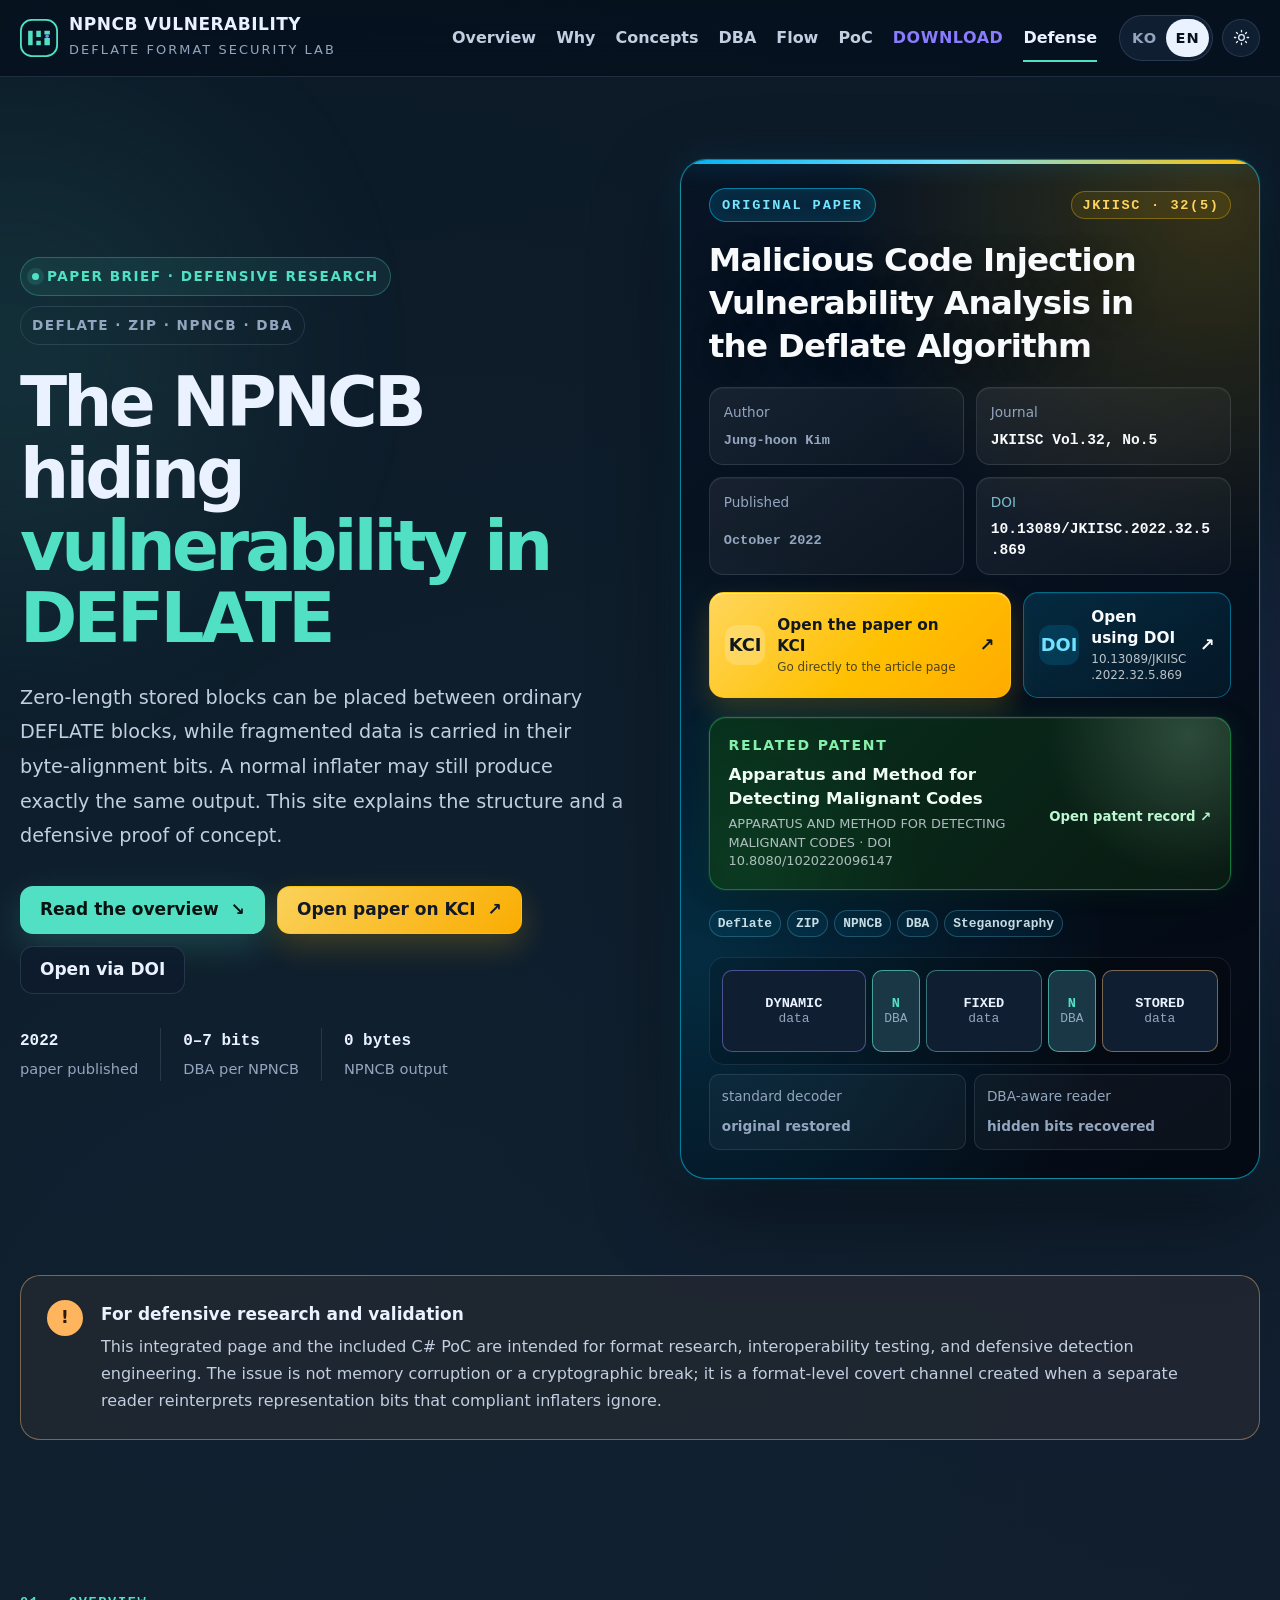
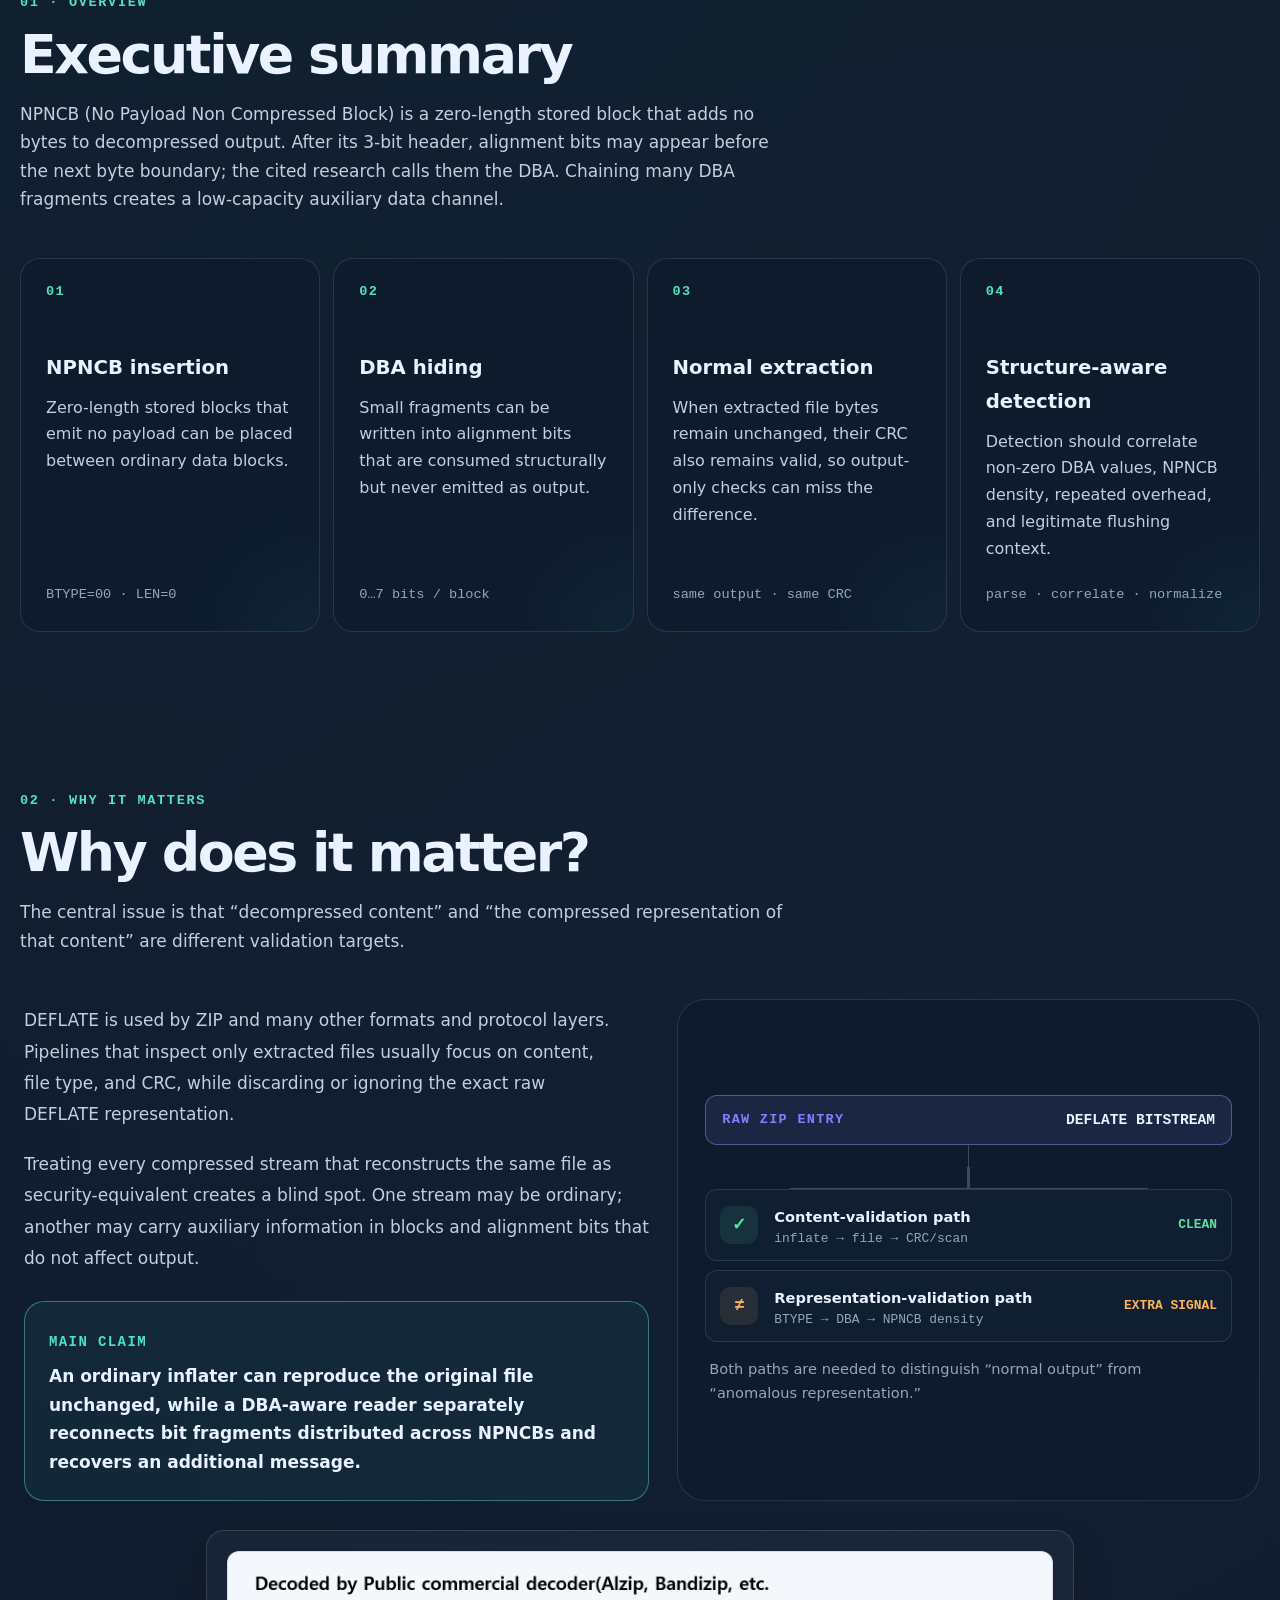
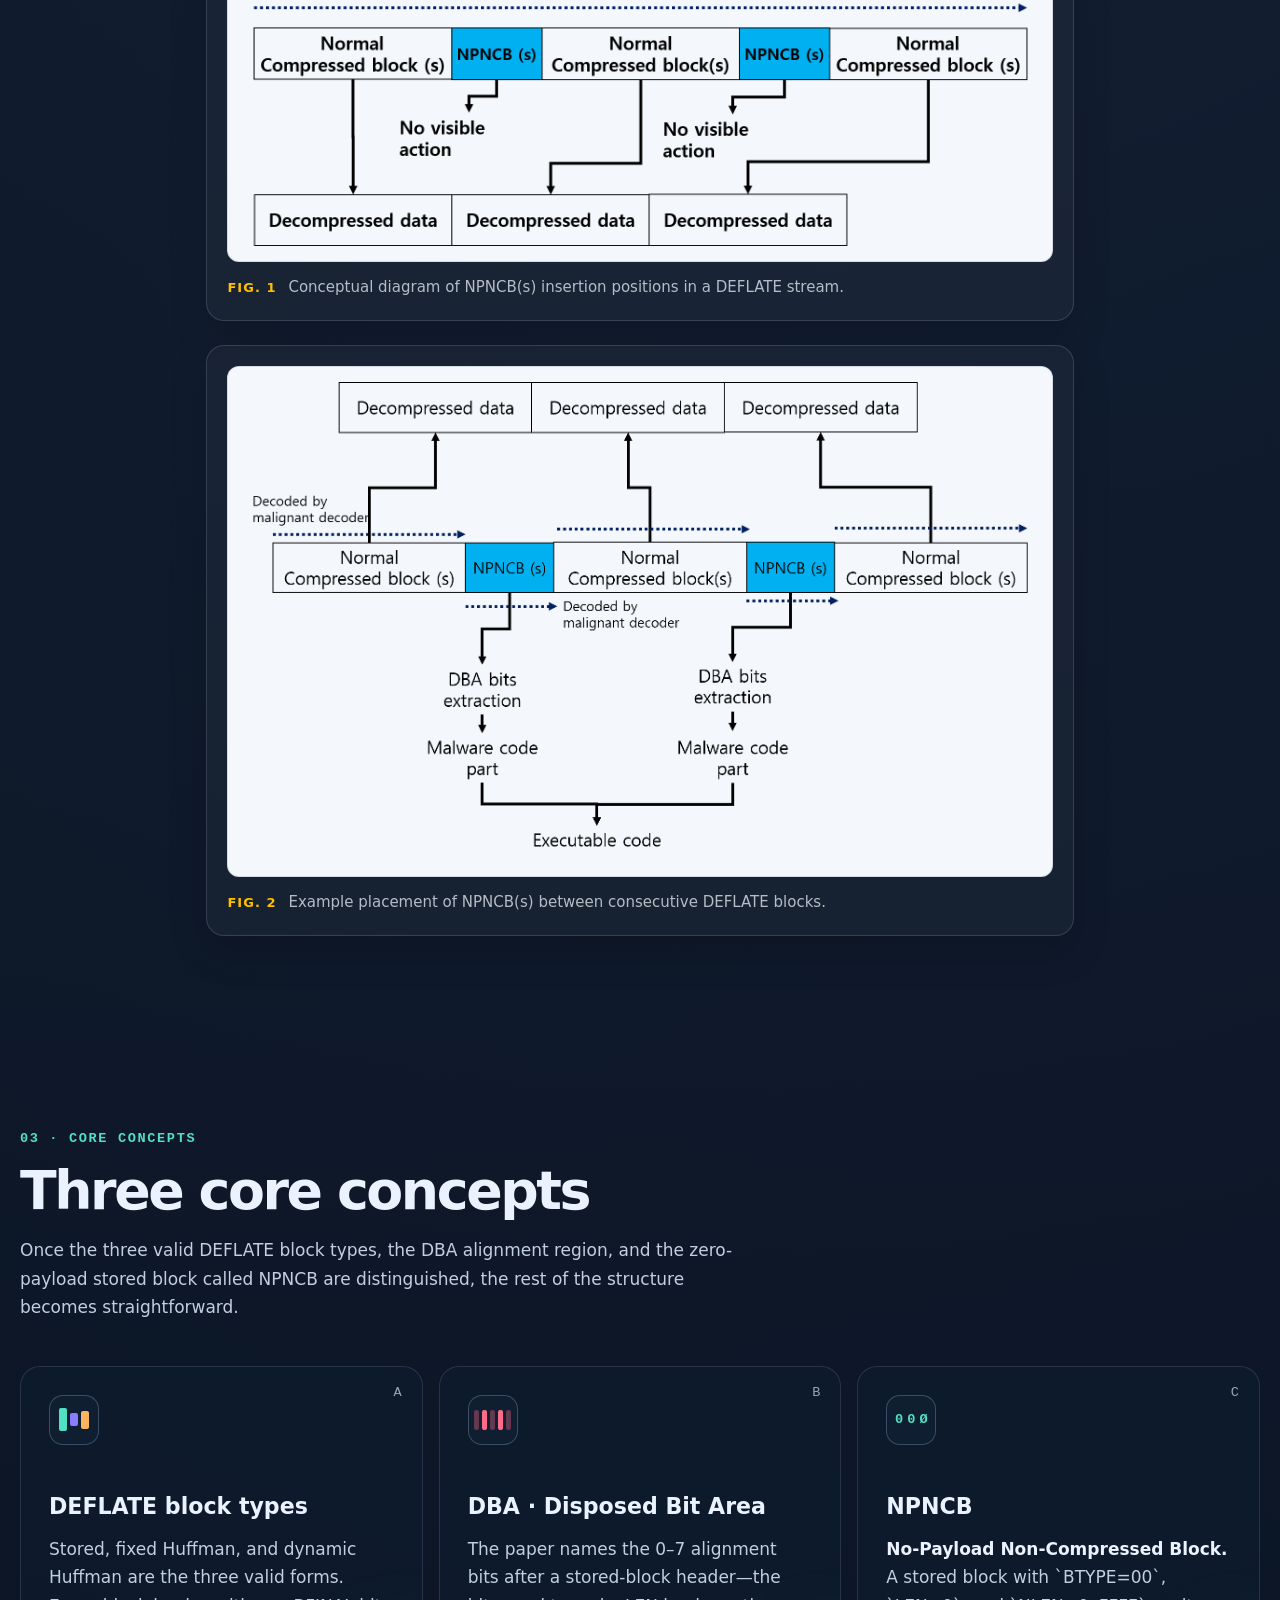
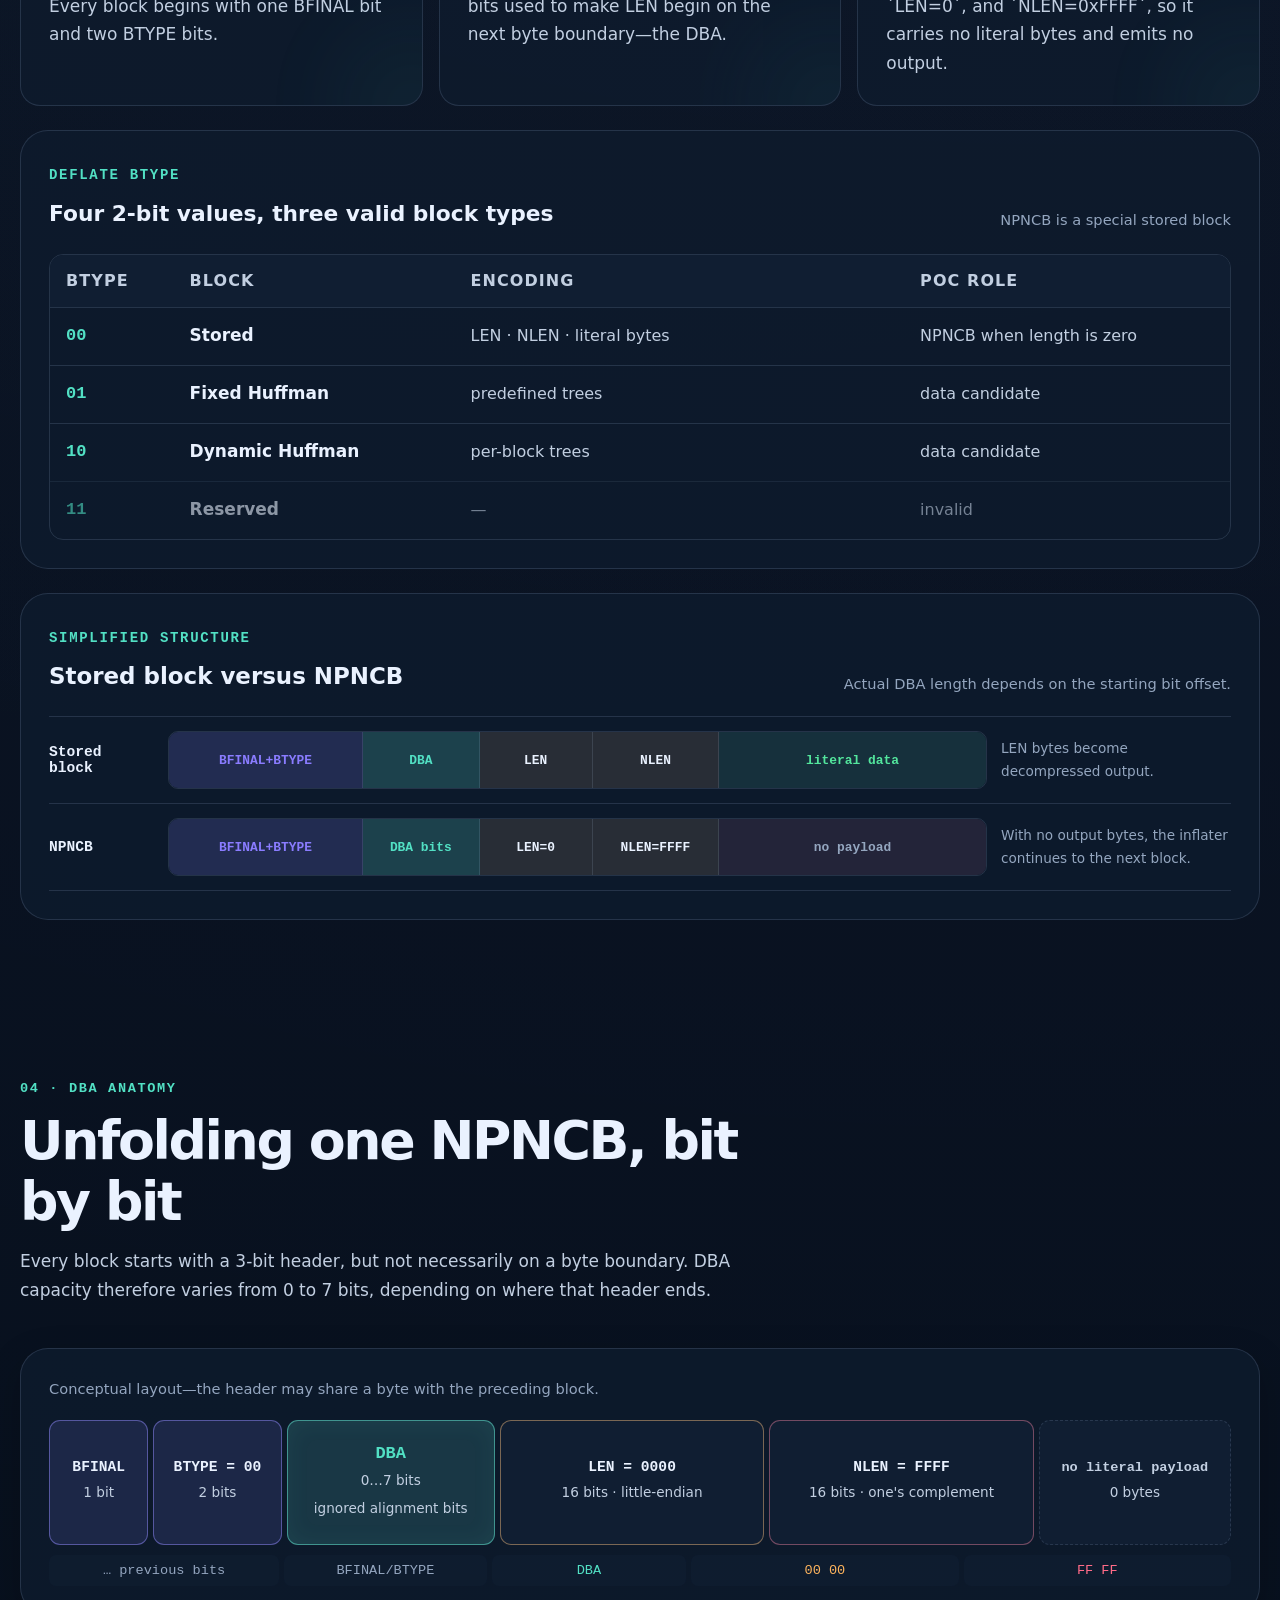
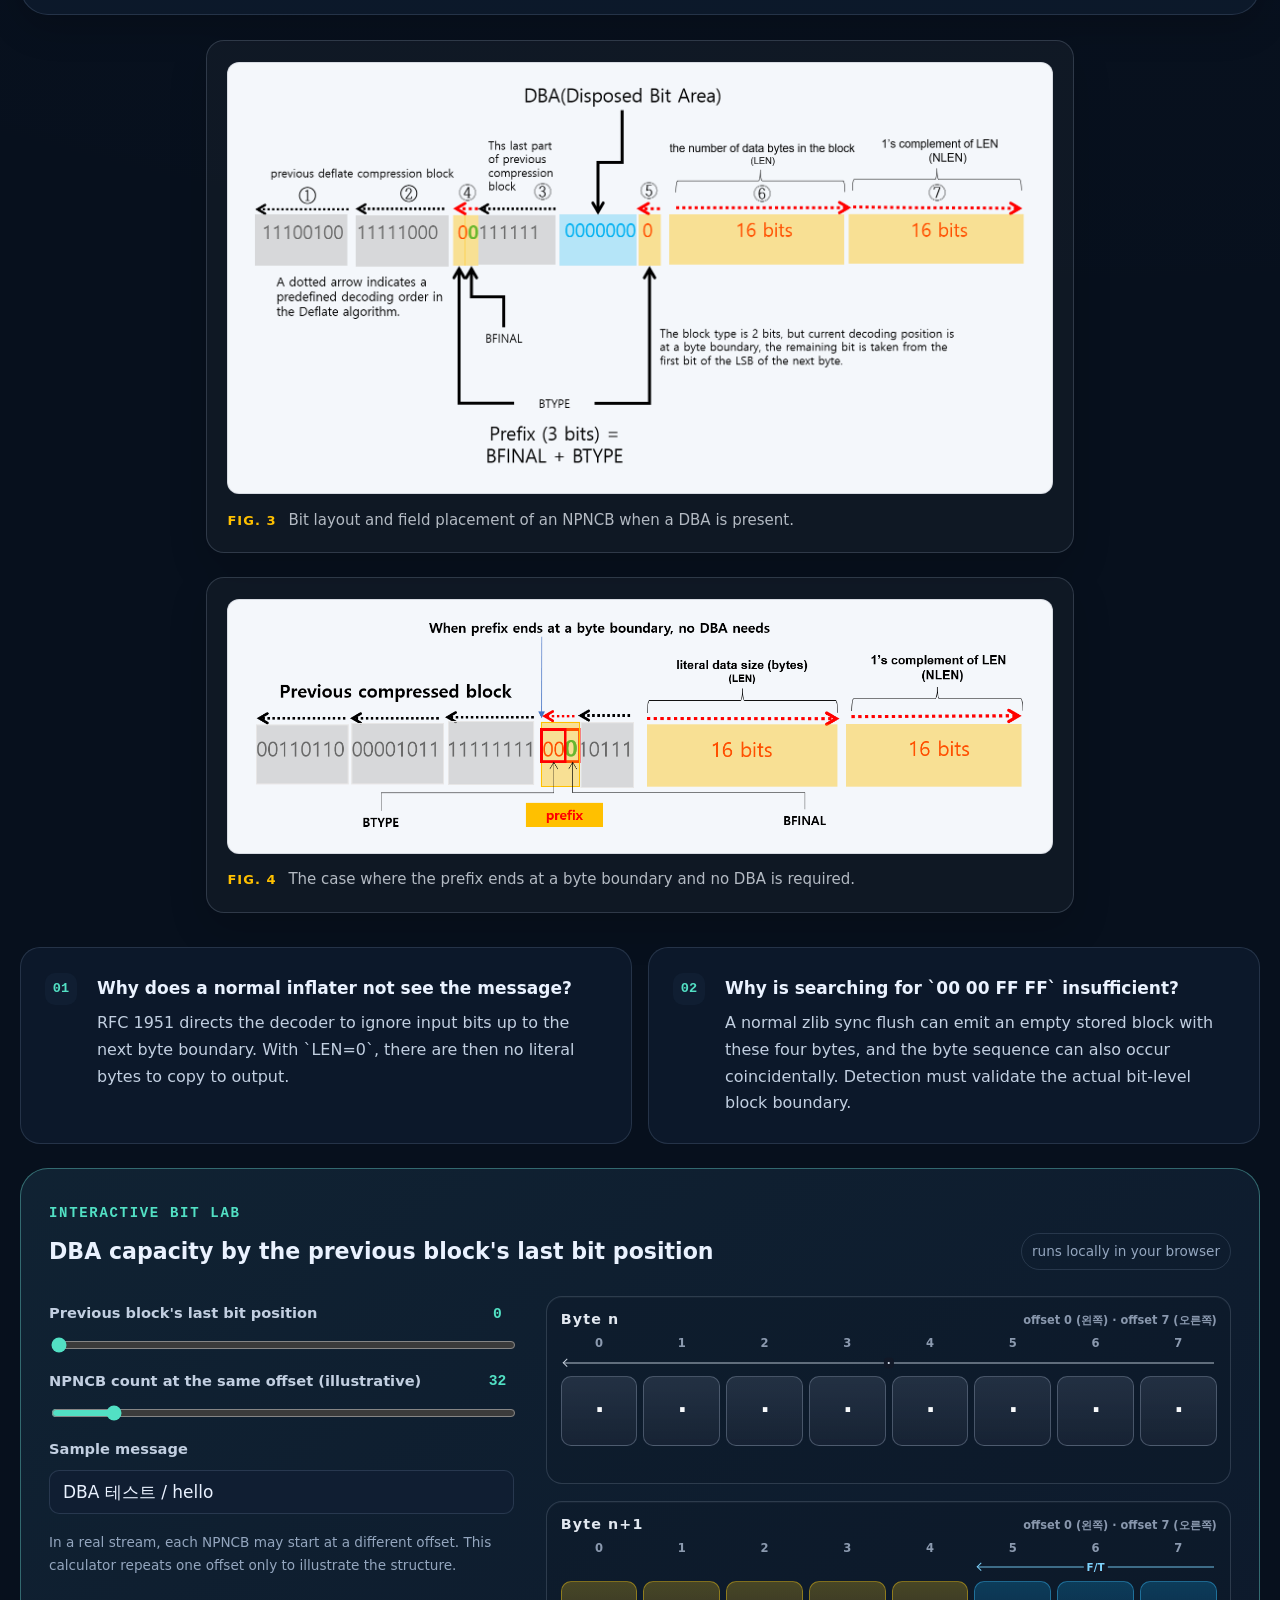
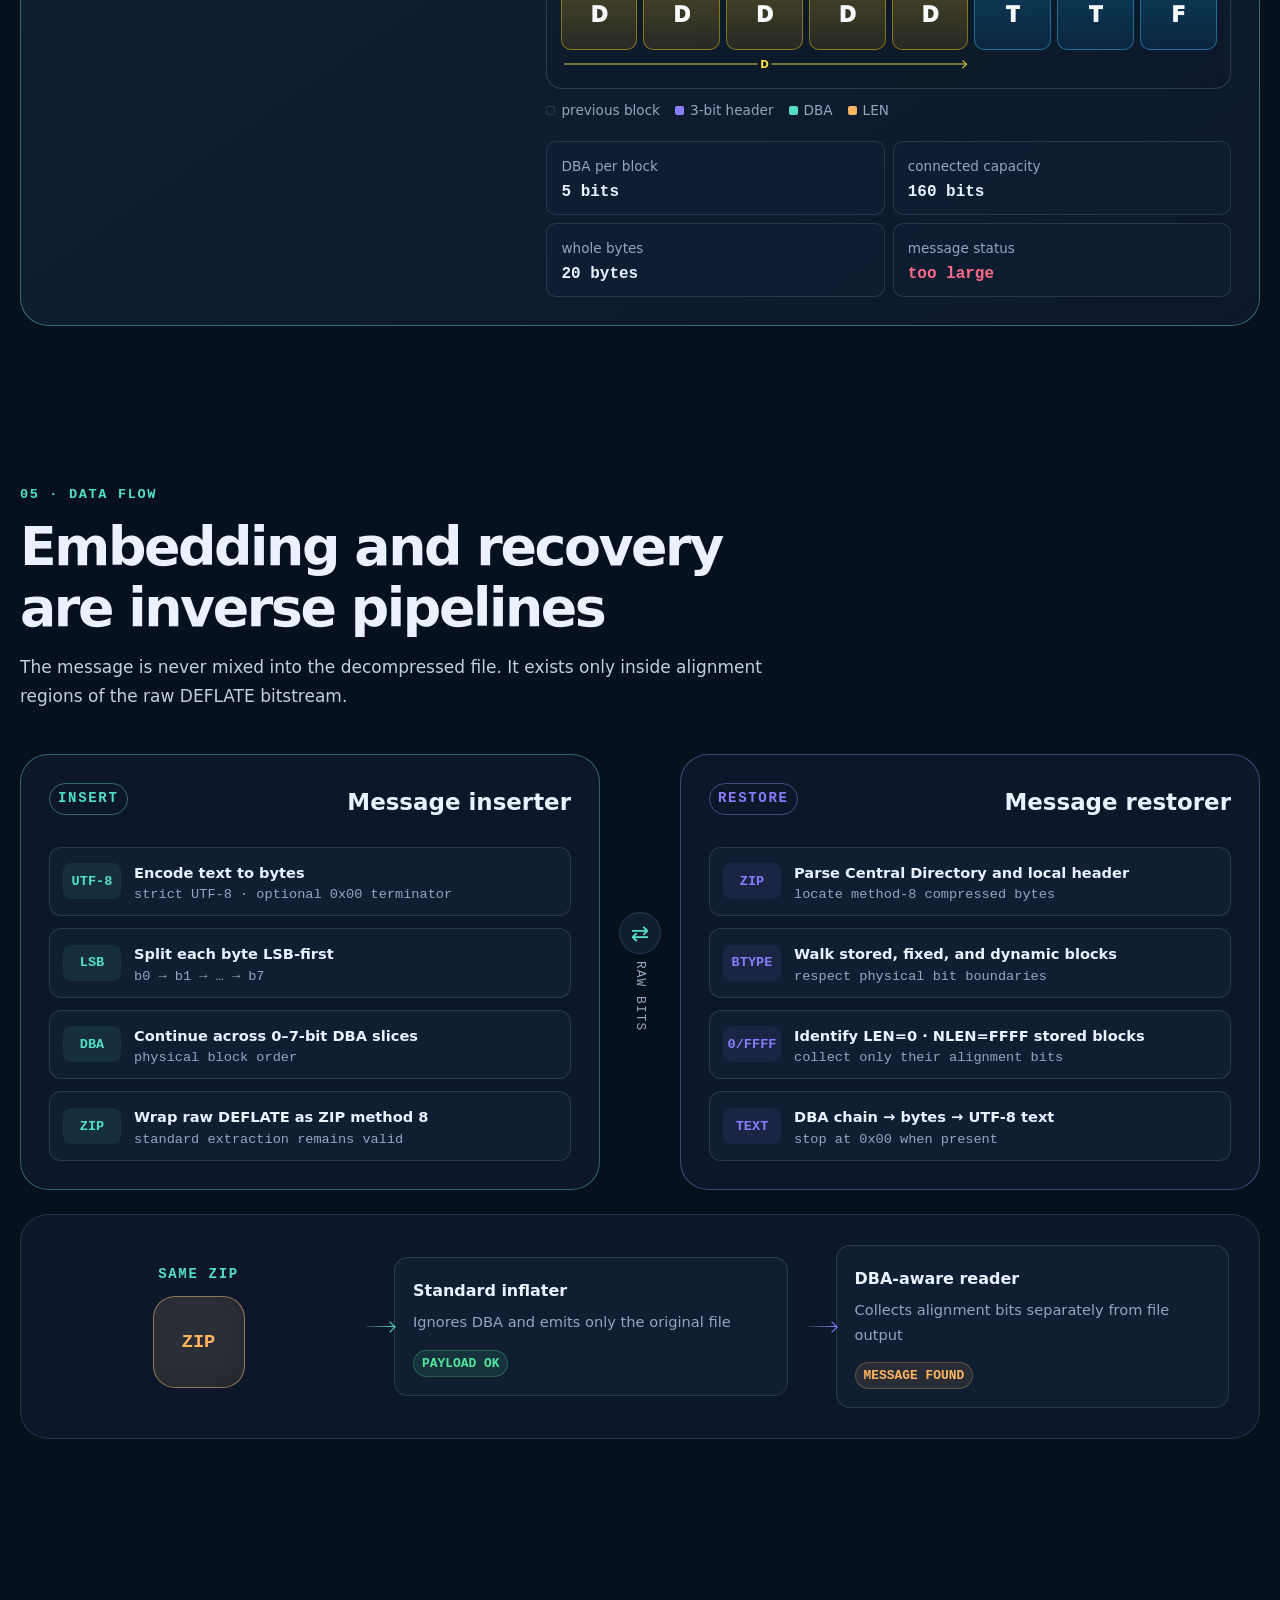
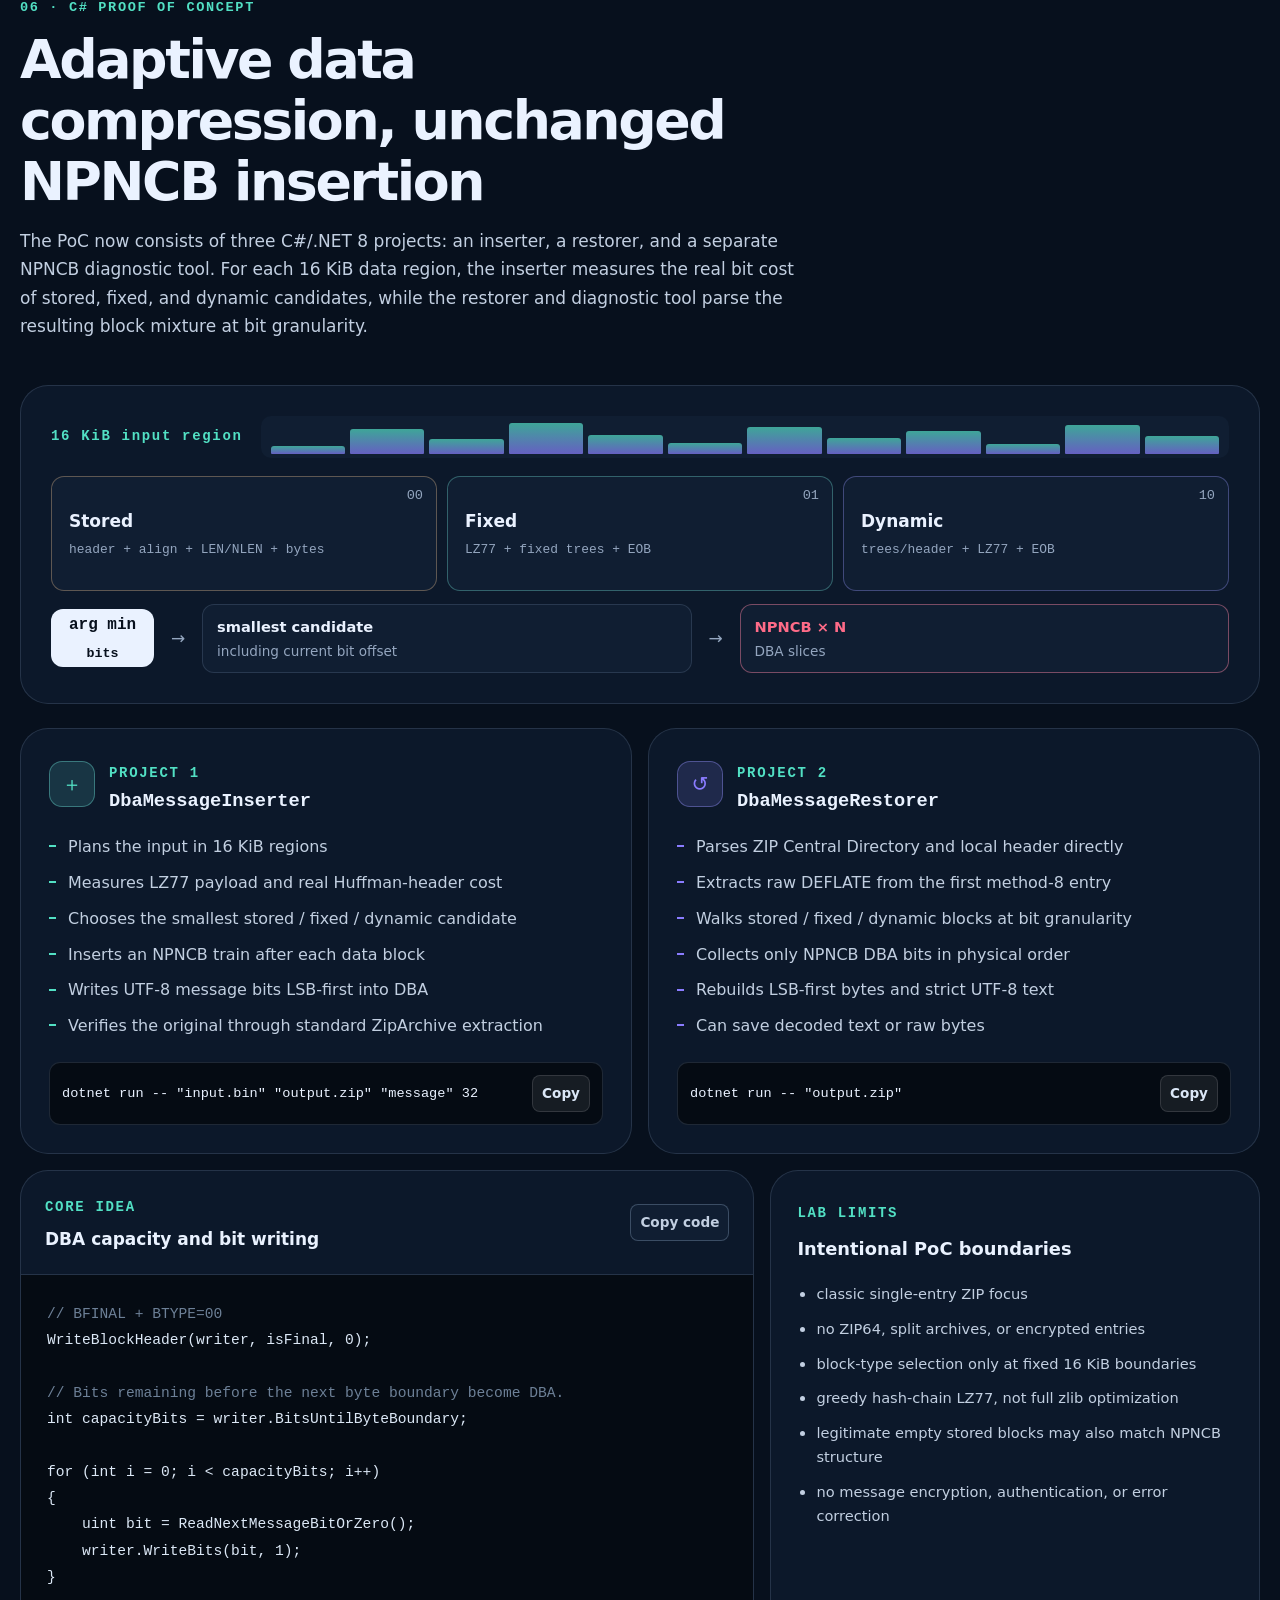
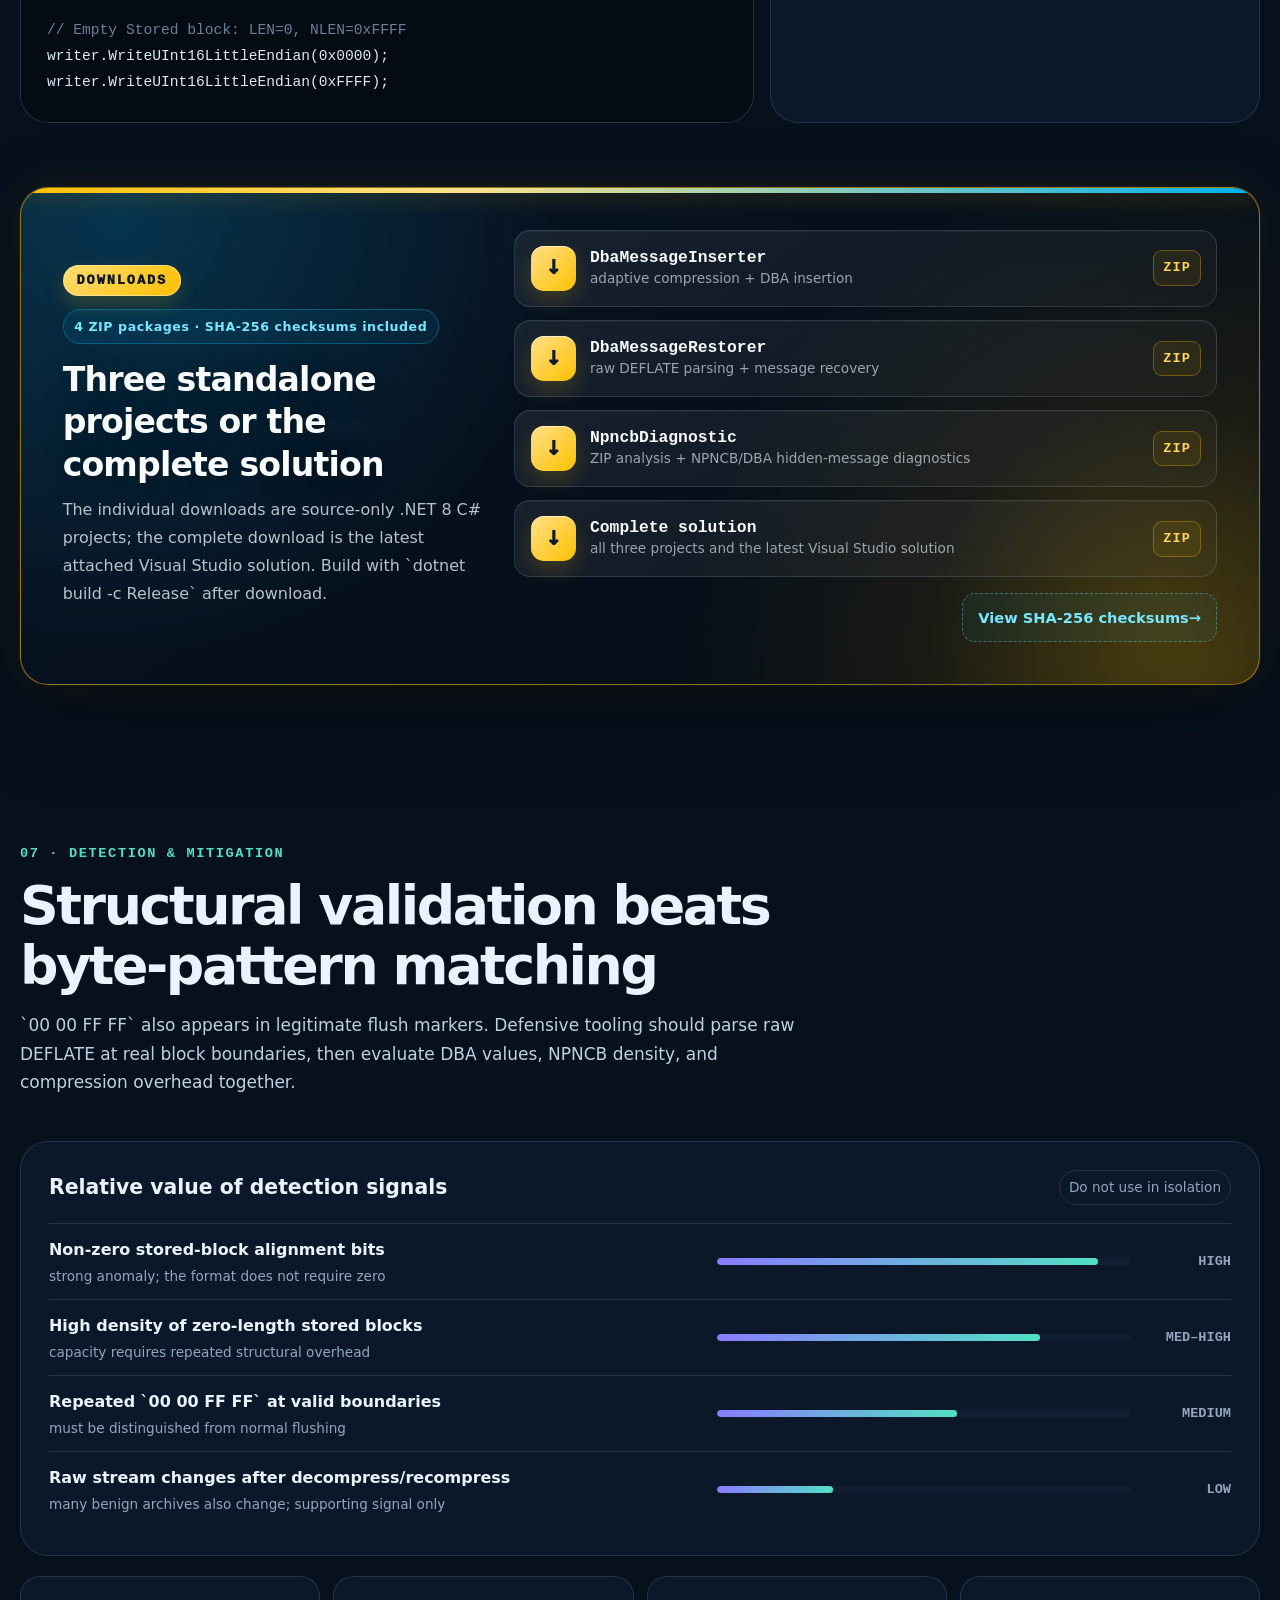
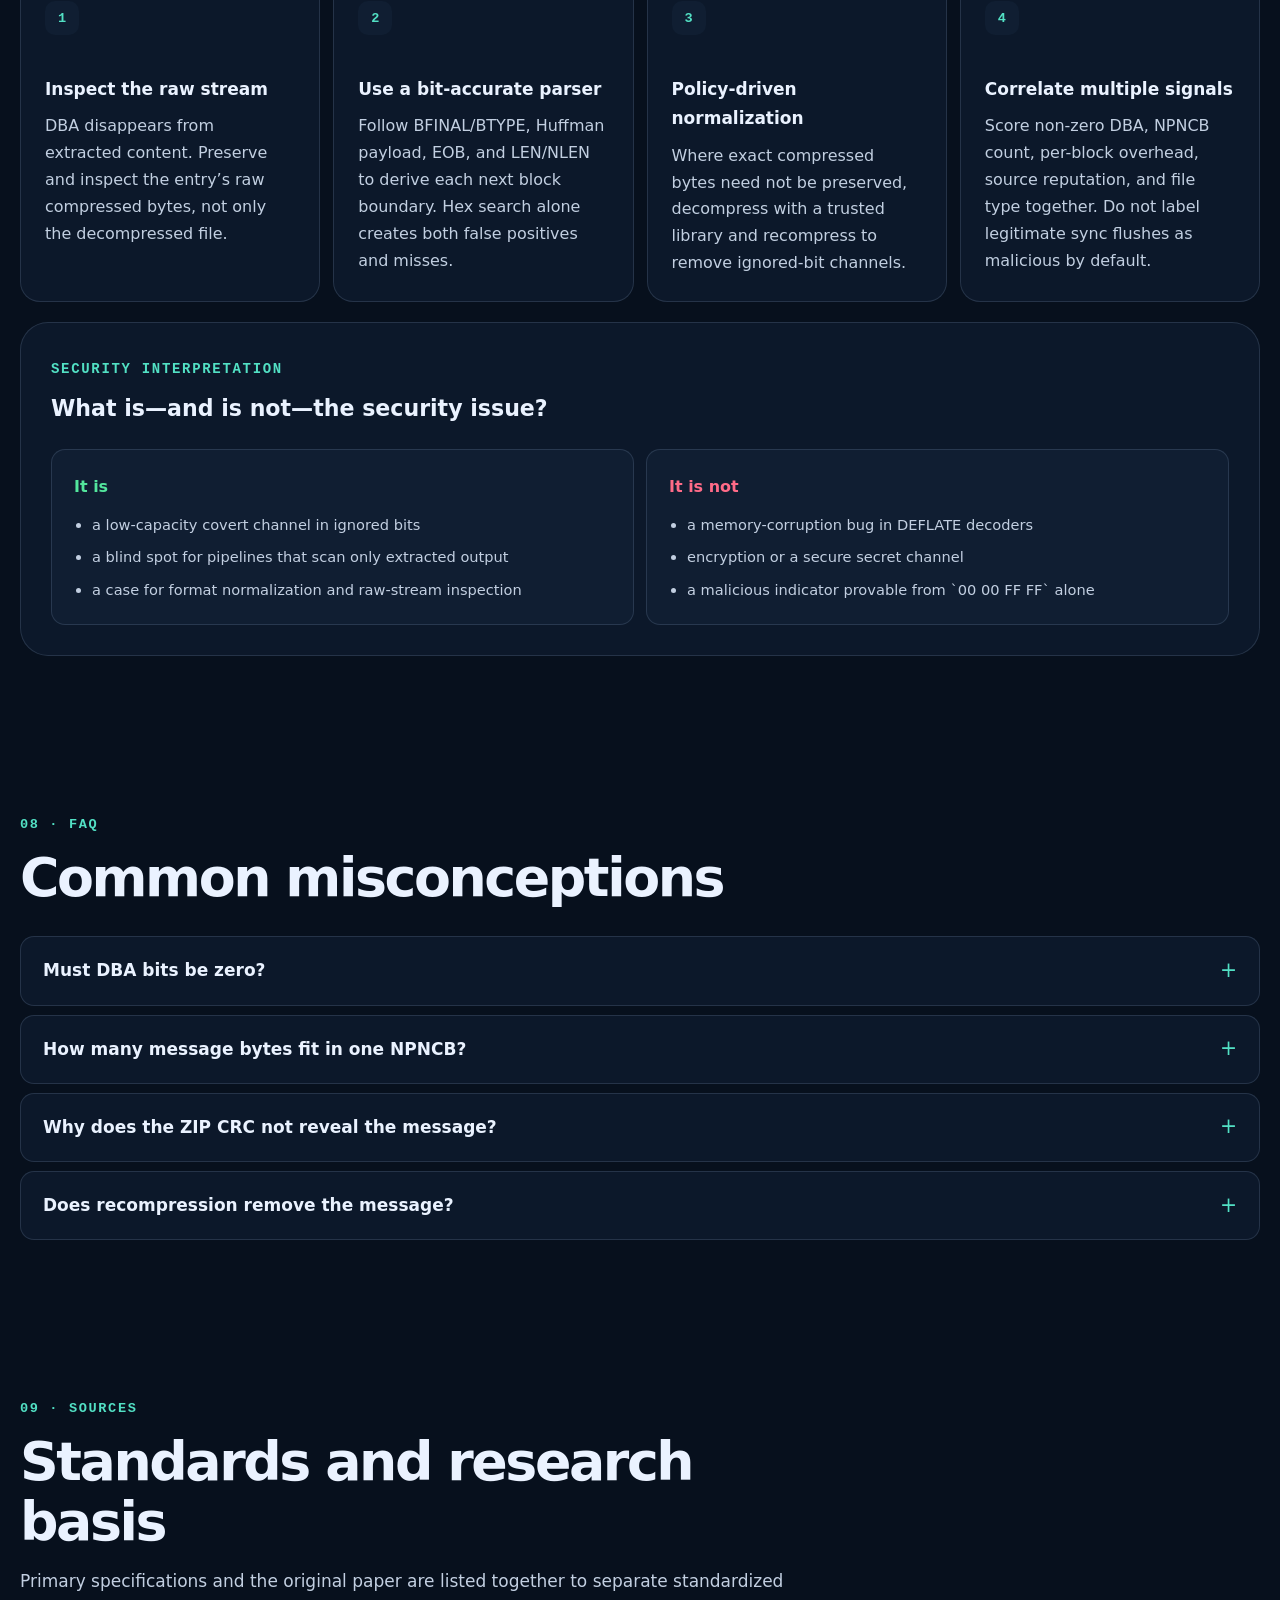
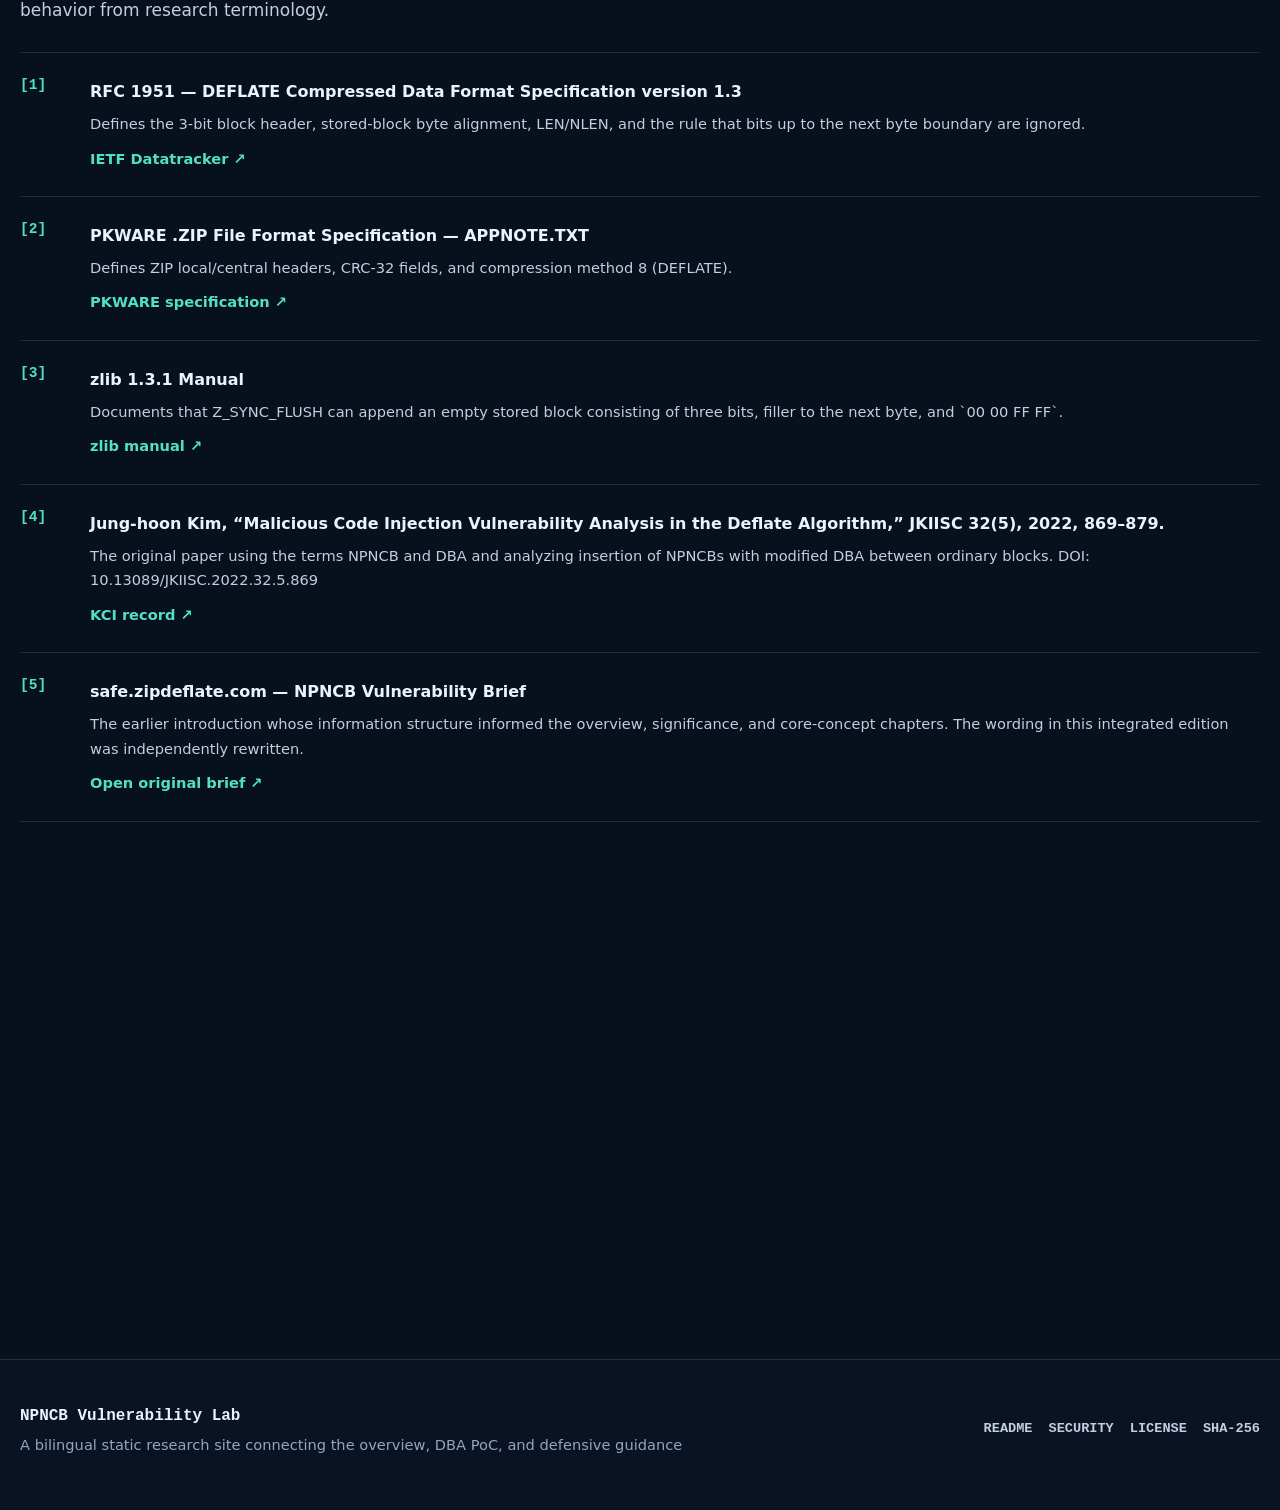
==== commit 36dcf7f6: "Update index.html" ====
--- a/index.html
+++ b/index.html
@@ -1781,7 +1781,20 @@
          */
         const buildLayout = (previousLastOffset) => {
           const bytes = makeBytes();
-          setCell(bytes, 0, previousLastOffset, '·', 'previous', 'previous block last bit');
+
+          /*
+           * The selected offset is the previous block's LAST bit.
+           * Because this diagram places offset 0 on the left and offset 7 on the right,
+           * every cell from the selected offset through offset 7 still belongs to the
+           * previous block. Fill that entire continuous region with dots so its single
+           * right-to-left flow arrow spans the complete previous-block area.
+           */
+          for (let previousOffset = previousLastOffset; previousOffset <= 7; previousOffset += 1) {
+            const description = previousOffset === previousLastOffset
+              ? 'previous block last bit'
+              : 'previous block bit';
+            setCell(bytes, 0, previousOffset, '·', 'previous', description);
+          }
 
           let byteIndex = 0;
           let offset = previousLastOffset - 1;
@@ -1861,7 +1874,9 @@
             const single = segment.start === segment.end ? ' single' : '';
             el.className = `npncb-flow-segment ${segment.direction} ${segment.kind}${single}`;
             el.style.gridColumn = `${segment.start + 1} / ${segment.end + 2}`;
-            el.title = segment.title;
+            el.title = segment.kind === 'previous'
+              ? `직전 블록 영역: offset ${segment.end} → ${segment.start}`
+              : segment.title;
 
             const label = document.createElement('span');
             label.className = 'npncb-flow-label';
@@ -1875,7 +1890,12 @@
 
         const cellDescription = (byteName, offset, cell) => {
           if (cell.kind === 'empty') return `${byteName}, offset ${offset}: 표시 없음`;
-          if (cell.kind === 'previous') return `${byteName}, offset ${offset}: 직전 블록 마지막 비트 ·`;
+          if (cell.kind === 'previous') {
+            const role = cell.description === 'previous block last bit'
+              ? '직전 블록 마지막 비트'
+              : '직전 블록 영역';
+            return `${byteName}, offset ${offset}: ${role} ·`;
+          }
           if (cell.kind === 'header') return `${byteName}, offset ${offset}: ${cell.symbol} (${cell.description})`;
           return `${byteName}, offset ${offset}: ${cell.symbol} (${cell.description})`;
         };
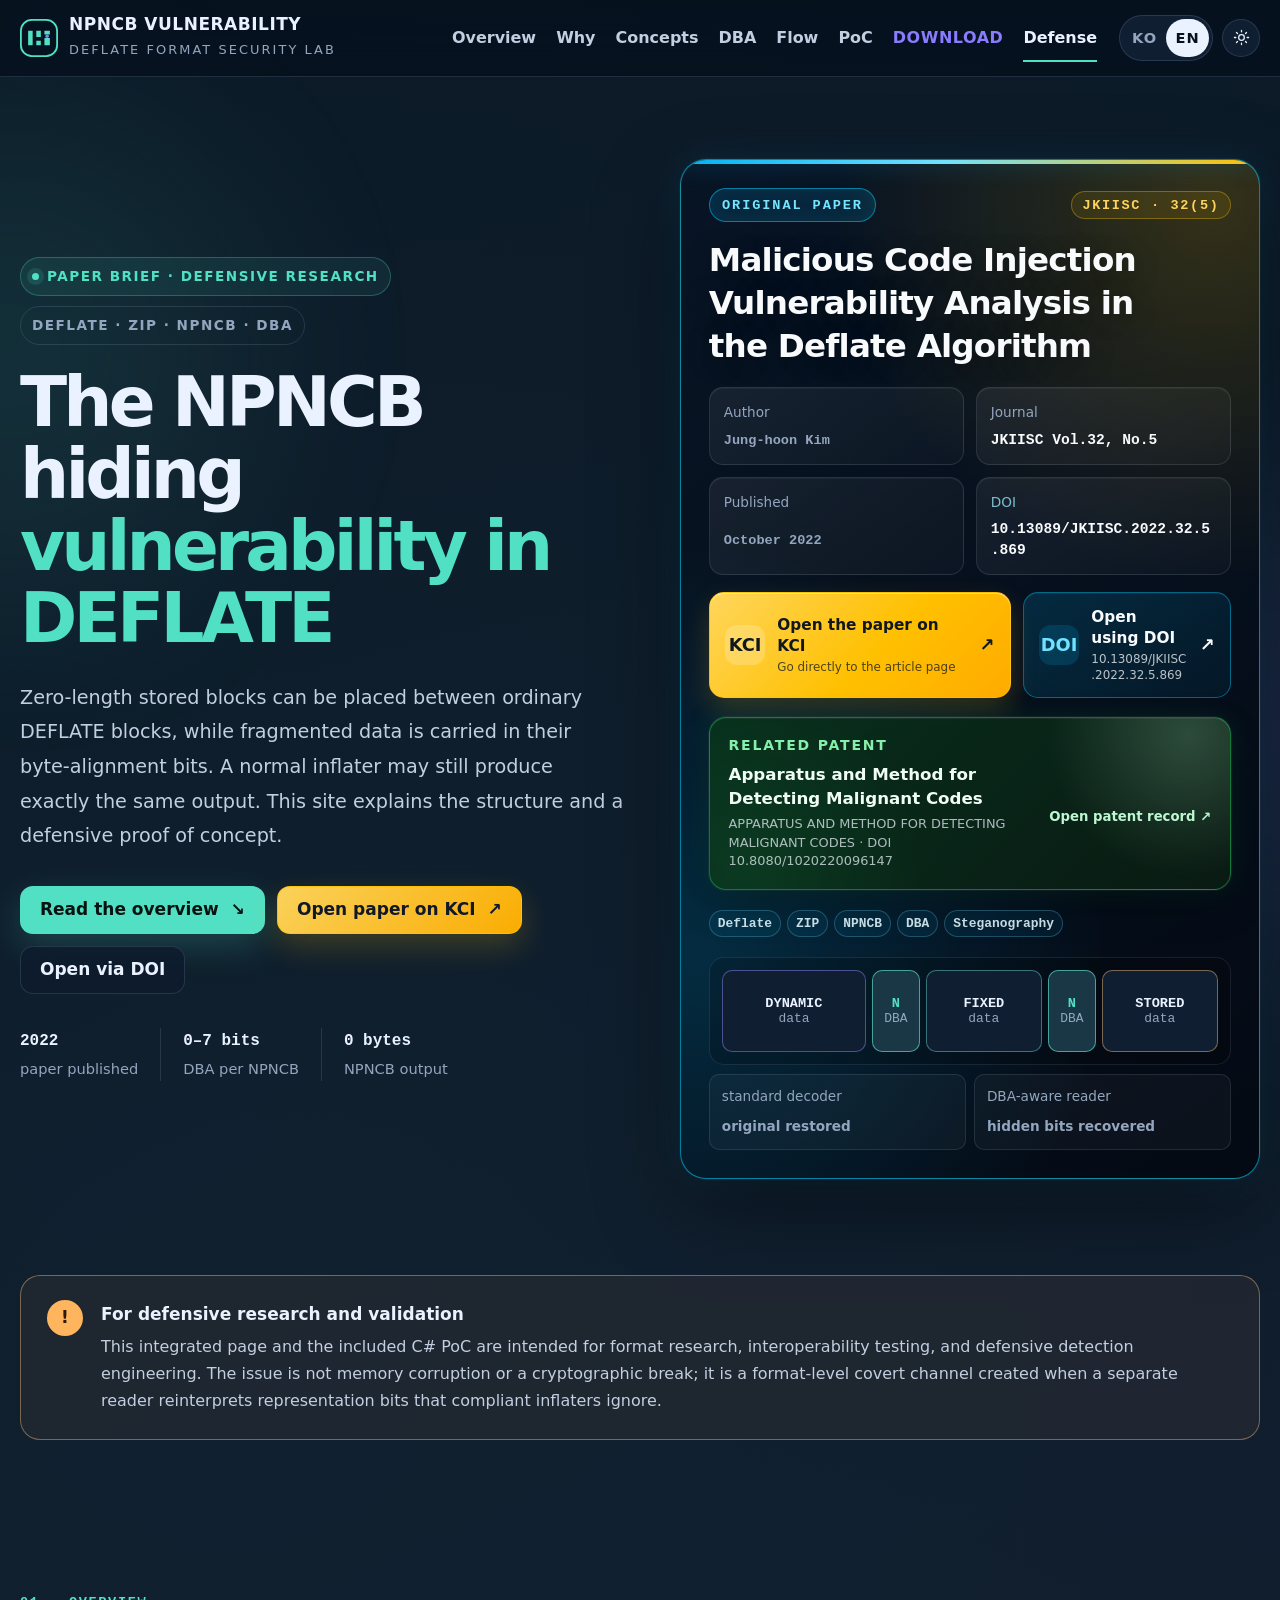
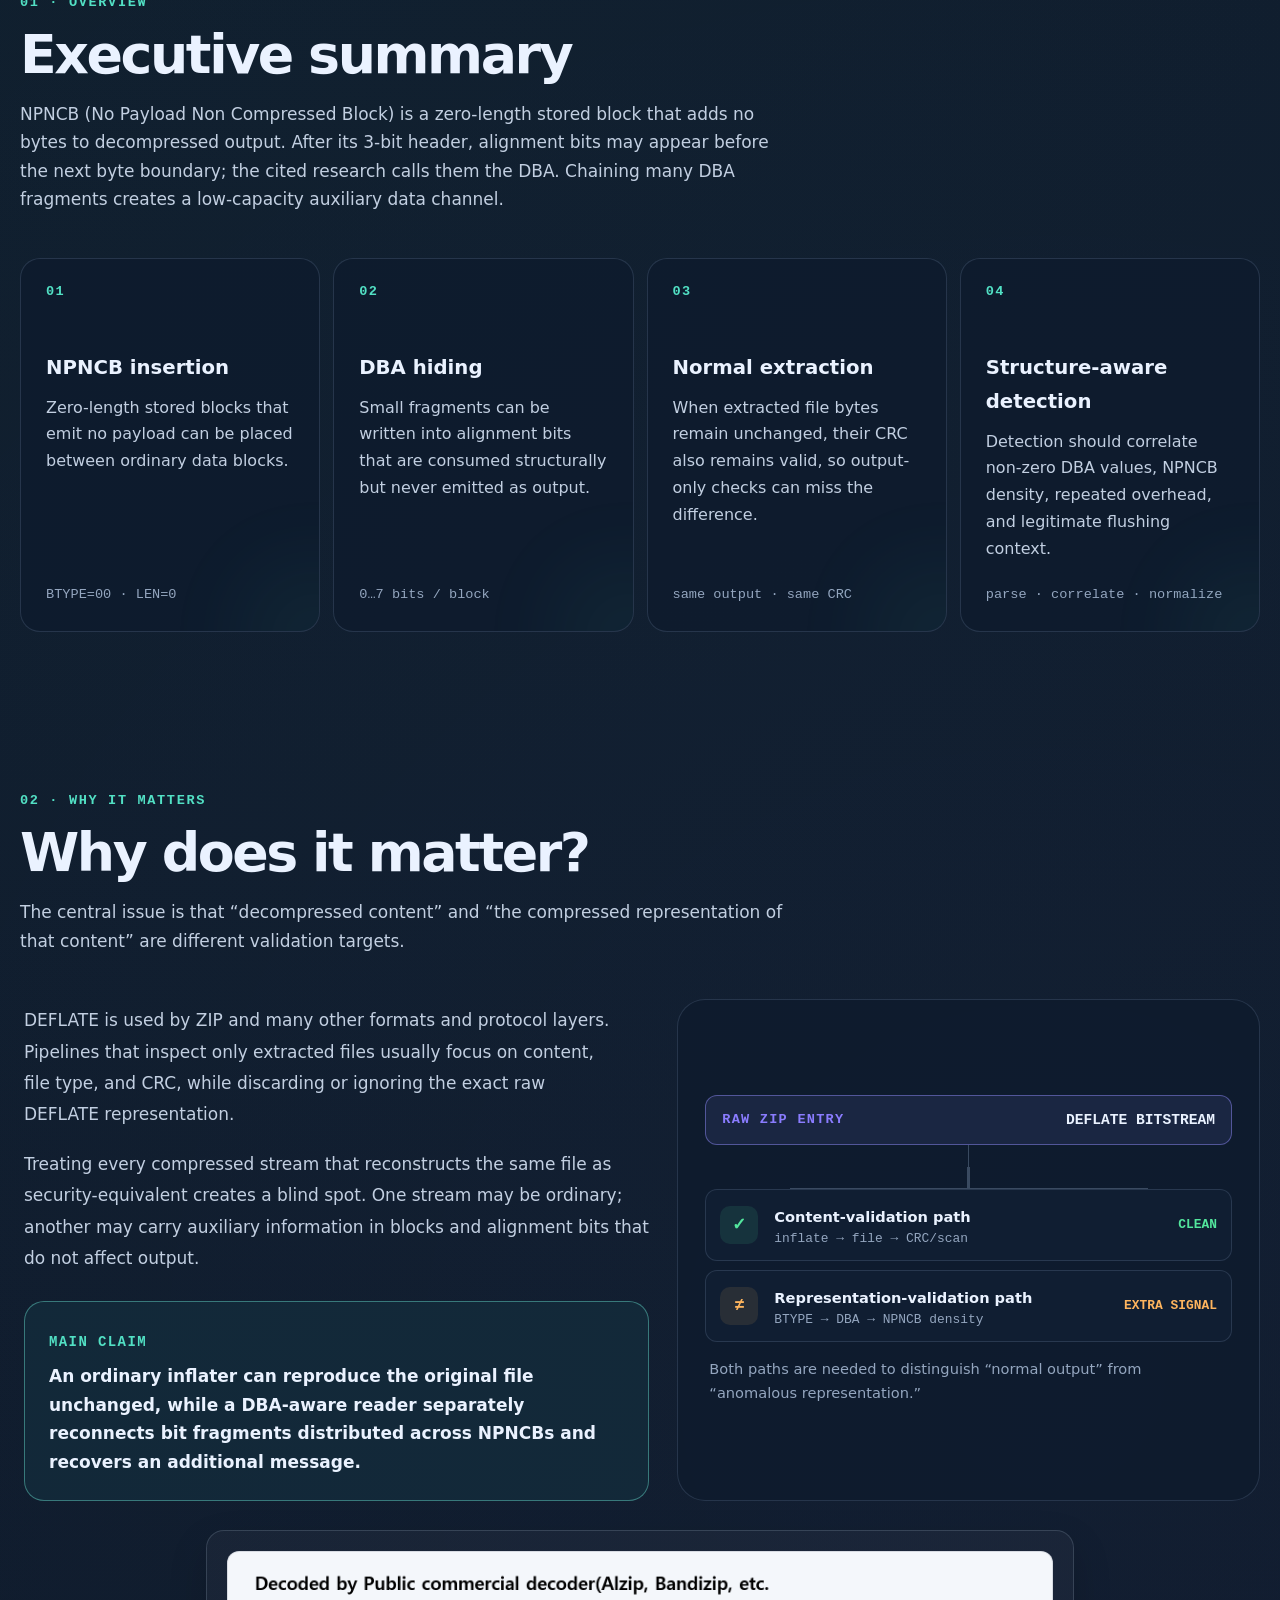
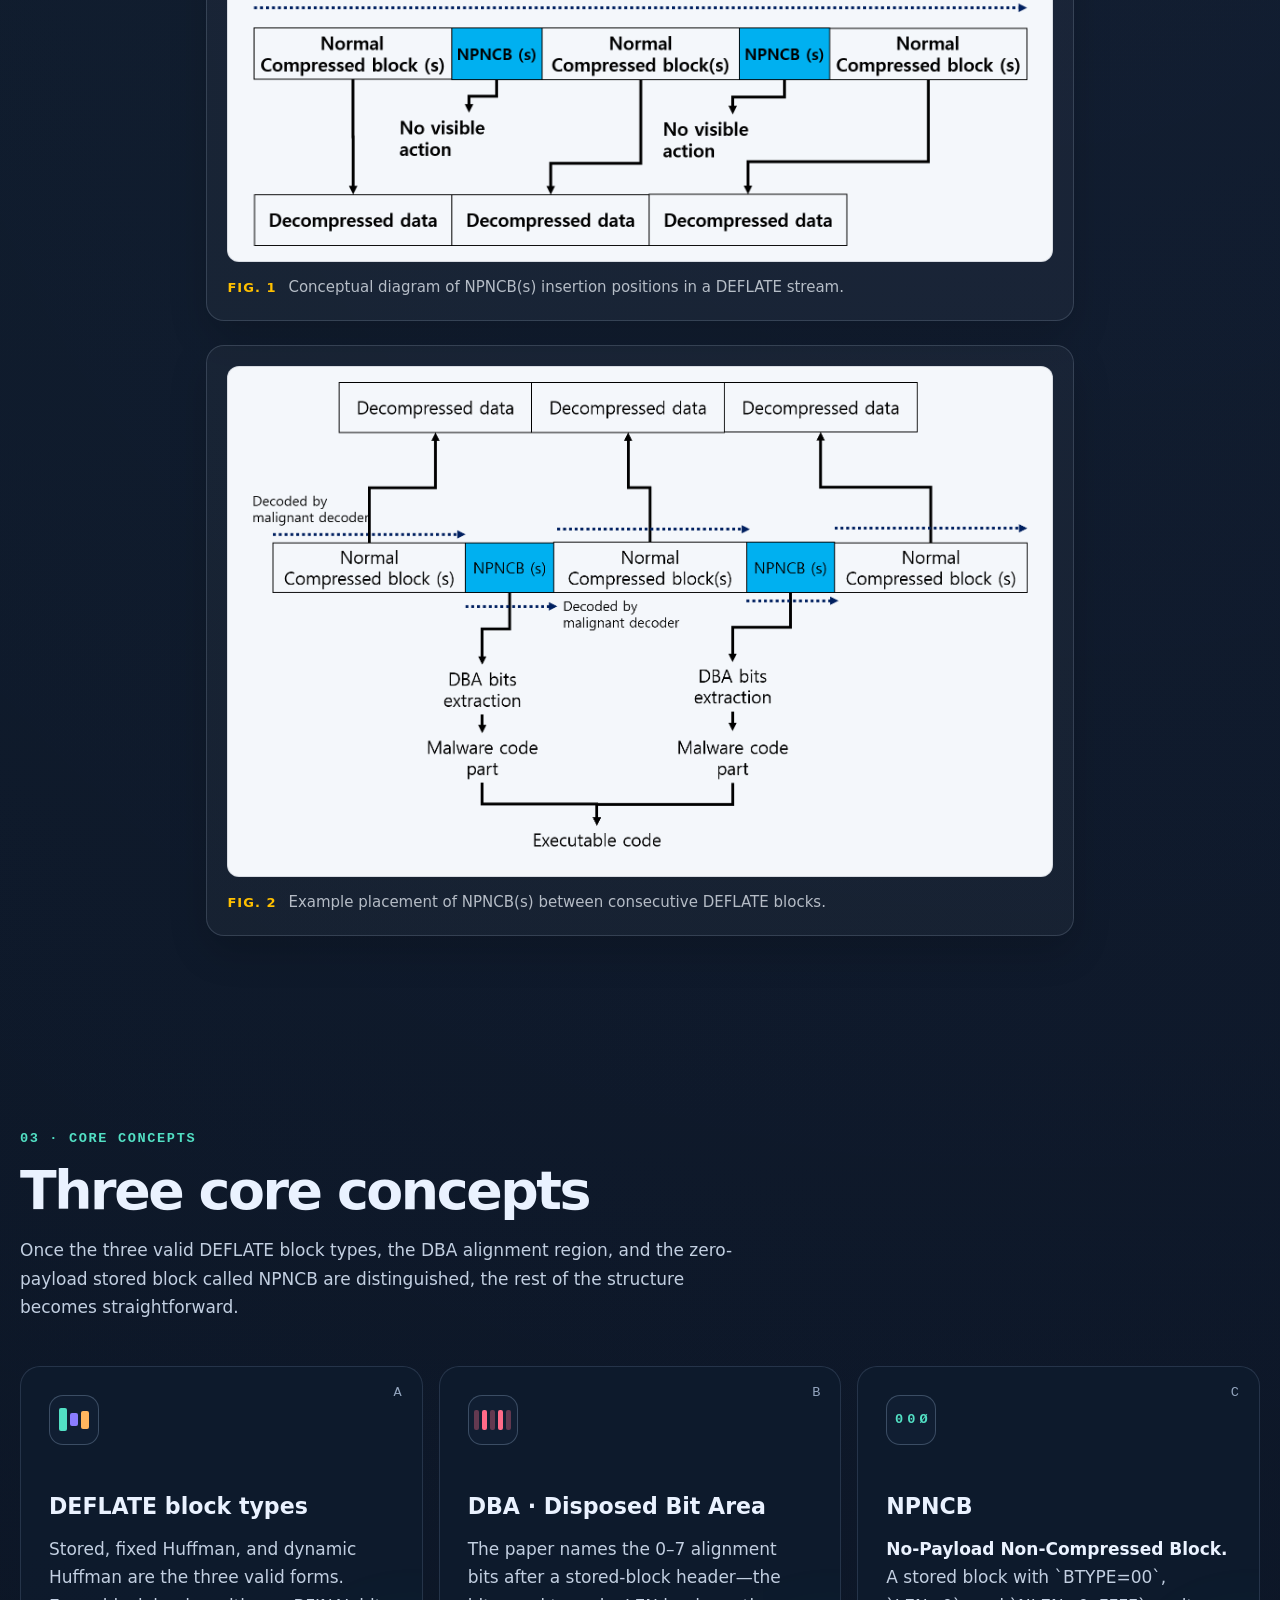
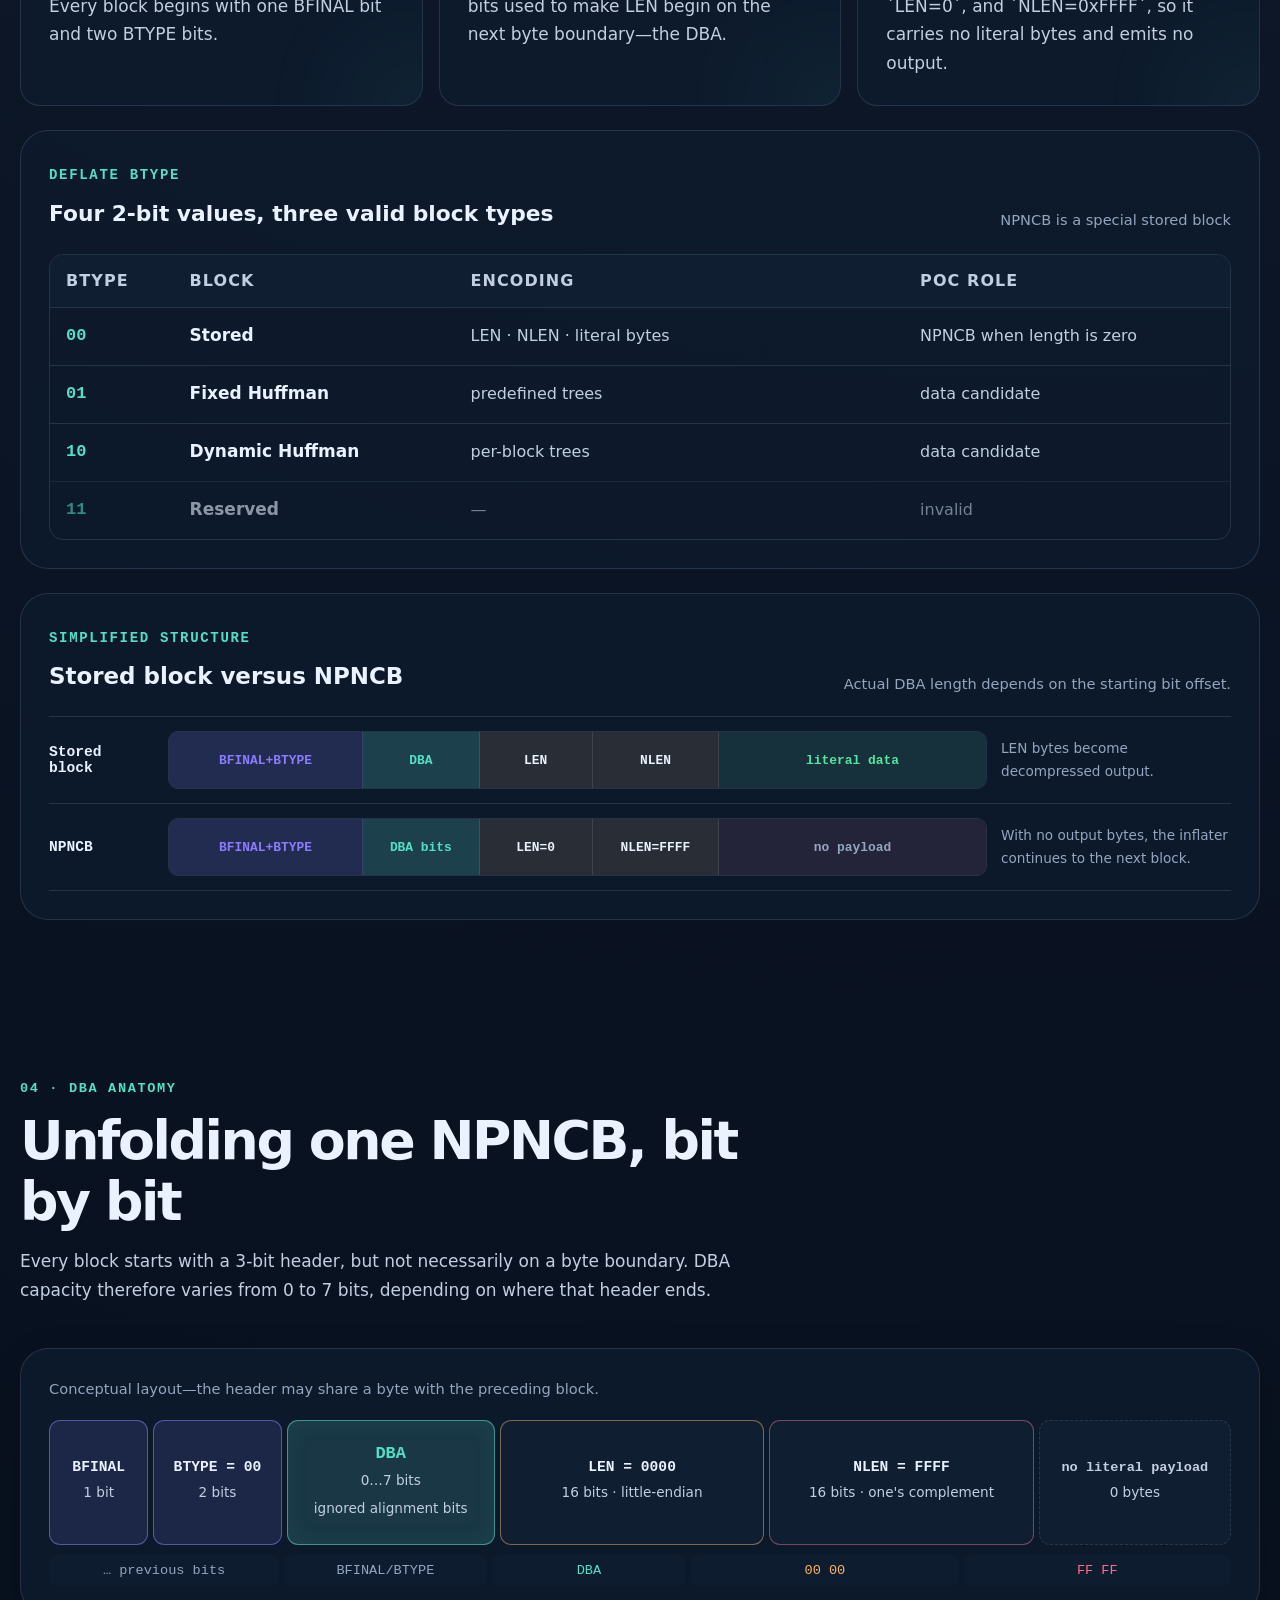
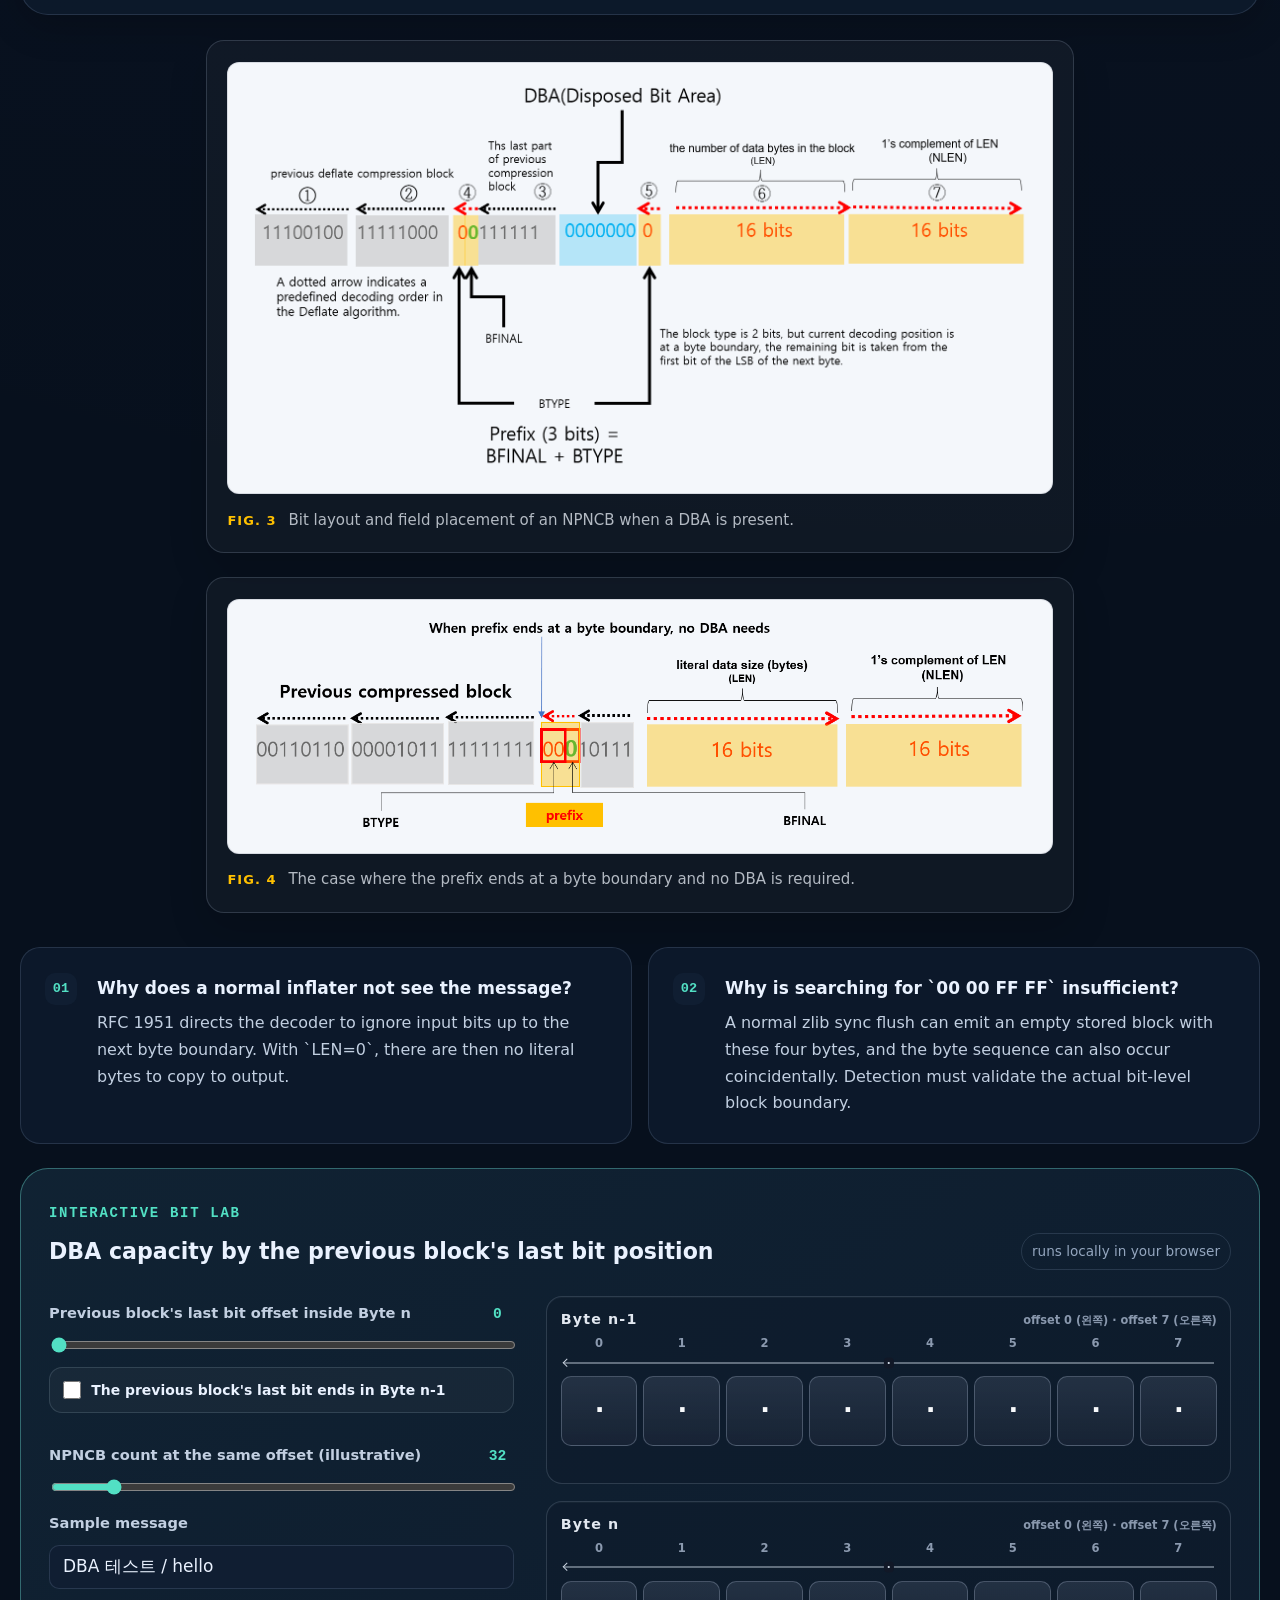
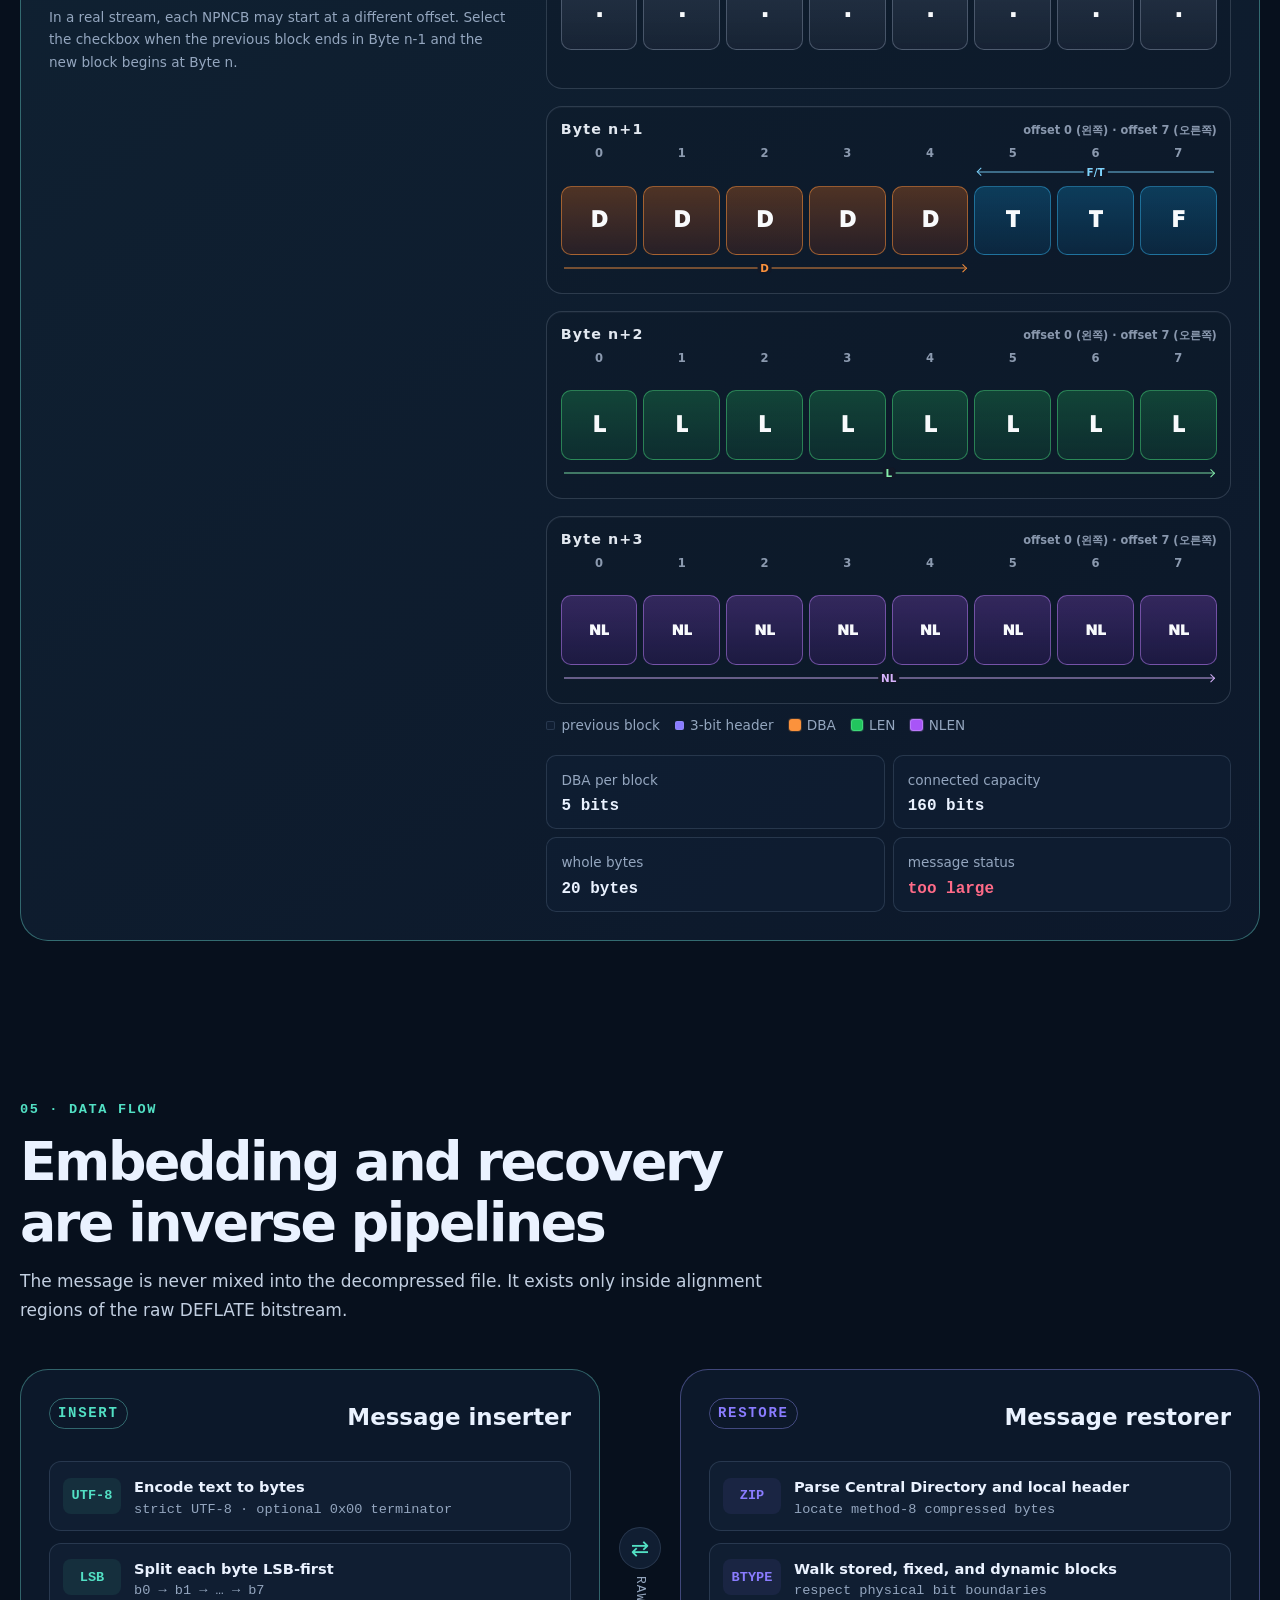
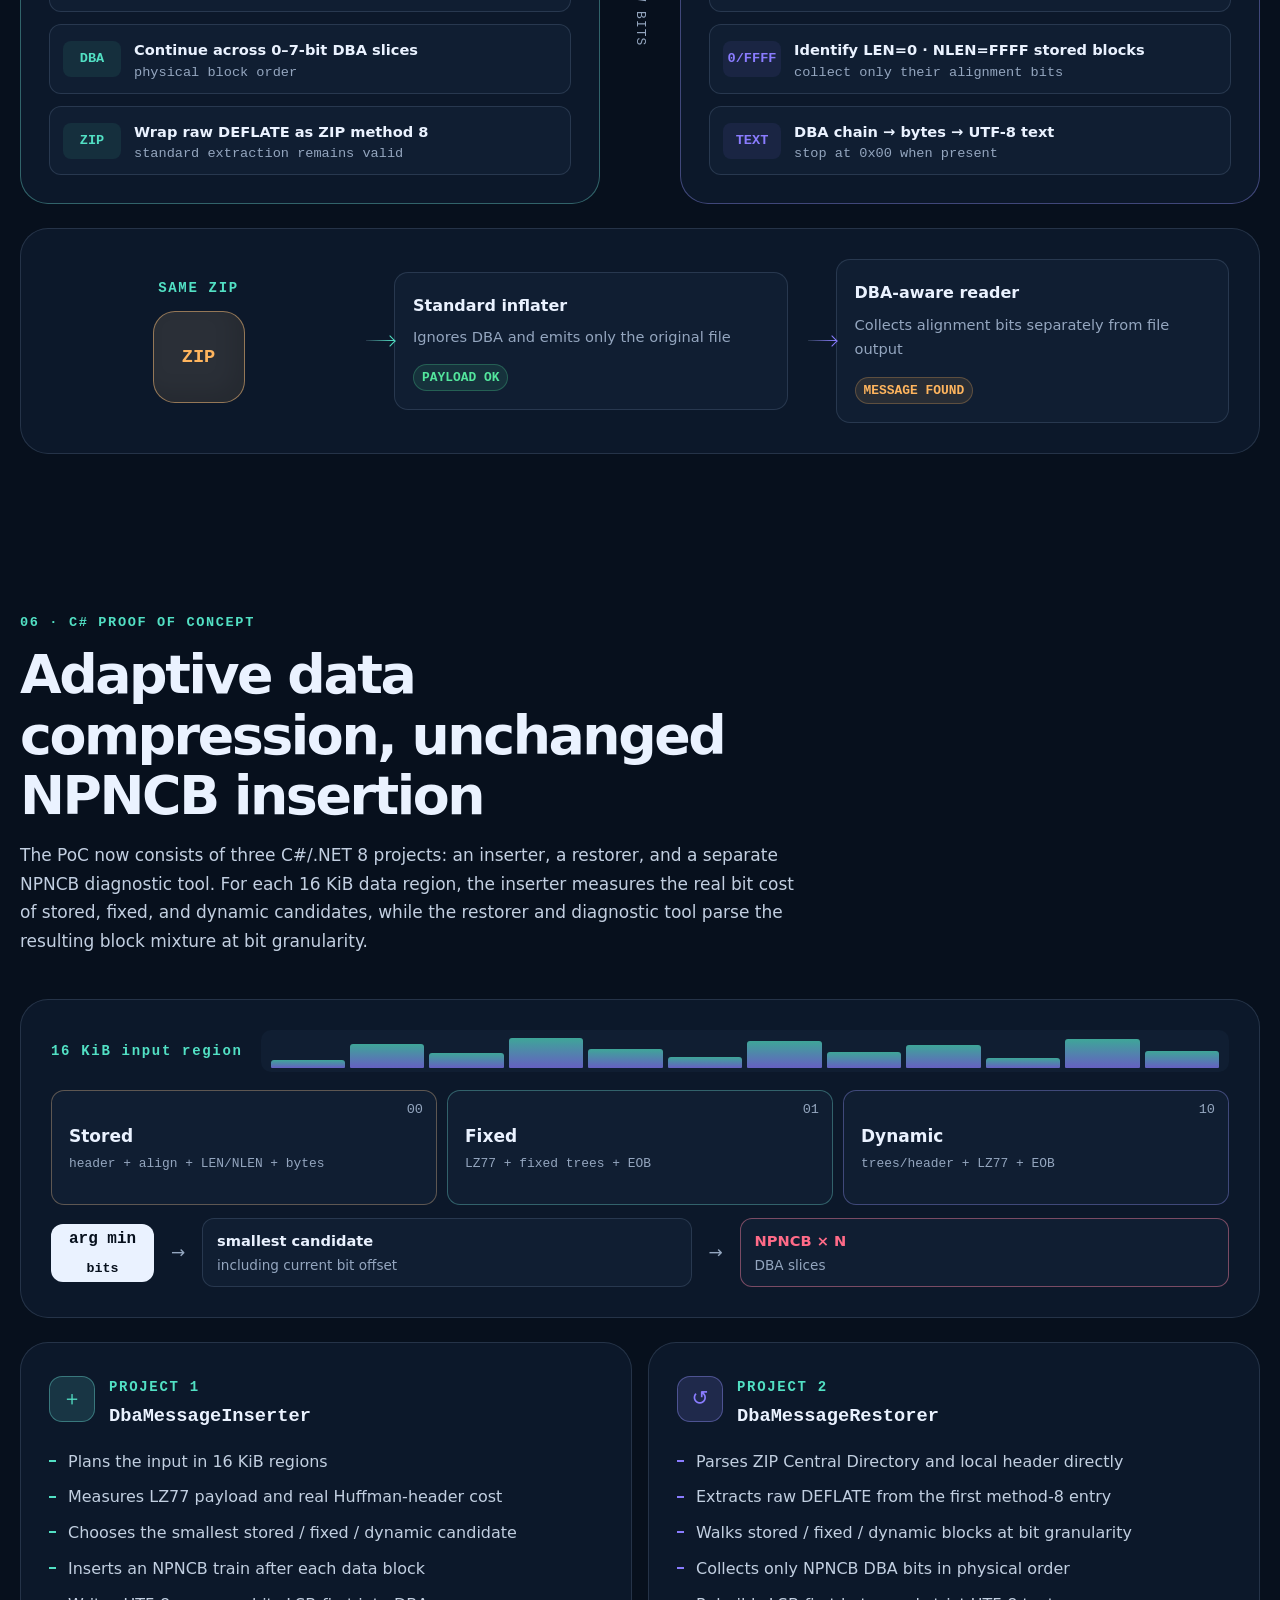
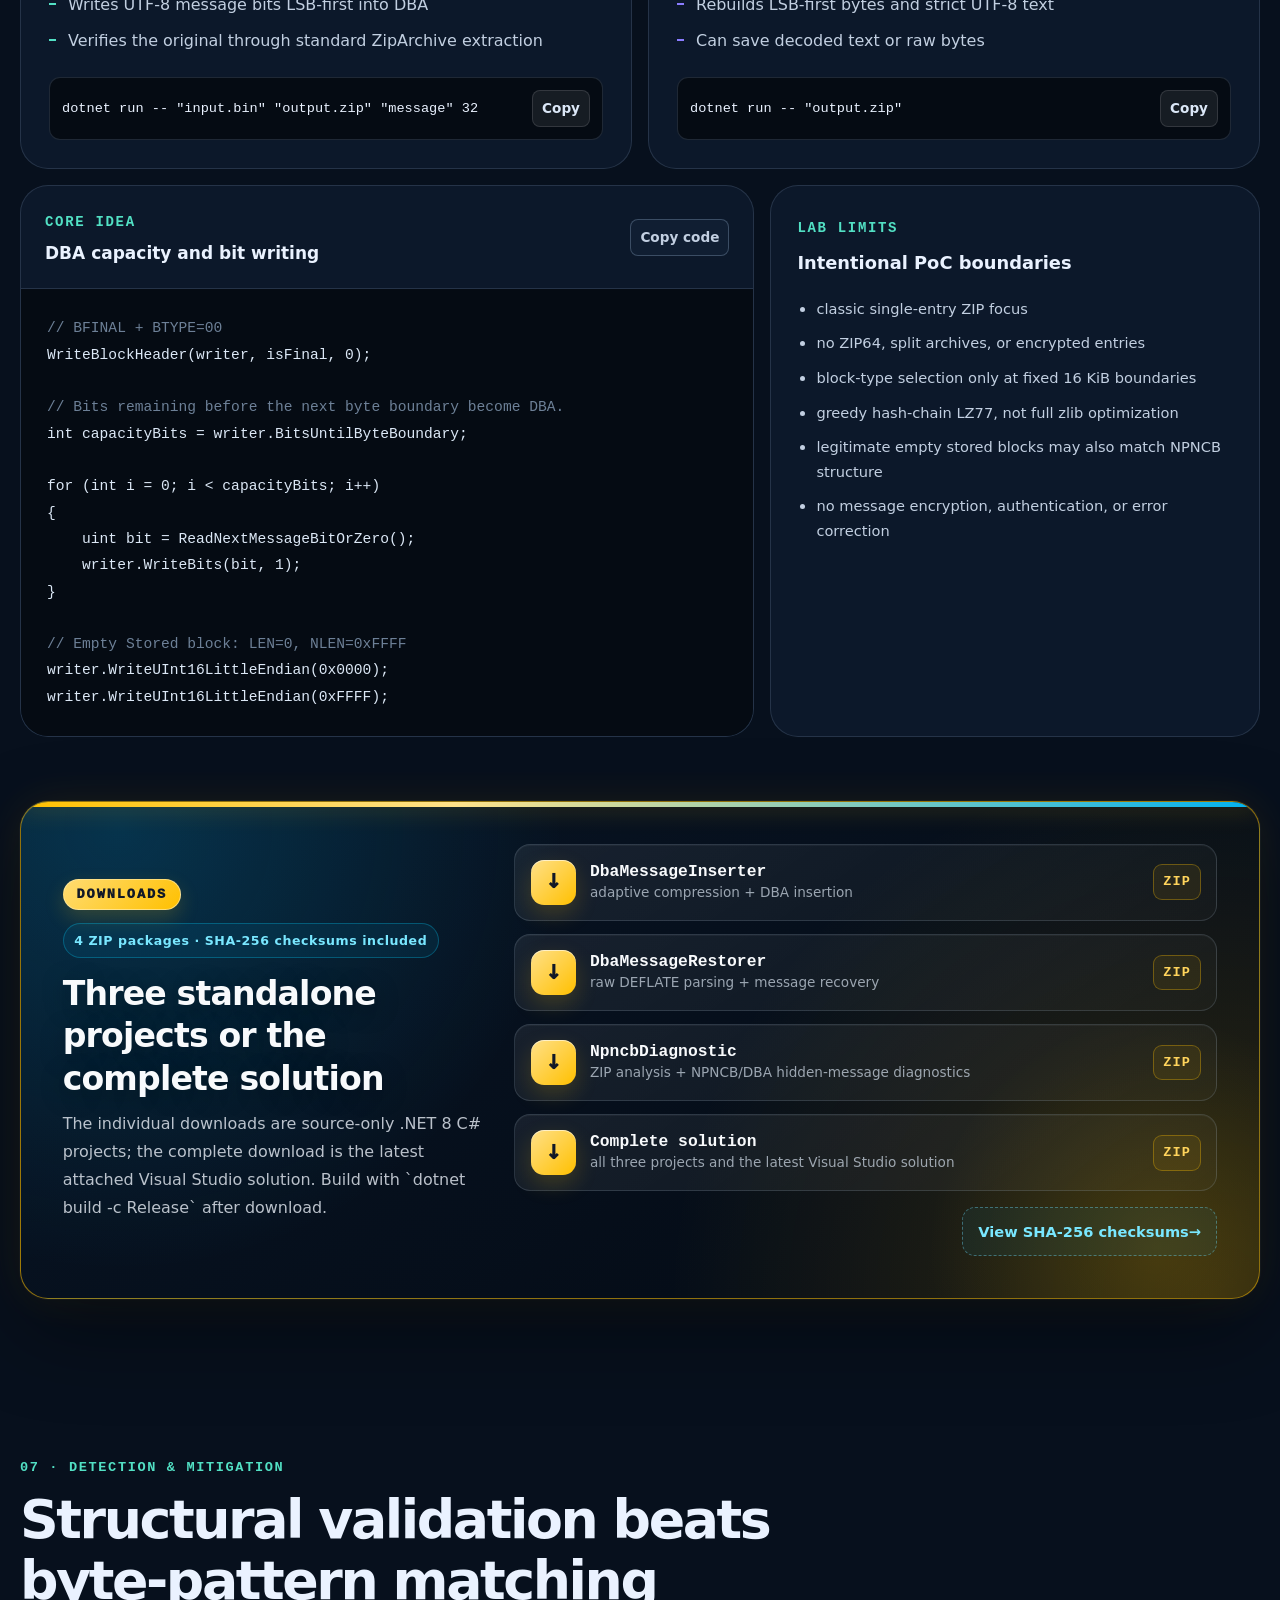
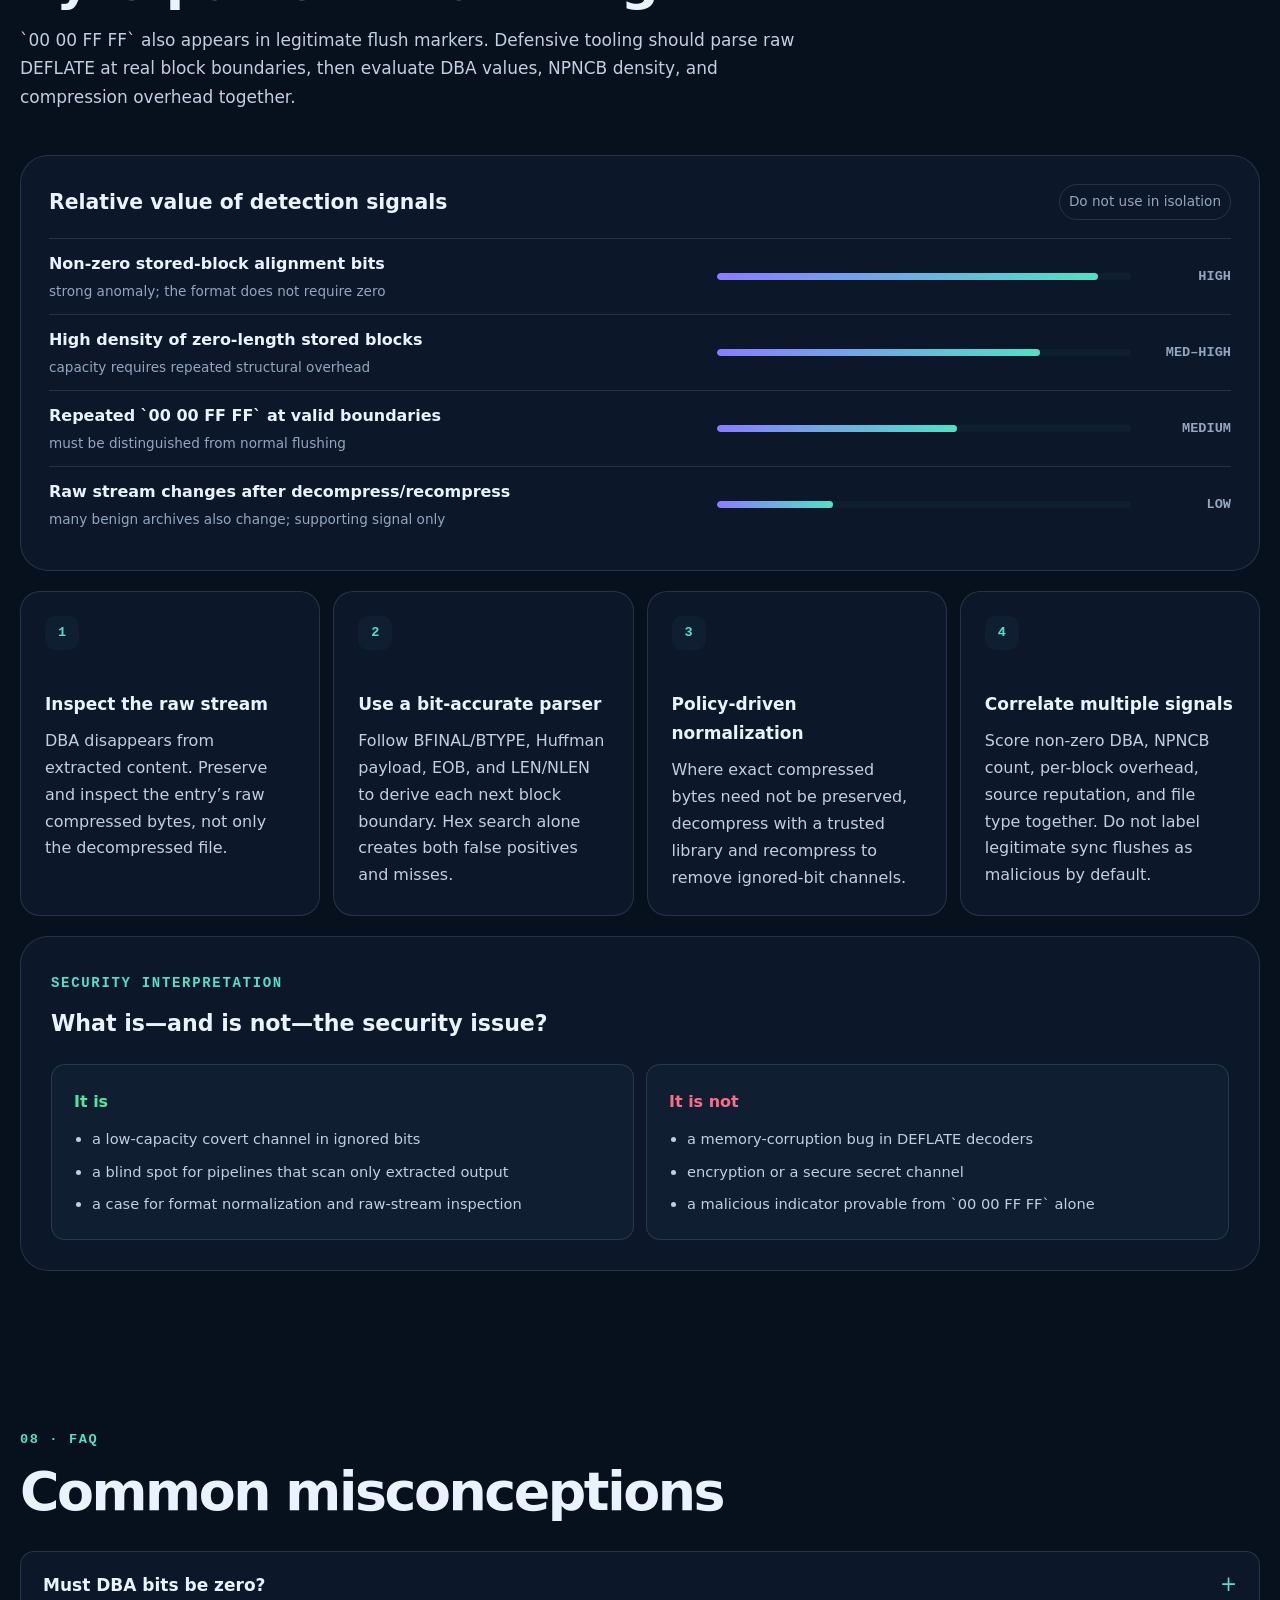
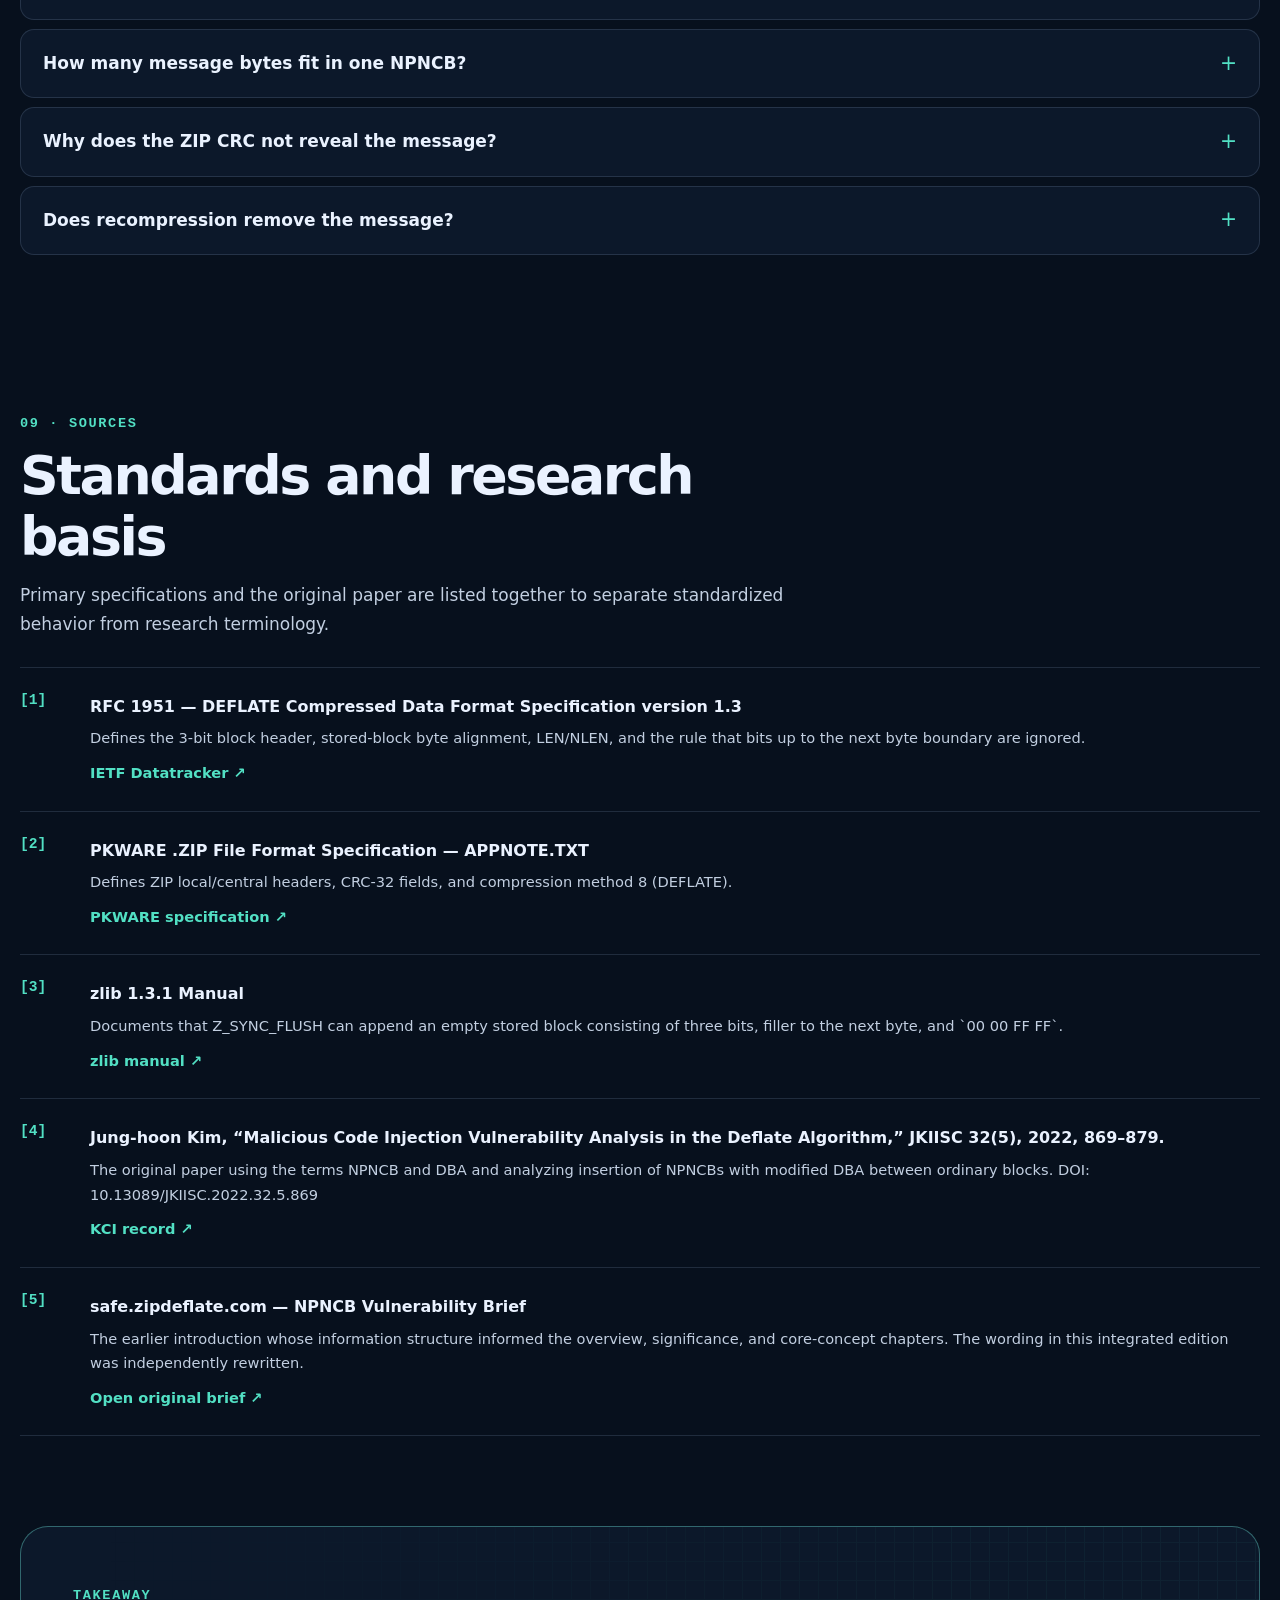
==== commit 9a159934: "Update index.html" ====
--- a/index.html
+++ b/index.html
@@ -1072,6 +1072,134 @@
         width: 100% !important;
         max-width: 100% !important;
         min-width: 0 !important;
+      }
+    }
+
+
+
+    /* Bit lab v4: Byte n-1 through n+2, conditional Byte n+3, boundary checkbox, and corrected field colours. */
+    #capacity-lab .npncb-previous-byte-option {
+      display: grid !important;
+      grid-template-columns: auto minmax(0, 1fr) !important;
+      align-items: center !important;
+      gap: .6rem !important;
+      width: 100% !important;
+      margin: .15rem 0 .95rem !important;
+      padding: .72rem .78rem !important;
+      border: 1px solid rgba(148, 163, 184, .22) !important;
+      border-radius: 13px !important;
+      background: rgba(255, 255, 255, .035) !important;
+      color: inherit !important;
+      cursor: pointer !important;
+      box-sizing: border-box !important;
+    }
+
+    #capacity-lab .npncb-previous-byte-option input {
+      width: 1.05rem !important;
+      height: 1.05rem !important;
+      margin: 0 !important;
+      accent-color: #38bdf8 !important;
+      cursor: pointer !important;
+    }
+
+    #capacity-lab .npncb-previous-byte-option > span {
+      display: block !important;
+      min-width: 0 !important;
+      font-size: .82rem !important;
+      font-weight: 750 !important;
+      line-height: 1.45 !important;
+    }
+
+    #capacity-lab #start-offset:disabled {
+      opacity: .42 !important;
+      cursor: not-allowed !important;
+      filter: grayscale(.35) !important;
+    }
+
+    #capacity-lab .npncb-offset-label.is-disabled {
+      opacity: .55 !important;
+    }
+
+    /* The requested palette: DBA = orange, LEN = green, NLEN = violet. */
+    #capacity-lab .npncb-flow-segment.dba {
+      color: #fb923c !important;
+    }
+
+    #capacity-lab .npncb-flow-segment.len {
+      color: #86efac !important;
+    }
+
+    #capacity-lab .npncb-flow-segment.nlen {
+      color: #d8b4fe !important;
+    }
+
+    #capacity-lab .npncb-bit-cell.dba {
+      border-color: rgba(251, 146, 60, .52) !important;
+      background: linear-gradient(180deg, rgba(249, 115, 22, .28), rgba(194, 65, 12, .15)) !important;
+    }
+
+    #capacity-lab .npncb-bit-cell.len {
+      border-color: rgba(74, 222, 128, .46) !important;
+      background: linear-gradient(180deg, rgba(34, 197, 94, .25), rgba(22, 163, 74, .14)) !important;
+    }
+
+    #capacity-lab .npncb-bit-cell.nlen {
+      border-color: rgba(192, 132, 252, .48) !important;
+      background: linear-gradient(180deg, rgba(168, 85, 247, .25), rgba(126, 34, 206, .14)) !important;
+    }
+
+    #capacity-lab .npncb-bit-cell.nlen .npncb-bit-symbol {
+      font-size: clamp(.62rem, 2.25vw, .86rem) !important;
+      letter-spacing: -.035em !important;
+    }
+
+    #capacity-lab .legend-row .legend-dba,
+    #capacity-lab .legend-row .legend-next,
+    #capacity-lab .legend-row .legend-nlen {
+      display: inline-block !important;
+      width: .72rem !important;
+      height: .72rem !important;
+      flex: 0 0 .72rem !important;
+      border-radius: 3px !important;
+      box-sizing: border-box !important;
+    }
+
+    #capacity-lab .legend-row .legend-dba {
+      border-color: rgba(251, 146, 60, .78) !important;
+      background: #fb923c !important;
+      box-shadow: 0 0 0 1px rgba(251, 146, 60, .2) !important;
+    }
+
+    #capacity-lab .legend-row .legend-next {
+      border-color: rgba(74, 222, 128, .78) !important;
+      background: #22c55e !important;
+      box-shadow: 0 0 0 1px rgba(74, 222, 128, .2) !important;
+    }
+
+    #capacity-lab .legend-row .legend-nlen {
+      border-color: rgba(192, 132, 252, .78) !important;
+      background: #a855f7 !important;
+      box-shadow: 0 0 0 1px rgba(192, 132, 252, .2) !important;
+    }
+
+    html[data-theme="light"] #capacity-lab .npncb-previous-byte-option {
+      border-color: rgba(15, 23, 42, .13) !important;
+      background: rgba(248, 250, 252, .8) !important;
+    }
+
+    @media (max-width: 700px) {
+      #capacity-lab .npncb-previous-byte-option {
+        gap: .5rem !important;
+        margin-bottom: .8rem !important;
+        padding: .62rem .66rem !important;
+      }
+
+      #capacity-lab .npncb-previous-byte-option > span {
+        font-size: .76rem !important;
+      }
+
+      #capacity-lab .npncb-bit-cell.nlen .npncb-bit-symbol {
+        font-size: clamp(.55rem, 2.4vw, .72rem) !important;
       }
     }
 
@@ -1377,11 +1505,15 @@
 </div>
 <div class="lab-grid">
 <div class="lab-controls">
-<label for="start-offset">
-<span><span class="lang-ko">직전 블럭의 마지막 비트 위치</span><span class="lang-en">Previous block's last bit position</span></span>
+<label class="npncb-offset-label" for="start-offset">
+<span><span class="lang-ko">직전 블럭의 마지막 비트 위치 (Byte n 내부)</span><span class="lang-en">Previous block's last bit offset inside Byte n</span></span>
 <output for="start-offset" id="start-offset-output">0</output>
 </label>
 <input id="start-offset" max="7" min="0" step="1" type="range" value="0"/>
+<label class="npncb-previous-byte-option" for="previous-byte-end">
+<input id="previous-byte-end" type="checkbox"/>
+<span><span class="lang-ko">마지막 비트가 Byte n-1에서 끝남</span><span class="lang-en">The previous block's last bit ends in Byte n-1</span></span>
+</label>
 <label for="block-count">
 <span><span class="lang-ko">동일 오프셋 NPNCB 수 (예시)</span><span class="lang-en">NPNCB count at the same offset (illustrative)</span></span>
 <output for="block-count" id="block-count-output">32</output>
@@ -1391,7 +1523,7 @@
 <span><span class="lang-ko">시험 메시지</span><span class="lang-en">Sample message</span></span>
 </label>
 <input autocomplete="off" id="sample-message" maxlength="120" type="text" value="DBA 테스트 / hello"/>
-<p class="lab-disclaimer"><span class="lang-ko">실제 스트림에서는 각 NPNCB의 시작 오프셋이 서로 다를 수 있습니다. 이 계산기는 구조를 이해하기 위한 동일 오프셋 예시입니다.</span><span class="lang-en">In a real stream, each NPNCB may start at a different offset. This calculator repeats one offset only to illustrate the structure.</span></p>
+<p class="lab-disclaimer"><span class="lang-ko">실제 스트림에서는 각 NPNCB의 시작 오프셋이 서로 다를 수 있습니다. 직전 블록이 Byte n-1의 끝에서 종료되어 Byte n이 새 블록으로 시작하면 위 체크박스를 선택하세요.</span><span class="lang-en">In a real stream, each NPNCB may start at a different offset. Select the checkbox when the previous block ends in Byte n-1 and the new block begins at Byte n.</span></p>
 </div>
 <div class="lab-output">
 <div aria-hidden="true" class="bit-byte-labels"><span><b>Byte</b><small>n</small></span><span><b>Byte</b><small>n+1</small></span></div>
@@ -1401,6 +1533,7 @@
 <span><i class="legend-header"></i><span class="lang-ko">3비트 헤더</span><span class="lang-en">3-bit header</span></span>
 <span><i class="legend-dba"></i>DBA</span>
 <span><i class="legend-next"></i>LEN</span>
+<span><i class="legend-nlen"></i>NLEN</span>
 </div>
 <div class="lab-metrics">
 <div><span><span class="lang-ko">블록당 DBA</span><span class="lang-en">DBA per block</span></span><strong id="dba-per-block">5 bits</strong></div>
@@ -1724,8 +1857,8 @@
       }
 
       function initBitLab() {
-        if (window.__npncbBitLabV2) return;
-        window.__npncbBitLabV2 = true;
+        if (window.__npncbBitLabV4) return;
+        window.__npncbBitLabV4 = true;
 
         const byId = (id) => document.getElementById(id);
         const replaceControl = (id) => {
@@ -1740,6 +1873,7 @@
         const startOffset = replaceControl('start-offset');
         const blockCount = replaceControl('block-count');
         const sampleMessage = replaceControl('sample-message');
+        const previousByteEnd = byId('previous-byte-end');
         const oldBitCells = byId('bit-cells');
         if (!startOffset || !oldBitCells) return;
 
@@ -1752,8 +1886,11 @@
         const totalCapacity = byId('total-capacity');
         const wholeByteCapacity = byId('whole-byte-capacity');
         const messageFit = byId('message-fit');
+        const offsetLabel = document.querySelector('#capacity-lab .npncb-offset-label');
         const byteLabels = document.querySelector('#capacity-lab .bit-byte-labels');
         if (byteLabels) byteLabels.hidden = true;
+
+        const BYTE_NAMES = ['Byte n-1', 'Byte n', 'Byte n+1', 'Byte n+2', 'Byte n+3'];
 
         const utf8BitLength = (value) => {
           if (typeof TextEncoder === 'function') {
@@ -1763,41 +1900,56 @@
         };
 
         const emptyCell = () => ({ symbol: '', kind: 'empty', description: 'empty' });
-        const makeBytes = () => [
-          Array.from({ length: 8 }, emptyCell),
-          Array.from({ length: 8 }, emptyCell),
-        ];
+        const makeBytes = () => Array.from(
+          { length: BYTE_NAMES.length },
+          () => Array.from({ length: 8 }, emptyCell),
+        );
 
         const setCell = (bytes, byteIndex, offset, symbol, kind, description) => {
-          if (byteIndex < 0 || byteIndex > 1 || offset < 0 || offset > 7) return;
+          if (byteIndex < 0 || byteIndex >= bytes.length || offset < 0 || offset > 7) return;
           bytes[byteIndex][offset] = { symbol, kind, description };
+        };
+
+        const fillByte = (bytes, byteIndex, symbol, kind, description) => {
+          for (let offset = 0; offset <= 7; offset += 1) {
+            setCell(bytes, byteIndex, offset, symbol, kind, description);
+          }
         };
 
         /*
          * Visual convention requested by the page owner:
          *   leftmost cell = offset 0, rightmost cell = offset 7.
-         *   stream/header direction = 7 -> 0 (right to left).
-         *   DBA/LEN direction       = 0 -> 7 (left to right).
+         *   previous/header direction = 7 -> 0 (right to left).
+         *   DBA/LEN/NLEN direction    = 0 -> 7 (left to right).
          */
-        const buildLayout = (previousLastOffset) => {
+        const buildLayout = (previousLastOffset, endsInPreviousByte) => {
           const bytes = makeBytes();
 
-          /*
-           * The selected offset is the previous block's LAST bit.
-           * Because this diagram places offset 0 on the left and offset 7 on the right,
-           * every cell from the selected offset through offset 7 still belongs to the
-           * previous block. Fill that entire continuous region with dots so its single
-           * right-to-left flow arrow spans the complete previous-block area.
-           */
-          for (let previousOffset = previousLastOffset; previousOffset <= 7; previousOffset += 1) {
-            const description = previousOffset === previousLastOffset
+          /* Byte n-1 is always context from the preceding block. */
+          for (let offset = 0; offset <= 7; offset += 1) {
+            const description = endsInPreviousByte && offset === 0
               ? 'previous block last bit'
               : 'previous block bit';
-            setCell(bytes, 0, previousOffset, '·', 'previous', description);
+            setCell(bytes, 0, offset, '·', 'previous', description);
           }
 
-          let byteIndex = 0;
-          let offset = previousLastOffset - 1;
+          let byteIndex = 1; /* Byte n */
+          let offset;
+
+          if (endsInPreviousByte) {
+            /* Byte n begins at a byte boundary: F7, T6, T5, then DBA D0-D4. */
+            offset = 7;
+          } else {
+            /* The selected offset through offset 7 is still the preceding block. */
+            for (let previousOffset = previousLastOffset; previousOffset <= 7; previousOffset += 1) {
+              const description = previousOffset === previousLastOffset
+                ? 'previous block last bit'
+                : 'previous block bit';
+              setCell(bytes, byteIndex, previousOffset, '·', 'previous', description);
+            }
+            offset = previousLastOffset - 1;
+          }
+
           const header = [
             ['F', 'BFINAL'],
             ['T', 'BTYPE'],
@@ -1813,21 +1965,22 @@
             offset -= 1;
           });
 
-          /* Remaining positions through offset 0 are DBA. */
-          if (byteIndex <= 1) {
-            for (let dbaOffset = offset; dbaOffset >= 0; dbaOffset -= 1) {
-              setCell(bytes, byteIndex, dbaOffset, 'D', 'dba', 'DBA');
-            }
+          /* The rest of the current byte, down through offset 0, is DBA. */
+          for (let dbaOffset = offset; dbaOffset >= 0; dbaOffset -= 1) {
+            setCell(bytes, byteIndex, dbaOffset, 'D', 'dba', 'DBA');
           }
 
-          /* If the header/DBA end in Byte n, Byte n+1 starts LEN. */
-          if (byteIndex === 0) {
-            for (let lenOffset = 0; lenOffset <= 7; lenOffset += 1) {
-              setCell(bytes, 1, lenOffset, 'L', 'len', 'LEN');
-            }
-          }
-
-          return bytes;
+          /* LEN and NLEN each occupy the next displayed byte in this explanatory view. */
+          const lenByteIndex = byteIndex + 1;
+          const nlenByteIndex = lenByteIndex + 1;
+          fillByte(bytes, lenByteIndex, 'L', 'len', 'LEN');
+          fillByte(bytes, nlenByteIndex, 'NL', 'nlen', 'NLEN');
+
+          return {
+            bytes,
+            /* Byte n+3 is rendered only when the header crosses into Byte n+1 (offset 0-2). */
+            visibleByteCount: nlenByteIndex + 1,
+          };
         };
 
         const flowMeta = {
@@ -1835,6 +1988,7 @@
           header: { lane: 'reverse', direction: 'reverse', label: 'F/T', title: 'F/T 헤더: offset 7 → 0' },
           dba: { lane: 'forward', direction: 'forward', label: 'D', title: 'DBA: offset 0 → 7' },
           len: { lane: 'forward', direction: 'forward', label: 'L', title: 'LEN: offset 0 → 7' },
+          nlen: { lane: 'forward', direction: 'forward', label: 'NL', title: 'NLEN: offset 0 → 7' },
         };
 
         const collectSegments = (cells, lane) => {
@@ -1949,18 +2103,30 @@
           return row;
         };
 
-        const capacityForPreviousOffset = (previousLastOffset) => (previousLastOffset + 5) % 8;
+        const capacityForPreviousOffset = (previousLastOffset, endsInPreviousByte) => (
+          endsInPreviousByte ? 5 : (previousLastOffset + 5) % 8
+        );
 
         const update = () => {
+          const endsInPreviousByte = Boolean(previousByteEnd?.checked);
           const previousLastOffset = Math.max(0, Math.min(7, Number(startOffset.value) || 0));
           const count = Math.max(1, Number(blockCount?.value) || 1);
           const messageBits = utf8BitLength(sampleMessage?.value || '');
-          const capacity = capacityForPreviousOffset(previousLastOffset);
+          const capacity = capacityForPreviousOffset(previousLastOffset, endsInPreviousByte);
           const totalBits = capacity * count;
           const wholeBytes = Math.floor(totalBits / 8);
           const fits = messageBits <= totalBits;
 
-          if (startOffsetOutput) startOffsetOutput.textContent = String(previousLastOffset);
+          startOffset.disabled = endsInPreviousByte;
+          startOffset.setAttribute('aria-disabled', String(endsInPreviousByte));
+          offsetLabel?.classList.toggle('is-disabled', endsInPreviousByte);
+
+          if (startOffsetOutput) {
+            startOffsetOutput.textContent = endsInPreviousByte ? 'n-1' : String(previousLastOffset);
+            startOffsetOutput.title = endsInPreviousByte
+              ? '직전 블록은 Byte n-1의 offset 0에서 끝나고 Byte n은 새 블록으로 시작합니다.'
+              : `직전 블록 마지막 비트: Byte n offset ${previousLastOffset}`;
+          }
           if (blockCountOutput) blockCountOutput.textContent = String(count);
           if (dbaPerBlock) dbaPerBlock.textContent = `${capacity} bits`;
           if (totalCapacity) totalCapacity.textContent = `${totalBits} bits`;
@@ -1971,11 +2137,12 @@
             messageFit.classList.add(fits ? 'fit-good' : 'fit-bad');
           }
 
-          const layout = buildLayout(previousLastOffset);
-          bitCells.replaceChildren(
-            renderByteRow('Byte n', layout[0]),
-            renderByteRow('Byte n+1', layout[1]),
-          );
+          const layout = buildLayout(previousLastOffset, endsInPreviousByte);
+          const rows = [];
+          for (let index = 0; index < layout.visibleByteCount; index += 1) {
+            rows.push(renderByteRow(BYTE_NAMES[index], layout.bytes[index]));
+          }
+          bitCells.replaceChildren(...rows);
         };
 
         const bindExclusiveUpdate = (control) => {
@@ -1991,6 +2158,7 @@
         bindExclusiveUpdate(startOffset);
         bindExclusiveUpdate(blockCount);
         bindExclusiveUpdate(sampleMessage);
+        bindExclusiveUpdate(previousByteEnd);
         update();
       }
     }());
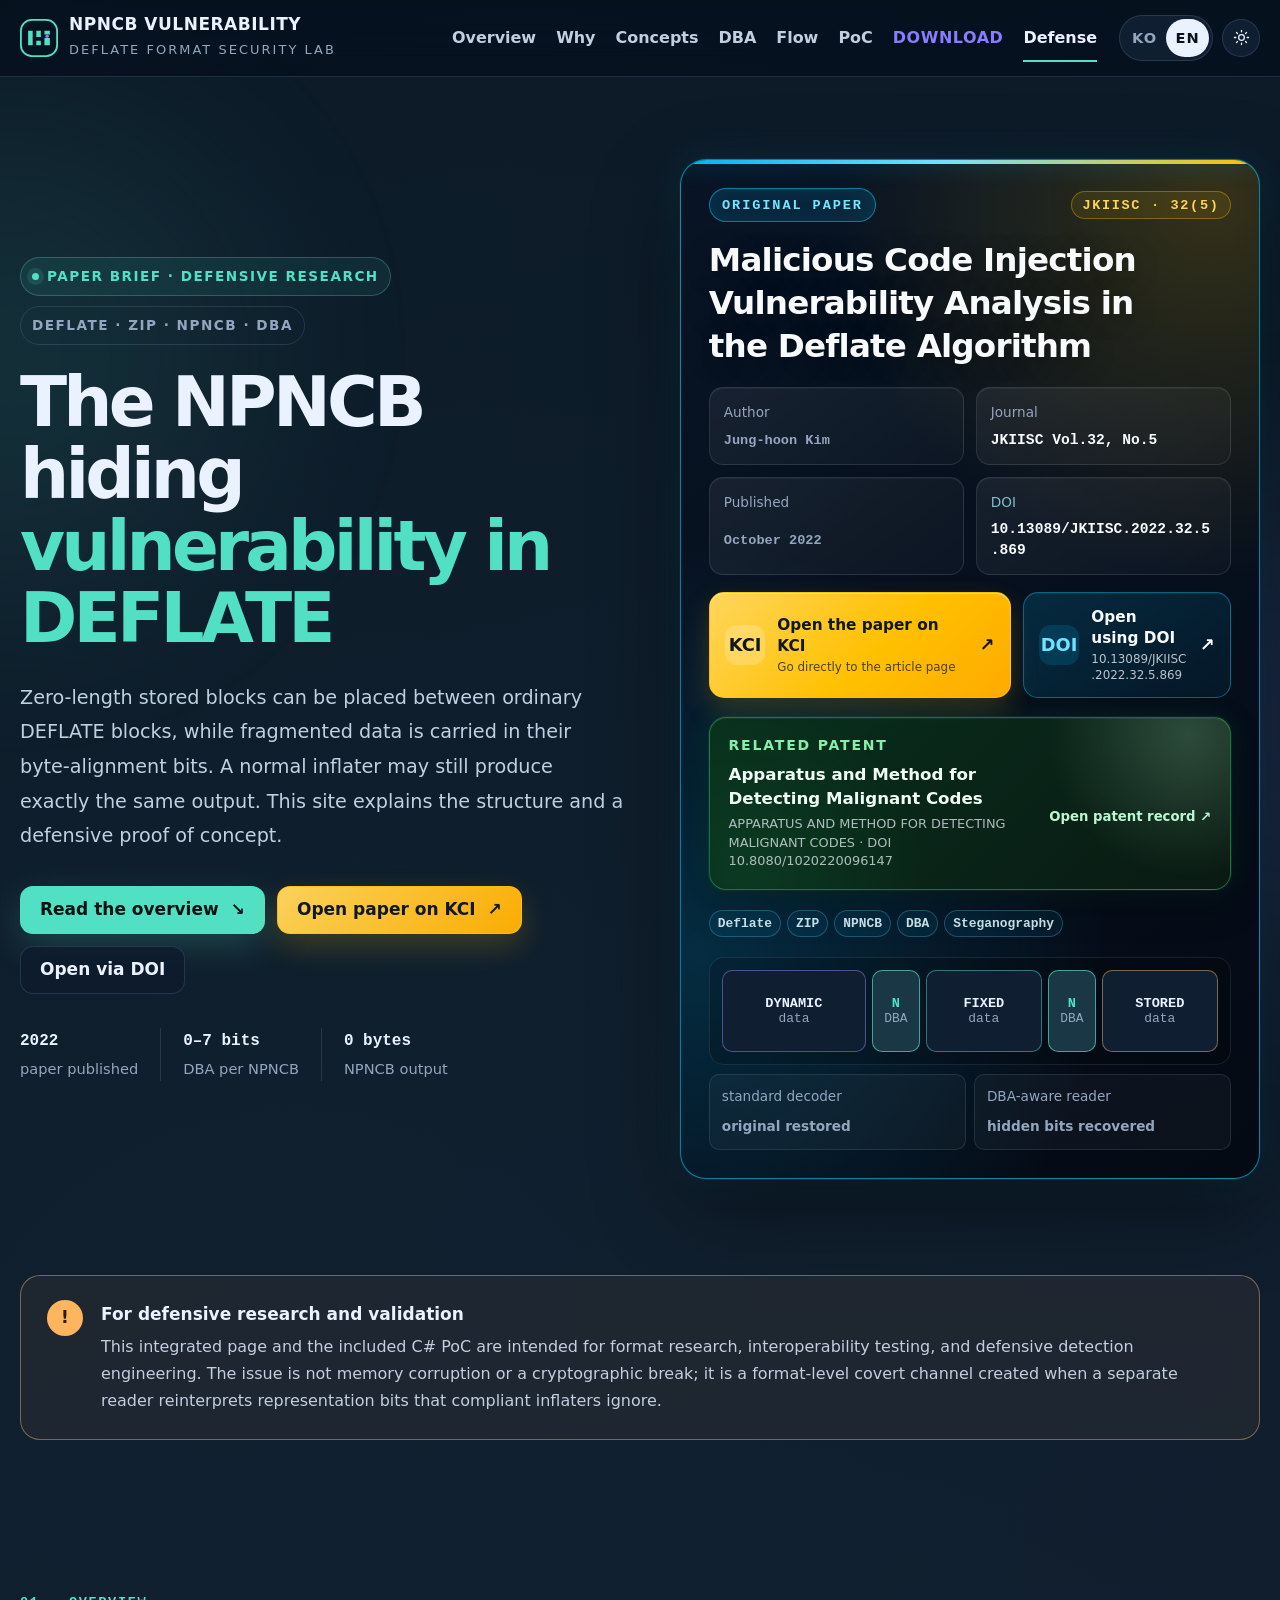
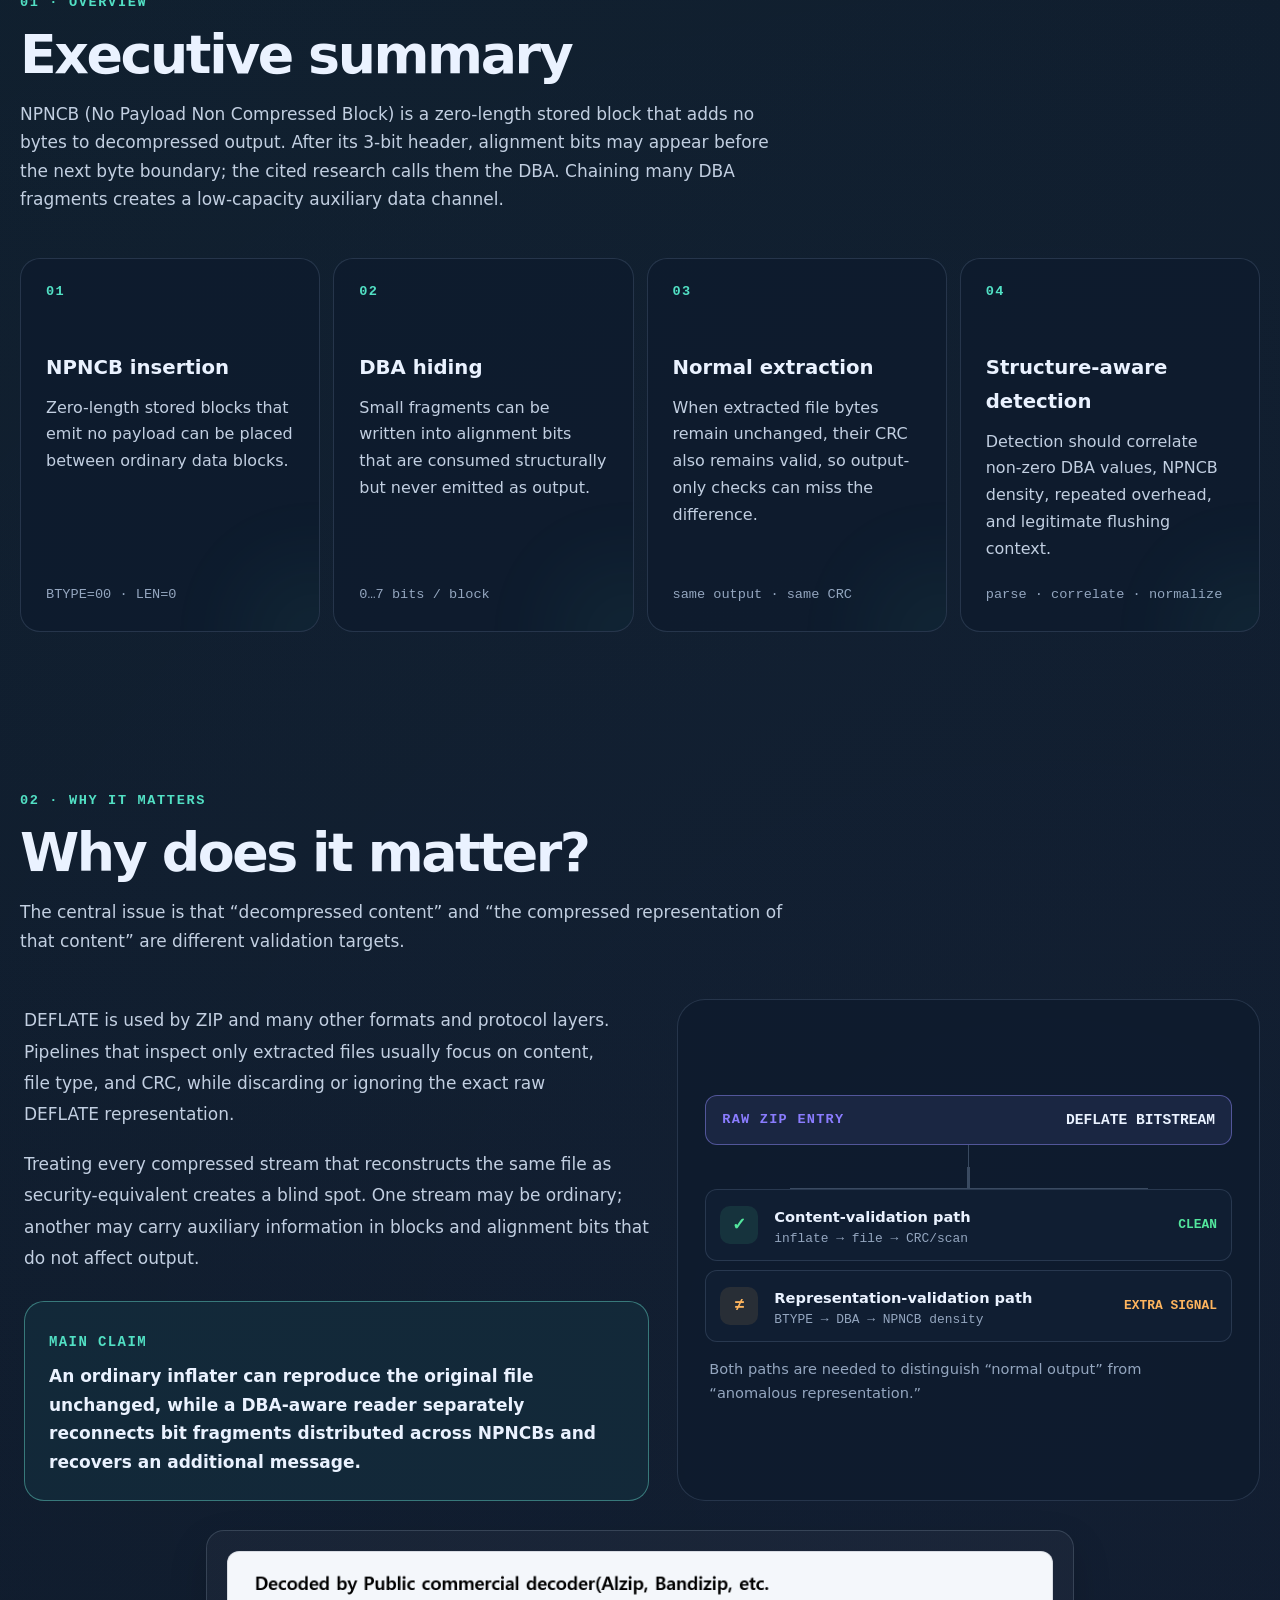
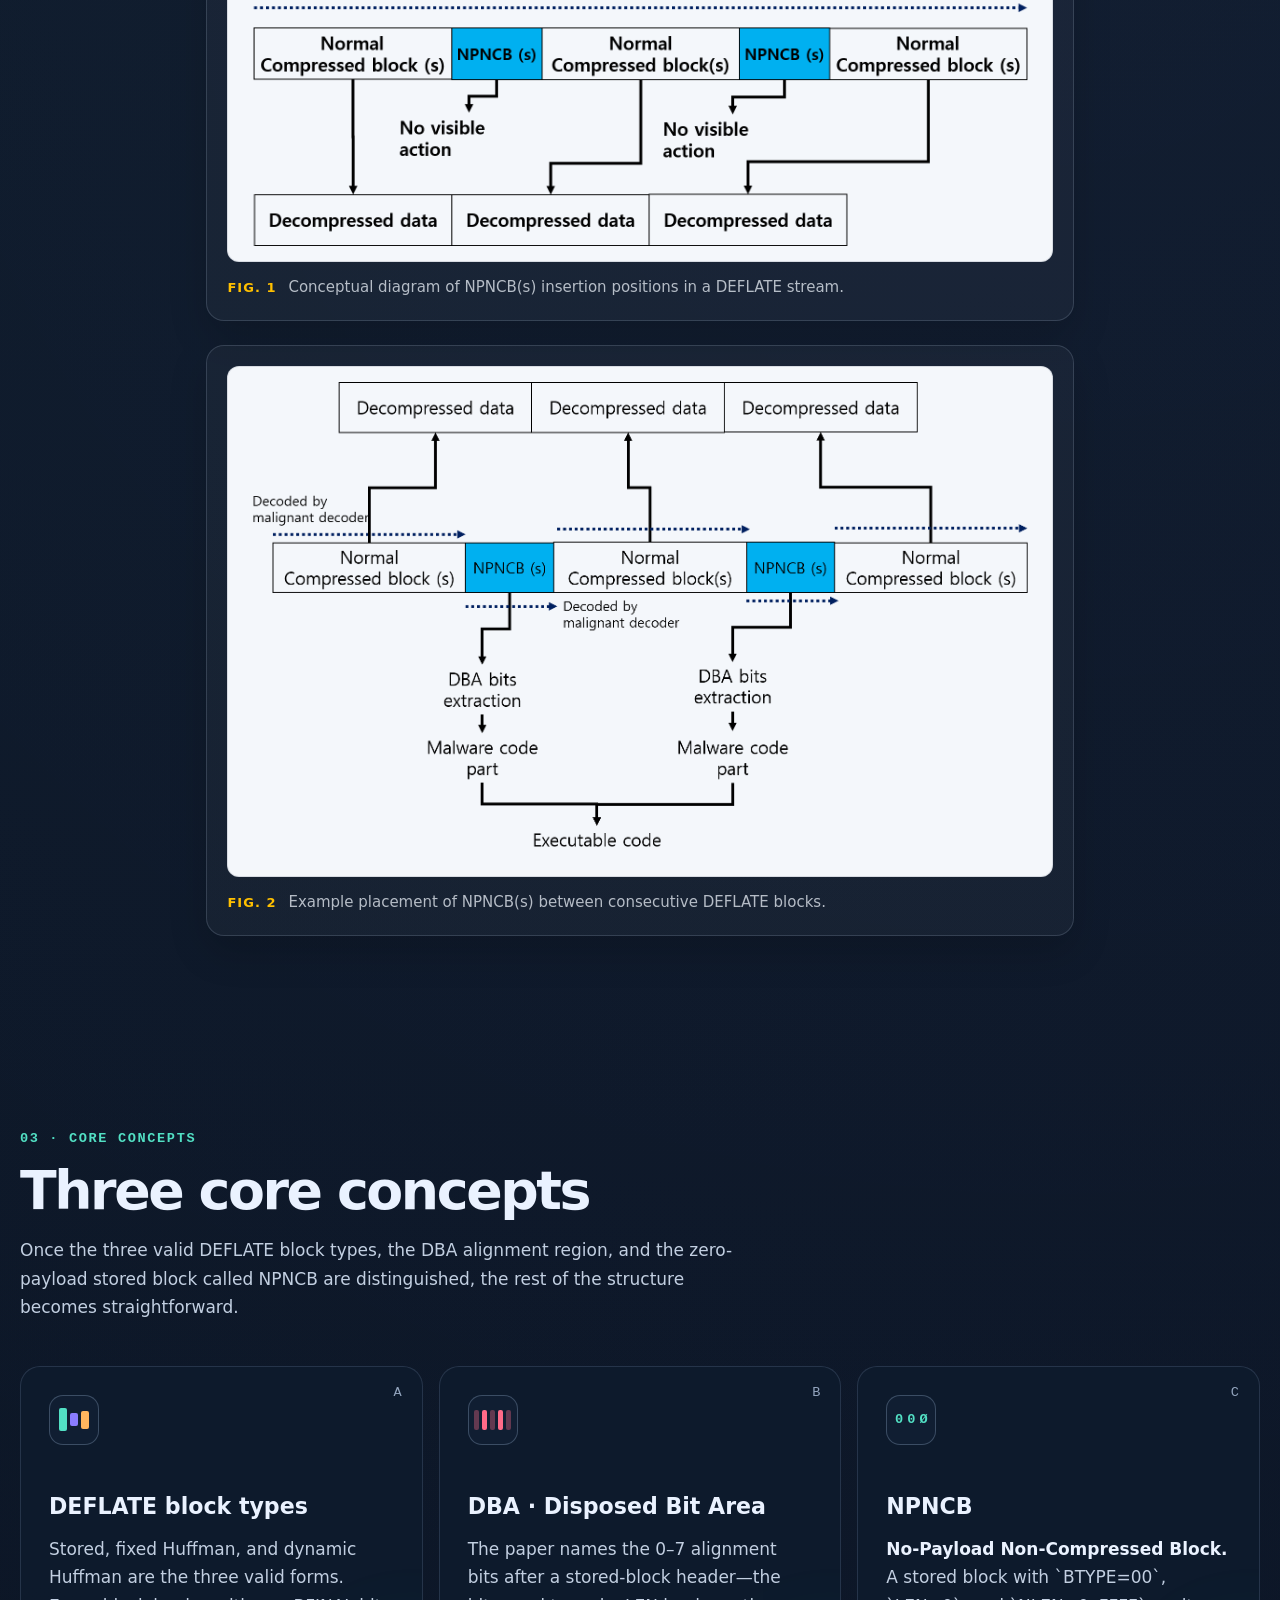
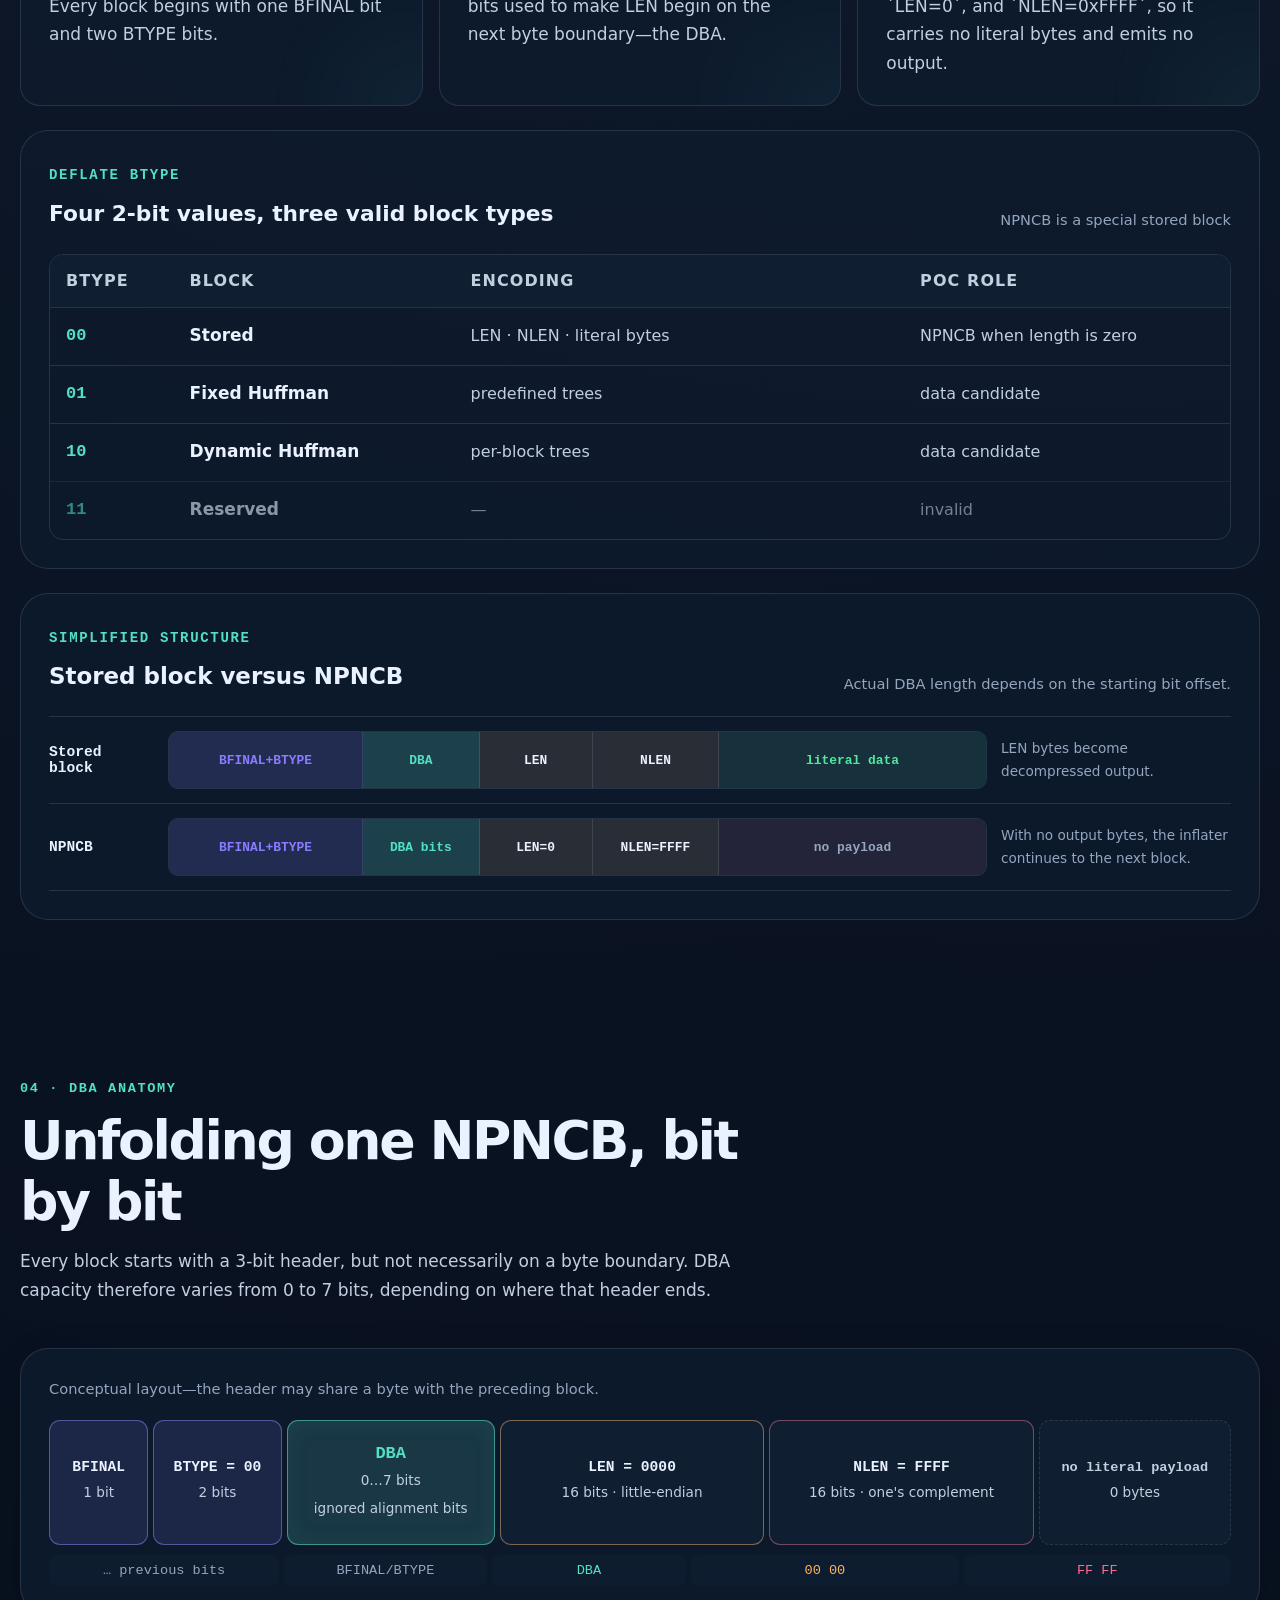
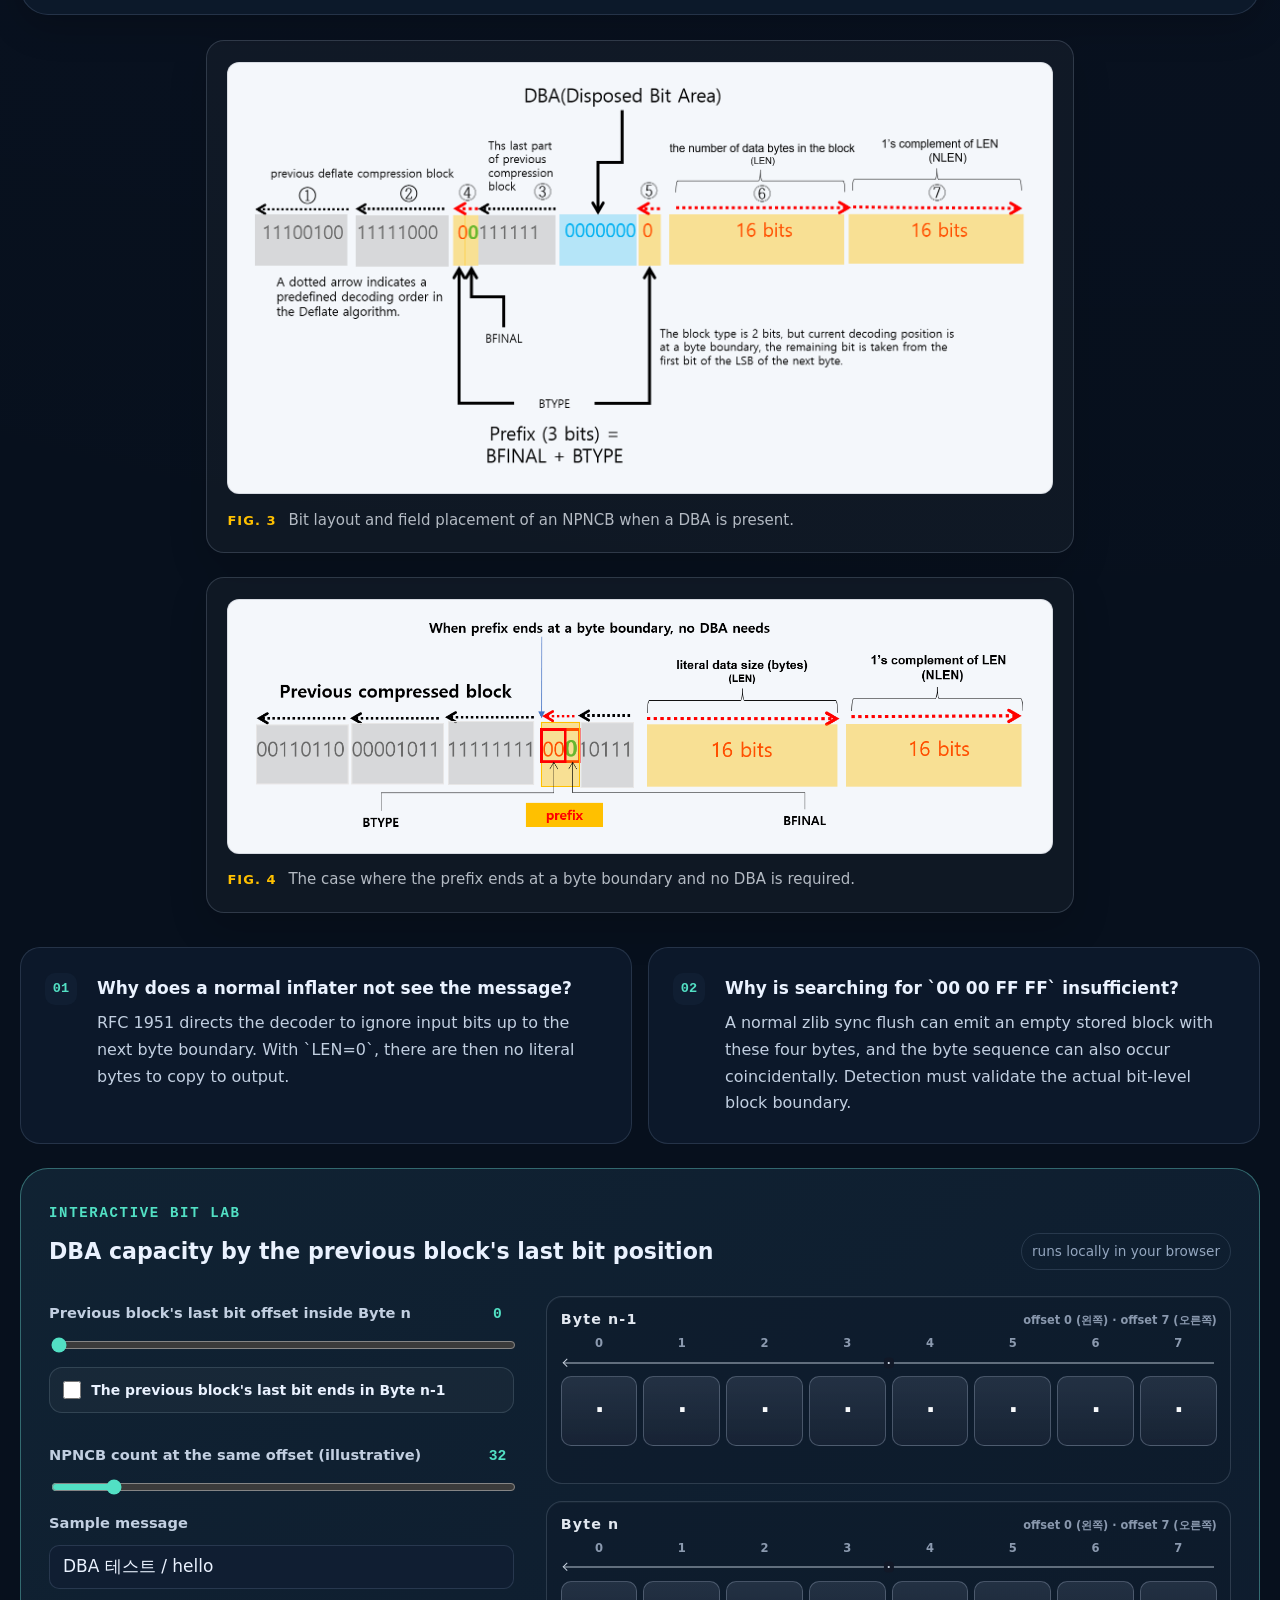
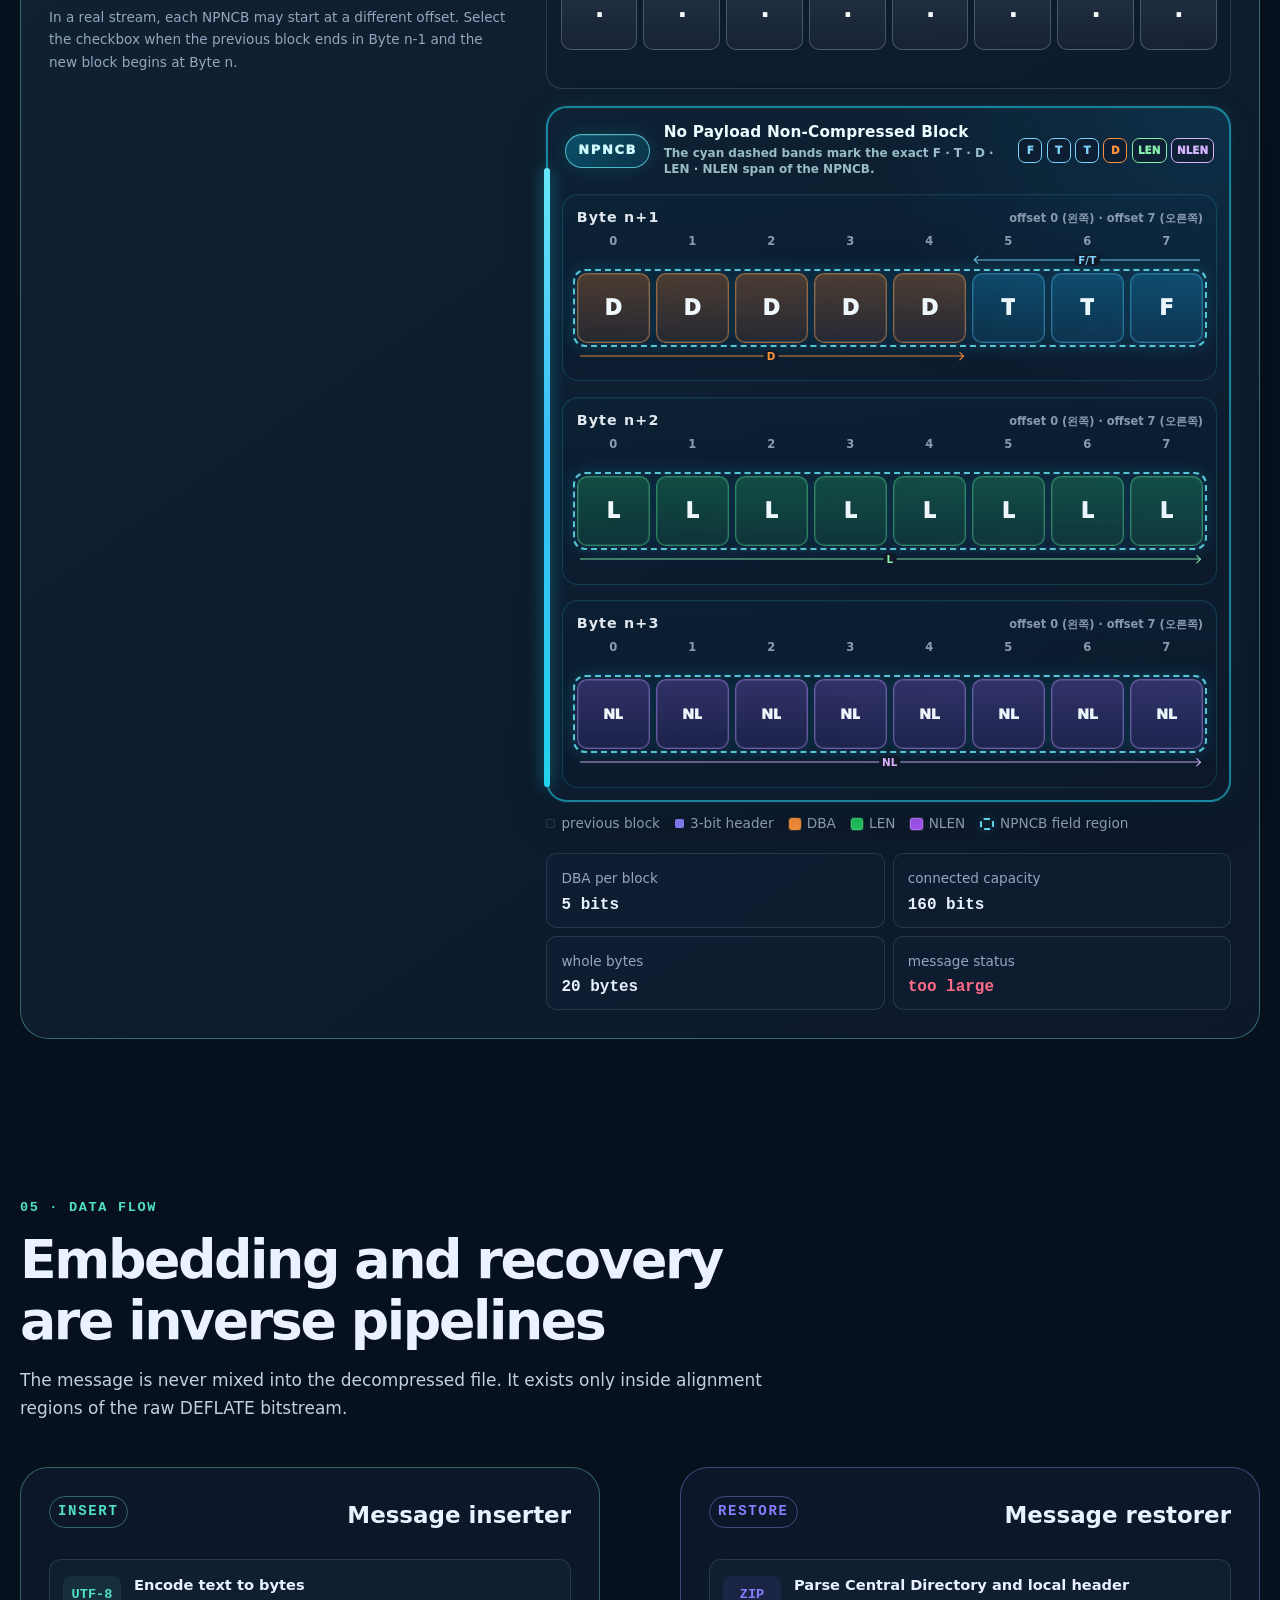
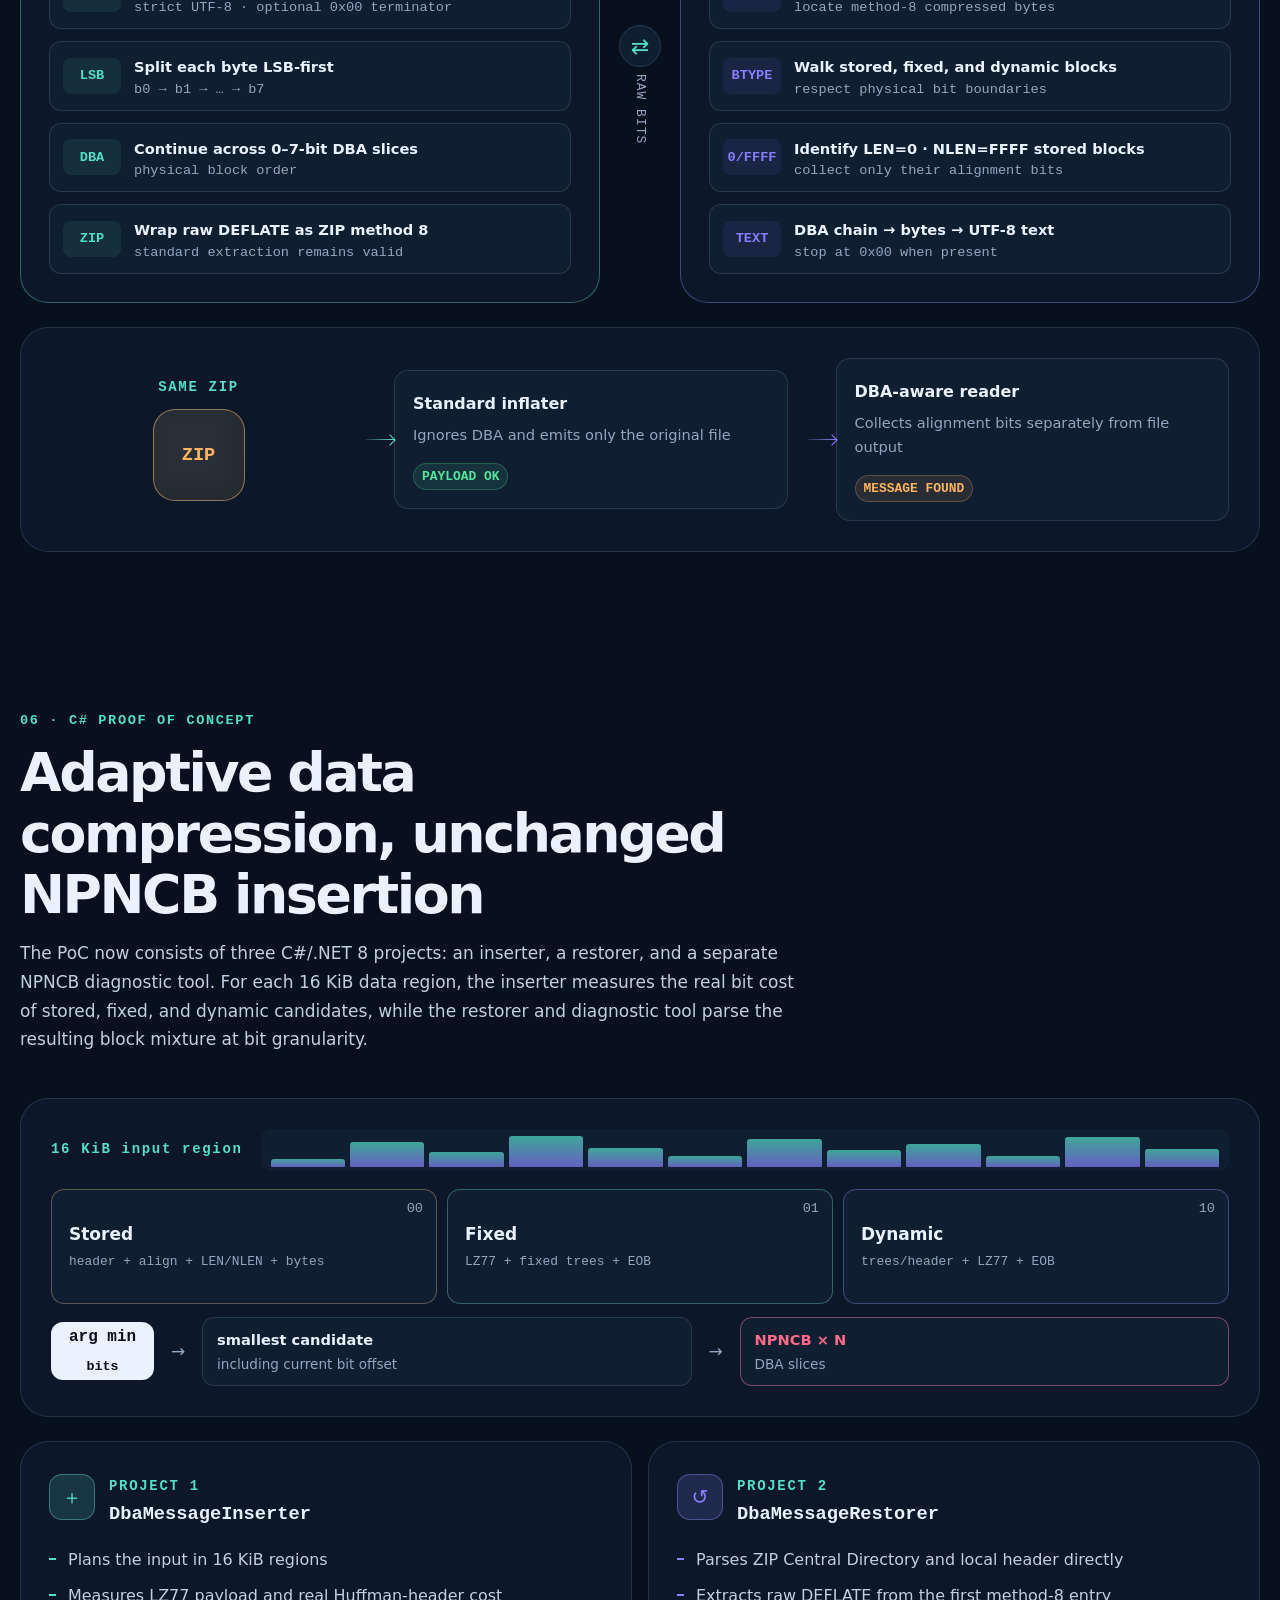
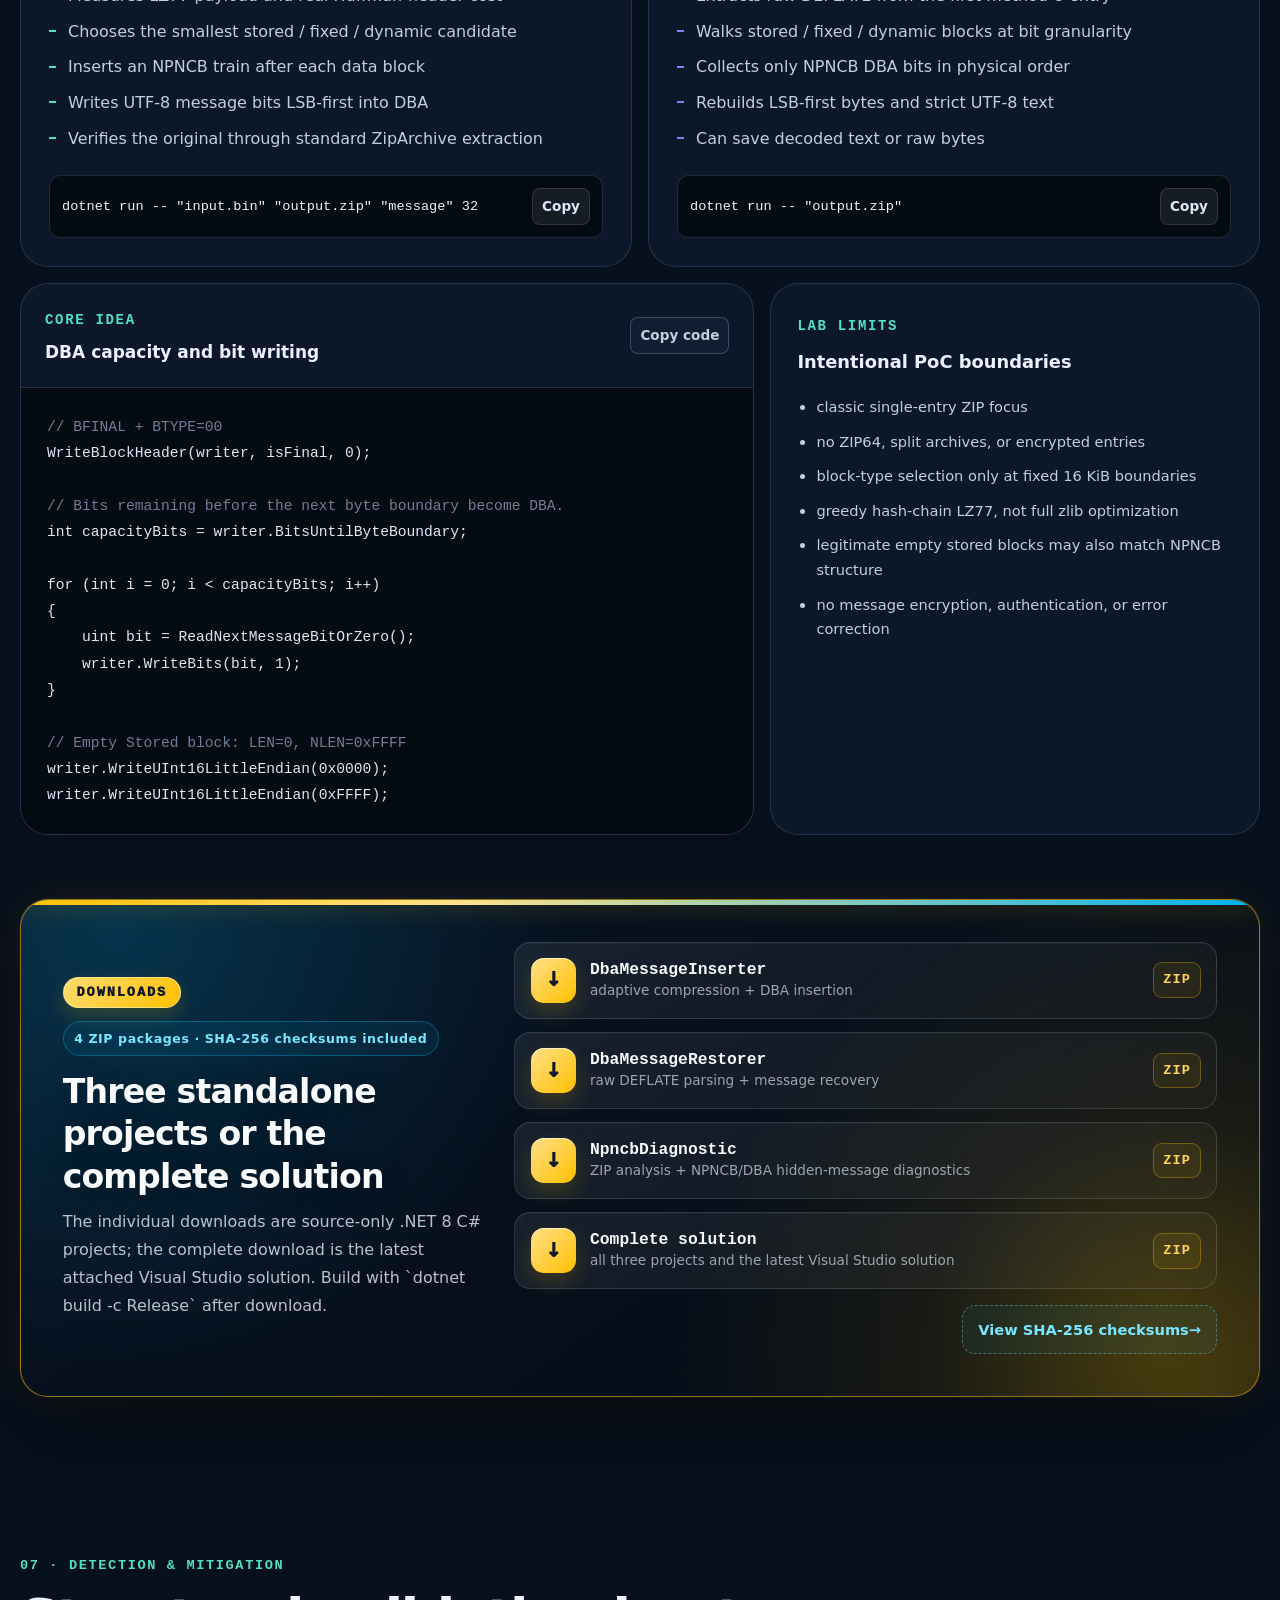
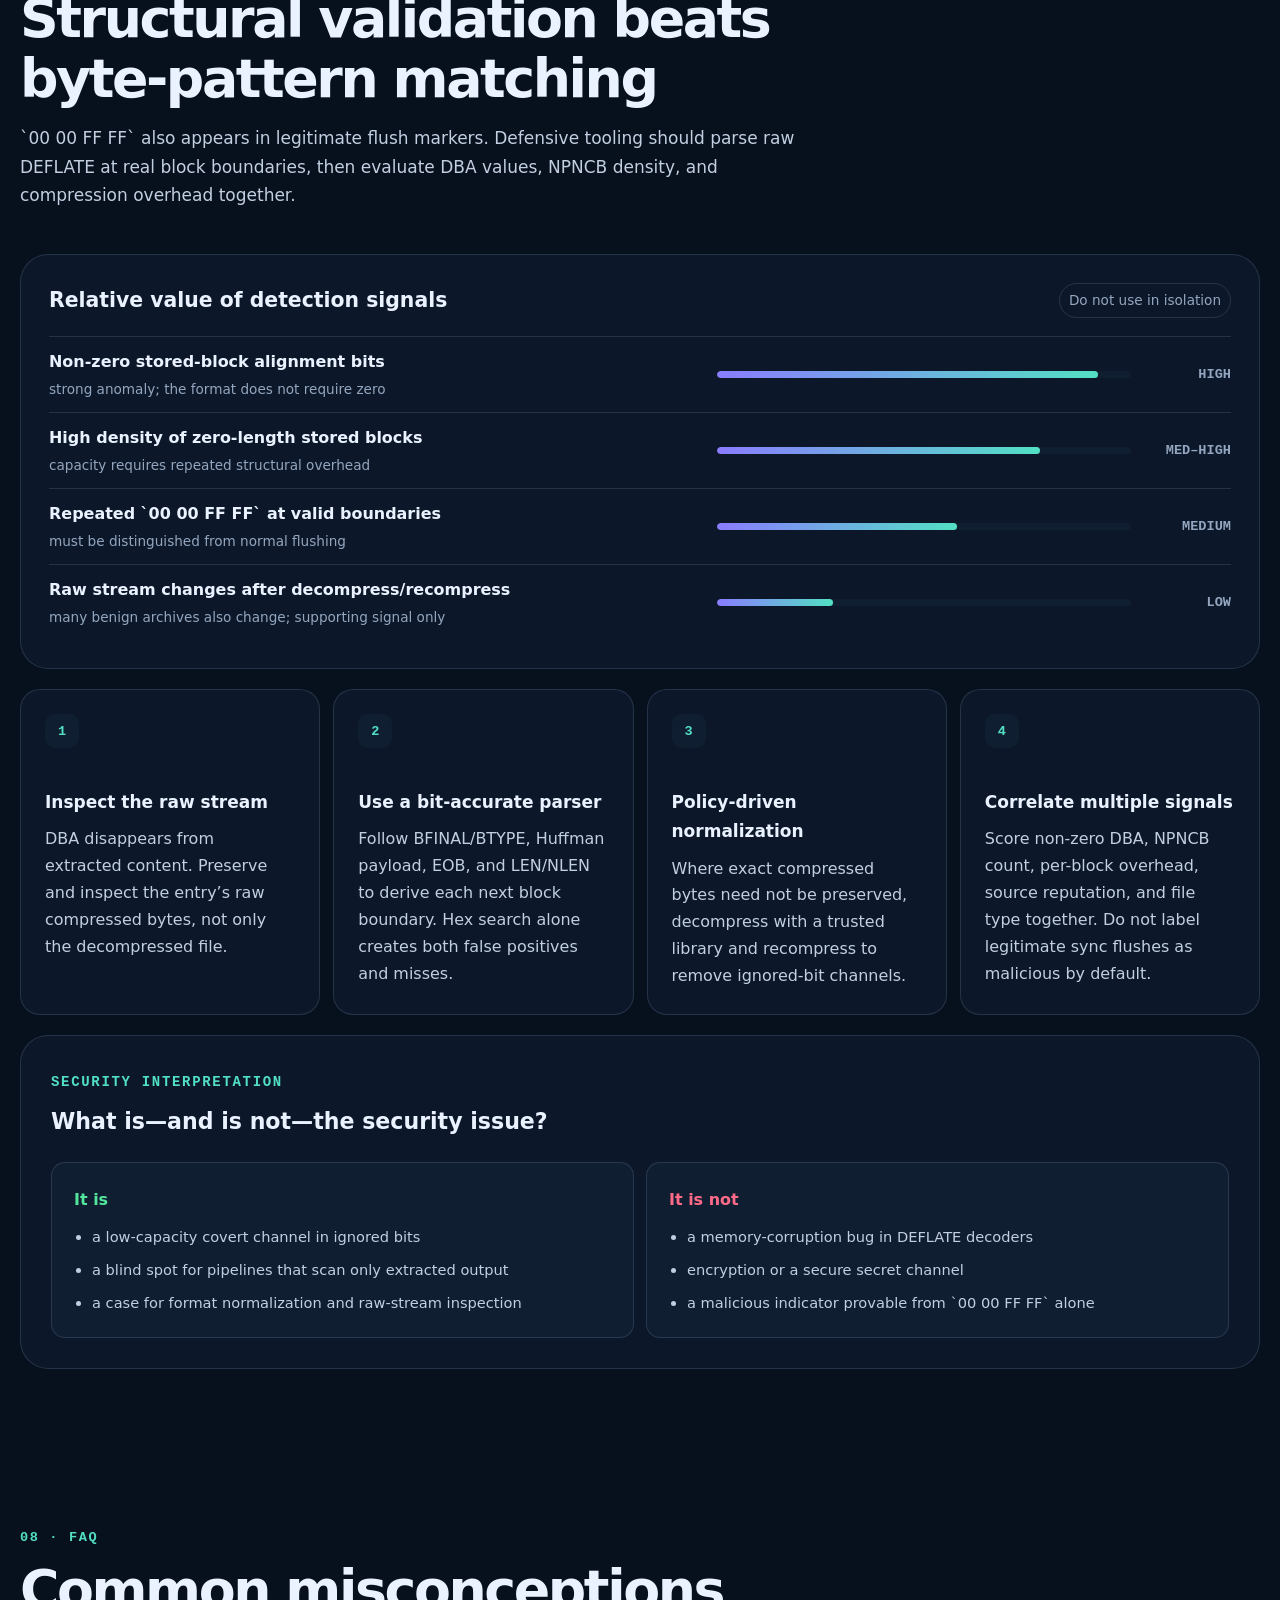
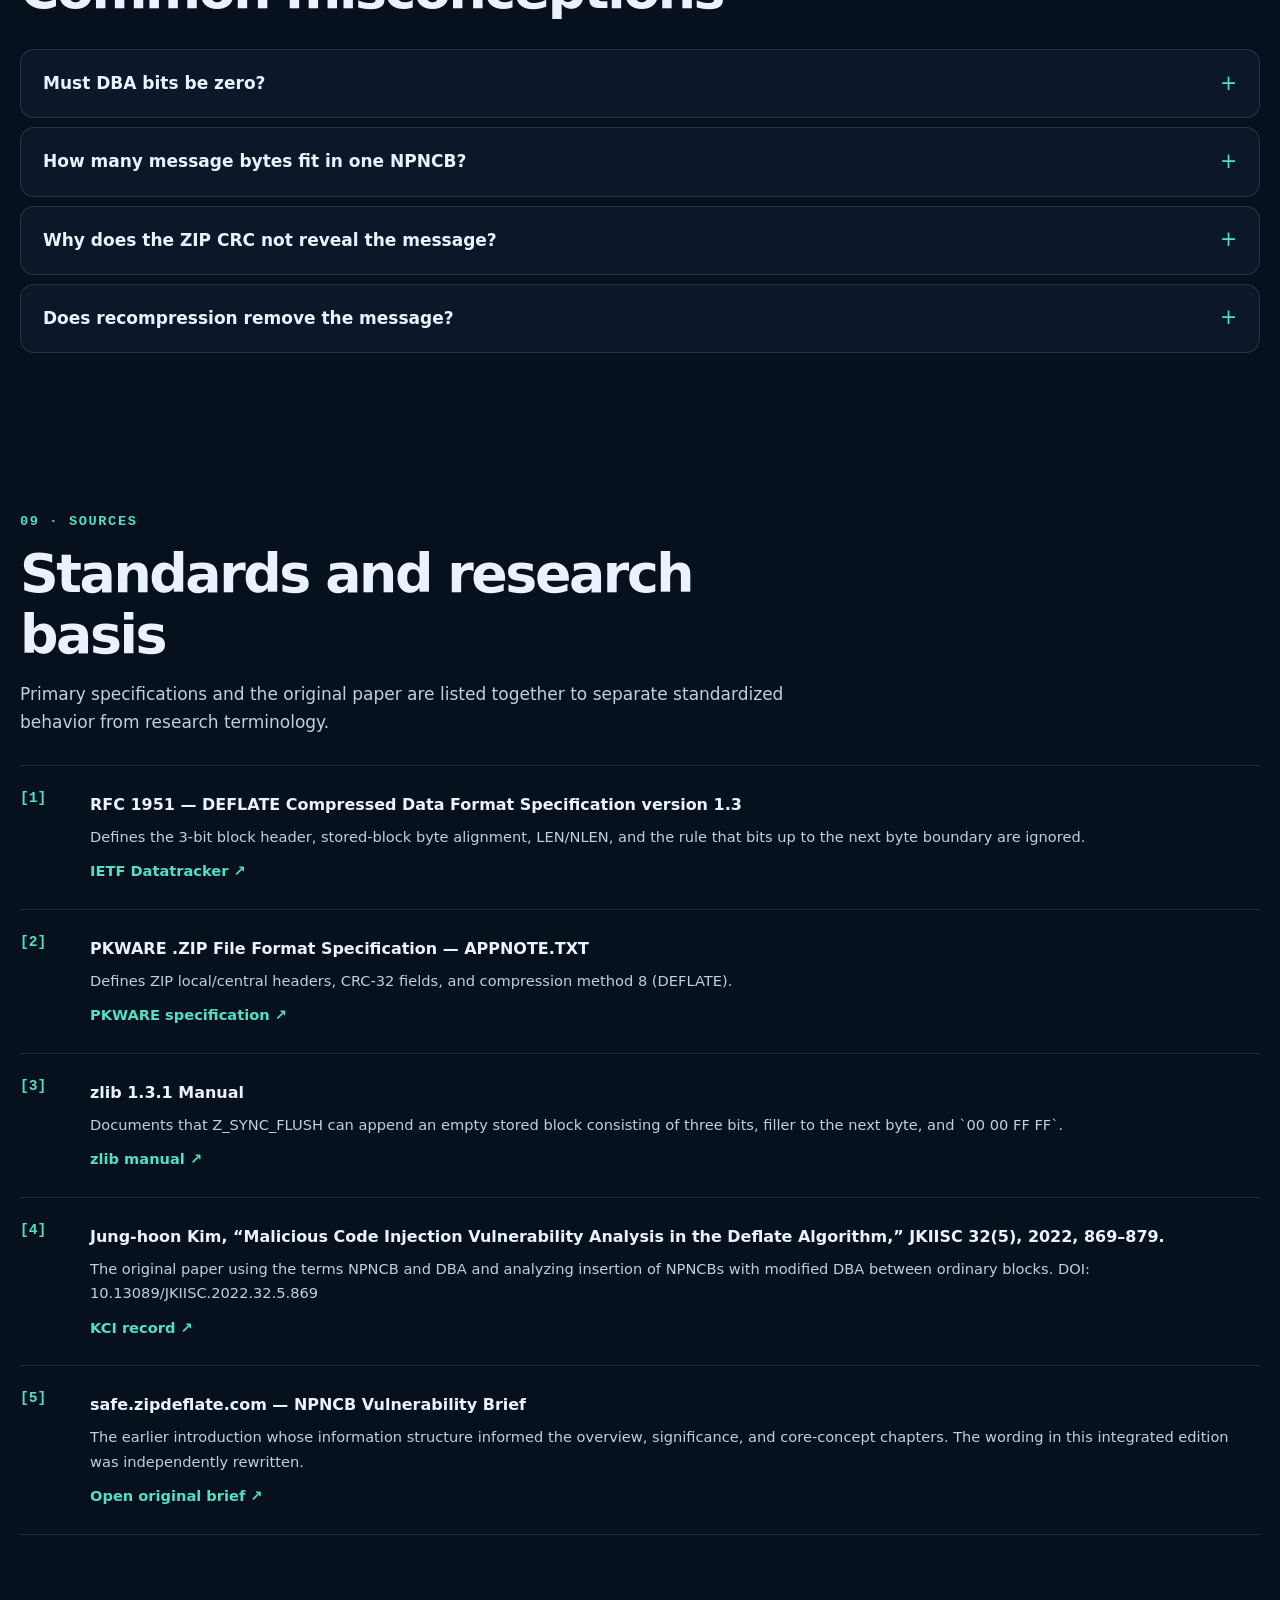
==== commit faae915b: "Update index.html" ====
--- a/index.html
+++ b/index.html
@@ -1200,6 +1200,265 @@
 
       #capacity-lab .npncb-bit-cell.nlen .npncb-bit-symbol {
         font-size: clamp(.55rem, 2.4vw, .72rem) !important;
+      }
+    }
+
+
+    /* Bit lab v5: show the exact F/T/D/LEN/NLEN span as one connected NPNCB block. */
+    #capacity-lab .npncb-block-frame {
+      position: relative !important;
+      display: grid !important;
+      grid-template-columns: minmax(0, 1fr) !important;
+      gap: .9rem !important;
+      min-width: 0 !important;
+      width: 100% !important;
+      max-width: 100% !important;
+      margin: 0 !important;
+      padding: .78rem .7rem .72rem .82rem !important;
+      border: 2px solid rgba(34, 211, 238, .55) !important;
+      border-radius: 21px !important;
+      background:
+        radial-gradient(circle at 96% 0%, rgba(14, 165, 233, .13), transparent 34%),
+        linear-gradient(145deg, rgba(8, 47, 73, .20), rgba(15, 23, 42, .20)) !important;
+      box-shadow:
+        0 18px 42px rgba(0, 0, 0, .18),
+        0 0 0 1px rgba(125, 211, 252, .055),
+        inset 0 1px 0 rgba(255, 255, 255, .045),
+        0 0 28px rgba(34, 211, 238, .08) !important;
+      overflow: visible !important;
+      box-sizing: border-box !important;
+      isolation: isolate !important;
+    }
+
+    #capacity-lab .npncb-block-frame::before {
+      content: "" !important;
+      position: absolute !important;
+      z-index: 3 !important;
+      top: 3.55rem !important;
+      bottom: .78rem !important;
+      left: -.24rem !important;
+      width: .34rem !important;
+      border-radius: 999px !important;
+      background: linear-gradient(180deg, #67e8f9, #38bdf8 45%, #22d3ee) !important;
+      box-shadow: 0 0 16px rgba(34, 211, 238, .48) !important;
+      pointer-events: none !important;
+    }
+
+    #capacity-lab .npncb-block-head {
+      position: relative !important;
+      z-index: 4 !important;
+      display: grid !important;
+      grid-template-columns: auto minmax(0, 1fr) auto !important;
+      align-items: center !important;
+      gap: .66rem .78rem !important;
+      min-width: 0 !important;
+      margin: 0 !important;
+      padding: .12rem .16rem .04rem !important;
+      box-sizing: border-box !important;
+    }
+
+    #capacity-lab .npncb-block-badge {
+      display: inline-flex !important;
+      align-items: center !important;
+      justify-content: center !important;
+      min-height: 2rem !important;
+      padding: .38rem .72rem !important;
+      border: 1px solid rgba(103, 232, 249, .72) !important;
+      border-radius: 999px !important;
+      background: linear-gradient(135deg, rgba(8, 145, 178, .42), rgba(14, 116, 144, .24)) !important;
+      box-shadow: inset 0 1px 0 rgba(255, 255, 255, .10), 0 0 18px rgba(34, 211, 238, .14) !important;
+      color: #cffafe !important;
+      font-size: .76rem !important;
+      font-weight: 950 !important;
+      line-height: 1 !important;
+      letter-spacing: .13em !important;
+      white-space: nowrap !important;
+    }
+
+    #capacity-lab .npncb-block-copy {
+      display: grid !important;
+      gap: .12rem !important;
+      min-width: 0 !important;
+    }
+
+    #capacity-lab .npncb-block-copy strong {
+      color: #ecfeff !important;
+      font-size: clamp(.78rem, .72rem + .24vw, .92rem) !important;
+      font-weight: 900 !important;
+      line-height: 1.25 !important;
+      letter-spacing: .01em !important;
+      overflow-wrap: anywhere !important;
+    }
+
+    #capacity-lab .npncb-block-copy small {
+      color: rgba(207, 250, 254, .72) !important;
+      font-size: clamp(.62rem, .57rem + .18vw, .72rem) !important;
+      font-weight: 650 !important;
+      line-height: 1.38 !important;
+    }
+
+    #capacity-lab .npncb-block-sequence {
+      display: inline-flex !important;
+      flex-wrap: wrap !important;
+      justify-content: flex-end !important;
+      gap: .25rem !important;
+      min-width: 0 !important;
+    }
+
+    #capacity-lab .npncb-block-sequence span {
+      display: inline-grid !important;
+      place-items: center !important;
+      min-width: 1.42rem !important;
+      min-height: 1.42rem !important;
+      padding: .16rem .31rem !important;
+      border: 1px solid currentColor !important;
+      border-radius: 7px !important;
+      background: rgba(15, 23, 42, .54) !important;
+      font-size: .61rem !important;
+      font-weight: 950 !important;
+      line-height: 1 !important;
+      white-space: nowrap !important;
+      box-sizing: border-box !important;
+    }
+
+    #capacity-lab .npncb-block-sequence .header { color: #7dd3fc !important; }
+    #capacity-lab .npncb-block-sequence .dba { color: #fb923c !important; }
+    #capacity-lab .npncb-block-sequence .len { color: #86efac !important; }
+    #capacity-lab .npncb-block-sequence .nlen { color: #d8b4fe !important; }
+
+    #capacity-lab .npncb-block-frame > .npncb-byte-row {
+      border-color: rgba(34, 211, 238, .18) !important;
+      background: linear-gradient(180deg, rgba(8, 47, 73, .15), rgba(15, 23, 42, .25)) !important;
+    }
+
+    #capacity-lab .npncb-cell-stage {
+      position: relative !important;
+      display: block !important;
+      min-width: 0 !important;
+      width: 100% !important;
+      max-width: 100% !important;
+      margin: 0 !important;
+      padding: 0 !important;
+      box-sizing: border-box !important;
+      isolation: isolate !important;
+    }
+
+    #capacity-lab .npncb-region-grid {
+      position: absolute !important;
+      z-index: 3 !important;
+      inset: -.24rem !important;
+      display: grid !important;
+      grid-template-columns: repeat(8, minmax(0, 1fr)) !important;
+      column-gap: clamp(2px, .48vw, 6px) !important;
+      min-width: 0 !important;
+      margin: 0 !important;
+      padding: 0 !important;
+      pointer-events: none !important;
+      box-sizing: border-box !important;
+    }
+
+    #capacity-lab .npncb-region-band {
+      position: relative !important;
+      display: block !important;
+      min-width: 0 !important;
+      height: 100% !important;
+      border: 2px dashed rgba(103, 232, 249, .82) !important;
+      border-radius: 12px !important;
+      background: linear-gradient(90deg, rgba(34, 211, 238, .035), rgba(56, 189, 248, .07)) !important;
+      box-shadow:
+        inset 0 0 0 1px rgba(255, 255, 255, .025),
+        0 0 16px rgba(34, 211, 238, .18) !important;
+      box-sizing: border-box !important;
+    }
+
+    #capacity-lab .npncb-bit-cell.npncb-member {
+      box-shadow:
+        inset 0 0 0 1px rgba(207, 250, 254, .11),
+        0 0 11px rgba(34, 211, 238, .08) !important;
+    }
+
+    #capacity-lab .legend-row .legend-npncb {
+      display: inline-block !important;
+      width: .82rem !important;
+      height: .72rem !important;
+      flex: 0 0 .82rem !important;
+      border: 2px dashed #67e8f9 !important;
+      border-radius: 4px !important;
+      background: rgba(34, 211, 238, .035) !important;
+      box-shadow: 0 0 8px rgba(34, 211, 238, .18) !important;
+      box-sizing: border-box !important;
+    }
+
+    html[data-theme="light"] #capacity-lab .npncb-block-frame {
+      border-color: rgba(8, 145, 178, .42) !important;
+      background:
+        radial-gradient(circle at 96% 0%, rgba(14, 165, 233, .10), transparent 34%),
+        linear-gradient(145deg, rgba(236, 254, 255, .92), rgba(248, 250, 252, .84)) !important;
+      box-shadow: 0 16px 34px rgba(8, 145, 178, .09), inset 0 1px 0 rgba(255, 255, 255, .9) !important;
+    }
+
+    html[data-theme="light"] #capacity-lab .npncb-block-copy strong {
+      color: #164e63 !important;
+    }
+
+    html[data-theme="light"] #capacity-lab .npncb-block-copy small {
+      color: rgba(21, 94, 117, .78) !important;
+    }
+
+    html[data-theme="light"] #capacity-lab .npncb-block-sequence span {
+      background: rgba(255, 255, 255, .86) !important;
+    }
+
+    html[data-theme="light"] #capacity-lab .npncb-block-frame > .npncb-byte-row {
+      background: rgba(255, 255, 255, .68) !important;
+    }
+
+    @media (max-width: 700px) {
+      #capacity-lab .npncb-block-frame {
+        gap: .72rem !important;
+        padding: .66rem .46rem .58rem .58rem !important;
+        border-radius: 16px !important;
+      }
+
+      #capacity-lab .npncb-block-frame::before {
+        top: 5.25rem !important;
+        bottom: .64rem !important;
+        left: -.2rem !important;
+        width: .28rem !important;
+      }
+
+      #capacity-lab .npncb-block-head {
+        grid-template-columns: auto minmax(0, 1fr) !important;
+        gap: .46rem .52rem !important;
+        padding-inline: .04rem !important;
+      }
+
+      #capacity-lab .npncb-block-badge {
+        min-height: 1.72rem !important;
+        padding: .3rem .55rem !important;
+        font-size: .68rem !important;
+      }
+
+      #capacity-lab .npncb-block-sequence {
+        grid-column: 1 / -1 !important;
+        justify-content: flex-start !important;
+        padding-left: .02rem !important;
+      }
+
+      #capacity-lab .npncb-block-sequence span {
+        min-width: 1.25rem !important;
+        min-height: 1.25rem !important;
+        padding: .13rem .25rem !important;
+        font-size: .56rem !important;
+      }
+
+      #capacity-lab .npncb-region-grid {
+        inset: -.2rem !important;
+        column-gap: 2px !important;
+      }
+
+      #capacity-lab .npncb-region-band {
+        border-radius: 9px !important;
       }
     }
 
@@ -1534,6 +1793,7 @@
 <span><i class="legend-dba"></i>DBA</span>
 <span><i class="legend-next"></i>LEN</span>
 <span><i class="legend-nlen"></i>NLEN</span>
+<span><i class="legend-npncb"></i><span class="lang-ko">NPNCB 전체 영역</span><span class="lang-en">NPNCB field region</span></span>
 </div>
 <div class="lab-metrics">
 <div><span><span class="lang-ko">블록당 DBA</span><span class="lang-en">DBA per block</span></span><strong id="dba-per-block">5 bits</strong></div>
@@ -1857,8 +2117,8 @@
       }
 
       function initBitLab() {
-        if (window.__npncbBitLabV4) return;
-        window.__npncbBitLabV4 = true;
+        if (window.__npncbBitLabV5) return;
+        window.__npncbBitLabV5 = true;
 
         const byId = (id) => document.getElementById(id);
         const replaceControl = (id) => {
@@ -1891,6 +2151,9 @@
         if (byteLabels) byteLabels.hidden = true;
 
         const BYTE_NAMES = ['Byte n-1', 'Byte n', 'Byte n+1', 'Byte n+2', 'Byte n+3'];
+        const NPNCB_KINDS = new Set(['header', 'dba', 'len', 'nlen']);
+        const isNpncbKind = (kind) => NPNCB_KINDS.has(kind);
+        const rowHasNpncb = (cells) => cells.some((cell) => isNpncbKind(cell.kind));
 
         const utf8BitLength = (value) => {
           if (typeof TextEncoder === 'function') {
@@ -2059,6 +2322,12 @@
           row.className = 'npncb-byte-row';
           row.setAttribute('aria-label', `${byteName} bit layout`);
 
+          const memberOffsets = [];
+          cells.forEach((cell, offset) => {
+            if (isNpncbKind(cell.kind)) memberOffsets.push(offset);
+          });
+          if (memberOffsets.length) row.classList.add('has-npncb-fields');
+
           const head = document.createElement('div');
           head.className = 'npncb-byte-row-head';
 
@@ -2083,11 +2352,30 @@
           row.appendChild(offsets);
           row.appendChild(renderFlowTrack(cells, 'reverse'));
 
+          const cellStage = document.createElement('div');
+          cellStage.className = 'npncb-cell-stage';
+
+          if (memberOffsets.length) {
+            const regionGrid = document.createElement('div');
+            regionGrid.className = 'npncb-region-grid';
+            regionGrid.setAttribute('aria-hidden', 'true');
+
+            const band = document.createElement('span');
+            band.className = 'npncb-region-band';
+            const startOffset = Math.min(...memberOffsets);
+            const endOffset = Math.max(...memberOffsets);
+            band.style.gridColumn = `${startOffset + 1} / ${endOffset + 2}`;
+            band.title = `NPNCB 구성 영역: ${byteName} offset ${startOffset}–${endOffset}`;
+            regionGrid.appendChild(band);
+            cellStage.appendChild(regionGrid);
+          }
+
           const cellGrid = document.createElement('div');
           cellGrid.className = 'npncb-cell-grid';
           cells.forEach((cell, offset) => {
             const el = document.createElement('div');
             el.className = `npncb-bit-cell ${cell.kind}`;
+            if (isNpncbKind(cell.kind)) el.classList.add('npncb-member');
             const description = cellDescription(byteName, offset, cell);
             el.setAttribute('aria-label', description);
             el.title = description;
@@ -2098,9 +2386,50 @@
             el.appendChild(symbol);
             cellGrid.appendChild(el);
           });
-          row.appendChild(cellGrid);
+          cellStage.appendChild(cellGrid);
+          row.appendChild(cellStage);
           row.appendChild(renderFlowTrack(cells, 'forward'));
           return row;
+        };
+
+        const createNpncbFrameHead = () => {
+          const head = document.createElement('header');
+          head.className = 'npncb-block-head';
+
+          const badge = document.createElement('span');
+          badge.className = 'npncb-block-badge';
+          badge.textContent = 'NPNCB';
+
+          const copy = document.createElement('span');
+          copy.className = 'npncb-block-copy';
+          const name = document.createElement('strong');
+          name.textContent = 'No Payload Non-Compressed Block';
+          const noteKo = document.createElement('small');
+          noteKo.className = 'lang-ko';
+          noteKo.textContent = '청록색 점선 안의 F · T · D · LEN · NLEN 셀이 실제 NPNCB 구성 영역입니다.';
+          const noteEn = document.createElement('small');
+          noteEn.className = 'lang-en';
+          noteEn.textContent = 'The cyan dashed bands mark the exact F · T · D · LEN · NLEN span of the NPNCB.';
+          copy.append(name, noteKo, noteEn);
+
+          const sequence = document.createElement('span');
+          sequence.className = 'npncb-block-sequence';
+          [
+            ['F', 'header'],
+            ['T', 'header'],
+            ['T', 'header'],
+            ['D', 'dba'],
+            ['LEN', 'len'],
+            ['NLEN', 'nlen'],
+          ].forEach(([label, kind]) => {
+            const token = document.createElement('span');
+            token.className = kind;
+            token.textContent = label;
+            sequence.appendChild(token);
+          });
+
+          head.append(badge, copy, sequence);
+          return head;
         };
 
         const capacityForPreviousOffset = (previousLastOffset, endsInPreviousByte) => (
@@ -2138,11 +2467,36 @@
           }
 
           const layout = buildLayout(previousLastOffset, endsInPreviousByte);
-          const rows = [];
-          for (let index = 0; index < layout.visibleByteCount; index += 1) {
-            rows.push(renderByteRow(BYTE_NAMES[index], layout.bytes[index]));
+          const visibleBytes = layout.bytes.slice(0, layout.visibleByteCount);
+          const firstNpncbIndex = visibleBytes.findIndex(rowHasNpncb);
+          let lastNpncbIndex = -1;
+          visibleBytes.forEach((cells, index) => {
+            if (rowHasNpncb(cells)) lastNpncbIndex = index;
+          });
+
+          const outputNodes = [];
+          const renderedRows = visibleBytes.map((cells, index) => renderByteRow(BYTE_NAMES[index], cells));
+
+          if (firstNpncbIndex < 0) {
+            outputNodes.push(...renderedRows);
+          } else {
+            outputNodes.push(...renderedRows.slice(0, firstNpncbIndex));
+
+            const frame = document.createElement('section');
+            frame.className = 'npncb-block-frame';
+            frame.setAttribute('aria-label', 'NPNCB · No Payload Non-Compressed Block field region');
+            frame.appendChild(createNpncbFrameHead());
+
+            renderedRows.slice(firstNpncbIndex, lastNpncbIndex + 1).forEach((row, relativeIndex, groupRows) => {
+              if (relativeIndex === 0) row.classList.add('npncb-row-first');
+              if (relativeIndex === groupRows.length - 1) row.classList.add('npncb-row-last');
+              frame.appendChild(row);
+            });
+            outputNodes.push(frame);
+            outputNodes.push(...renderedRows.slice(lastNpncbIndex + 1));
           }
-          bitCells.replaceChildren(...rows);
+
+          bitCells.replaceChildren(...outputNodes);
         };
 
         const bindExclusiveUpdate = (control) => {
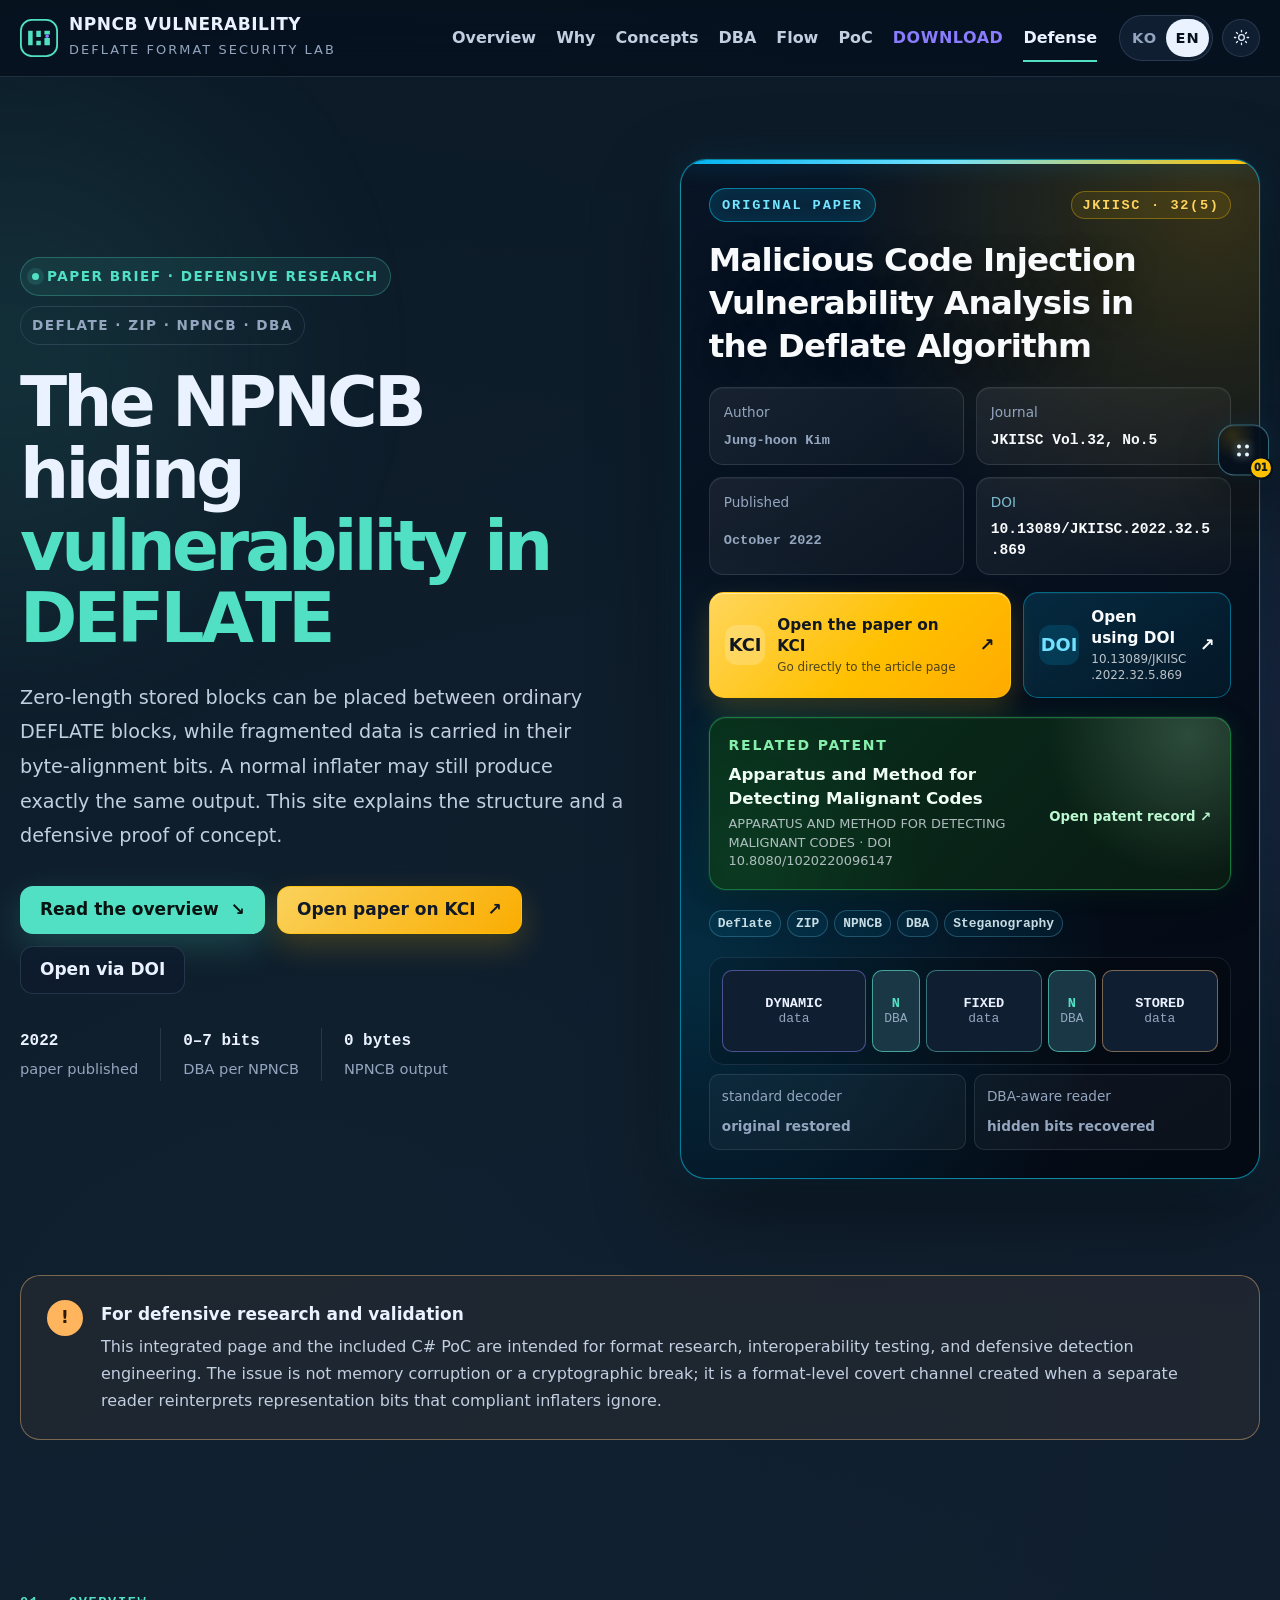
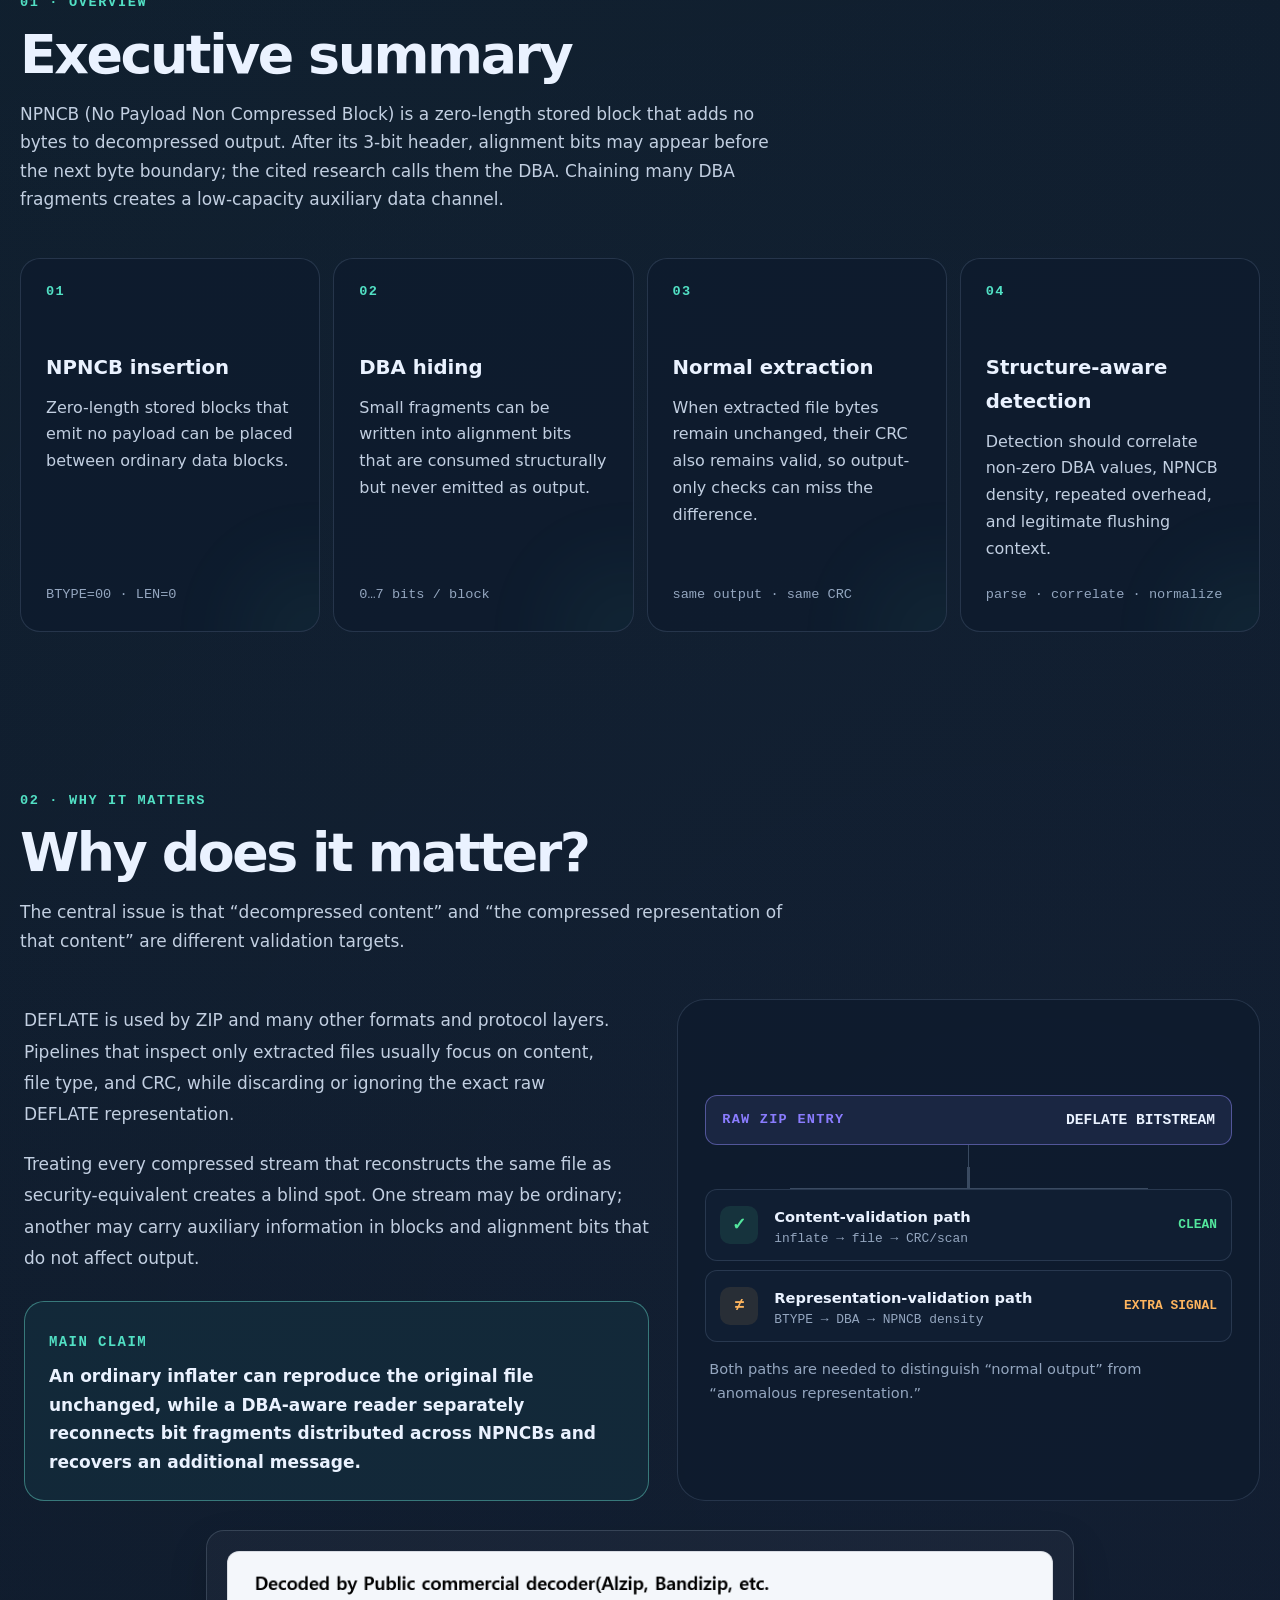
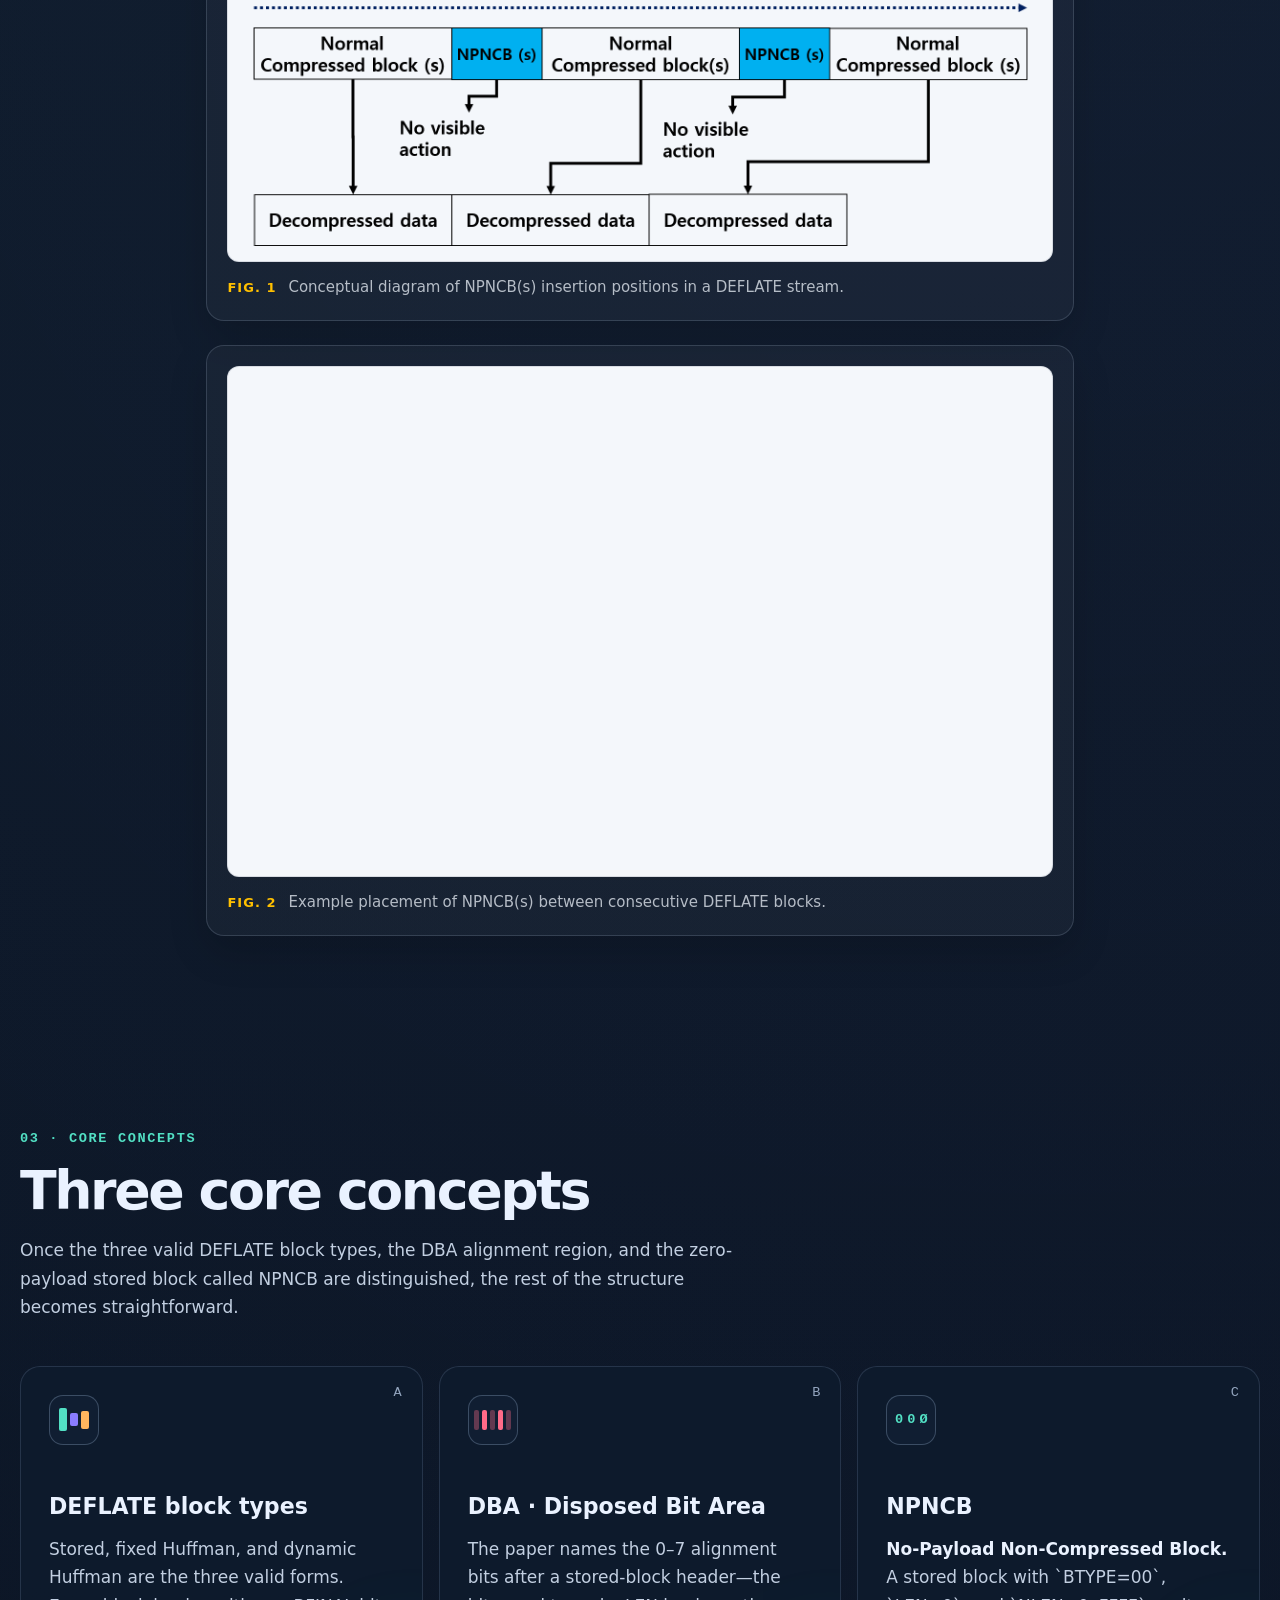
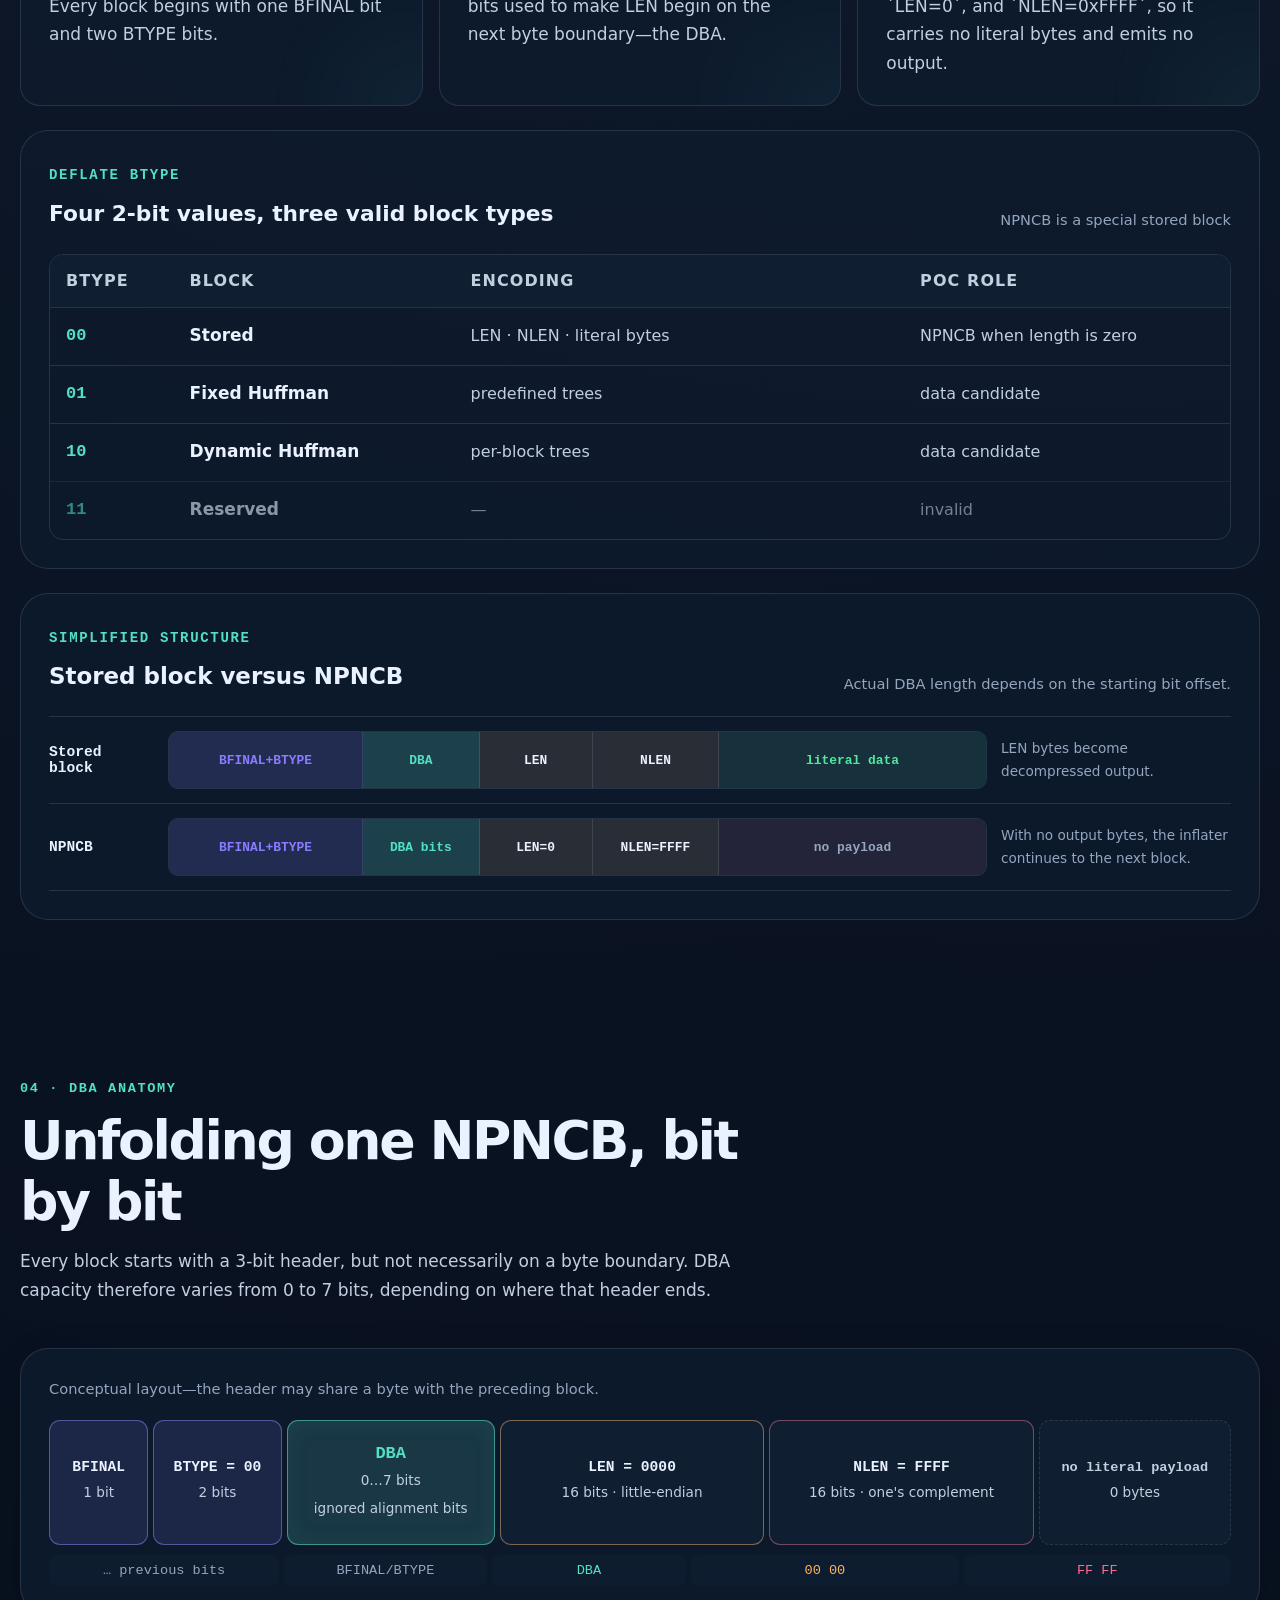
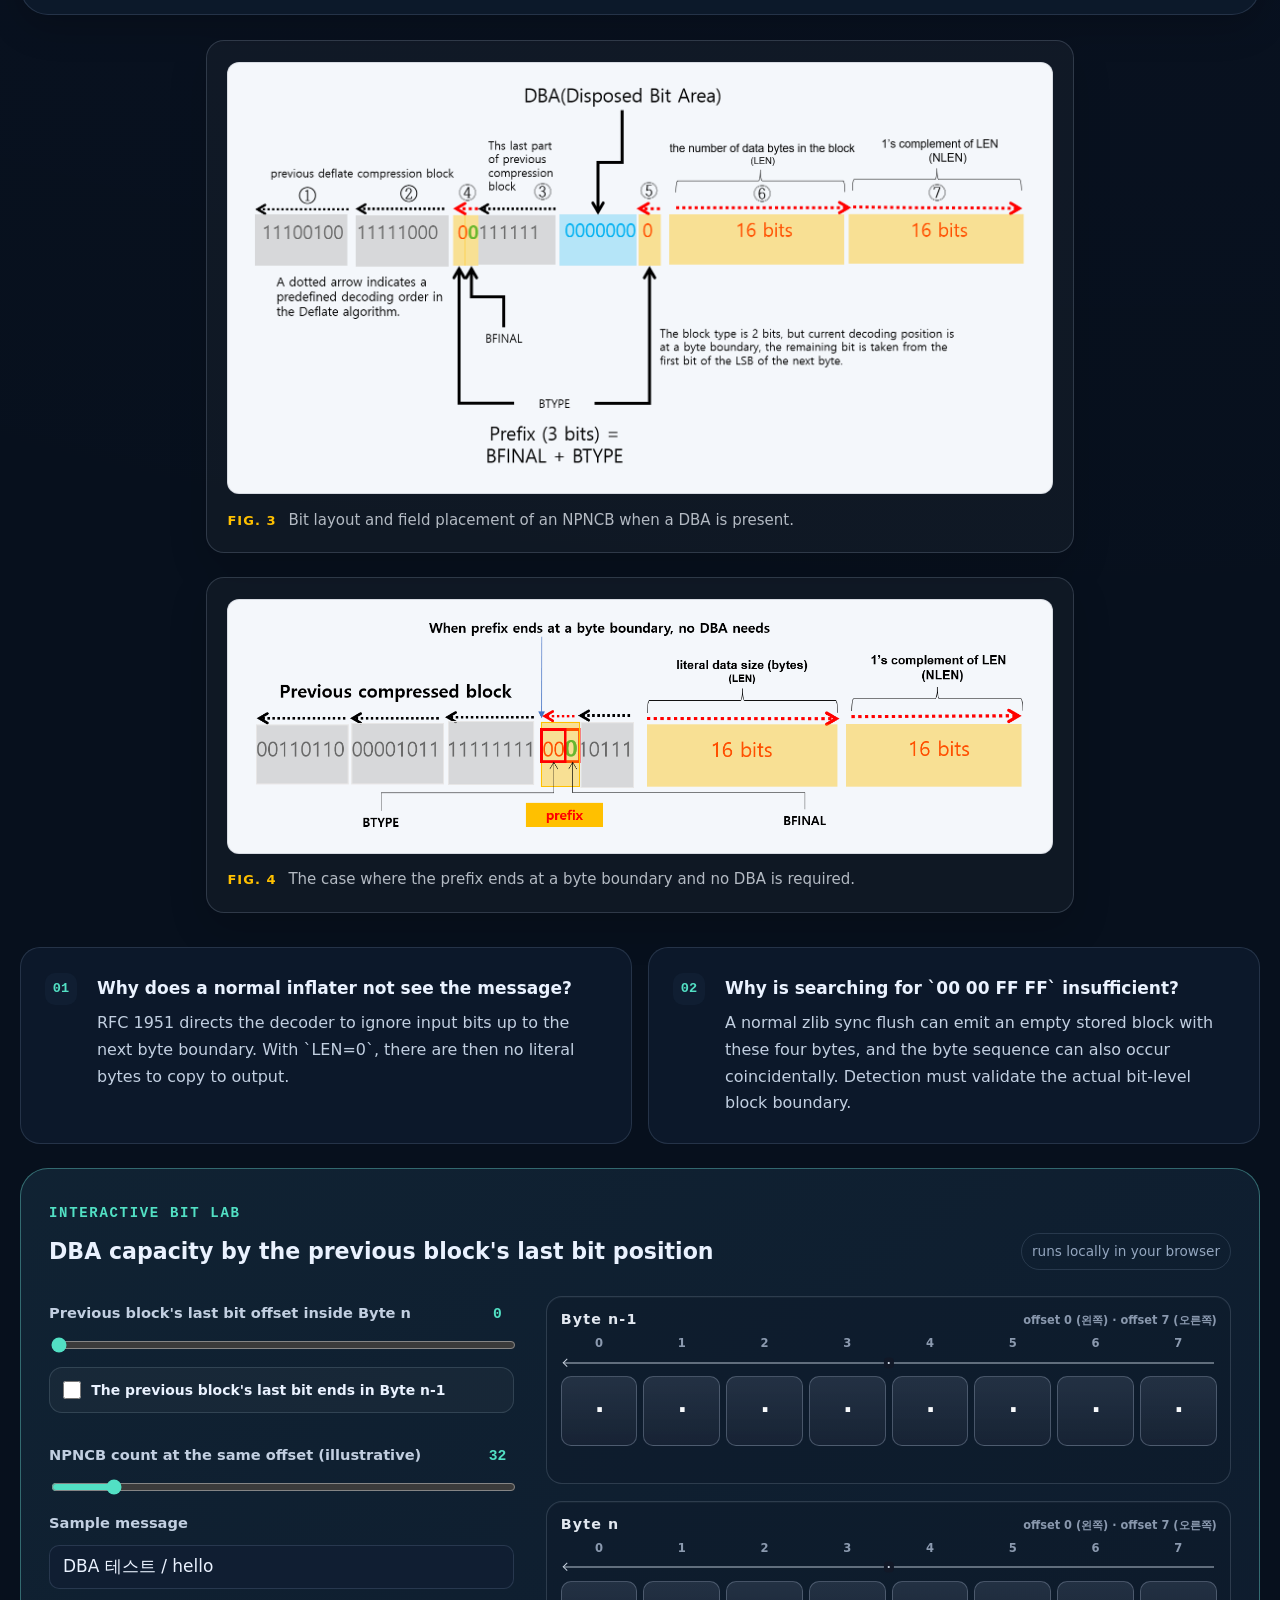
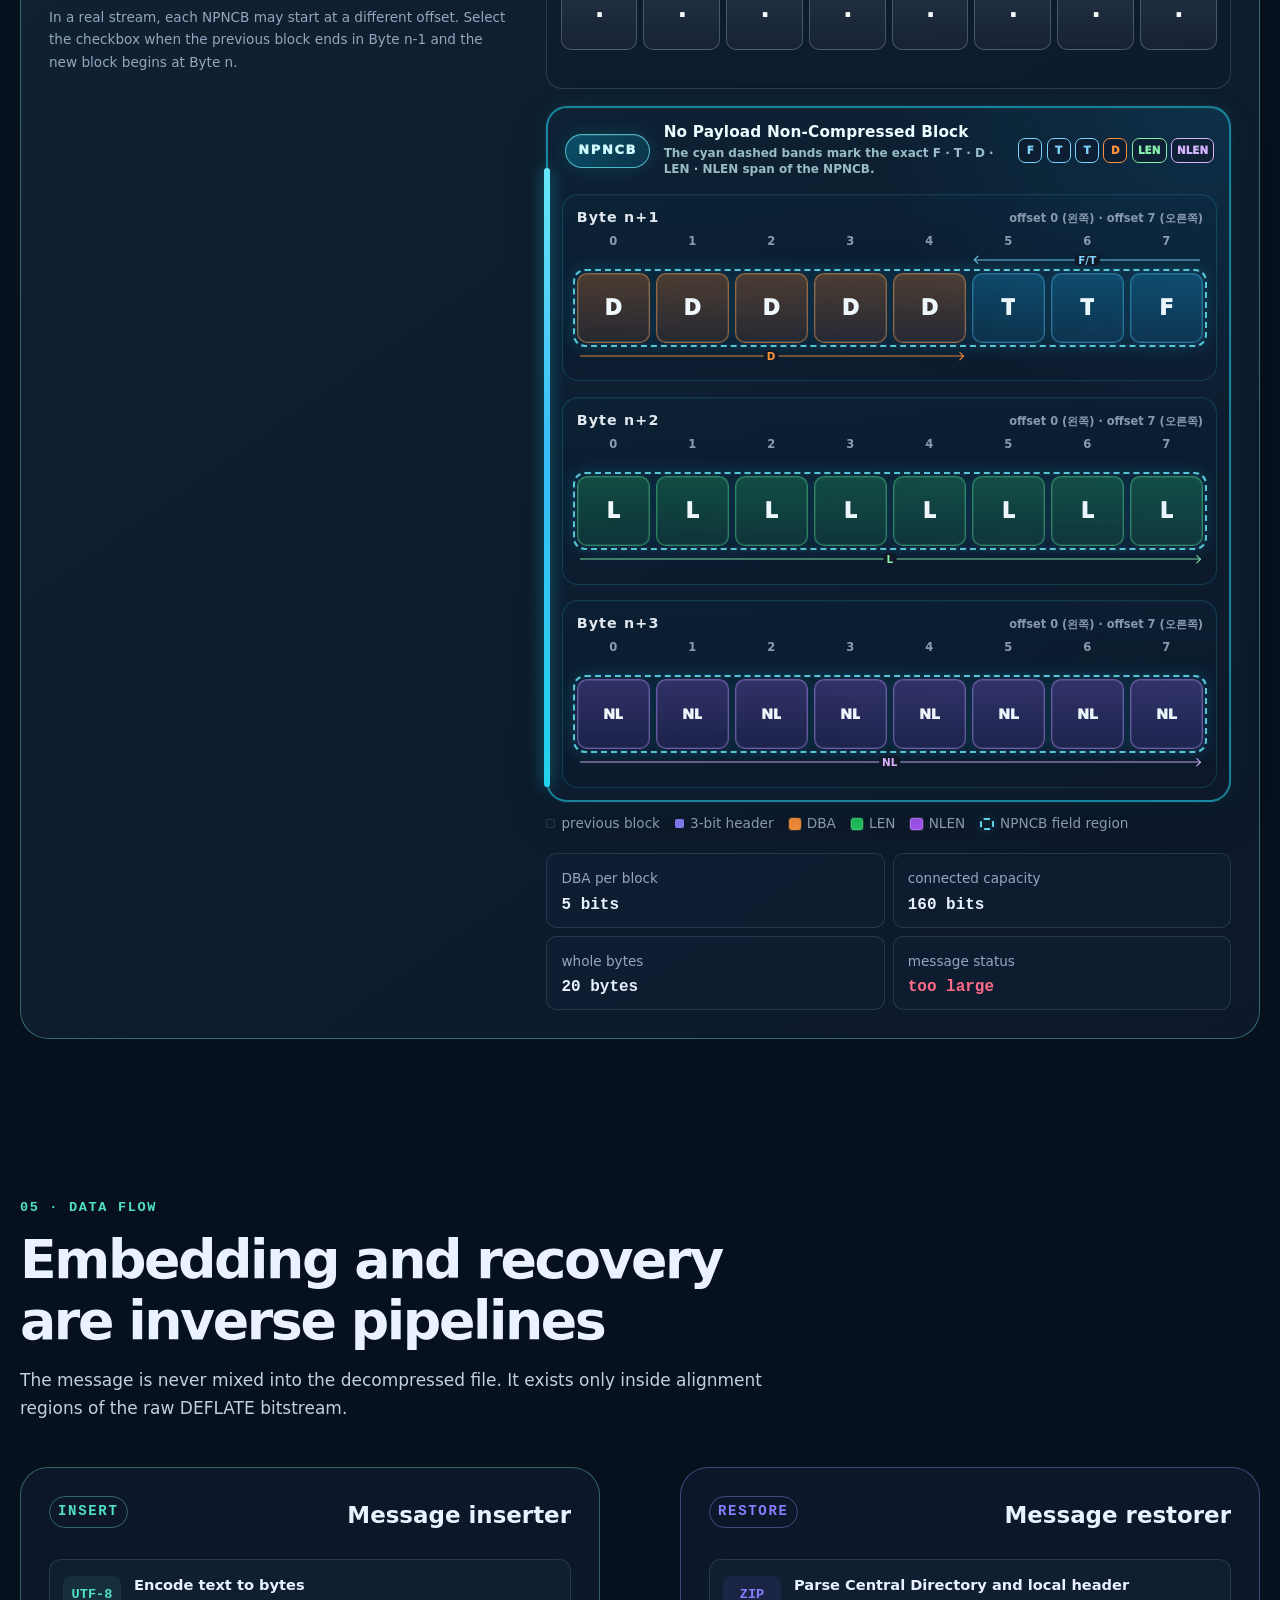
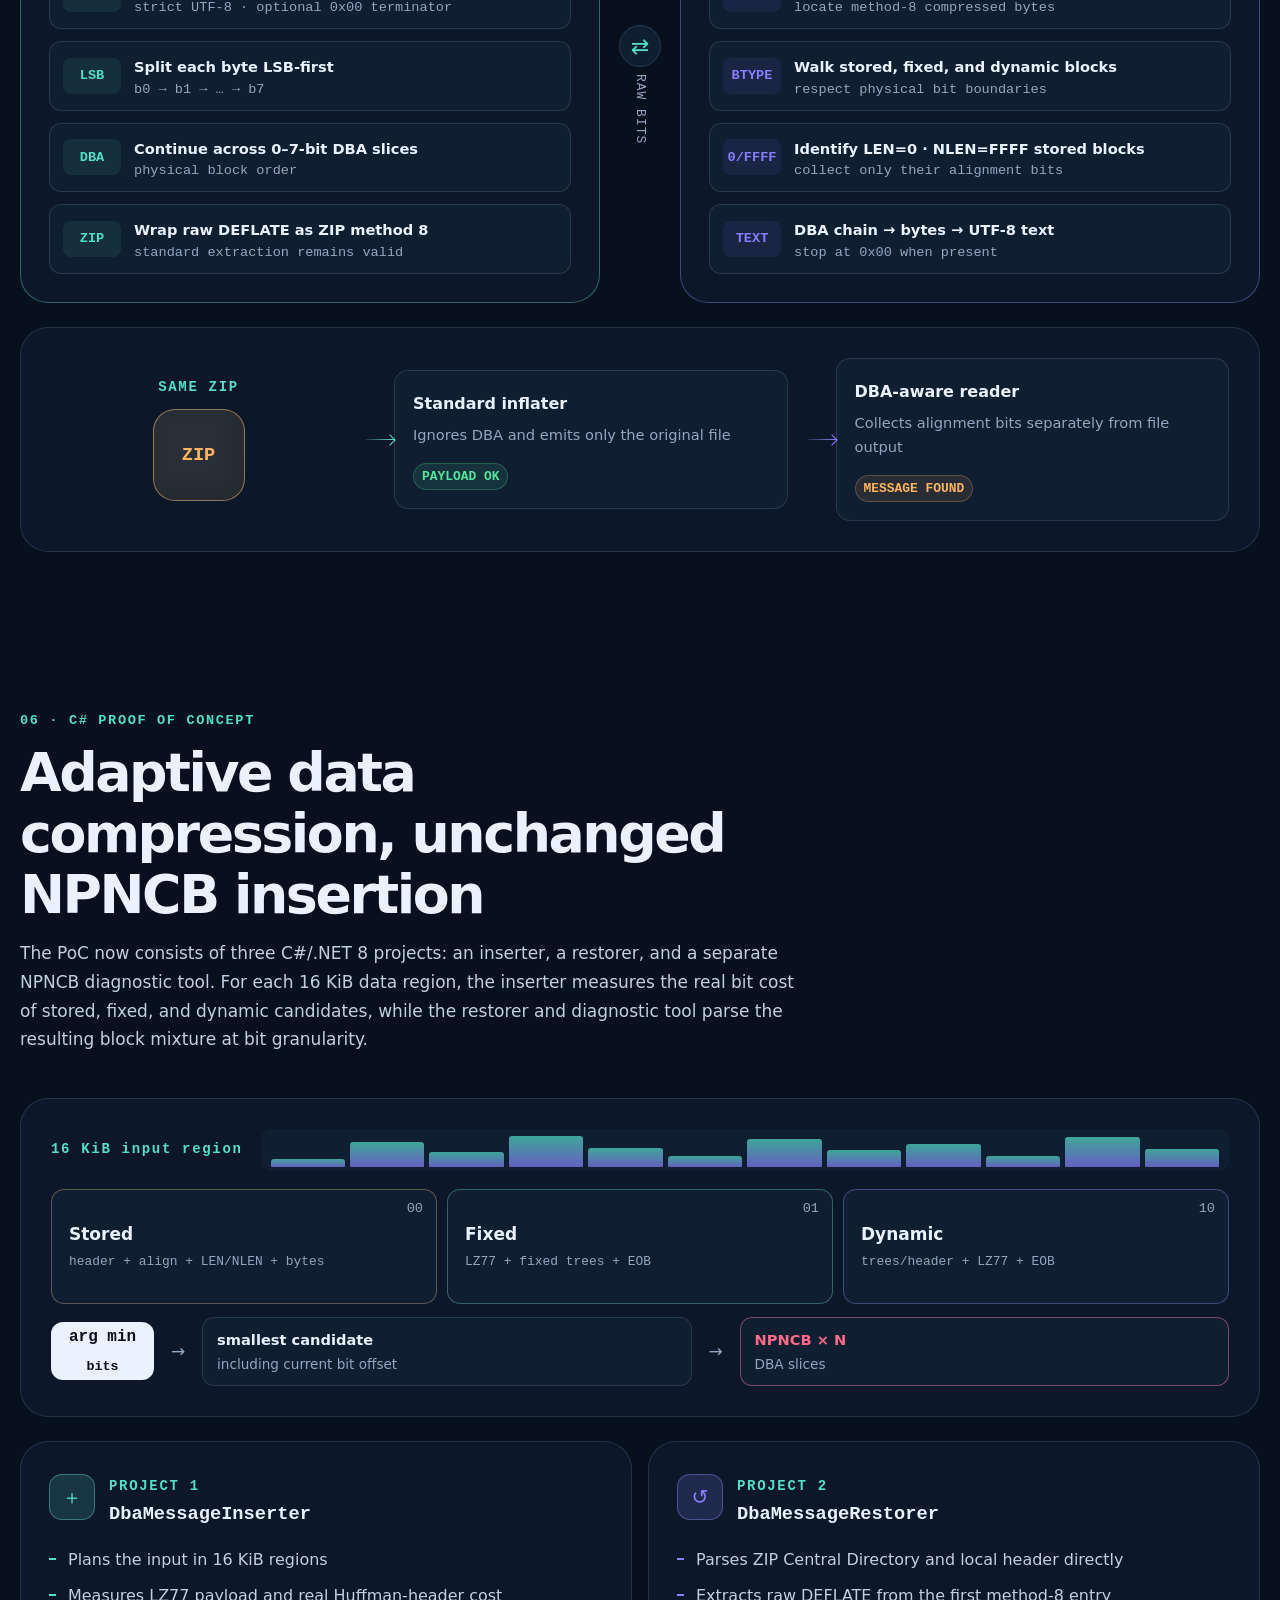
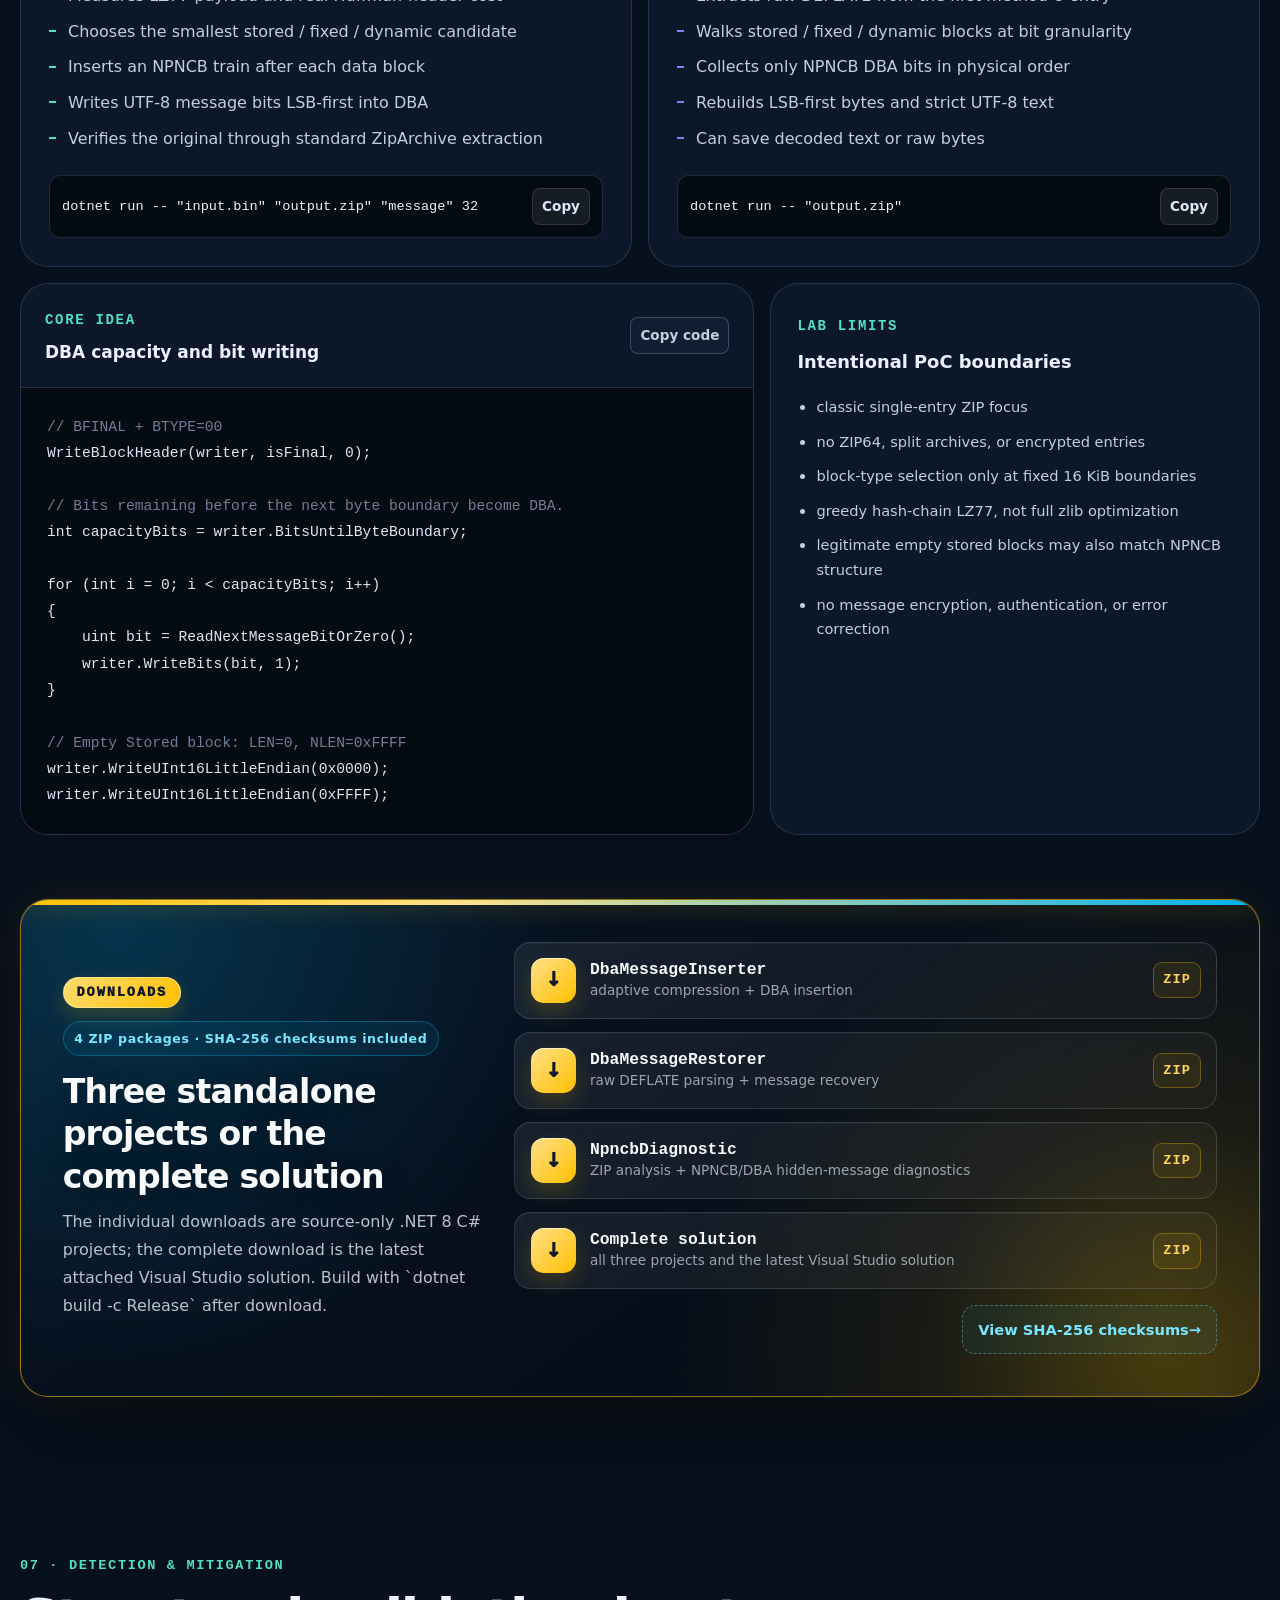
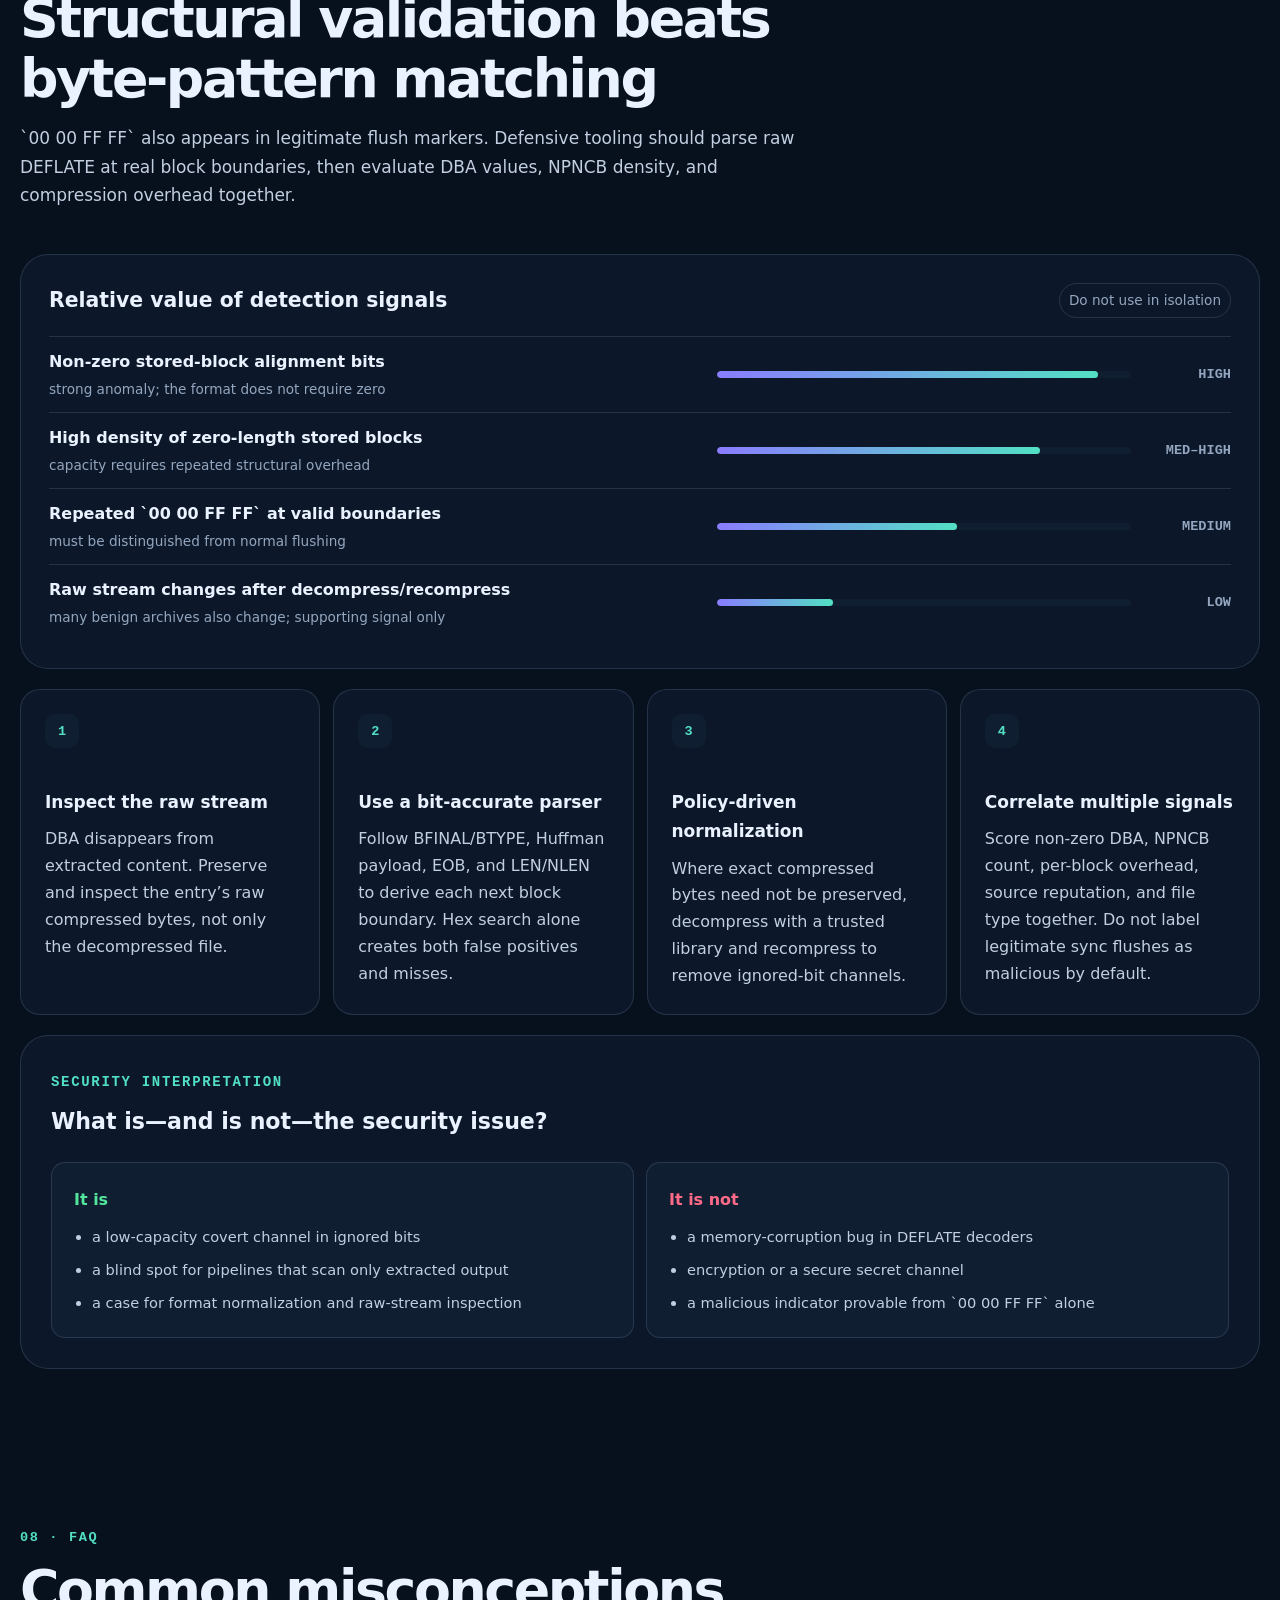
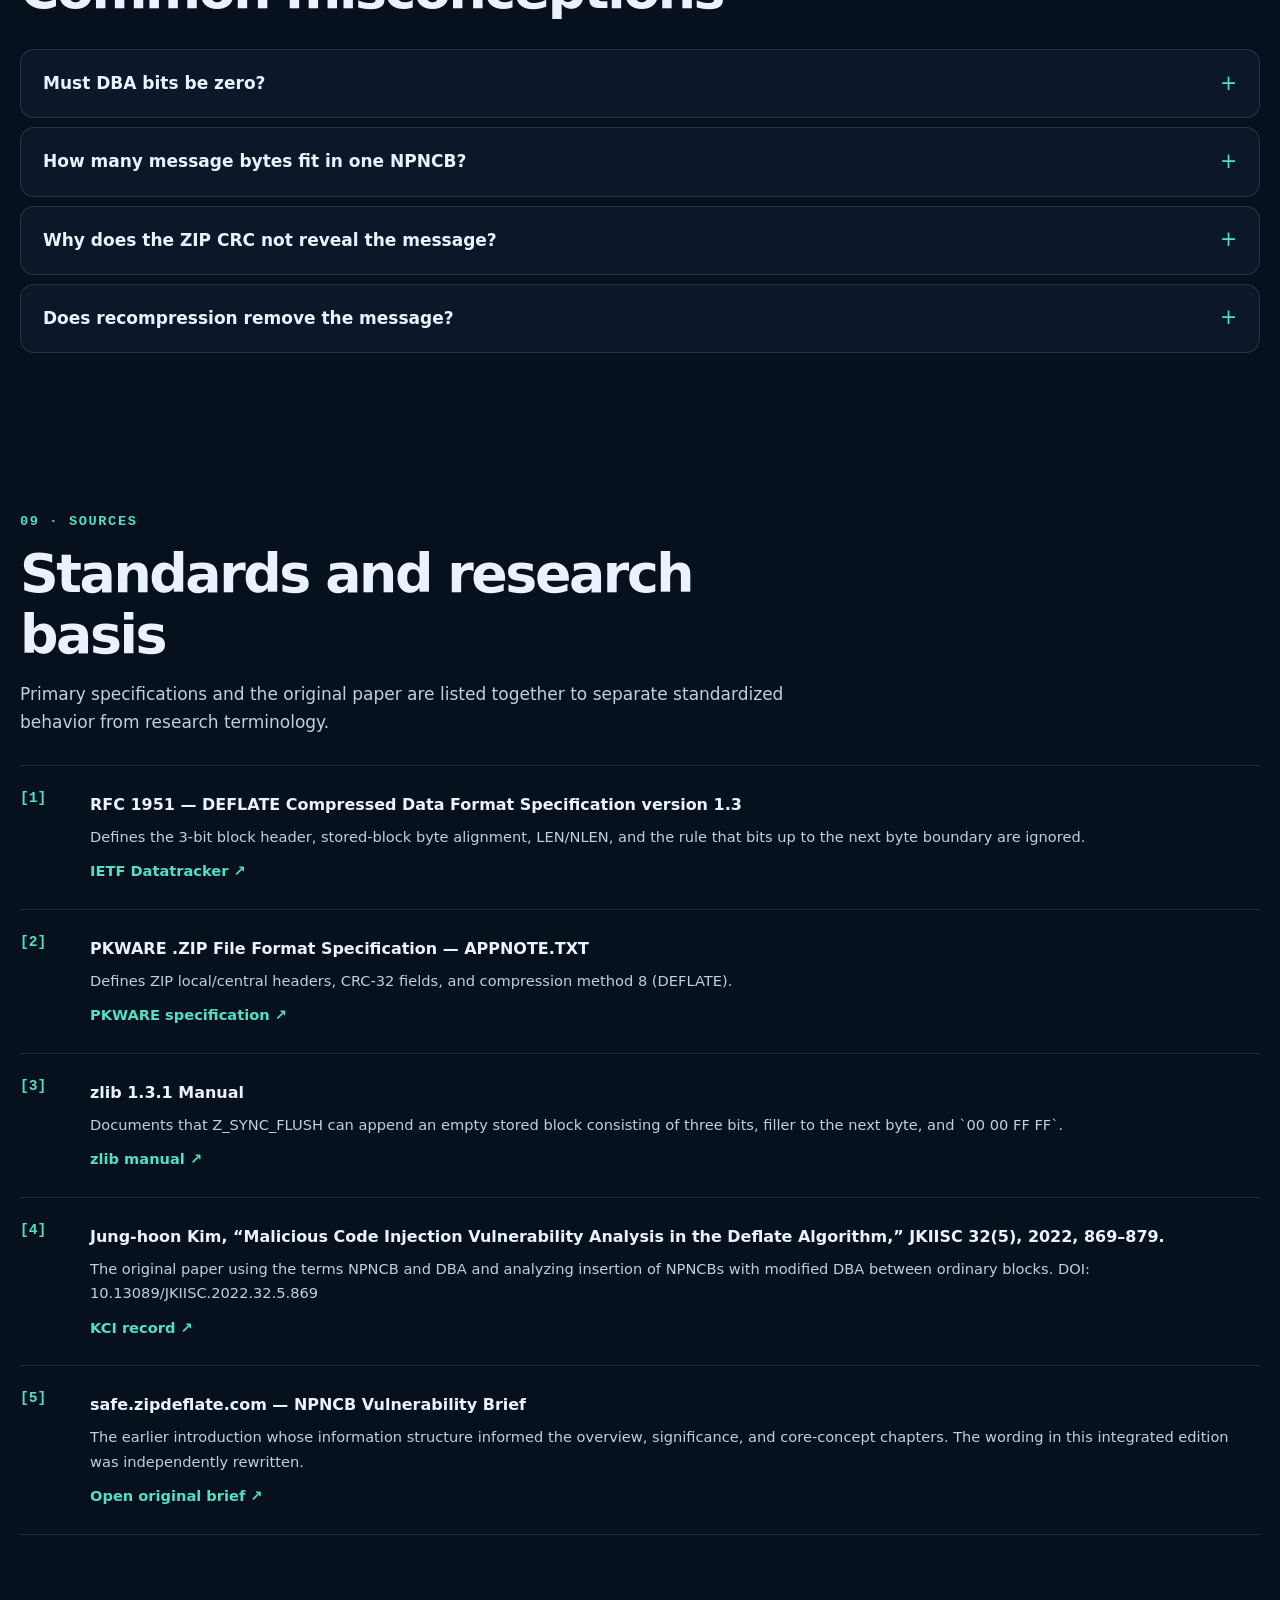
==== commit d400f1c2: "Update index.html" ====
--- a/index.html
+++ b/index.html
@@ -1462,6 +1462,425 @@
       }
     }
 
+
+    /* 2026-07 update: keep desktop and hamburger navigation identical,
+       and add an accessible right-side floating section navigator. */
+    @media (prefers-reduced-motion: no-preference) {
+      html { scroll-behavior: smooth; }
+    }
+
+    #overview,
+    #why,
+    #core-concepts,
+    #anatomy,
+    #flow,
+    #poc,
+    #downloads,
+    #defense,
+    #faq,
+    #references {
+      scroll-margin-top: 7.5rem;
+    }
+
+    .mobile-nav[hidden] {
+      display: none !important;
+    }
+
+    .mobile-nav .nav-download {
+      color: var(--accent-2, #ffc000) !important;
+      font-weight: 900 !important;
+      letter-spacing: .04em;
+    }
+
+    .mobile-nav .nav-download::after {
+      content: "↓";
+      margin-left: auto;
+      font-size: .9em;
+      line-height: 1;
+    }
+
+    @media (max-width: 1100px) {
+      .mobile-nav:not([hidden]) {
+        display: grid !important;
+        grid-template-columns: repeat(2, minmax(0, 1fr));
+        gap: .5rem;
+        max-height: calc(100vh - 5.5rem);
+        max-height: calc(100dvh - 5.5rem);
+        overflow-y: auto;
+        overscroll-behavior: contain;
+        -webkit-overflow-scrolling: touch;
+      }
+
+      .mobile-nav a {
+        min-width: 0;
+      }
+
+      body.mobile-nav-open {
+        overflow: hidden;
+      }
+    }
+
+    @media (max-width: 560px) {
+      .mobile-nav:not([hidden]) {
+        grid-template-columns: minmax(0, 1fr);
+      }
+    }
+
+    .floating-section-nav {
+      --scroll-progress: 0;
+      position: fixed;
+      z-index: 95;
+      top: 50%;
+      right: max(.65rem, env(safe-area-inset-right));
+      display: flex;
+      align-items: center;
+      transform: translateY(-50%);
+      font-family: inherit;
+    }
+
+    .floating-nav-toggle {
+      display: none;
+      position: relative;
+      width: 3rem;
+      height: 3rem;
+      padding: 0;
+      border: 1px solid rgba(112, 225, 255, .42);
+      border-radius: 16px;
+      background:
+        radial-gradient(circle at 28% 20%, rgba(255, 192, 0, .16), transparent 45%),
+        rgba(6, 16, 29, .94);
+      color: #e6f8ff;
+      box-shadow:
+        0 16px 38px rgba(0, 0, 0, .34),
+        inset 0 1px 0 rgba(255, 255, 255, .08),
+        0 0 24px rgba(0, 178, 240, .11);
+      cursor: pointer;
+      -webkit-tap-highlight-color: transparent;
+    }
+
+    .floating-nav-toggle:hover,
+    .floating-nav-toggle:focus-visible,
+    .floating-section-nav.is-open .floating-nav-toggle {
+      border-color: rgba(255, 214, 92, .76);
+      color: #ffe08a;
+    }
+
+    .floating-nav-toggle:focus-visible {
+      outline: 3px solid rgba(112, 225, 255, .64);
+      outline-offset: 3px;
+    }
+
+    .floating-nav-toggle-icon {
+      position: absolute;
+      top: 50%;
+      left: 50%;
+      display: grid;
+      grid-template-columns: repeat(2, 4px);
+      gap: 4px;
+      transform: translate(-50%, -50%);
+    }
+
+    .floating-nav-toggle-icon i {
+      display: block;
+      width: 4px;
+      height: 4px;
+      border-radius: 50%;
+      background: currentColor;
+      box-shadow: 0 0 8px currentColor;
+    }
+
+    .floating-nav-toggle-current {
+      position: absolute;
+      right: -.28rem;
+      bottom: -.28rem;
+      display: grid;
+      place-items: center;
+      min-width: 1.35rem;
+      height: 1.35rem;
+      padding-inline: .18rem;
+      border: 2px solid #06101d;
+      border-radius: 999px;
+      background: #ffc000;
+      color: #111827;
+      font-size: .58rem;
+      font-weight: 950;
+      line-height: 1;
+      box-sizing: border-box;
+    }
+
+    .floating-nav-panel {
+      width: clamp(12rem, 13vw, 14rem);
+      max-height: calc(100vh - 7rem);
+      max-height: calc(100dvh - 7rem);
+      padding: .72rem;
+      overflow: hidden;
+      border: 1px solid rgba(148, 163, 184, .24);
+      border-radius: 19px;
+      background:
+        radial-gradient(circle at 100% 0%, rgba(0, 178, 240, .13), transparent 38%),
+        linear-gradient(155deg, rgba(8, 21, 38, .95), rgba(4, 10, 19, .96));
+      box-shadow:
+        0 22px 58px rgba(0, 0, 0, .4),
+        inset 0 1px 0 rgba(255, 255, 255, .07),
+        0 0 30px rgba(0, 178, 240, .08);
+      -webkit-backdrop-filter: blur(18px) saturate(1.15);
+      backdrop-filter: blur(18px) saturate(1.15);
+      box-sizing: border-box;
+    }
+
+    .floating-nav-head {
+      display: flex;
+      align-items: center;
+      justify-content: space-between;
+      gap: .6rem;
+      margin-bottom: .52rem;
+      color: rgba(226, 232, 240, .72);
+      font-size: .62rem;
+      font-weight: 900;
+      letter-spacing: .12em;
+      text-transform: uppercase;
+    }
+
+    .floating-nav-progress-text {
+      color: #79e7ff;
+      font-variant-numeric: tabular-nums;
+      letter-spacing: .02em;
+    }
+
+    .floating-nav-progress {
+      position: relative;
+      height: 3px;
+      margin-bottom: .6rem;
+      overflow: hidden;
+      border-radius: 999px;
+      background: rgba(148, 163, 184, .16);
+    }
+
+    .floating-nav-progress > span {
+      position: absolute;
+      inset: 0 auto 0 0;
+      width: calc(var(--scroll-progress) * 100%);
+      border-radius: inherit;
+      background: linear-gradient(90deg, #00b2f0, #70e1ff 52%, #ffc000);
+      box-shadow: 0 0 12px rgba(0, 178, 240, .35);
+      transition: width .12s linear;
+    }
+
+    .floating-nav-links {
+      display: grid;
+      gap: .22rem;
+      max-height: calc(100vh - 10rem);
+      max-height: calc(100dvh - 10rem);
+      overflow-y: auto;
+      overscroll-behavior: contain;
+      scrollbar-width: thin;
+      scrollbar-color: rgba(112, 225, 255, .38) transparent;
+    }
+
+    .floating-nav-link {
+      position: relative;
+      display: flex;
+      align-items: center;
+      gap: .55rem;
+      min-height: 2.25rem;
+      min-width: 0;
+      padding: .36rem .48rem;
+      border: 1px solid transparent;
+      border-radius: 11px;
+      color: rgba(226, 232, 240, .76);
+      text-decoration: none;
+      transition: color .18s ease, background .18s ease, border-color .18s ease, transform .18s ease;
+      box-sizing: border-box;
+    }
+
+    .floating-nav-link:hover,
+    .floating-nav-link:focus-visible {
+      color: #f8fafc;
+      border-color: rgba(112, 225, 255, .28);
+      background: rgba(0, 178, 240, .09);
+      transform: translateX(-2px);
+    }
+
+    .floating-nav-link:focus-visible {
+      outline: 2px solid rgba(112, 225, 255, .64);
+      outline-offset: 2px;
+    }
+
+    .floating-nav-link.is-active,
+    .floating-nav-link[aria-current="location"] {
+      color: #f8fafc;
+      border-color: rgba(112, 225, 255, .38);
+      background: linear-gradient(135deg, rgba(0, 178, 240, .17), rgba(255, 192, 0, .055));
+      box-shadow: inset 3px 0 0 #00b2f0;
+    }
+
+    .floating-nav-link.nav-download {
+      color: #ffd45c;
+    }
+
+    .floating-nav-link.nav-download.is-active,
+    .floating-nav-link.nav-download:hover,
+    .floating-nav-link.nav-download:focus-visible {
+      border-color: rgba(255, 192, 0, .4);
+      background: rgba(255, 192, 0, .09);
+      box-shadow: inset 3px 0 0 #ffc000;
+    }
+
+    .floating-nav-index {
+      display: grid;
+      place-items: center;
+      flex: 0 0 1.72rem;
+      width: 1.72rem;
+      height: 1.72rem;
+      border: 1px solid rgba(148, 163, 184, .22);
+      border-radius: 8px;
+      background: rgba(255, 255, 255, .035);
+      color: #8ddfff;
+      font-size: .61rem;
+      font-weight: 950;
+      line-height: 1;
+      font-variant-numeric: tabular-nums;
+      box-sizing: border-box;
+    }
+
+    .floating-nav-link.is-active .floating-nav-index,
+    .floating-nav-link[aria-current="location"] .floating-nav-index {
+      border-color: rgba(112, 225, 255, .54);
+      background: rgba(0, 178, 240, .14);
+      color: #e6f8ff;
+    }
+
+    .floating-nav-link.nav-download .floating-nav-index {
+      color: #ffd45c;
+      border-color: rgba(255, 192, 0, .26);
+    }
+
+    .floating-nav-label {
+      min-width: 0;
+      overflow: hidden;
+      font-size: .73rem;
+      font-weight: 800;
+      line-height: 1.25;
+      letter-spacing: .01em;
+      white-space: nowrap;
+      text-overflow: ellipsis;
+    }
+
+    .floating-nav-separator {
+      height: 1px;
+      margin: .28rem .42rem;
+      background: linear-gradient(90deg, transparent, rgba(148, 163, 184, .26), transparent);
+    }
+
+    .floating-nav-top .floating-nav-index {
+      color: #86efac;
+      border-color: rgba(74, 222, 128, .28);
+    }
+
+    html[data-theme="light"] .floating-nav-panel {
+      border-color: rgba(15, 23, 42, .14);
+      background:
+        radial-gradient(circle at 100% 0%, rgba(0, 178, 240, .1), transparent 38%),
+        linear-gradient(155deg, rgba(255, 255, 255, .96), rgba(242, 248, 251, .96));
+      box-shadow: 0 20px 48px rgba(15, 23, 42, .15), inset 0 1px 0 rgba(255, 255, 255, .9);
+    }
+
+    html[data-theme="light"] .floating-nav-head,
+    html[data-theme="light"] .floating-nav-link {
+      color: #475569;
+    }
+
+    html[data-theme="light"] .floating-nav-link:hover,
+    html[data-theme="light"] .floating-nav-link:focus-visible,
+    html[data-theme="light"] .floating-nav-link.is-active,
+    html[data-theme="light"] .floating-nav-link[aria-current="location"] {
+      color: #0f172a;
+    }
+
+    html[data-theme="light"] .floating-nav-toggle {
+      border-color: rgba(0, 132, 180, .34);
+      background: rgba(255, 255, 255, .96);
+      color: #0f4c63;
+      box-shadow: 0 14px 34px rgba(15, 23, 42, .16);
+    }
+
+    html[data-theme="light"] .floating-nav-toggle-current {
+      border-color: #ffffff;
+    }
+
+    @media (max-width: 1599px) {
+      .floating-nav-toggle {
+        display: block;
+      }
+
+      .floating-nav-panel {
+        position: absolute;
+        top: 50%;
+        right: calc(100% + .68rem);
+        opacity: 0;
+        visibility: hidden;
+        pointer-events: none;
+        transform: translate(1rem, -50%) scale(.98);
+        transform-origin: right center;
+        transition: opacity .2s ease, visibility .2s ease, transform .2s ease;
+      }
+
+      .floating-section-nav.is-open .floating-nav-panel {
+        opacity: 1;
+        visibility: visible;
+        pointer-events: auto;
+        transform: translate(0, -50%) scale(1);
+      }
+    }
+
+    @media (max-width: 720px) {
+      .floating-section-nav {
+        top: auto;
+        right: max(.7rem, env(safe-area-inset-right));
+        bottom: max(.8rem, env(safe-area-inset-bottom));
+        transform: none;
+      }
+
+      .floating-nav-toggle {
+        width: 2.8rem;
+        height: 2.8rem;
+        border-radius: 15px;
+      }
+
+      .floating-nav-panel {
+        top: auto;
+        right: calc(100% + .58rem);
+        bottom: 0;
+        width: min(17rem, calc(100vw - 5.2rem));
+        max-height: calc(100vh - 6.5rem);
+        max-height: calc(100dvh - 6.5rem);
+        transform: translateX(1rem) scale(.98);
+        transform-origin: right bottom;
+      }
+
+      .floating-section-nav.is-open .floating-nav-panel {
+        transform: translateX(0) scale(1);
+      }
+
+      .floating-nav-links {
+        max-height: calc(100vh - 10rem);
+        max-height: calc(100dvh - 10rem);
+      }
+    }
+
+    @media (prefers-reduced-motion: reduce) {
+      .floating-nav-progress > span,
+      .floating-nav-link,
+      .floating-nav-panel {
+        transition: none;
+      }
+
+      .floating-nav-link:hover,
+      .floating-nav-link:focus-visible {
+        transform: none;
+      }
+    }
+
 </style>
 </head>
 <body>
@@ -1508,16 +1927,45 @@
     </div>
     <nav class="mobile-nav" id="mobile-nav" aria-label="Mobile navigation" hidden>
       <a href="#overview"><span class="lang-ko">개요</span><span class="lang-en">Overview</span></a>
-      <a href="#why"><span class="lang-ko">왜 중요한가</span><span class="lang-en">Why it matters</span></a>
-      <a href="#core-concepts"><span class="lang-ko">핵심 개념</span><span class="lang-en">Core concepts</span></a>
-      <a href="#anatomy"><span class="lang-ko">DBA 구조</span><span class="lang-en">DBA anatomy</span></a>
-      <a href="#flow"><span class="lang-ko">삽입·복원 흐름</span><span class="lang-en">Embedding & recovery</span></a>
-      <a href="#poc"><span class="lang-ko">PoC 프로그램</span><span class="lang-en">PoC programs</span></a>
-      <a href="#defense"><span class="lang-ko">탐지·대응</span><span class="lang-en">Detection & mitigation</span></a>
-      <a href="#faq">FAQ</a>
-      <a href="#references"><span class="lang-ko">근거 자료</span><span class="lang-en">References</span></a>
+      <a href="#why"><span class="lang-ko">중요성</span><span class="lang-en">Why</span></a>
+      <a href="#core-concepts"><span class="lang-ko">핵심 개념</span><span class="lang-en">Concepts</span></a>
+      <a href="#anatomy"><span class="lang-ko">DBA</span><span class="lang-en">DBA</span></a>
+      <a href="#flow"><span class="lang-ko">흐름</span><span class="lang-en">Flow</span></a>
+      <a href="#poc">PoC</a>
+      <a class="nav-download" href="#downloads">DOWNLOAD</a>
+      <a href="#defense"><span class="lang-ko">방어</span><span class="lang-en">Defense</span></a>
     </nav>
   </header>
+
+  <nav class="floating-section-nav" id="floating-section-nav" aria-label="빠른 섹션 이동 / Quick section navigation">
+    <button class="floating-nav-toggle" id="floating-nav-toggle" type="button" aria-expanded="false" aria-controls="floating-nav-panel">
+      <span class="floating-nav-toggle-icon" aria-hidden="true"><i></i><i></i><i></i><i></i></span>
+      <span class="floating-nav-toggle-current" aria-hidden="true">01</span>
+      <span class="sr-only"><span class="lang-ko">빠른 이동 메뉴 열기</span><span class="lang-en">Open quick navigation</span></span>
+    </button>
+    <div class="floating-nav-panel" id="floating-nav-panel">
+      <div class="floating-nav-head">
+        <span><span class="lang-ko">빠른 이동</span><span class="lang-en">QUICK NAV</span></span>
+        <span class="floating-nav-progress-text">0%</span>
+      </div>
+      <div class="floating-nav-progress" aria-hidden="true"><span></span></div>
+      <div class="floating-nav-links">
+        <a class="floating-nav-link" href="#overview" title="개요 / Overview"><span class="floating-nav-index">01</span><span class="floating-nav-label"><span class="lang-ko">개요</span><span class="lang-en">Overview</span></span></a>
+        <a class="floating-nav-link" href="#why" title="중요성 / Why"><span class="floating-nav-index">02</span><span class="floating-nav-label"><span class="lang-ko">중요성</span><span class="lang-en">Why</span></span></a>
+        <a class="floating-nav-link" href="#core-concepts" title="핵심 개념 / Concepts"><span class="floating-nav-index">03</span><span class="floating-nav-label"><span class="lang-ko">핵심 개념</span><span class="lang-en">Concepts</span></span></a>
+        <a class="floating-nav-link" href="#anatomy" title="DBA"><span class="floating-nav-index">04</span><span class="floating-nav-label">DBA</span></a>
+        <a class="floating-nav-link" href="#flow" title="흐름 / Flow"><span class="floating-nav-index">05</span><span class="floating-nav-label"><span class="lang-ko">흐름</span><span class="lang-en">Flow</span></span></a>
+        <a class="floating-nav-link" href="#poc" title="PoC"><span class="floating-nav-index">06</span><span class="floating-nav-label">PoC</span></a>
+        <a class="floating-nav-link nav-download" href="#downloads" title="DOWNLOAD"><span class="floating-nav-index">07</span><span class="floating-nav-label">DOWNLOAD</span></a>
+        <a class="floating-nav-link" href="#defense" title="방어 / Defense"><span class="floating-nav-index">08</span><span class="floating-nav-label"><span class="lang-ko">방어</span><span class="lang-en">Defense</span></span></a>
+        <span class="floating-nav-separator" aria-hidden="true"></span>
+        <a class="floating-nav-link" href="#faq" title="FAQ"><span class="floating-nav-index">09</span><span class="floating-nav-label">FAQ</span></a>
+        <a class="floating-nav-link" href="#references" title="근거 자료 / References"><span class="floating-nav-index">10</span><span class="floating-nav-label"><span class="lang-ko">근거 자료</span><span class="lang-en">References</span></span></a>
+        <span class="floating-nav-separator" aria-hidden="true"></span>
+        <a class="floating-nav-link floating-nav-top" href="#top" title="처음으로 / Back to top"><span class="floating-nav-index">↑</span><span class="floating-nav-label"><span class="lang-ko">처음으로</span><span class="lang-en">Back to top</span></span></a>
+      </div>
+    </div>
+  </nav>
 
   <main id="main-content">
 
@@ -1528,7 +1976,7 @@
           <span class="eyebrow muted">DEFLATE · ZIP · NPNCB · DBA</span>
         </div>
         <h1 id="hero-title">
-          <span class="lang-ko">Deflate 압축 스트림의<br><em>NPNCB 은닉 취약점</em></span>
+          <span class="lang-ko">Deflate 압축 스트림<br><em>NPNCB 은닉 취약점</em></span>
           <span class="lang-en">The NPNCB hiding<br><em>vulnerability in DEFLATE</em></span>
         </h1>
         <p class="hero-lead">
@@ -2105,6 +2553,228 @@
   <div class="toast" id="toast" role="status" aria-live="polite"></div>
 
 
+
+
+  <script>
+    (function () {
+      'use strict';
+
+      const desktopNav = document.querySelector('.desktop-nav.integrated-nav');
+      const mobileNav = document.getElementById('mobile-nav');
+      const mobileButton = document.getElementById('mobile-menu-button');
+
+      /* Keep hamburger navigation sourced from the desktop navigation so the
+         labels, order, and DOWNLOAD link cannot drift apart later. */
+      if (desktopNav && mobileNav) {
+        mobileNav.innerHTML = desktopNav.innerHTML;
+        mobileNav.dataset.syncedWithDesktop = 'true';
+      }
+
+      const closeMobileNav = () => {
+        if (!mobileNav || !mobileButton) return;
+        mobileNav.hidden = true;
+        mobileButton.setAttribute('aria-expanded', 'false');
+        document.body.classList.remove('mobile-nav-open');
+      };
+
+      if (mobileNav && mobileButton) {
+        mobileNav.querySelectorAll('a[href^="#"]').forEach((link) => {
+          link.addEventListener('click', closeMobileNav);
+        });
+
+        /* assets/app.js remains the primary controller. This fallback only
+           toggles the menu when no other handler changed its state. */
+        mobileButton.addEventListener('click', () => {
+          const beforeExpanded = mobileButton.getAttribute('aria-expanded');
+          const beforeHidden = mobileNav.hidden;
+
+          window.setTimeout(() => {
+            const untouched = (
+              mobileButton.getAttribute('aria-expanded') === beforeExpanded
+              && mobileNav.hidden === beforeHidden
+            );
+            if (!untouched) return;
+
+            const shouldOpen = beforeExpanded !== 'true';
+            mobileButton.setAttribute('aria-expanded', String(shouldOpen));
+            mobileNav.hidden = !shouldOpen;
+            document.body.classList.toggle('mobile-nav-open', shouldOpen);
+          }, 0);
+        });
+
+        document.addEventListener('click', (event) => {
+          if (mobileNav.hidden || event.target.closest('.site-header')) return;
+          closeMobileNav();
+        });
+
+        window.addEventListener('resize', () => {
+          if (window.innerWidth > 1100) closeMobileNav();
+        }, { passive: true });
+      }
+
+      let cancelHashSettlement = () => {};
+      const reducedMotion = window.matchMedia('(prefers-reduced-motion: reduce)');
+
+      function scheduleHashSettlement(link) {
+        const href = link && link.getAttribute('href');
+        if (!href || href.charAt(0) !== '#' || href.length < 2) return;
+
+        const target = document.getElementById(decodeURIComponent(href.slice(1)));
+        if (!target) return;
+
+        cancelHashSettlement();
+        let cancelled = false;
+        const timers = [];
+        const cancelEvents = ['wheel', 'touchstart', 'pointerdown', 'keydown'];
+
+        const cleanup = () => {
+          if (cancelled) return;
+          cancelled = true;
+          timers.forEach((timer) => window.clearTimeout(timer));
+          cancelEvents.forEach((type) => window.removeEventListener(type, cleanup));
+        };
+        cancelHashSettlement = cleanup;
+
+        cancelEvents.forEach((type) => {
+          window.addEventListener(type, cleanup, { once: true, passive: true });
+        });
+
+        const alignTarget = (behavior) => {
+          if (cancelled || window.location.hash !== href) return;
+          const scrollMargin = Number.parseFloat(window.getComputedStyle(target).scrollMarginTop) || 0;
+          const delta = target.getBoundingClientRect().top - scrollMargin;
+          if (Math.abs(delta) > 6) {
+            window.scrollBy({ top: delta, left: 0, behavior });
+          }
+          requestFloatingUpdate();
+        };
+
+        timers.push(window.setTimeout(
+          () => alignTarget(reducedMotion.matches ? 'auto' : 'smooth'),
+          450,
+        ));
+        timers.push(window.setTimeout(() => {
+          alignTarget('auto');
+          cleanup();
+        }, 1450));
+      }
+
+      const floatingNav = document.getElementById('floating-section-nav');
+      const floatingToggle = document.getElementById('floating-nav-toggle');
+      if (!floatingNav || !floatingToggle) return;
+
+      const floatingLinks = Array.from(
+        floatingNav.querySelectorAll('.floating-nav-link[href^="#"]:not(.floating-nav-top)')
+      );
+      const progressText = floatingNav.querySelector('.floating-nav-progress-text');
+      const currentNumber = floatingNav.querySelector('.floating-nav-toggle-current');
+      const compactMode = window.matchMedia('(max-width: 1599px)');
+
+      const records = floatingLinks.map((link) => {
+        const id = decodeURIComponent(link.getAttribute('href').slice(1));
+        return { link, section: document.getElementById(id) };
+      }).filter((record) => record.section);
+
+      const closeFloatingNav = () => {
+        floatingNav.classList.remove('is-open');
+        floatingToggle.setAttribute('aria-expanded', 'false');
+      };
+
+      if (mobileButton) {
+        mobileButton.addEventListener('click', closeFloatingNav);
+      }
+
+      floatingToggle.addEventListener('click', (event) => {
+        event.stopPropagation();
+        closeMobileNav();
+        const willOpen = !floatingNav.classList.contains('is-open');
+        floatingNav.classList.toggle('is-open', willOpen);
+        floatingToggle.setAttribute('aria-expanded', String(willOpen));
+      });
+
+      floatingNav.querySelectorAll('a[href^="#"]').forEach((link) => {
+        link.addEventListener('click', () => {
+          closeMobileNav();
+          if (compactMode.matches) closeFloatingNav();
+        });
+      });
+
+      document.querySelectorAll(
+        '.desktop-nav.integrated-nav a[href^="#"], #mobile-nav a[href^="#"], .floating-section-nav a[href^="#"]'
+      ).forEach((link) => {
+        link.addEventListener('click', () => scheduleHashSettlement(link));
+      });
+
+      document.addEventListener('click', (event) => {
+        if (!floatingNav.contains(event.target)) closeFloatingNav();
+      });
+
+      document.addEventListener('keydown', (event) => {
+        if (event.key !== 'Escape') return;
+        closeFloatingNav();
+        closeMobileNav();
+      });
+
+      const handleCompactChange = () => {
+        if (!compactMode.matches) closeFloatingNav();
+      };
+      if (typeof compactMode.addEventListener === 'function') {
+        compactMode.addEventListener('change', handleCompactChange);
+      } else if (typeof compactMode.addListener === 'function') {
+        compactMode.addListener(handleCompactChange);
+      }
+
+      let frameRequested = false;
+      const updateFloatingNav = () => {
+        frameRequested = false;
+
+        const root = document.documentElement;
+        const maxScroll = Math.max(1, root.scrollHeight - window.innerHeight);
+        const progress = Math.max(0, Math.min(1, window.scrollY / maxScroll));
+        floatingNav.style.setProperty('--scroll-progress', String(progress));
+        if (progressText) progressText.textContent = `${Math.round(progress * 100)}%`;
+
+        if (!records.length) return;
+        const marker = window.scrollY + Math.min(window.innerHeight * 0.36, 320);
+        let activeRecord = records[0];
+
+        records.forEach((record) => {
+          const sectionTop = record.section.getBoundingClientRect().top + window.scrollY;
+          if (sectionTop <= marker) activeRecord = record;
+        });
+
+        if (window.scrollY + window.innerHeight >= root.scrollHeight - 4) {
+          activeRecord = records[records.length - 1];
+        }
+
+        records.forEach((record) => {
+          const isActive = record === activeRecord;
+          record.link.classList.toggle('is-active', isActive);
+          if (isActive) {
+            record.link.setAttribute('aria-current', 'location');
+          } else {
+            record.link.removeAttribute('aria-current');
+          }
+        });
+
+        const index = activeRecord.link.querySelector('.floating-nav-index');
+        if (currentNumber && index) currentNumber.textContent = index.textContent.trim();
+      };
+
+      const requestFloatingUpdate = () => {
+        if (frameRequested) return;
+        frameRequested = true;
+        window.requestAnimationFrame(updateFloatingNav);
+      };
+
+      window.addEventListener('scroll', requestFloatingUpdate, { passive: true });
+      window.addEventListener('resize', requestFloatingUpdate, { passive: true });
+      window.addEventListener('hashchange', requestFloatingUpdate);
+      window.addEventListener('load', requestFloatingUpdate, { once: true });
+      requestFloatingUpdate();
+    }());
+  </script>
+
   <script>
     (function () {
       'use strict';
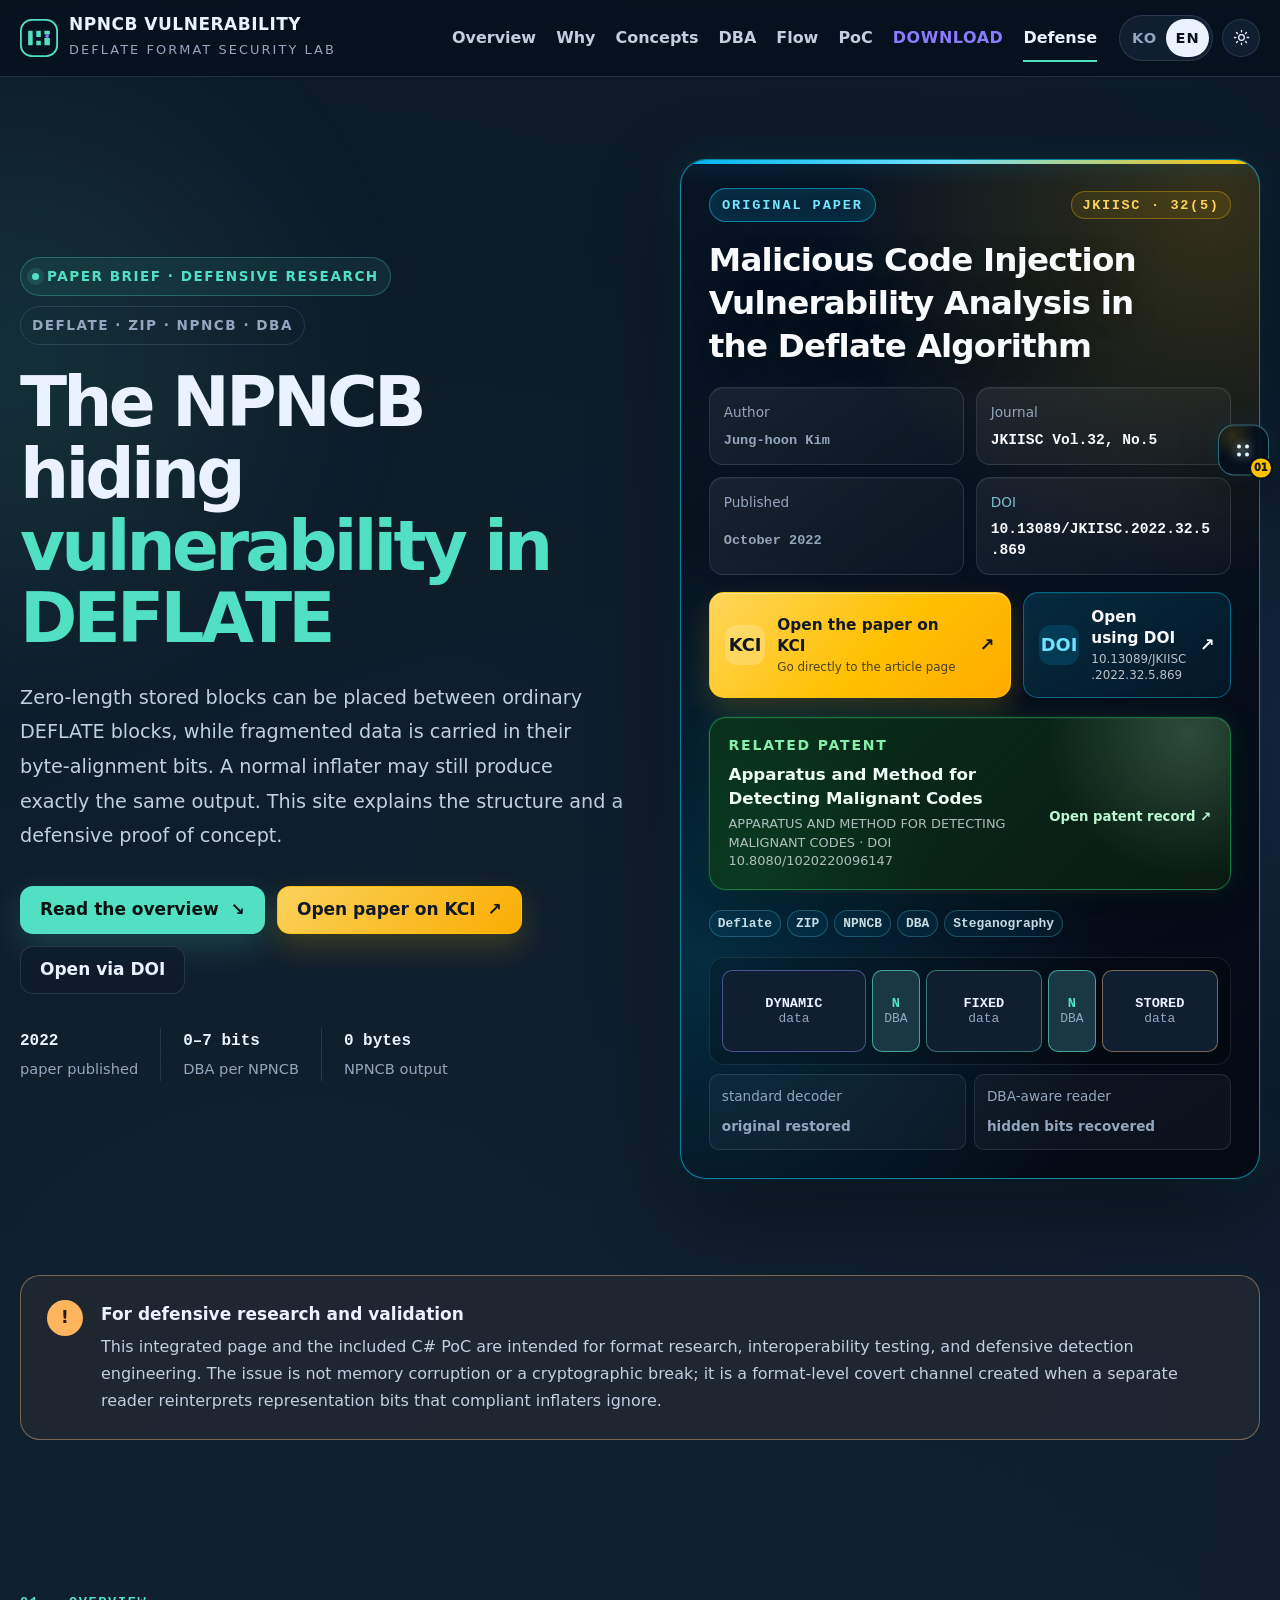
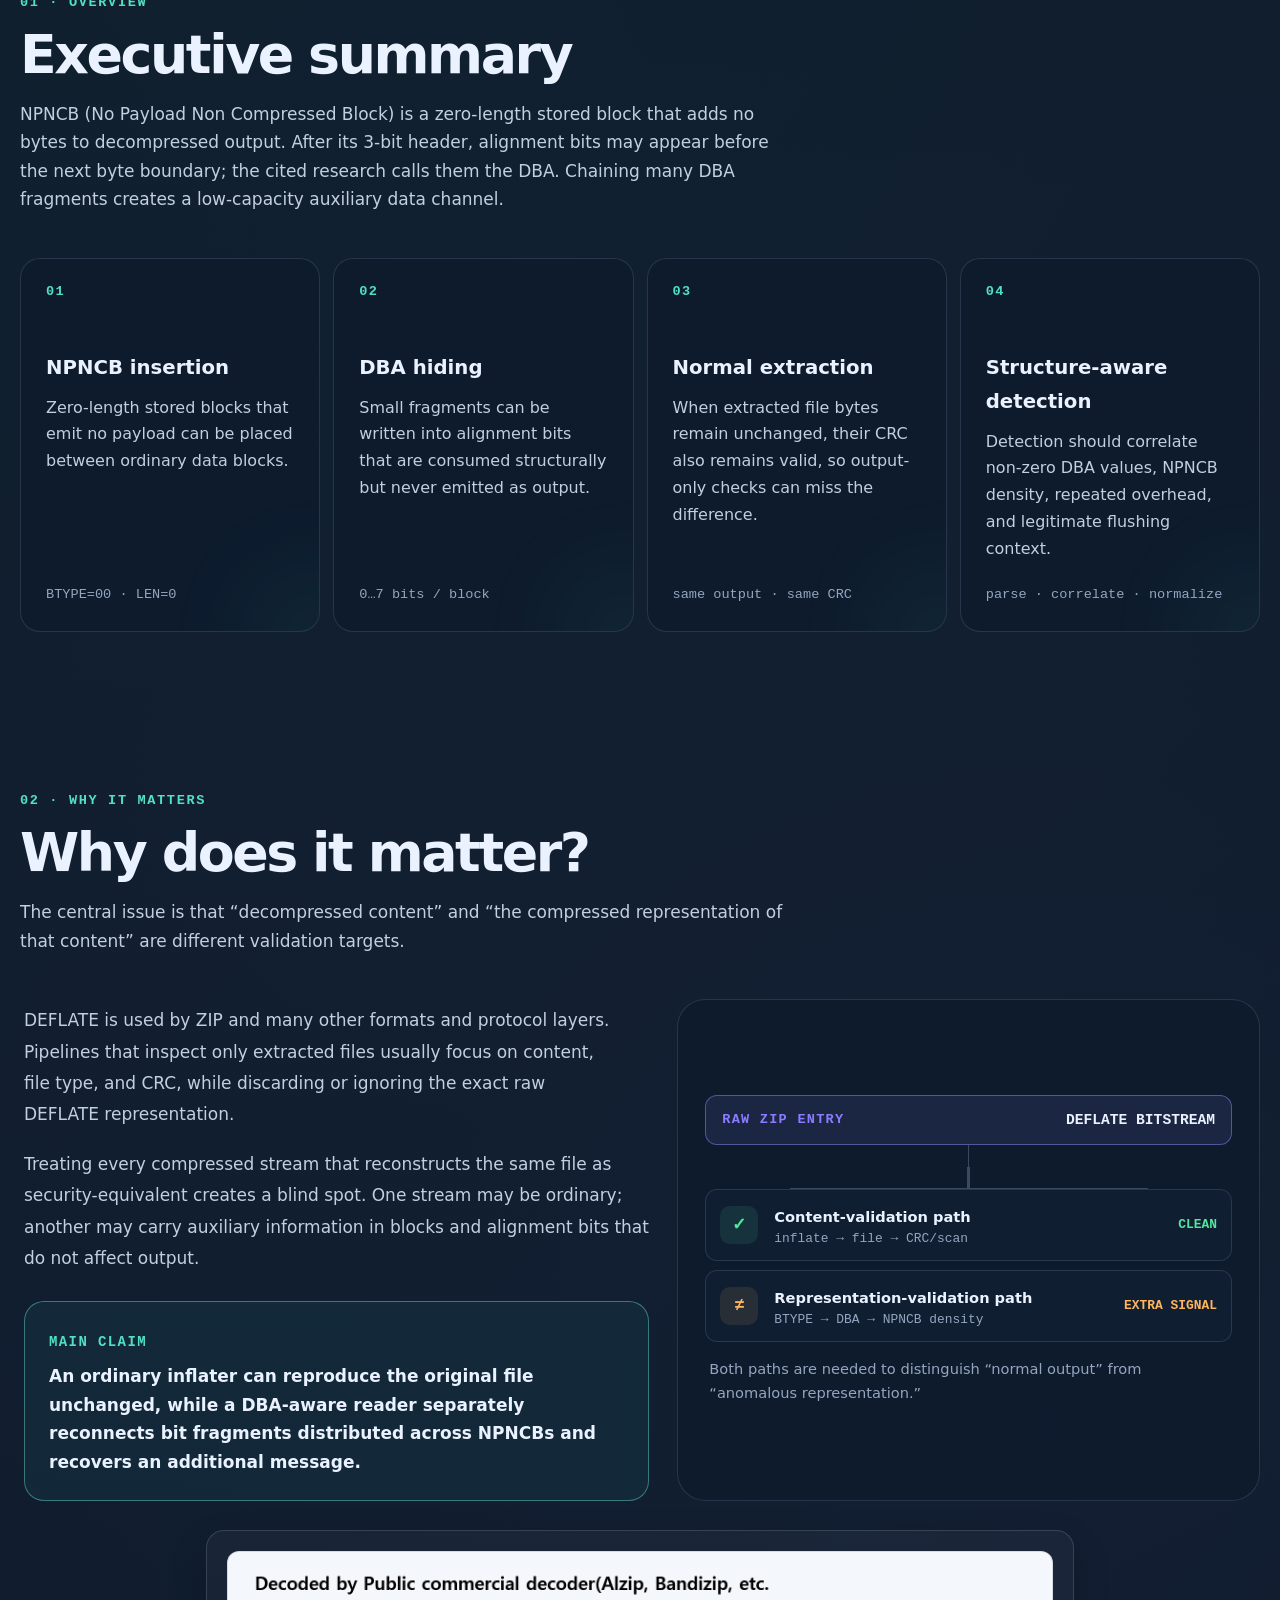
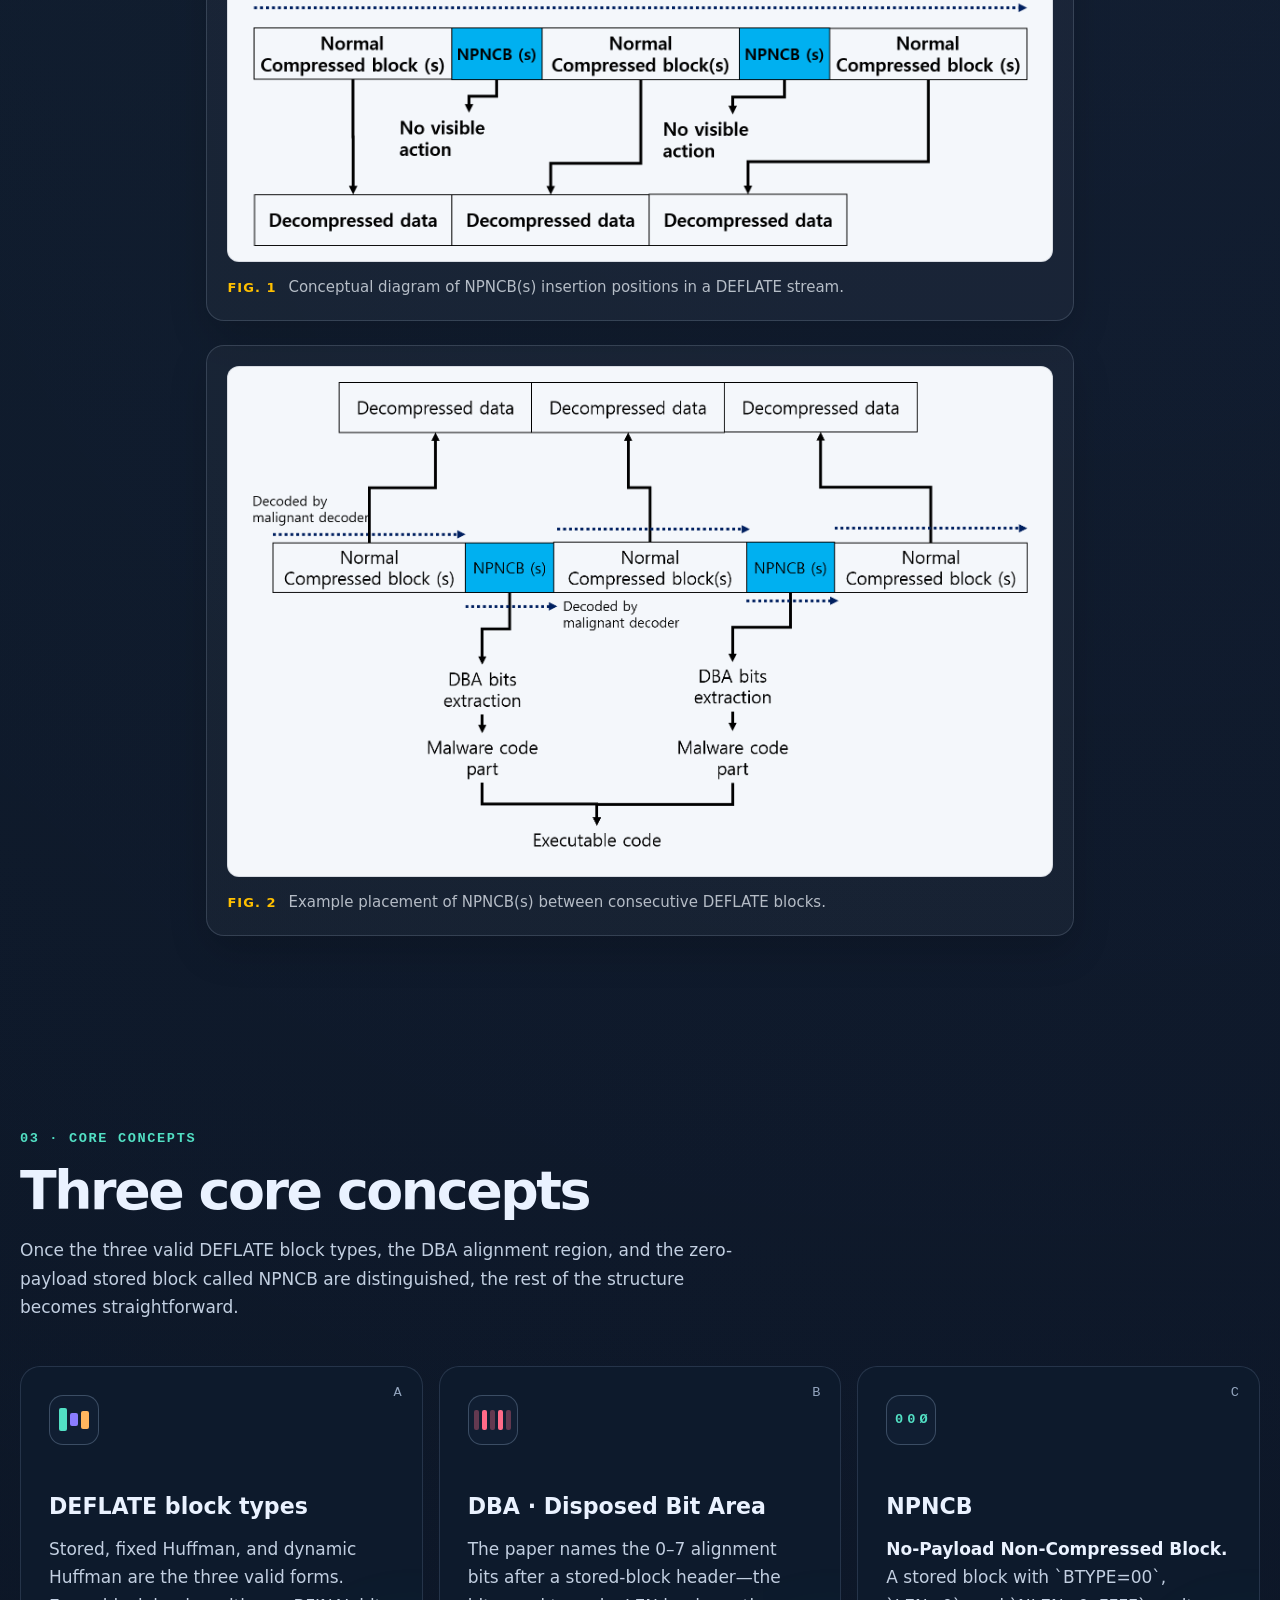
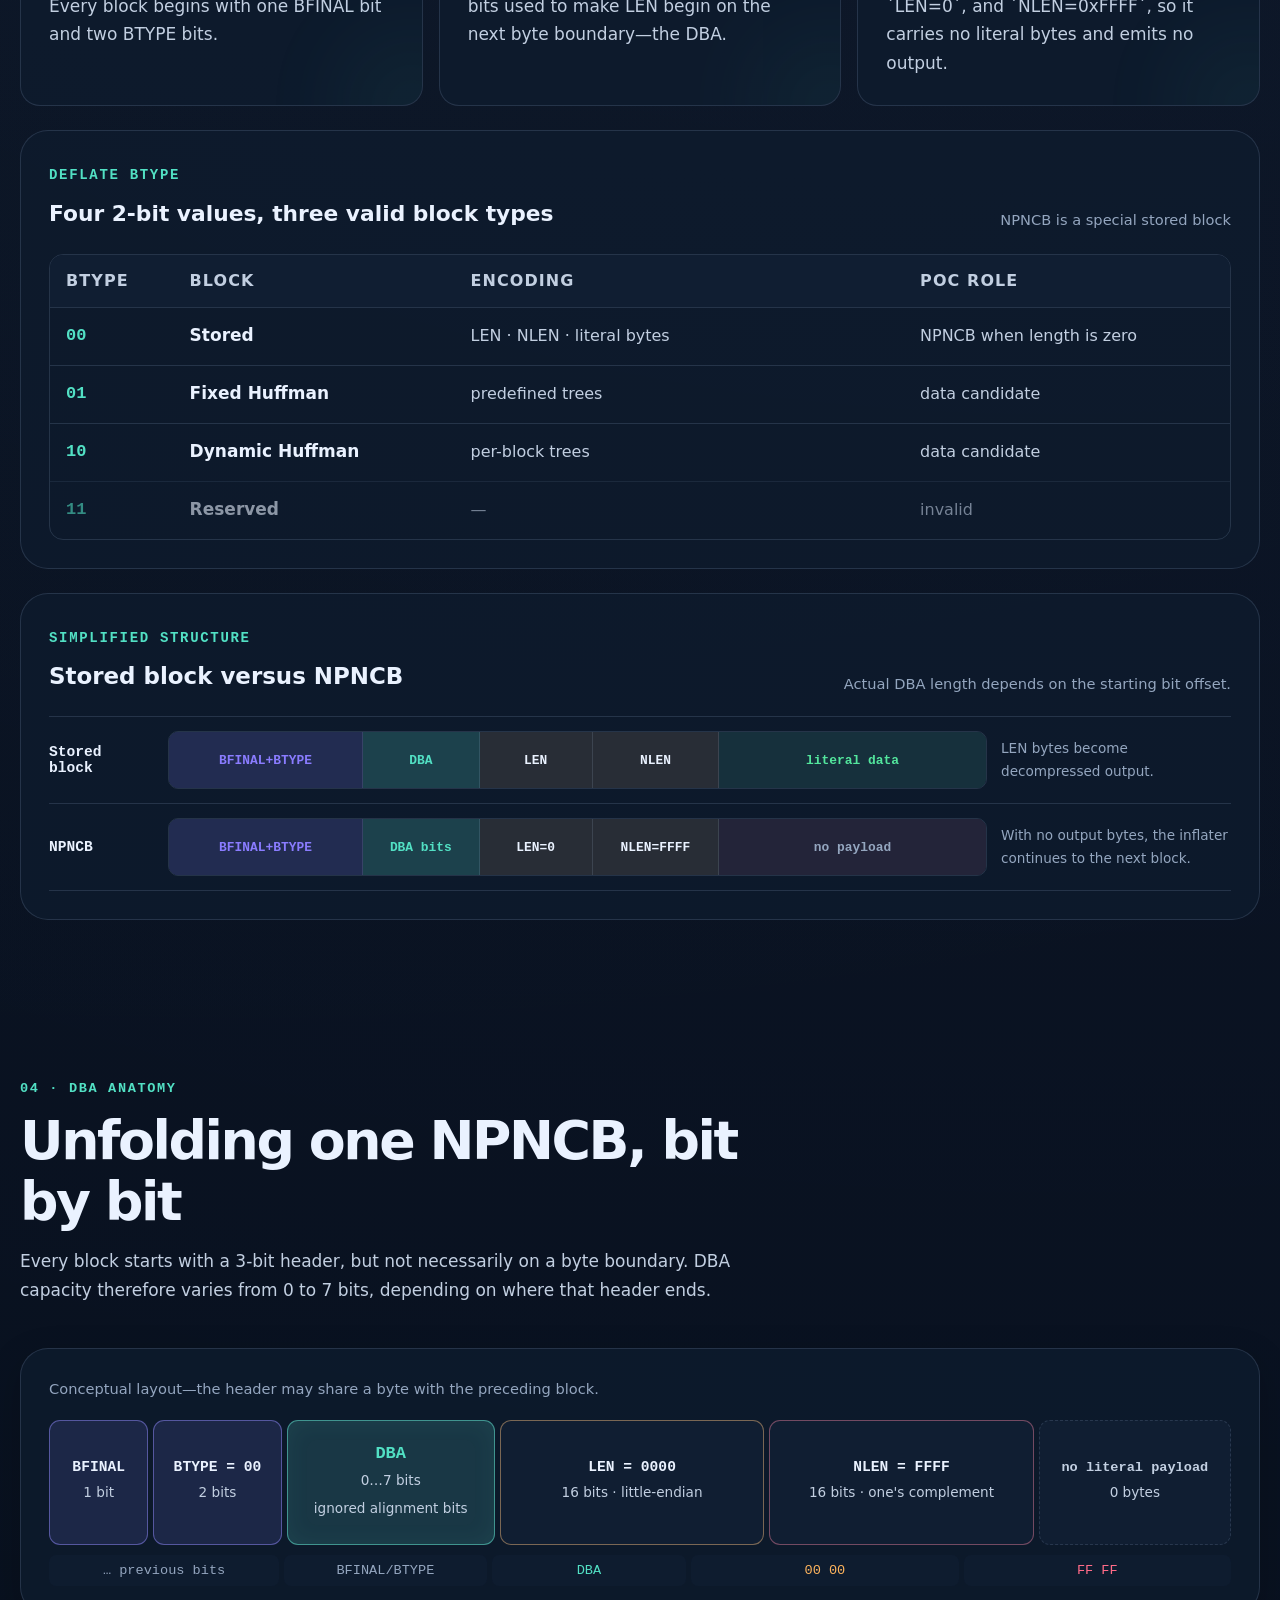
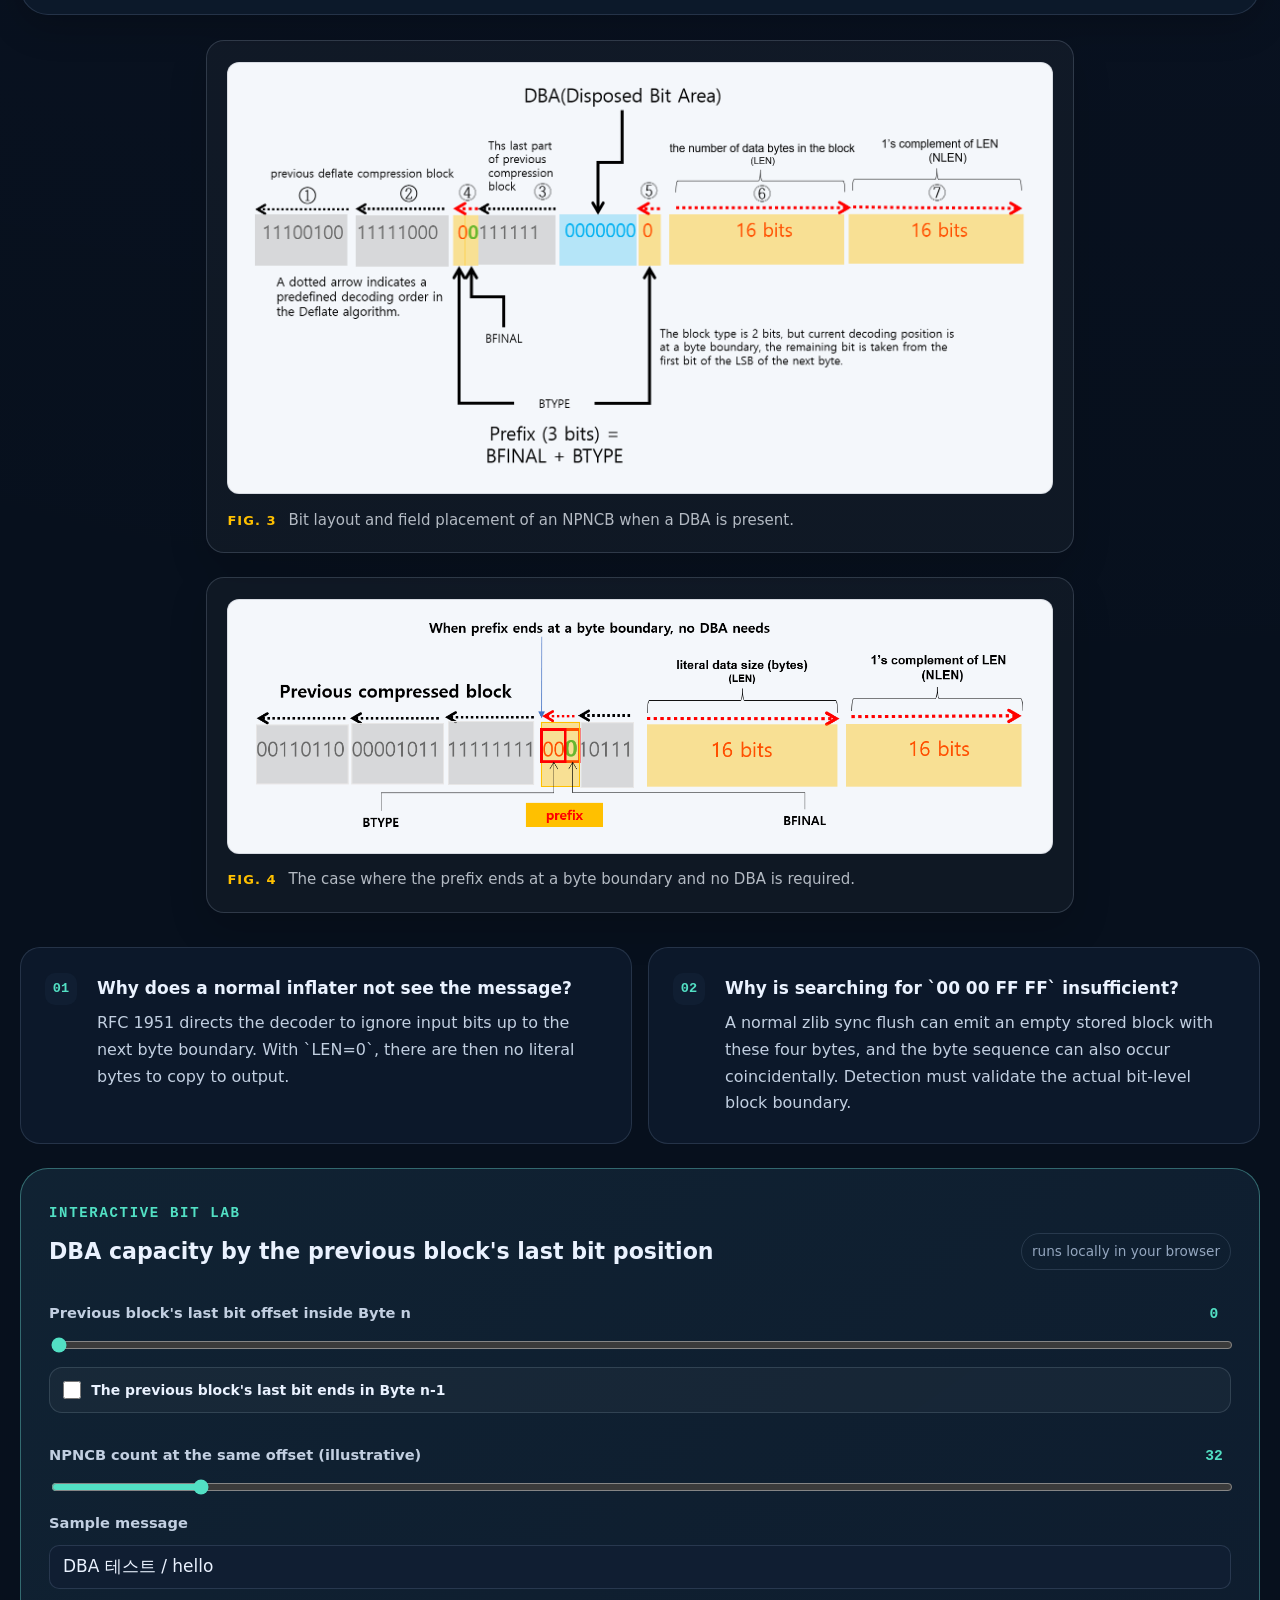
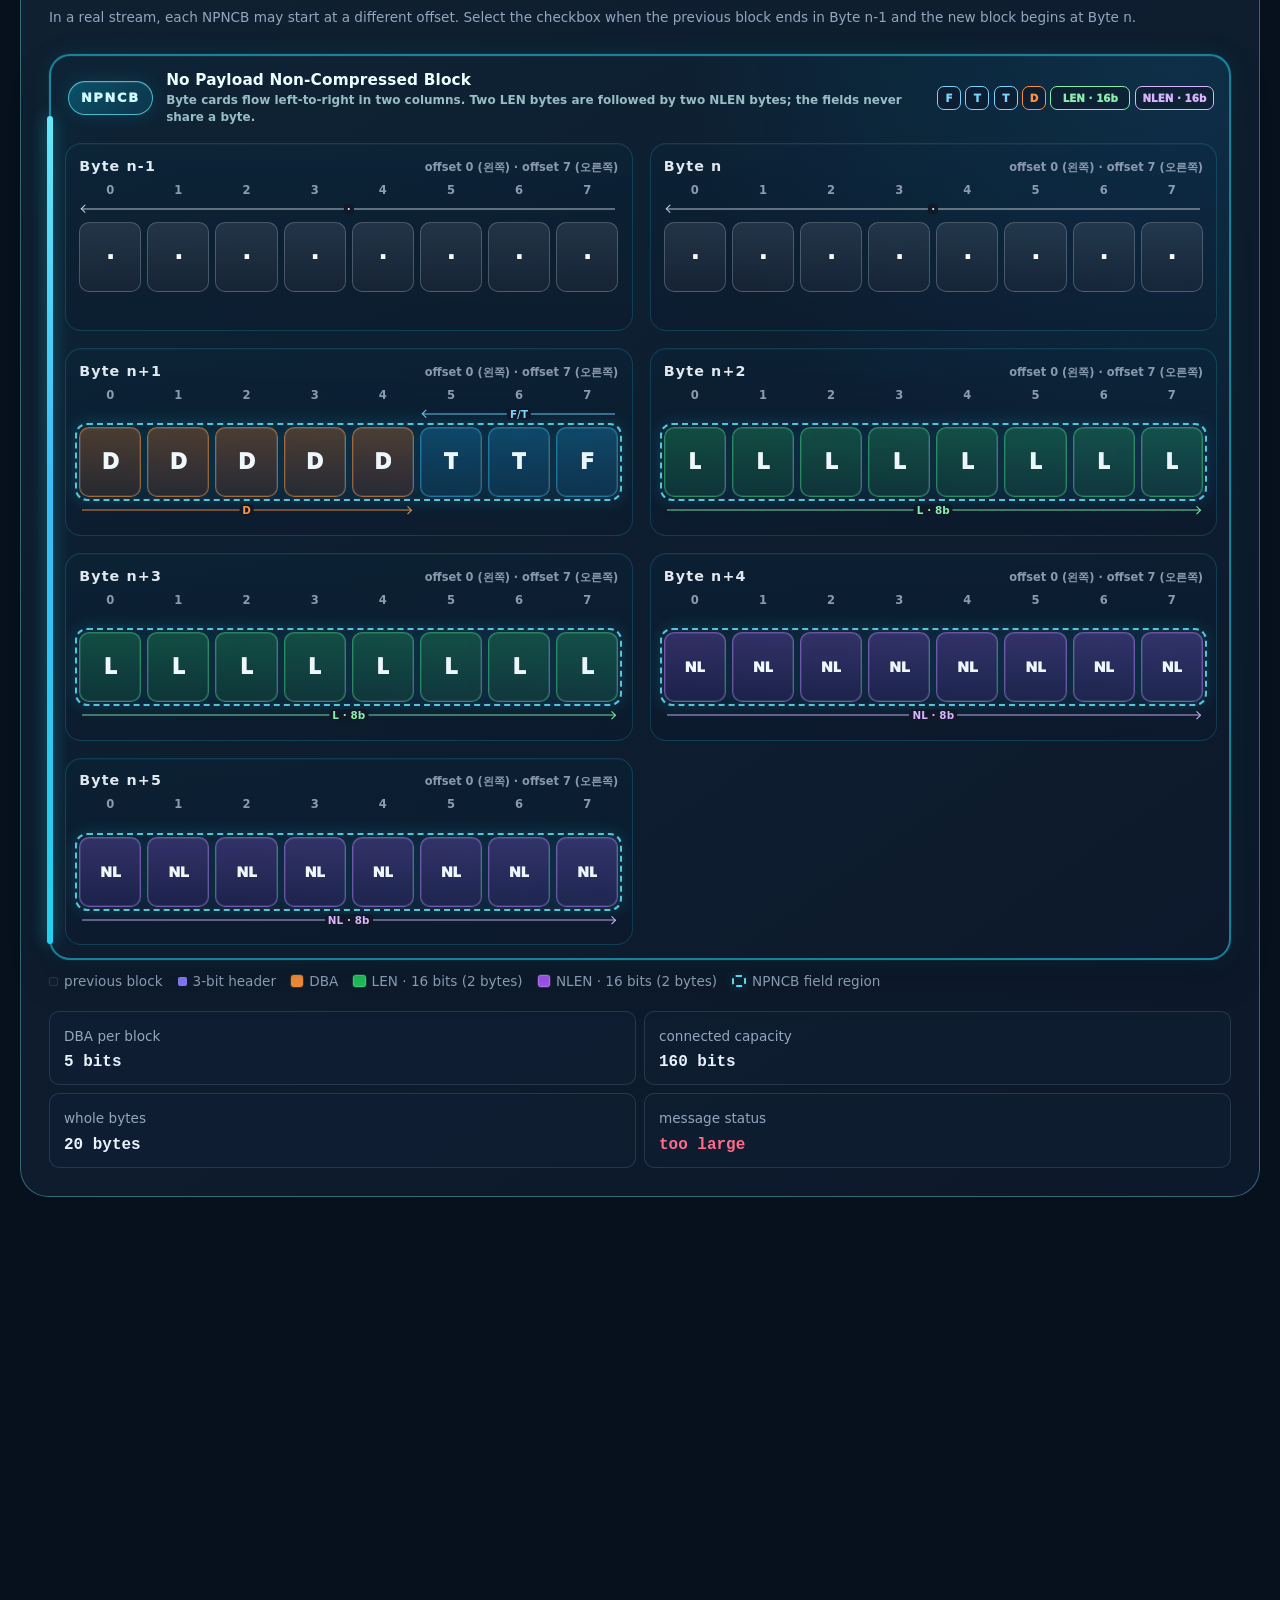
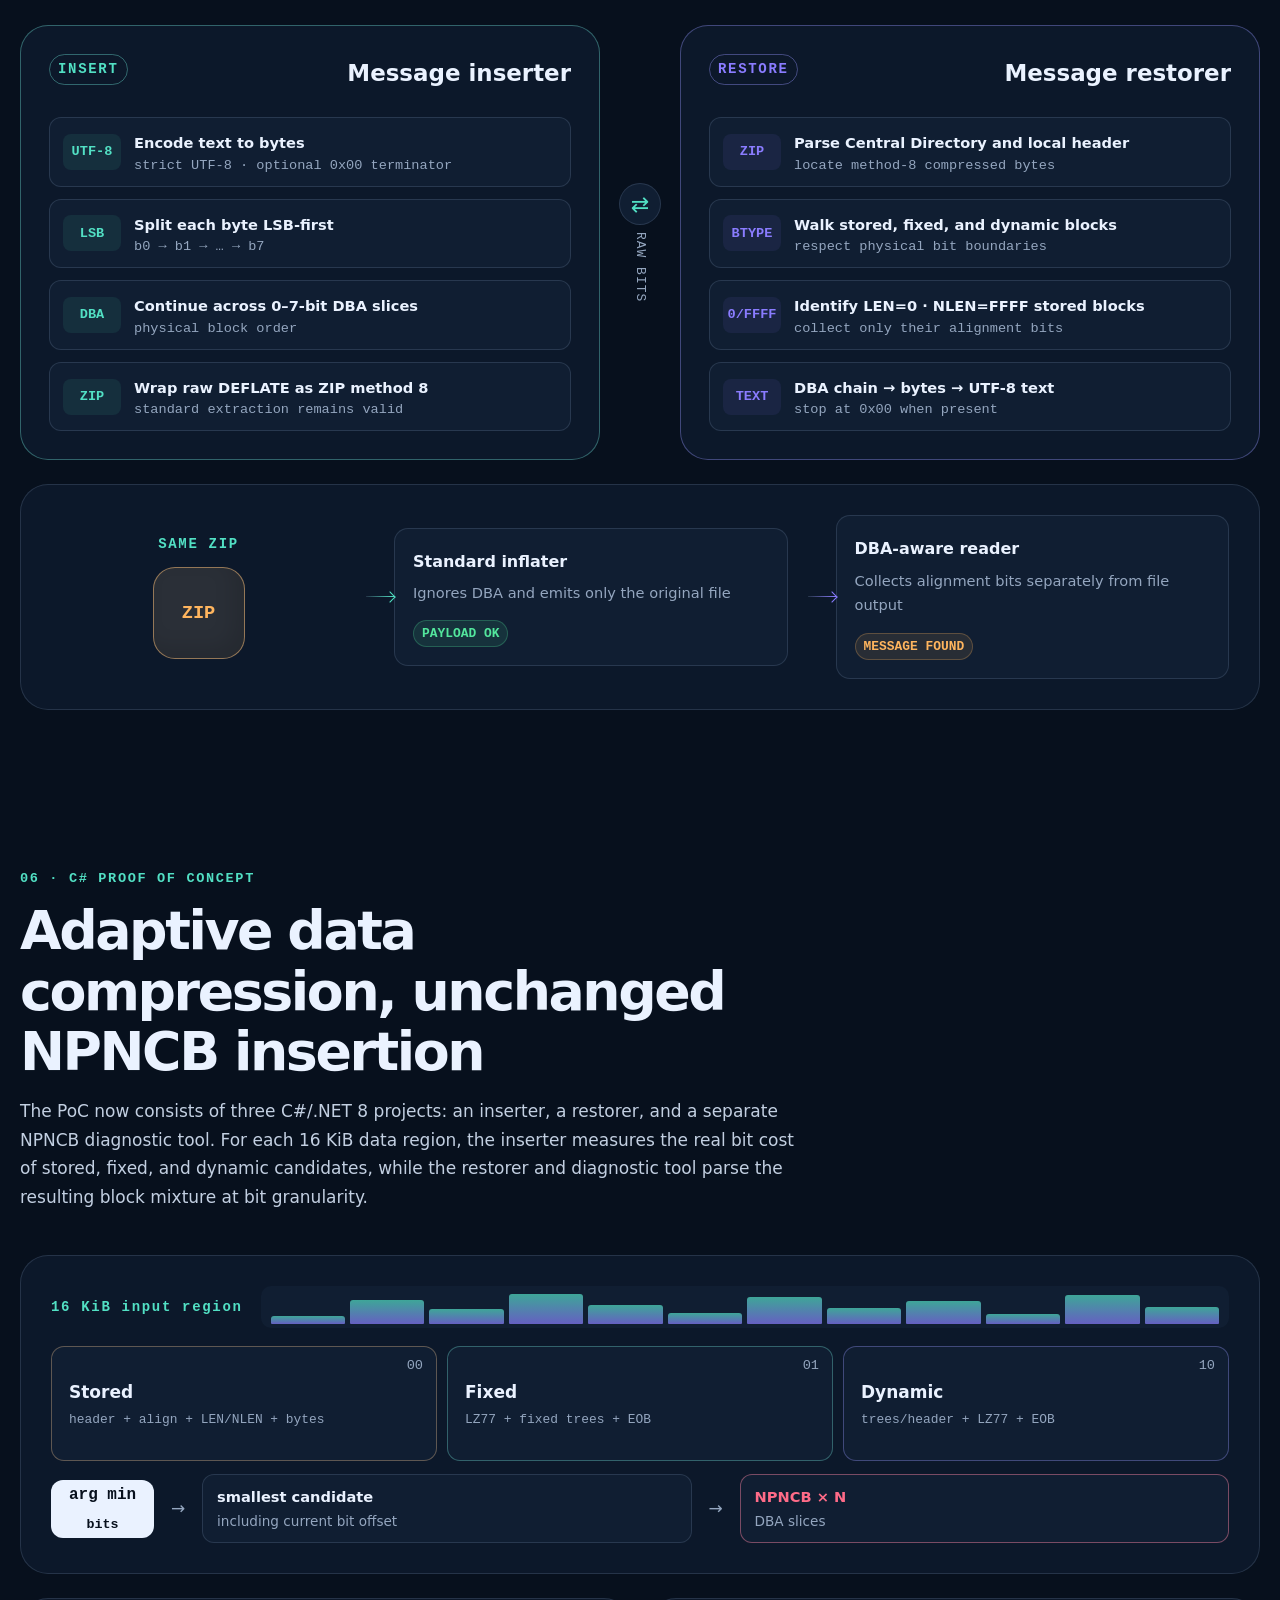
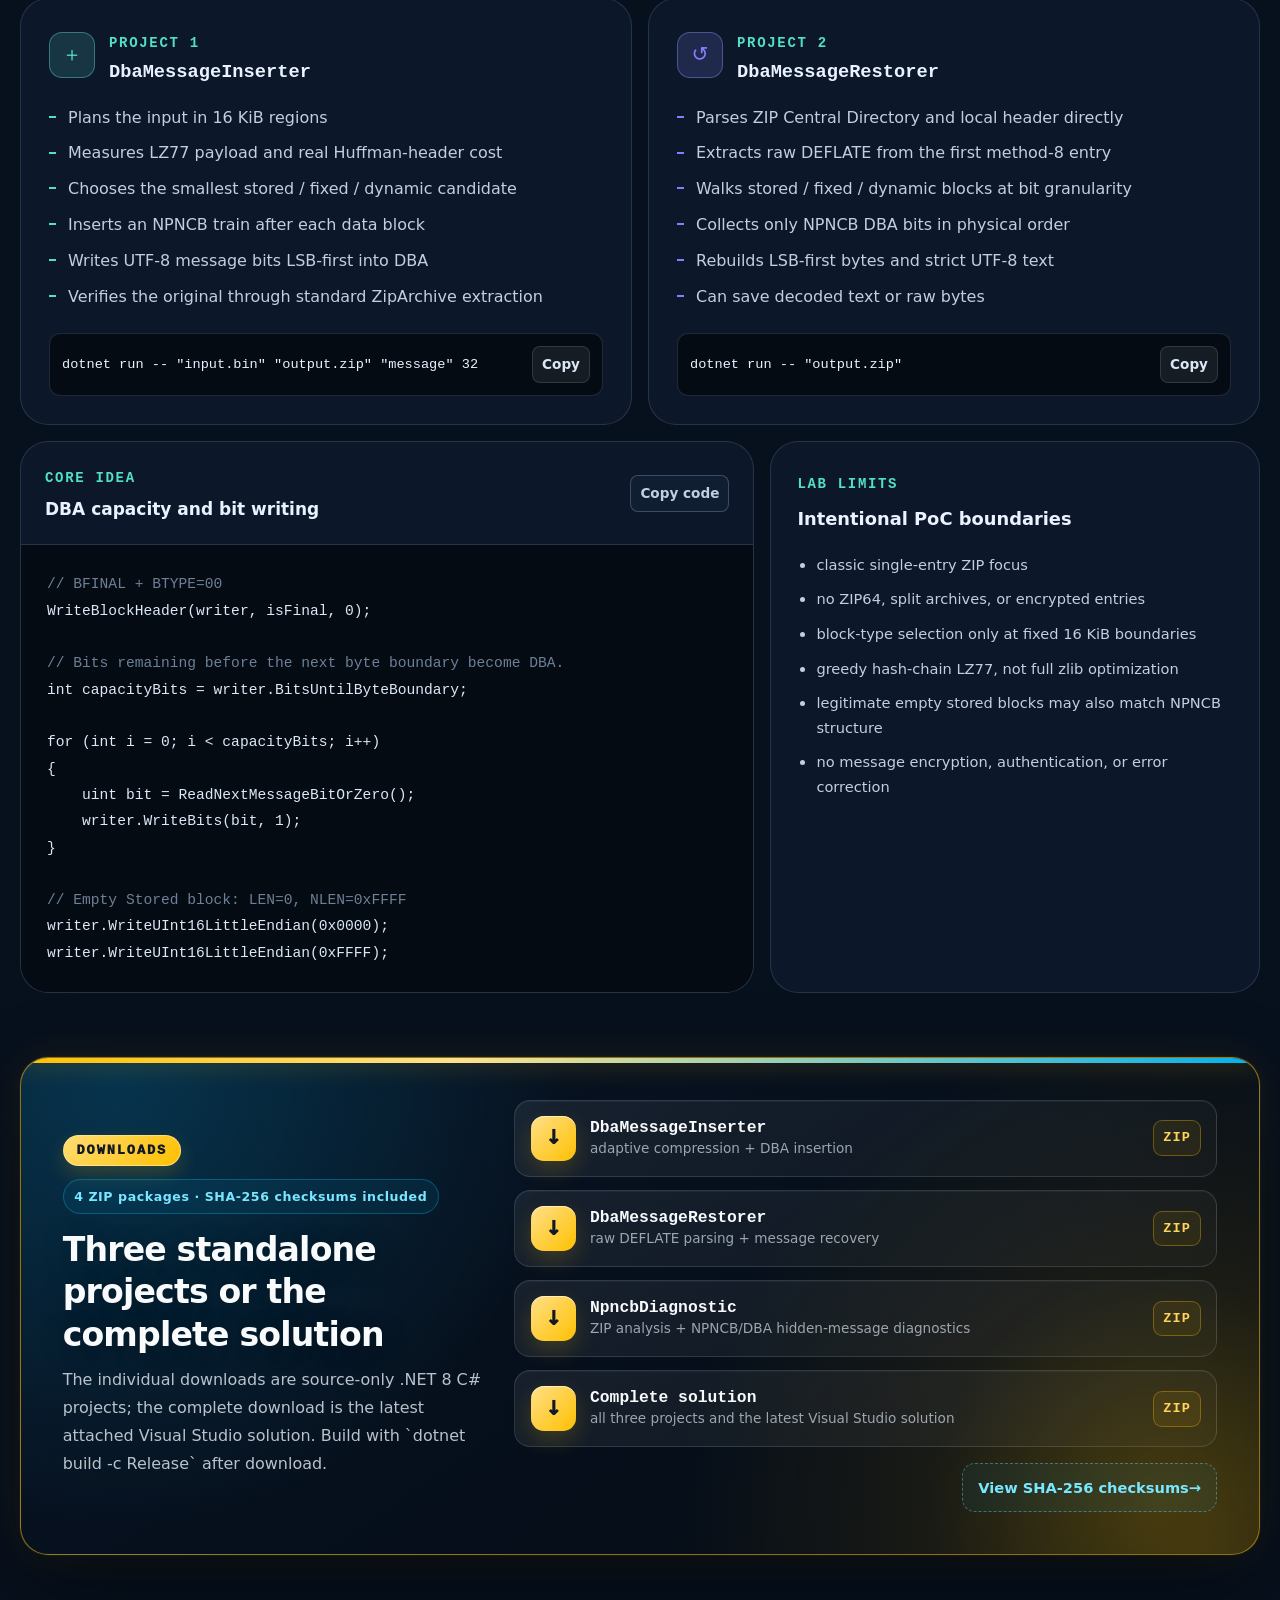
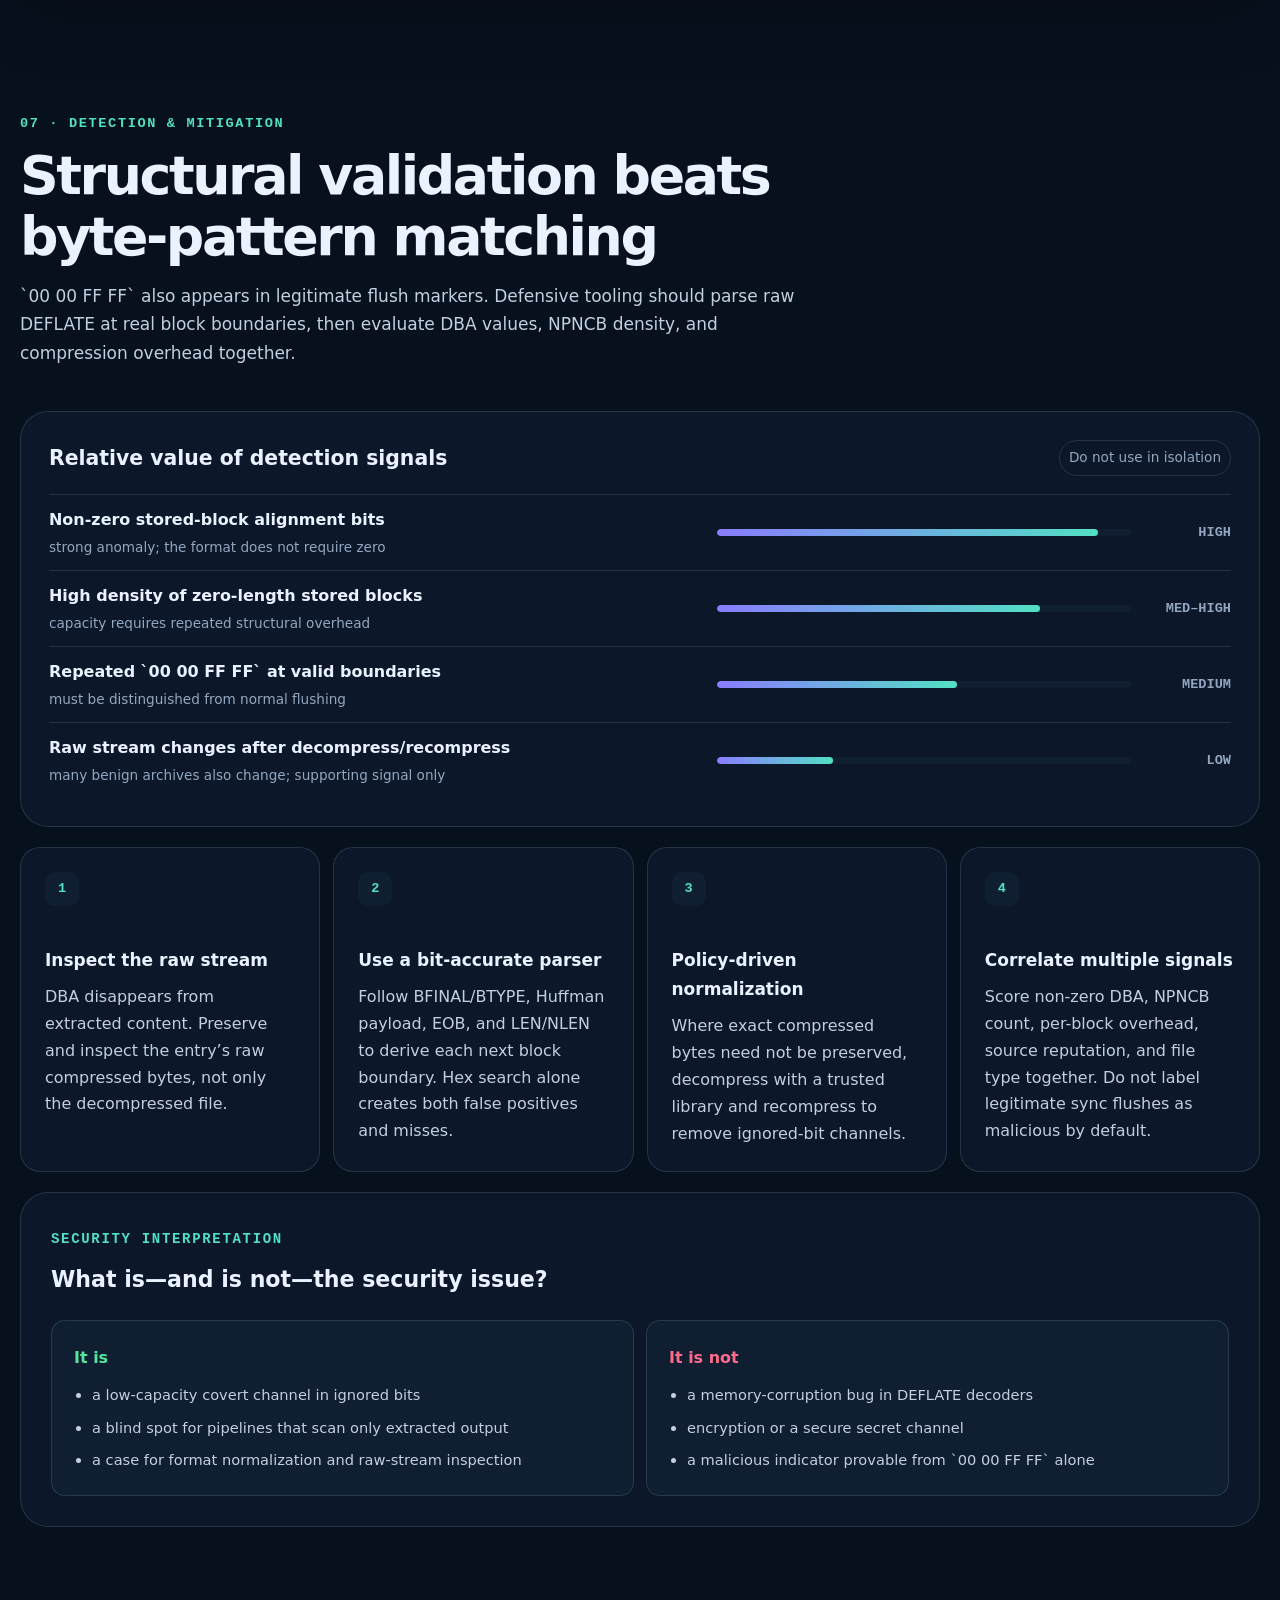
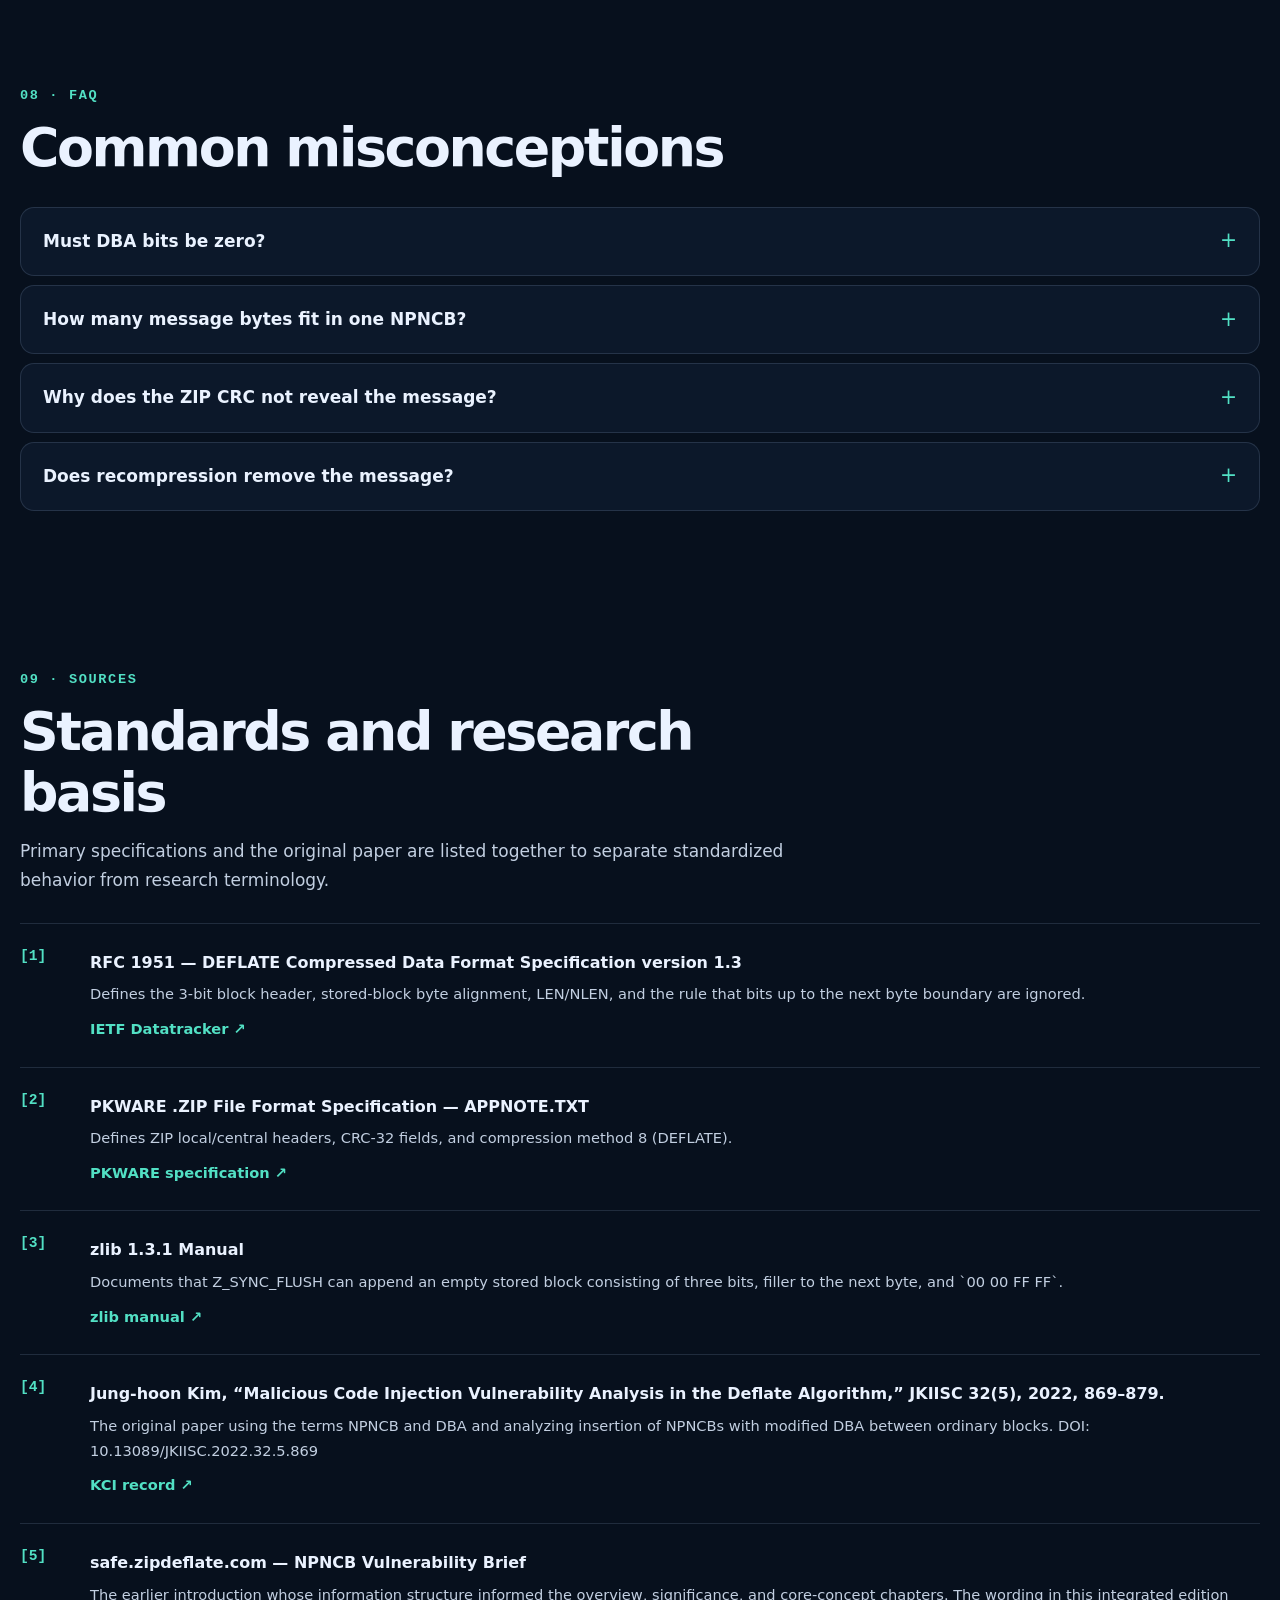
==== commit ad65e0c0: "Update index.html" ====
--- a/index.html
+++ b/index.html
@@ -1878,6 +1878,84 @@
       .floating-nav-link:hover,
       .floating-nav-link:focus-visible {
         transform: none;
+      }
+    }
+
+
+    /* Bit lab v6: controls above output, paired byte cards, and full 16-bit LEN/NLEN. */
+    #capacity-lab .lab-grid {
+      display: grid !important;
+      grid-template-columns: minmax(0, 1fr) !important;
+      align-items: start !important;
+      gap: clamp(1rem, 2vw, 1.5rem) !important;
+      min-width: 0 !important;
+      width: 100% !important;
+    }
+
+    #capacity-lab .lab-controls,
+    #capacity-lab .lab-output {
+      grid-column: 1 / -1 !important;
+      min-width: 0 !important;
+      width: 100% !important;
+      max-width: 100% !important;
+      box-sizing: border-box !important;
+    }
+
+    #capacity-lab .lab-controls {
+      position: relative !important;
+      inset: auto !important;
+      top: auto !important;
+      align-self: stretch !important;
+    }
+
+    #capacity-lab .lab-output {
+      margin: 0 !important;
+    }
+
+    #capacity-lab #bit-cells {
+      grid-template-columns: minmax(0, 1fr) !important;
+    }
+
+    #capacity-lab .npncb-block-frame.npncb-byte-pair-grid {
+      grid-template-columns: repeat(2, minmax(0, 1fr)) !important;
+      grid-auto-flow: row !important;
+      align-items: stretch !important;
+      gap: 1rem !important;
+    }
+
+    #capacity-lab .npncb-byte-pair-grid > .npncb-block-head {
+      grid-column: 1 / -1 !important;
+    }
+
+    #capacity-lab .npncb-byte-pair-grid > .npncb-byte-row {
+      min-width: 0 !important;
+      height: 100% !important;
+    }
+
+    #capacity-lab .npncb-context-row {
+      border-color: rgba(148, 163, 184, .34) !important;
+      background: linear-gradient(180deg, rgba(51, 65, 85, .28), rgba(15, 23, 42, .34)) !important;
+    }
+
+    #capacity-lab .npncb-block-sequence .len,
+    #capacity-lab .npncb-block-sequence .nlen {
+      min-width: 4.7rem !important;
+    }
+
+    html[data-theme="light"] #capacity-lab .npncb-context-row {
+      border-color: rgba(15, 23, 42, .16) !important;
+      background: rgba(226, 232, 240, .58) !important;
+    }
+
+    @media (max-width: 700px) {
+      #capacity-lab .npncb-block-frame.npncb-byte-pair-grid {
+        grid-template-columns: minmax(0, 1fr) !important;
+        gap: .78rem !important;
+      }
+
+      #capacity-lab .npncb-block-sequence .len,
+      #capacity-lab .npncb-block-sequence .nlen {
+        min-width: 4.15rem !important;
       }
     }
 
@@ -2239,8 +2317,8 @@
 <span><i class="legend-previous"></i><span class="lang-ko">이전 블록</span><span class="lang-en">previous block</span></span>
 <span><i class="legend-header"></i><span class="lang-ko">3비트 헤더</span><span class="lang-en">3-bit header</span></span>
 <span><i class="legend-dba"></i>DBA</span>
-<span><i class="legend-next"></i>LEN</span>
-<span><i class="legend-nlen"></i>NLEN</span>
+<span><i class="legend-next"></i>LEN · 16 bits (2 bytes)</span>
+<span><i class="legend-nlen"></i>NLEN · 16 bits (2 bytes)</span>
 <span><i class="legend-npncb"></i><span class="lang-ko">NPNCB 전체 영역</span><span class="lang-en">NPNCB field region</span></span>
 </div>
 <div class="lab-metrics">
@@ -2787,8 +2865,8 @@
       }
 
       function initBitLab() {
-        if (window.__npncbBitLabV5) return;
-        window.__npncbBitLabV5 = true;
+        if (window.__npncbBitLabV6) return;
+        window.__npncbBitLabV6 = true;
 
         const byId = (id) => document.getElementById(id);
         const replaceControl = (id) => {
@@ -2820,7 +2898,15 @@
         const byteLabels = document.querySelector('#capacity-lab .bit-byte-labels');
         if (byteLabels) byteLabels.hidden = true;
 
-        const BYTE_NAMES = ['Byte n-1', 'Byte n', 'Byte n+1', 'Byte n+2', 'Byte n+3'];
+        const BYTE_NAMES = [
+          'Byte n-1',
+          'Byte n',
+          'Byte n+1',
+          'Byte n+2',
+          'Byte n+3',
+          'Byte n+4',
+          'Byte n+5',
+        ];
         const NPNCB_KINDS = new Set(['header', 'dba', 'len', 'nlen']);
         const isNpncbKind = (kind) => NPNCB_KINDS.has(kind);
         const rowHasNpncb = (cells) => cells.some((cell) => isNpncbKind(cell.kind));
@@ -2903,16 +2989,25 @@
             setCell(bytes, byteIndex, dbaOffset, 'D', 'dba', 'DBA');
           }
 
-          /* LEN and NLEN each occupy the next displayed byte in this explanatory view. */
-          const lenByteIndex = byteIndex + 1;
-          const nlenByteIndex = lenByteIndex + 1;
-          fillByte(bytes, lenByteIndex, 'L', 'len', 'LEN');
-          fillByte(bytes, nlenByteIndex, 'NL', 'nlen', 'NLEN');
+          /*
+           * Stored-block fields are consecutive and do not share a byte:
+           *   LEN  = 16 bits = low byte + high byte
+           *   NLEN = 16 bits = low byte + high byte
+           */
+          const lenLowByteIndex = byteIndex + 1;
+          const lenHighByteIndex = lenLowByteIndex + 1;
+          const nlenLowByteIndex = lenHighByteIndex + 1;
+          const nlenHighByteIndex = nlenLowByteIndex + 1;
+
+          fillByte(bytes, lenLowByteIndex, 'L', 'len', 'LEN low byte · bits 0–7 of 16');
+          fillByte(bytes, lenHighByteIndex, 'L', 'len', 'LEN high byte · bits 8–15 of 16');
+          fillByte(bytes, nlenLowByteIndex, 'NL', 'nlen', 'NLEN low byte · bits 0–7 of 16');
+          fillByte(bytes, nlenHighByteIndex, 'NL', 'nlen', 'NLEN high byte · bits 8–15 of 16');
 
           return {
             bytes,
-            /* Byte n+3 is rendered only when the header crosses into Byte n+1 (offset 0-2). */
-            visibleByteCount: nlenByteIndex + 1,
+            /* The crossing-header case reaches Byte n+5; the other case reaches Byte n+4. */
+            visibleByteCount: nlenHighByteIndex + 1,
           };
         };
 
@@ -2920,8 +3015,8 @@
           previous: { lane: 'reverse', direction: 'reverse', label: '·', title: '직전 블록 비트: offset 7 → 0' },
           header: { lane: 'reverse', direction: 'reverse', label: 'F/T', title: 'F/T 헤더: offset 7 → 0' },
           dba: { lane: 'forward', direction: 'forward', label: 'D', title: 'DBA: offset 0 → 7' },
-          len: { lane: 'forward', direction: 'forward', label: 'L', title: 'LEN: offset 0 → 7' },
-          nlen: { lane: 'forward', direction: 'forward', label: 'NL', title: 'NLEN: offset 0 → 7' },
+          len: { lane: 'forward', direction: 'forward', label: 'L · 8b', title: 'LEN 16-bit field: each byte offset 0 → 7' },
+          nlen: { lane: 'forward', direction: 'forward', label: 'NL · 8b', title: 'NLEN 16-bit field: each byte offset 0 → 7' },
         };
 
         const collectSegments = (cells, lane) => {
@@ -3076,10 +3171,10 @@
           name.textContent = 'No Payload Non-Compressed Block';
           const noteKo = document.createElement('small');
           noteKo.className = 'lang-ko';
-          noteKo.textContent = '청록색 점선 안의 F · T · D · LEN · NLEN 셀이 실제 NPNCB 구성 영역입니다.';
+          noteKo.textContent = '바이트 카드는 왼쪽→오른쪽, 위→아래의 2열 순서입니다. LEN 2바이트 뒤에 NLEN 2바이트가 연속되며 서로 바이트를 공유하지 않습니다.';
           const noteEn = document.createElement('small');
           noteEn.className = 'lang-en';
-          noteEn.textContent = 'The cyan dashed bands mark the exact F · T · D · LEN · NLEN span of the NPNCB.';
+          noteEn.textContent = 'Byte cards flow left-to-right in two columns. Two LEN bytes are followed by two NLEN bytes; the fields never share a byte.';
           copy.append(name, noteKo, noteEn);
 
           const sequence = document.createElement('span');
@@ -3089,8 +3184,8 @@
             ['T', 'header'],
             ['T', 'header'],
             ['D', 'dba'],
-            ['LEN', 'len'],
-            ['NLEN', 'nlen'],
+            ['LEN · 16b', 'len'],
+            ['NLEN · 16b', 'nlen'],
           ].forEach(([label, kind]) => {
             const token = document.createElement('span');
             token.className = kind;
@@ -3144,29 +3239,30 @@
             if (rowHasNpncb(cells)) lastNpncbIndex = index;
           });
 
-          const outputNodes = [];
           const renderedRows = visibleBytes.map((cells, index) => renderByteRow(BYTE_NAMES[index], cells));
 
           if (firstNpncbIndex < 0) {
-            outputNodes.push(...renderedRows);
+            bitCells.replaceChildren(...renderedRows);
           } else {
-            outputNodes.push(...renderedRows.slice(0, firstNpncbIndex));
-
+            /*
+             * Keep every byte card in one two-column grid so the visual order is:
+             * n-1 | n, then n+1 | n+2, then n+3 | n+4, and so on.
+             * The per-byte cyan bands still mark the exact NPNCB cells.
+             */
             const frame = document.createElement('section');
-            frame.className = 'npncb-block-frame';
-            frame.setAttribute('aria-label', 'NPNCB · No Payload Non-Compressed Block field region');
+            frame.className = 'npncb-block-frame npncb-byte-pair-grid';
+            frame.setAttribute('aria-label', 'NPNCB bitstream window with previous-byte context');
             frame.appendChild(createNpncbFrameHead());
 
-            renderedRows.slice(firstNpncbIndex, lastNpncbIndex + 1).forEach((row, relativeIndex, groupRows) => {
-              if (relativeIndex === 0) row.classList.add('npncb-row-first');
-              if (relativeIndex === groupRows.length - 1) row.classList.add('npncb-row-last');
+            renderedRows.forEach((row, index) => {
+              if (index < firstNpncbIndex) row.classList.add('npncb-context-row');
+              if (index === firstNpncbIndex) row.classList.add('npncb-row-first');
+              if (index === lastNpncbIndex) row.classList.add('npncb-row-last');
               frame.appendChild(row);
             });
-            outputNodes.push(frame);
-            outputNodes.push(...renderedRows.slice(lastNpncbIndex + 1));
+
+            bitCells.replaceChildren(frame);
           }
-
-          bitCells.replaceChildren(...outputNodes);
         };
 
         const bindExclusiveUpdate = (control) => {
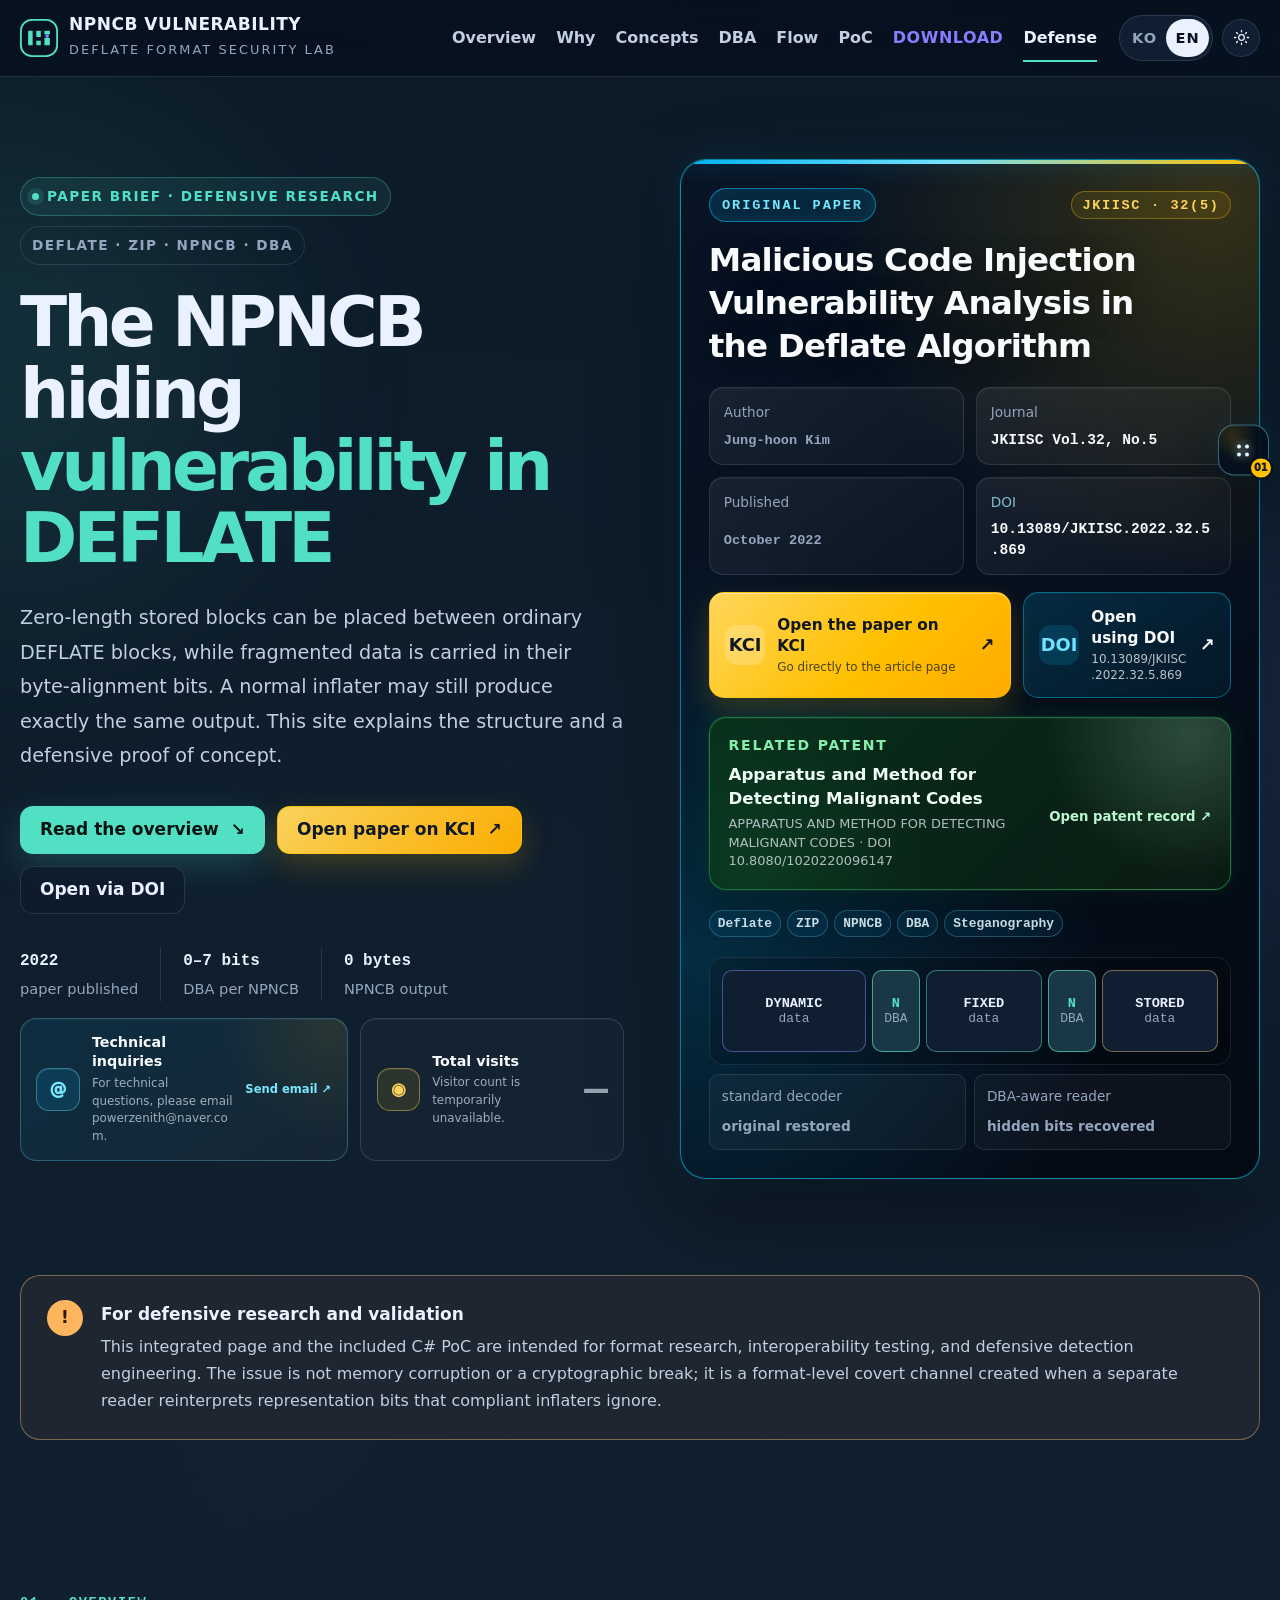
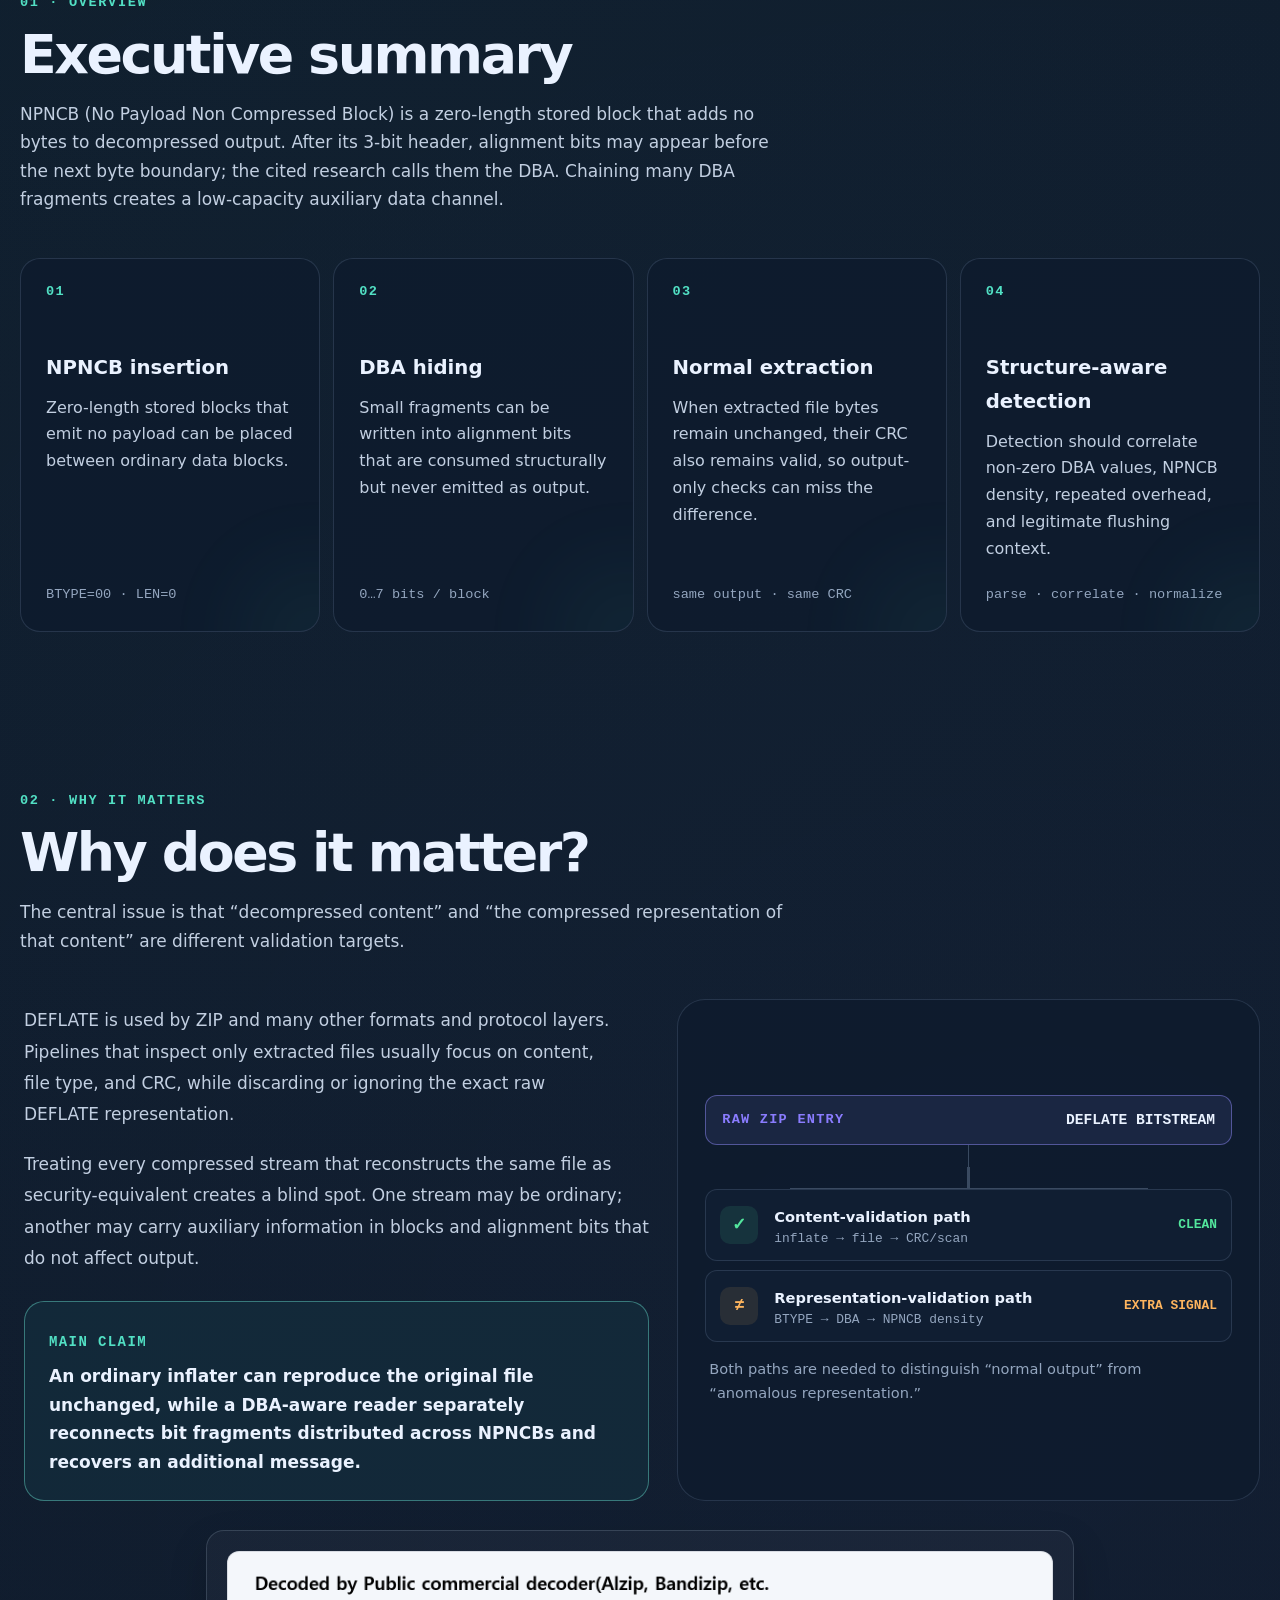
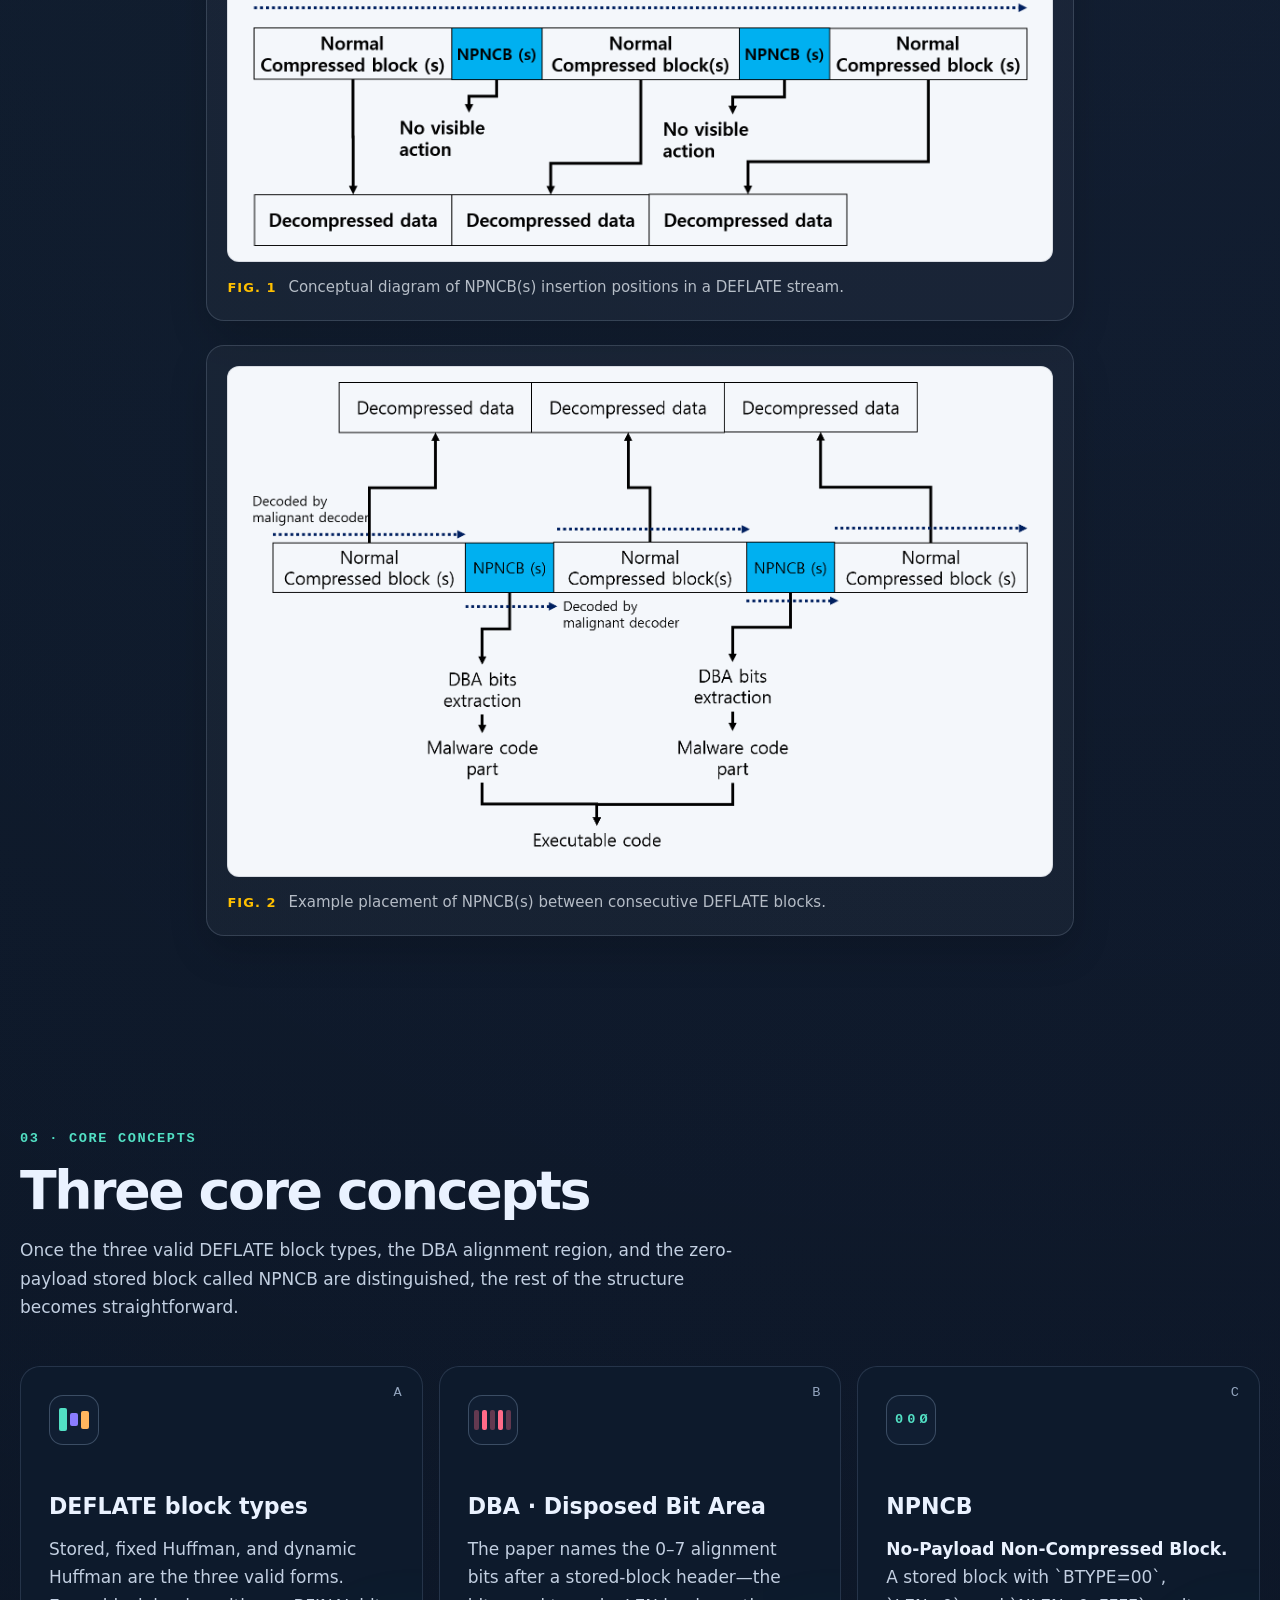
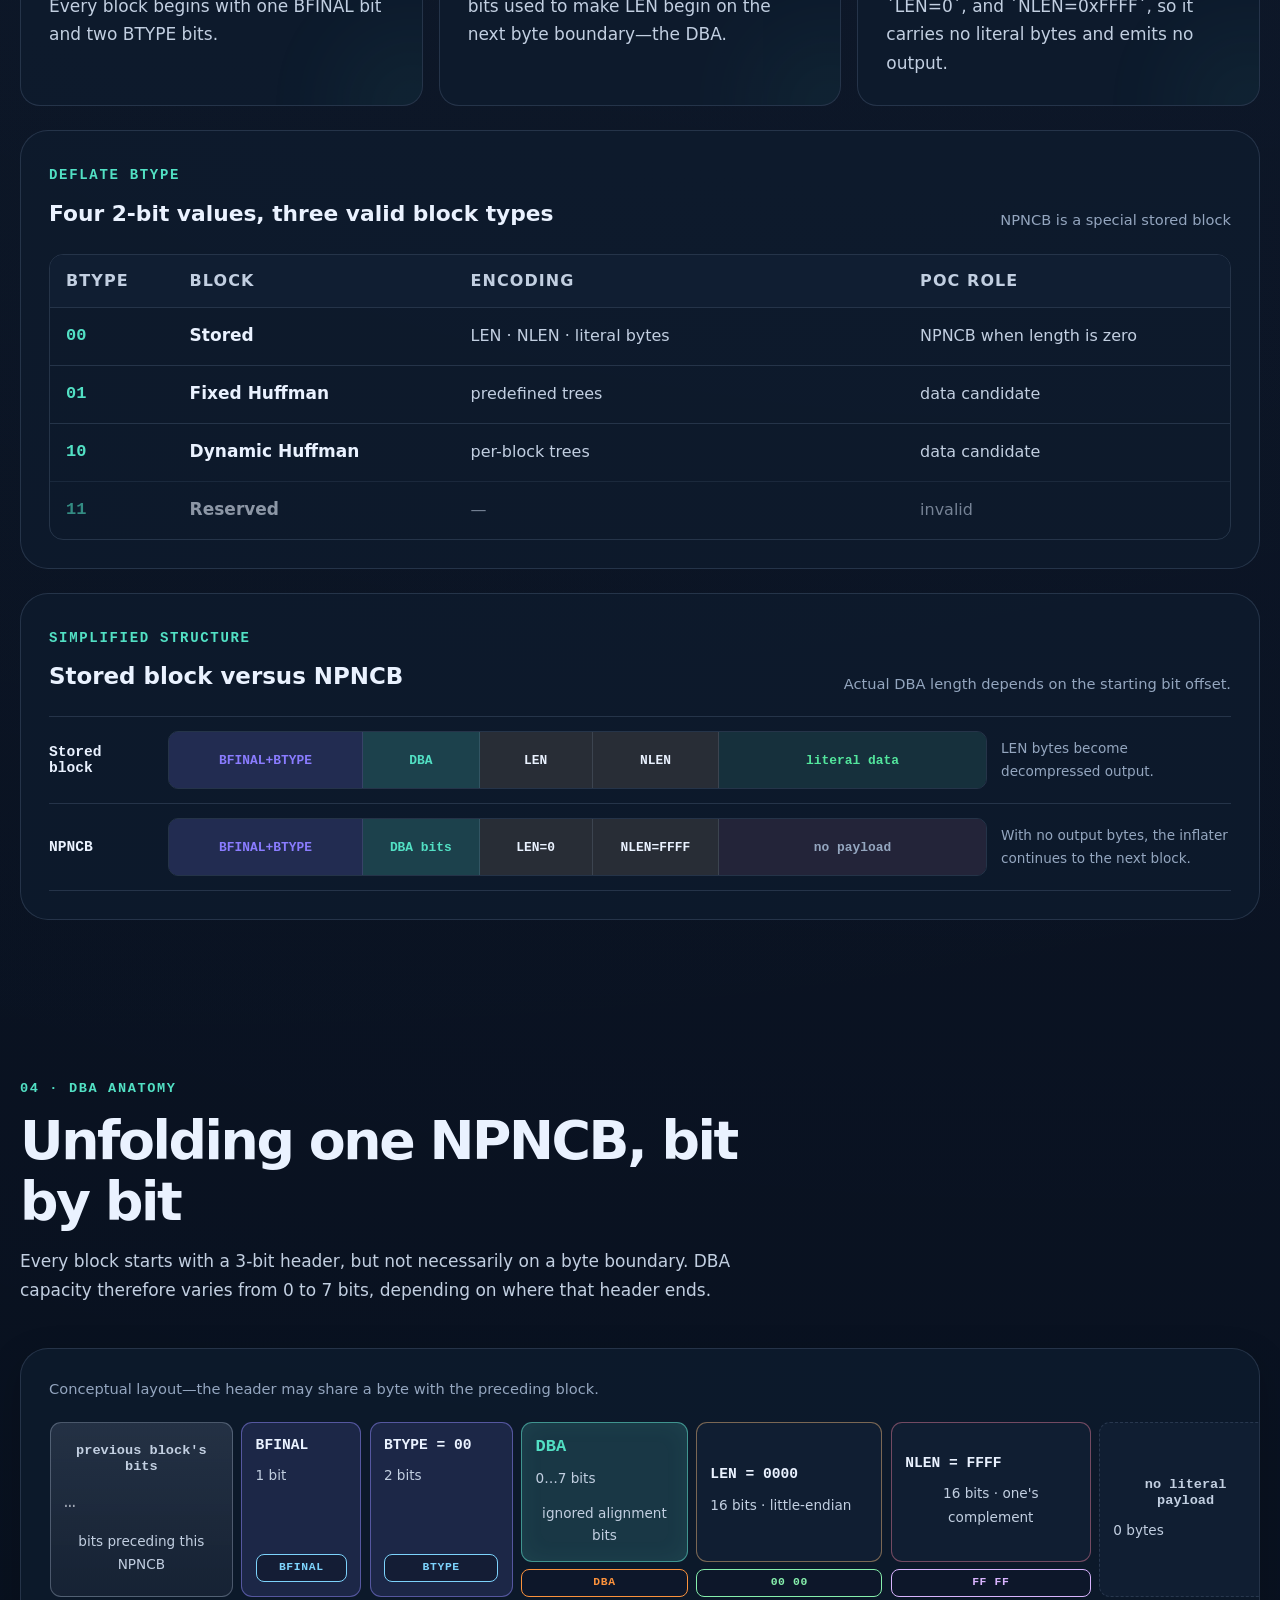
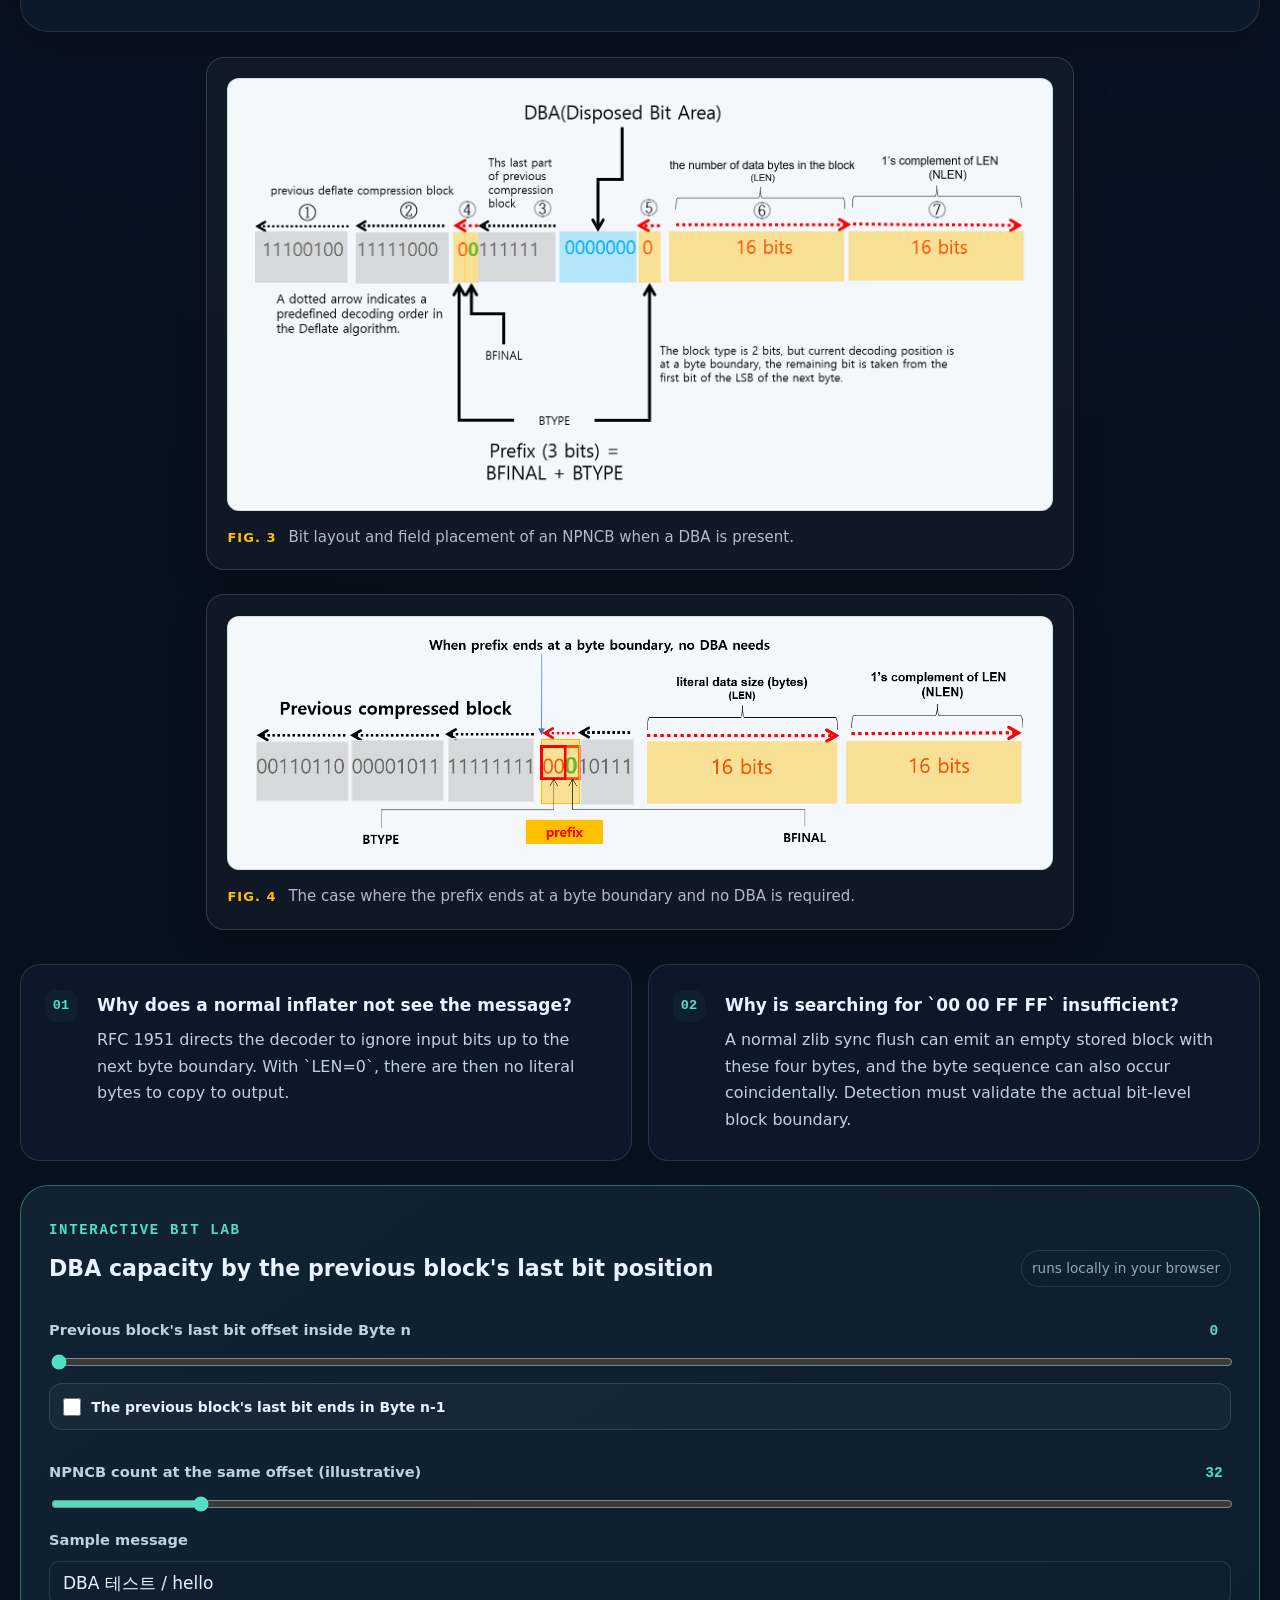
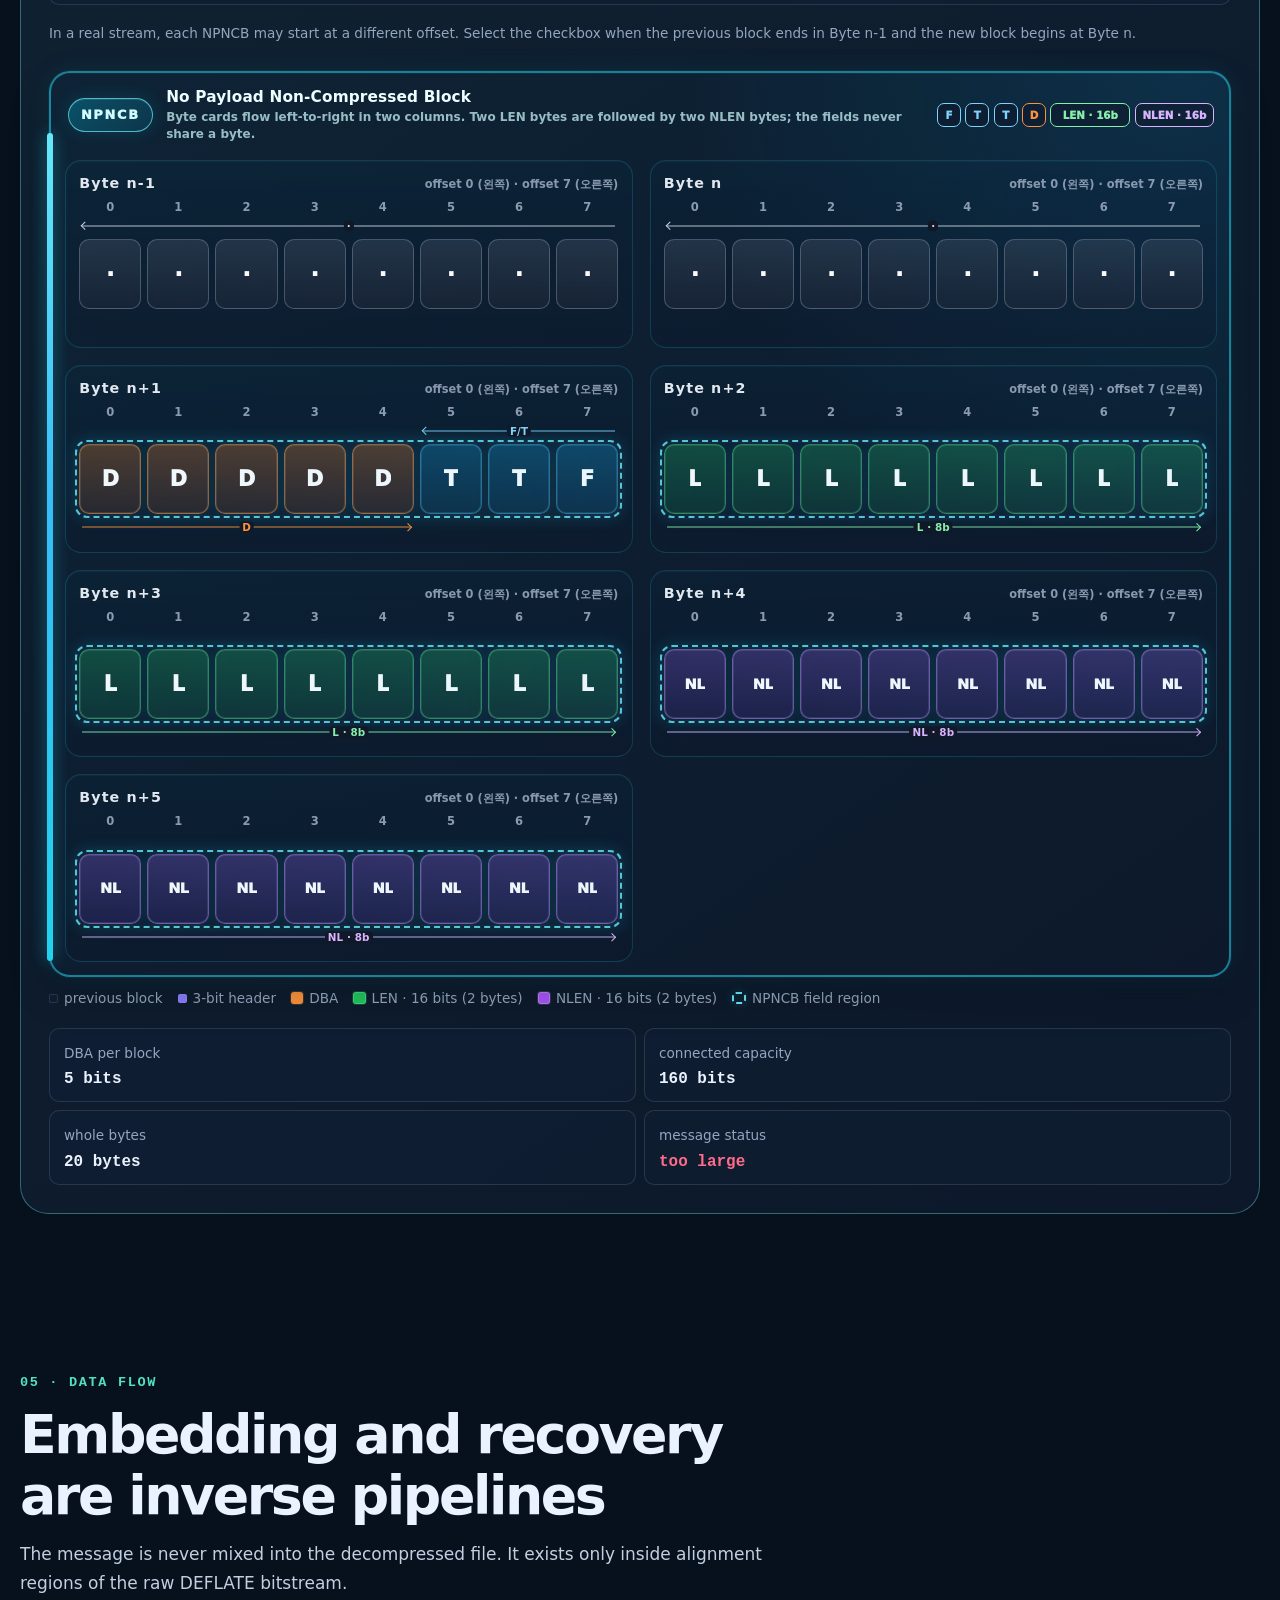
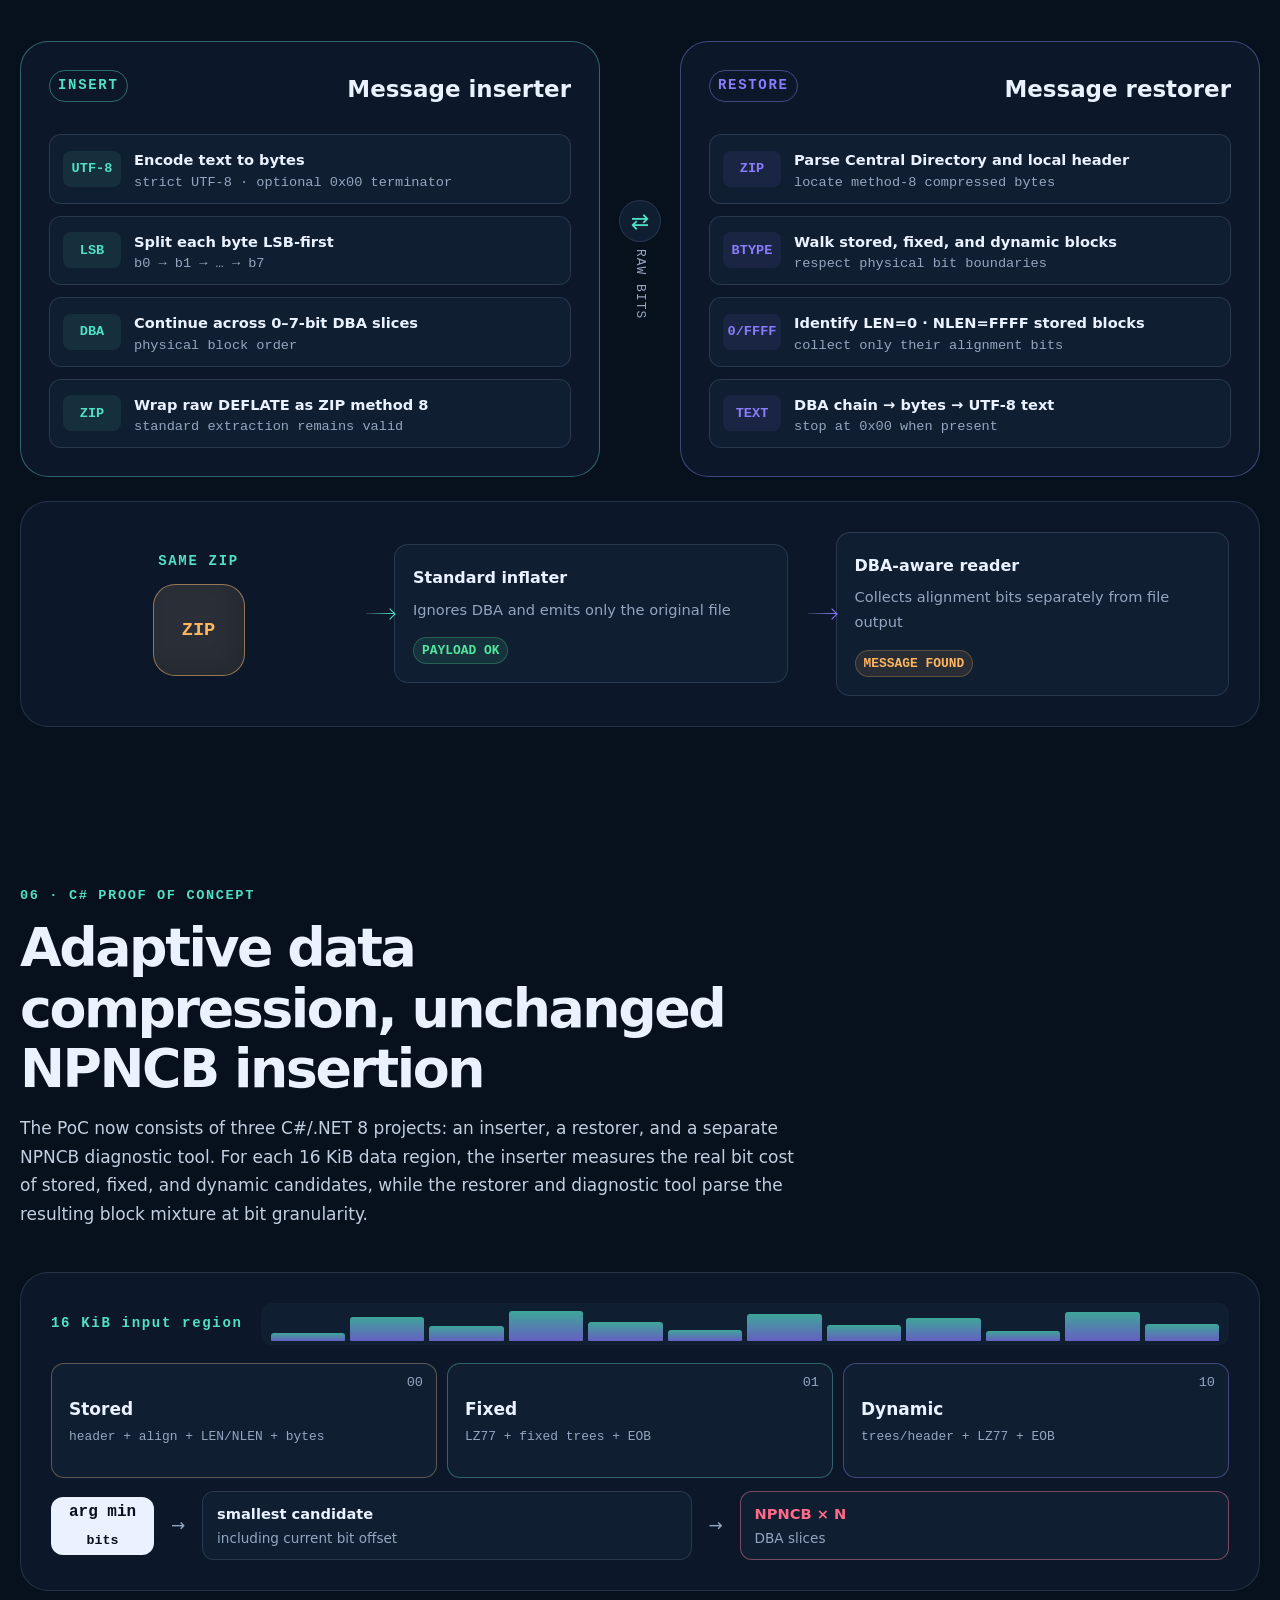
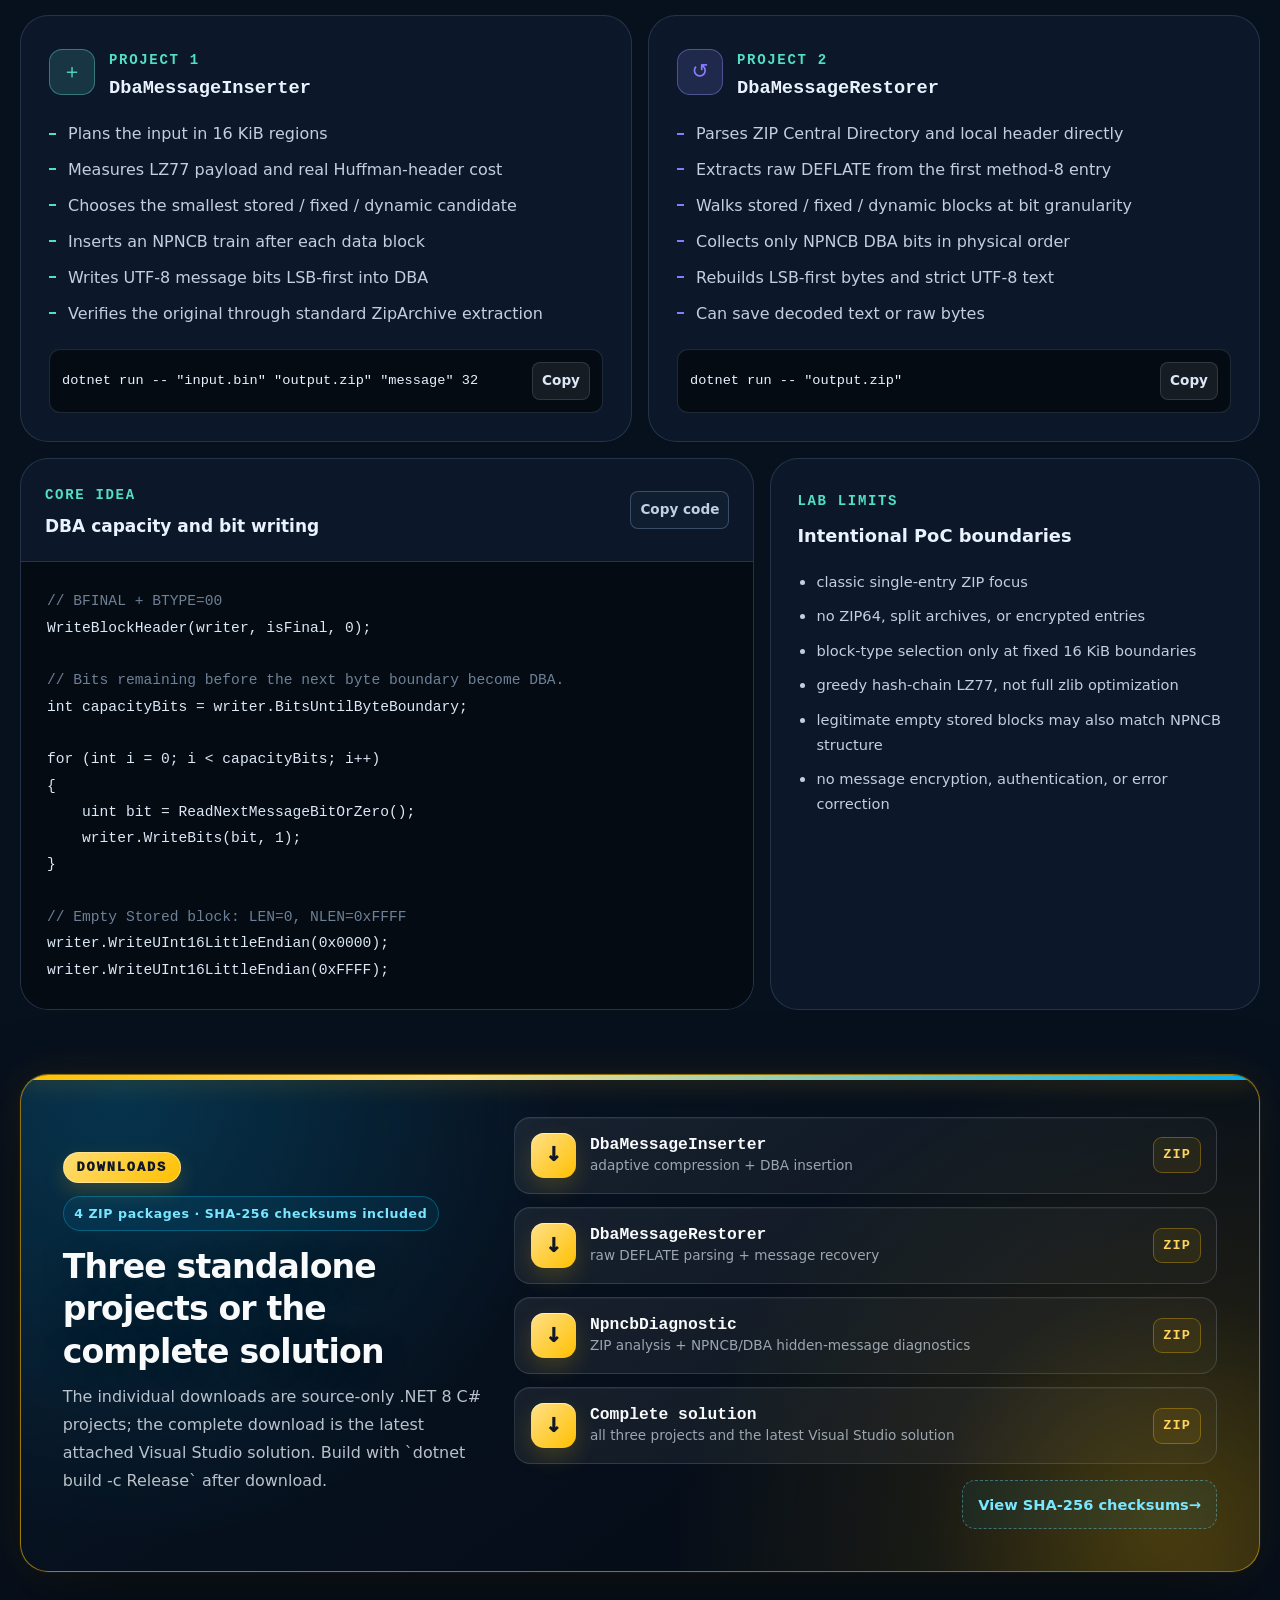
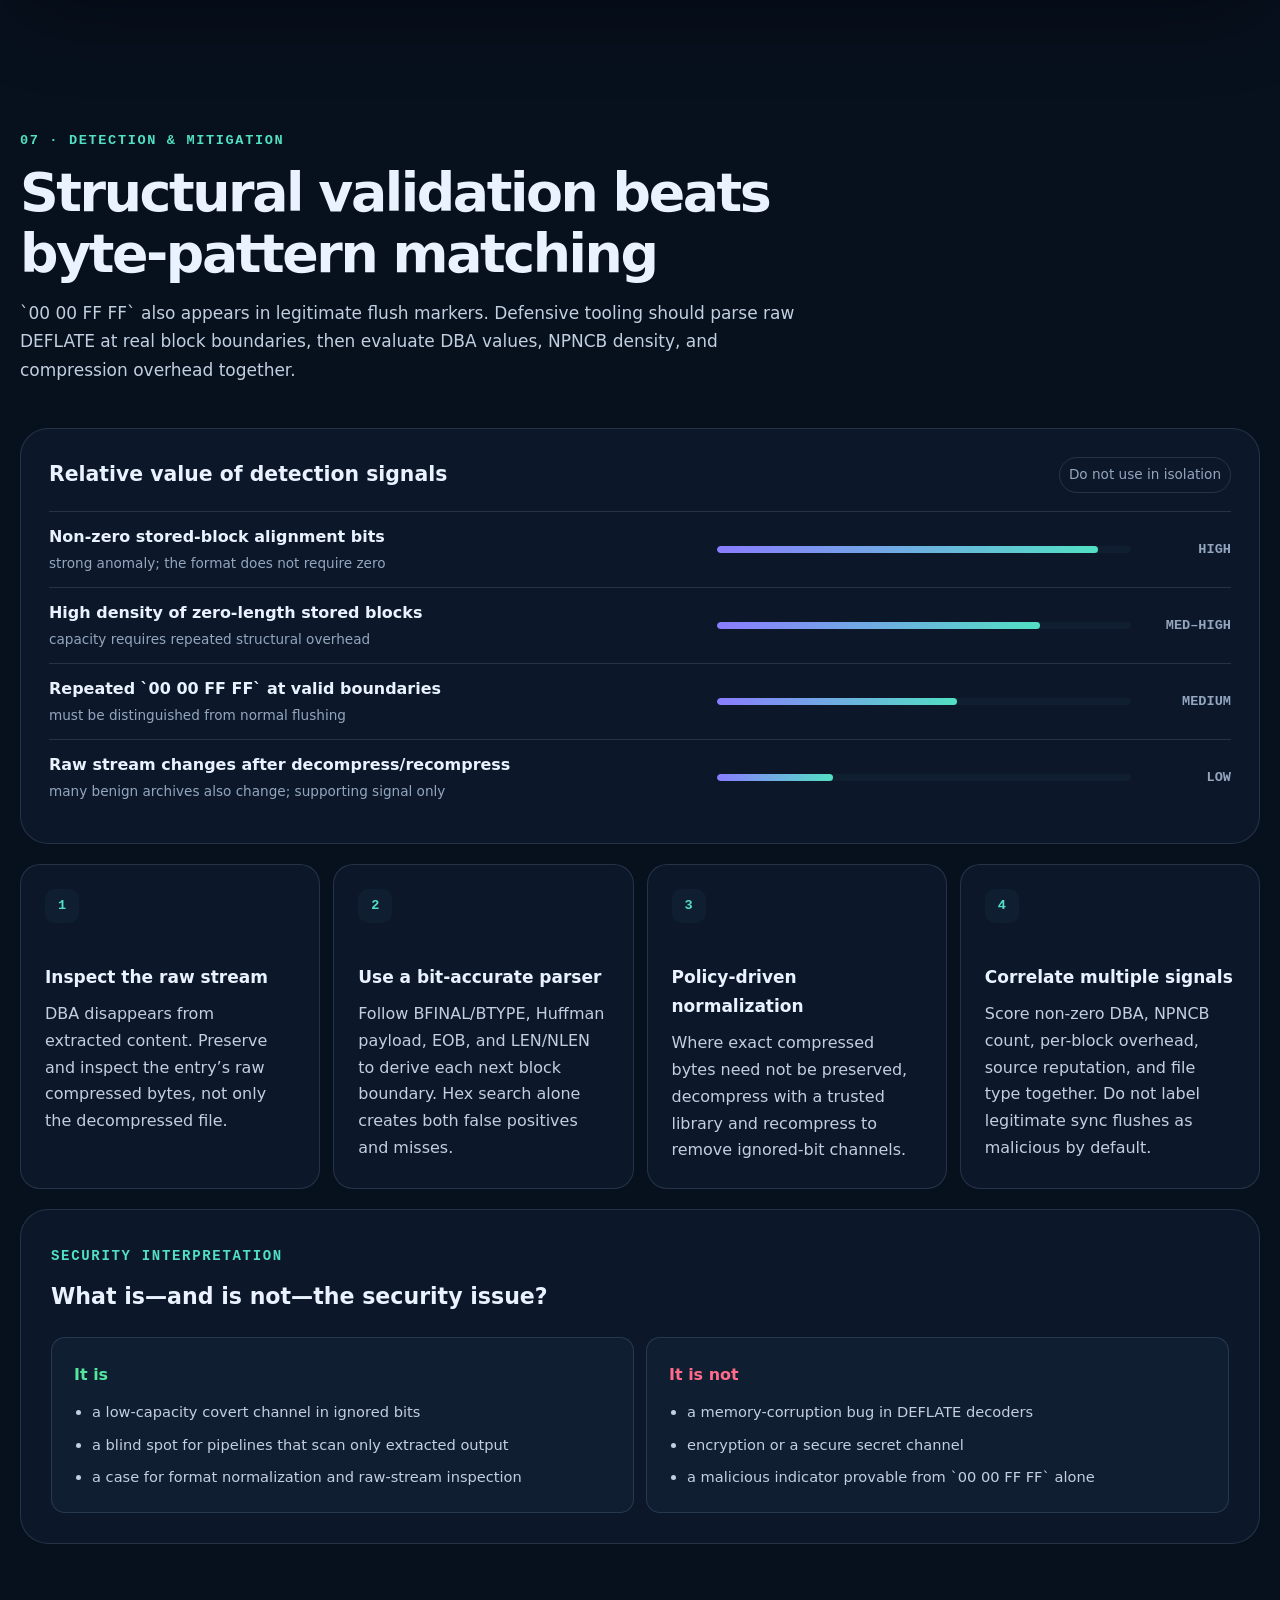
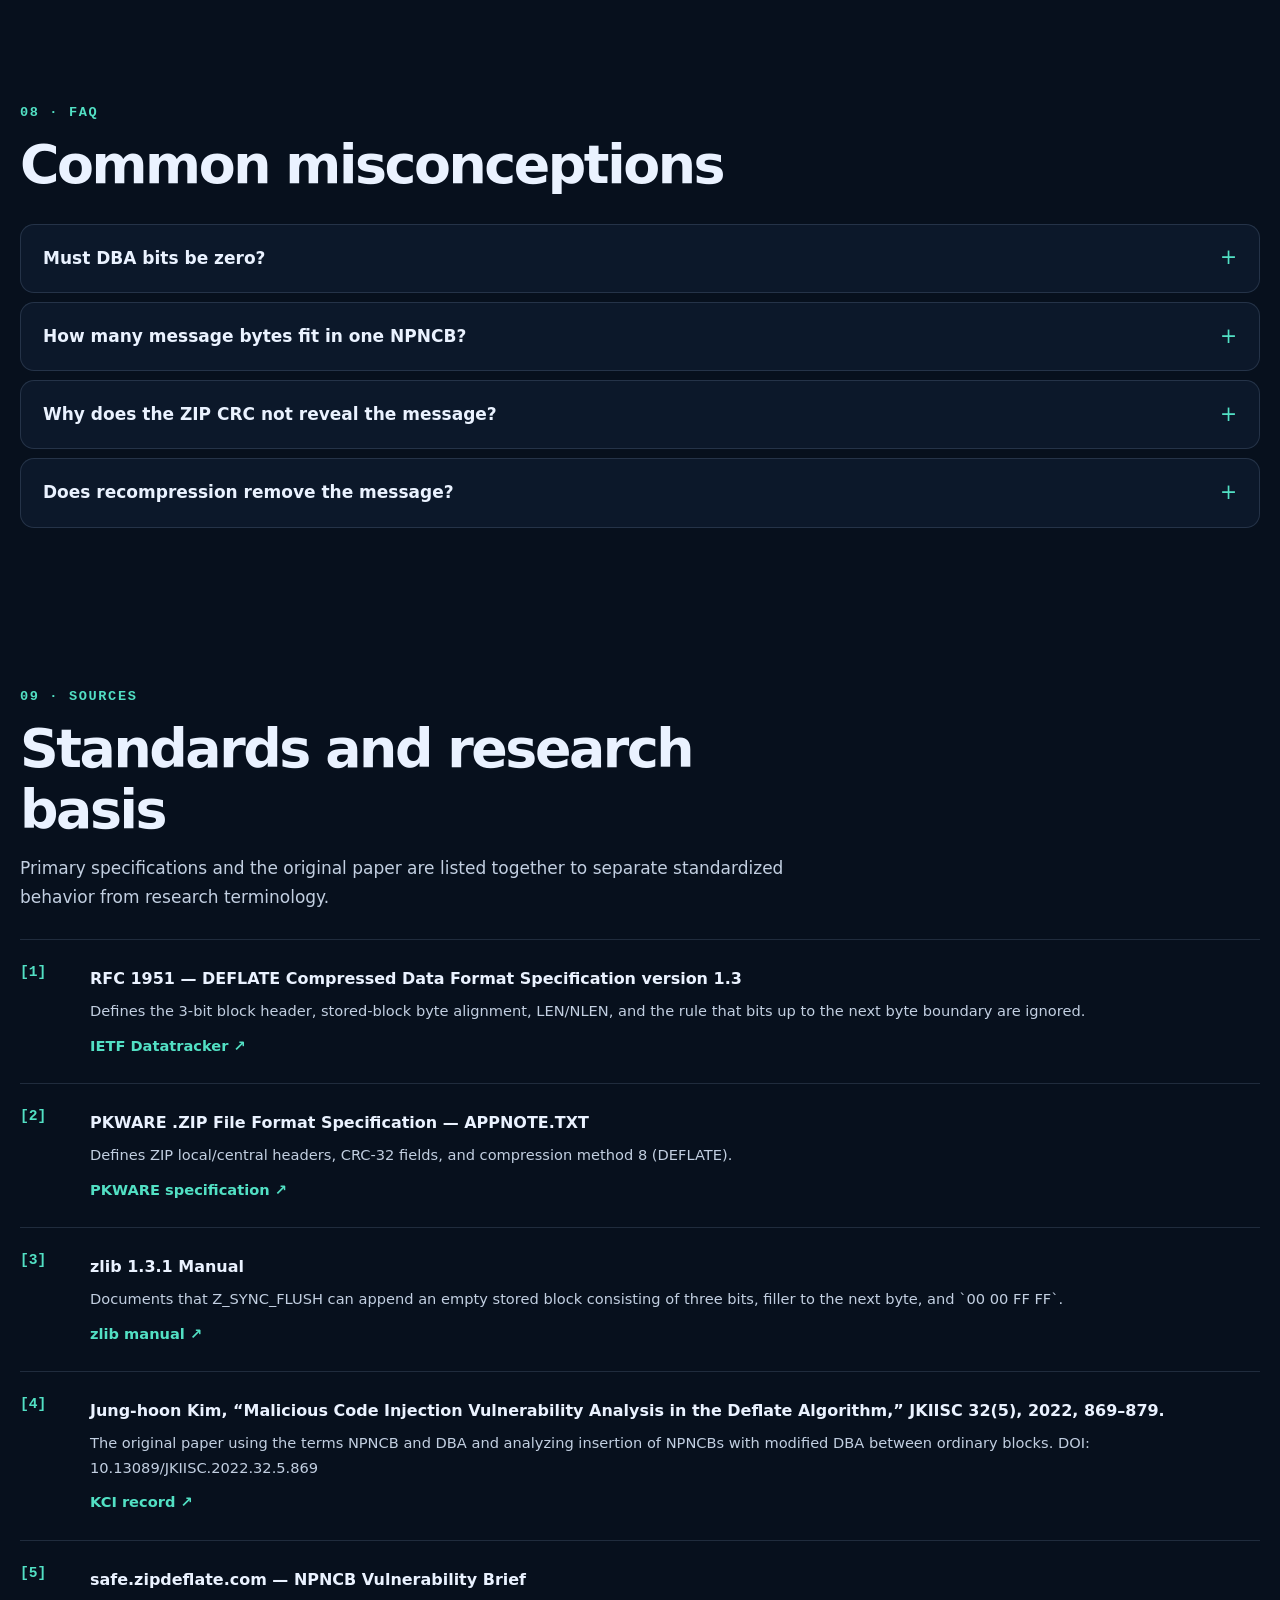
==== commit 804ed427: "Update index.html" ====
--- a/index.html
+++ b/index.html
@@ -1957,6 +1957,310 @@
       #capacity-lab .npncb-block-sequence .nlen {
         min-width: 4.15rem !important;
       }
+    }
+
+
+    /* 2026-07 update: anatomy labels, technical contact, and a resilient visitor counter. */
+    .hero-utility-panel {
+      display: grid;
+      grid-template-columns: minmax(0, 1.45fr) minmax(15.5rem, .72fr);
+      gap: .75rem;
+      margin-top: 1rem;
+    }
+
+    .hero-contact-card,
+    .hero-visitor-card {
+      position: relative;
+      display: grid;
+      grid-template-columns: auto minmax(0, 1fr) auto;
+      gap: .72rem;
+      align-items: center;
+      min-width: 0;
+      min-height: 5.2rem;
+      padding: .82rem .9rem;
+      border: 1px solid rgba(112, 225, 255, .28);
+      border-radius: 16px;
+      background:
+        radial-gradient(circle at 96% 4%, rgba(255, 192, 0, .09), transparent 34%),
+        linear-gradient(145deg, rgba(0, 178, 240, .105), rgba(255, 255, 255, .028));
+      color: inherit;
+      box-shadow: inset 0 1px 0 rgba(255, 255, 255, .05);
+      box-sizing: border-box;
+    }
+
+    .hero-contact-card {
+      text-decoration: none;
+      transition: transform .2s ease, border-color .2s ease, box-shadow .2s ease, background .2s ease;
+    }
+
+    .hero-contact-card:hover {
+      transform: translateY(-2px);
+      border-color: rgba(112, 225, 255, .62);
+      background:
+        radial-gradient(circle at 96% 4%, rgba(255, 192, 0, .14), transparent 34%),
+        linear-gradient(145deg, rgba(0, 178, 240, .17), rgba(255, 255, 255, .035));
+      box-shadow: 0 13px 30px rgba(0, 0, 0, .2), inset 0 1px 0 rgba(255, 255, 255, .065);
+    }
+
+    .hero-contact-card:focus-visible {
+      outline: 3px solid rgba(112, 225, 255, .65);
+      outline-offset: 3px;
+    }
+
+    .hero-utility-icon {
+      display: grid;
+      place-items: center;
+      width: 2.55rem;
+      height: 2.55rem;
+      border: 1px solid rgba(112, 225, 255, .38);
+      border-radius: 13px;
+      background: rgba(0, 178, 240, .13);
+      color: #79e7ff;
+      font-size: 1rem;
+      font-weight: 950;
+      line-height: 1;
+      box-shadow: inset 0 1px 0 rgba(255, 255, 255, .07);
+    }
+
+    .hero-utility-icon.visitor-icon {
+      border-color: rgba(255, 214, 92, .42);
+      background: rgba(255, 192, 0, .105);
+      color: #ffd45c;
+    }
+
+    .hero-utility-copy {
+      display: grid;
+      gap: .18rem;
+      min-width: 0;
+    }
+
+    .hero-utility-copy strong {
+      color: #f8fafc;
+      font-size: .84rem;
+      font-weight: 900;
+      line-height: 1.35;
+    }
+
+    .hero-utility-copy small {
+      color: rgba(203, 213, 225, .77);
+      font-size: .7rem;
+      line-height: 1.5;
+      overflow-wrap: anywhere;
+    }
+
+    .hero-utility-action {
+      color: #79e7ff;
+      font-size: .68rem;
+      font-weight: 900;
+      line-height: 1.3;
+      text-align: right;
+      white-space: nowrap;
+    }
+
+    .visitor-count-value {
+      min-width: 4.4rem;
+      color: #ffd45c;
+      font-size: clamp(1.18rem, .98rem + .7vw, 1.72rem);
+      font-weight: 950;
+      line-height: 1;
+      text-align: right;
+      letter-spacing: -.035em;
+      font-variant-numeric: tabular-nums;
+      text-shadow: 0 0 18px rgba(255, 192, 0, .16);
+    }
+
+    .hero-visitor-card.is-ready .visitor-count-value {
+      animation: visitor-count-in .42s ease both;
+    }
+
+    .hero-visitor-card.is-error {
+      border-color: rgba(148, 163, 184, .22);
+      background: rgba(148, 163, 184, .035);
+    }
+
+    .hero-visitor-card.is-error .visitor-count-value {
+      color: rgba(203, 213, 225, .72);
+      text-shadow: none;
+    }
+
+    @keyframes visitor-count-in {
+      from { opacity: .2; transform: translateY(.35rem); }
+      to { opacity: 1; transform: translateY(0); }
+    }
+
+    html[data-theme="light"] .hero-contact-card,
+    html[data-theme="light"] .hero-visitor-card {
+      border-color: rgba(0, 132, 180, .2);
+      background: linear-gradient(145deg, rgba(224, 247, 255, .72), rgba(255, 255, 255, .82));
+      box-shadow: inset 0 1px 0 rgba(255, 255, 255, .9);
+    }
+
+    html[data-theme="light"] .hero-utility-copy strong { color: #0f172a; }
+    html[data-theme="light"] .hero-utility-copy small { color: #475569; }
+    html[data-theme="light"] .hero-utility-action { color: #036b8e; }
+    html[data-theme="light"] .visitor-count-value { color: #9a6700; }
+
+    #anatomy .anatomy-figure {
+      overflow-x: auto;
+      scrollbar-width: thin;
+      scrollbar-color: rgba(112, 225, 255, .38) transparent;
+    }
+
+    #anatomy .bit-layout {
+      display: grid !important;
+      grid-template-columns:
+        minmax(9.5rem, 1.1fr)
+        minmax(6.7rem, .72fr)
+        minmax(8rem, .86fr)
+        minmax(9rem, 1fr)
+        minmax(10rem, 1.12fr)
+        minmax(11rem, 1.2fr)
+        minmax(9.2rem, 1.04fr) !important;
+      gap: .5rem !important;
+      align-items: stretch !important;
+      min-width: 72rem;
+      padding: .12rem .05rem .35rem;
+      box-sizing: border-box;
+    }
+
+    #anatomy .field-stack {
+      display: grid;
+      grid-template-rows: minmax(8rem, 1fr) auto;
+      gap: .38rem;
+      min-width: 0;
+      align-items: stretch;
+    }
+
+    #anatomy .field-stack-final,
+    #anatomy .field-stack-type,
+    #anatomy .field-stack-previous,
+    #anatomy .field-stack-empty {
+      grid-template-rows: minmax(8rem, 1fr);
+    }
+
+    #anatomy .field-stack > .field {
+      display: flex !important;
+      flex-direction: column !important;
+      align-items: flex-start !important;
+      justify-content: center !important;
+      gap: .34rem !important;
+      min-width: 0 !important;
+      width: 100% !important;
+      height: 100% !important;
+      margin: 0 !important;
+      padding: .82rem .78rem !important;
+      box-sizing: border-box !important;
+    }
+
+    #anatomy .field-stack > .field b,
+    #anatomy .field-stack > .field span,
+    #anatomy .field-stack > .field small {
+      min-width: 0;
+      max-width: 100%;
+      overflow-wrap: anywhere;
+    }
+
+    #anatomy .field-previous {
+      border-color: rgba(148, 163, 184, .42) !important;
+      background:
+        linear-gradient(180deg, rgba(71, 85, 105, .42), rgba(30, 41, 59, .6)) !important;
+      color: #e2e8f0 !important;
+    }
+
+    #anatomy .field-previous > span:not(.lang-ko):not(.lang-en) {
+      color: rgba(226, 232, 240, .68);
+      font-family: ui-monospace, SFMono-Regular, Menlo, Monaco, Consolas, monospace;
+      font-size: 1.15rem;
+      letter-spacing: .16em;
+    }
+
+    #anatomy .field-hex-inline,
+    #anatomy .field-hex-below {
+      display: inline-flex !important;
+      align-items: center;
+      justify-content: center;
+      min-height: 1.65rem;
+      padding: .28rem .48rem;
+      border: 1px solid currentColor;
+      border-radius: 8px;
+      background: rgba(15, 23, 42, .62);
+      font-family: ui-monospace, SFMono-Regular, Menlo, Monaco, Consolas, monospace;
+      font-size: .67rem !important;
+      font-weight: 900 !important;
+      line-height: 1 !important;
+      letter-spacing: .055em;
+      white-space: nowrap;
+      box-sizing: border-box;
+    }
+
+    #anatomy .field-hex-inline {
+      align-self: stretch;
+      margin-top: auto;
+    }
+
+    #anatomy .field-hex-below {
+      justify-self: stretch;
+      width: 100%;
+    }
+
+    #anatomy .hex-header { color: #7dd3fc !important; }
+    #anatomy .hex-dba { color: #fb923c !important; }
+    #anatomy .hex-len { color: #86efac !important; }
+    #anatomy .hex-nlen { color: #d8b4fe !important; }
+
+    #anatomy .hex-annotation {
+      display: none !important;
+    }
+
+    html[data-theme="light"] #anatomy .field-previous {
+      border-color: rgba(15, 23, 42, .18) !important;
+      background: linear-gradient(180deg, rgba(226, 232, 240, .9), rgba(203, 213, 225, .75)) !important;
+      color: #0f172a !important;
+    }
+
+    html[data-theme="light"] #anatomy .field-previous > span:not(.lang-ko):not(.lang-en) {
+      color: #475569;
+    }
+
+    html[data-theme="light"] #anatomy .field-hex-inline,
+    html[data-theme="light"] #anatomy .field-hex-below {
+      background: rgba(255, 255, 255, .84);
+    }
+
+    @media (max-width: 980px) {
+      .hero-utility-panel {
+        grid-template-columns: minmax(0, 1fr);
+      }
+    }
+
+    @media (max-width: 640px) {
+      .hero-contact-card,
+      .hero-visitor-card {
+        grid-template-columns: auto minmax(0, 1fr);
+      }
+
+      .hero-utility-action,
+      .visitor-count-value {
+        grid-column: 2;
+        justify-self: start;
+        min-width: 0;
+        text-align: left;
+      }
+
+      .visitor-count-value {
+        margin-top: .16rem;
+      }
+
+      #anatomy .bit-layout {
+        min-width: 66rem;
+        gap: .4rem !important;
+      }
+    }
+
+    @media (prefers-reduced-motion: reduce) {
+      .hero-contact-card { transition: none; }
+      .hero-contact-card:hover { transform: none; }
+      .hero-visitor-card.is-ready .visitor-count-value { animation: none; }
     }
 
 </style>
@@ -2071,6 +2375,29 @@
           <li><strong>0–7 bits</strong><span class="lang-ko">NPNCB당 DBA</span><span class="lang-en">DBA per NPNCB</span></li>
           <li><strong>0 bytes</strong><span class="lang-ko">NPNCB 출력 데이터</span><span class="lang-en">NPNCB output</span></li>
         </ul>
+
+        <div class="hero-utility-panel" aria-label="기술 문의 및 방문자 수 / Technical contact and visitor count">
+          <a class="hero-contact-card" href="mailto:powerzenith@naver.com?subject=NPNCB%20Vulnerability%20Lab%20%EA%B8%B0%EC%88%A0%20%EB%AC%B8%EC%9D%98" aria-label="기술 문의 메일 보내기: powerzenith@naver.com">
+            <span class="hero-utility-icon" aria-hidden="true">@</span>
+            <span class="hero-utility-copy">
+              <strong><span class="lang-ko">기술에 대한 문의</span><span class="lang-en">Technical inquiries</span></strong>
+              <small><span class="lang-ko">기술 관련 문의는 powerzenith@naver.com으로 메일을 보내주세요.</span><span class="lang-en">For technical questions, please email powerzenith@naver.com.</span></small>
+            </span>
+            <span class="hero-utility-action"><span class="lang-ko">메일 보내기</span><span class="lang-en">Send email</span> <span aria-hidden="true">↗</span></span>
+          </a>
+
+          <div class="hero-visitor-card" id="visitor-counter" data-counter-endpoint="/api/visitor-count" title="브라우저별 24시간 중복 방문을 줄여 집계하는 누적 방문 수입니다.">
+            <span class="hero-utility-icon visitor-icon" aria-hidden="true">◉</span>
+            <span class="hero-utility-copy">
+              <strong><span class="lang-ko">누적 방문</span><span class="lang-en">Total visits</span></strong>
+              <small id="visitor-count-status" aria-live="polite">
+                <span class="lang-ko" id="visitor-count-status-ko">방문자 수를 불러오는 중</span>
+                <span class="lang-en" id="visitor-count-status-en">Loading visitor count</span>
+              </small>
+            </span>
+            <strong class="visitor-count-value" id="visitor-count-value" aria-live="polite">—</strong>
+          </div>
+        </div>
       </div>
 
       <div class="hero-visual reveal delay-1">
@@ -2242,19 +2569,30 @@
 <span class="lang-en">Conceptual layout—the header may share a byte with the preceding block.</span>
 </figcaption>
 <div aria-label="NPNCB field layout" class="bit-layout">
-<div class="field field-final"><b>BFINAL</b><span>1 bit</span></div>
-<div class="field field-type"><b>BTYPE = 00</b><span>2 bits</span></div>
-<div class="field field-dba"><b>DBA</b><span>0…7 bits</span><small><span class="lang-ko">무시되는 정렬 비트</span><span class="lang-en">ignored alignment bits</span></small></div>
-<div class="field field-len"><b>LEN = 0000</b><span>16 bits · little-endian</span></div>
-<div class="field field-nlen"><b>NLEN = FFFF</b><span>16 bits · one's complement</span></div>
-<div class="field field-empty"><b><span class="lang-ko">리터럴 데이터 없음</span><span class="lang-en">no literal payload</span></b><span>0 bytes</span></div>
-</div>
-<div class="hex-annotation">
-<span class="hex-before">… previous bits</span>
-<span class="hex-header">BFINAL/BTYPE</span>
-<span class="hex-dba">DBA</span>
-<span class="hex-len">00 00</span>
-<span class="hex-nlen">FF FF</span>
+<div class="field-stack field-stack-previous">
+  <div class="field field-previous"><b><span class="lang-ko">이전 블록의 비트</span><span class="lang-en">previous block's bits</span></b><span>…</span><small><span class="lang-ko">현재 NPNCB 앞의 비트 영역</span><span class="lang-en">bits preceding this NPNCB</span></small></div>
+</div>
+<div class="field-stack field-stack-final">
+  <div class="field field-final"><b>BFINAL</b><span>1 bit</span><small class="field-hex-inline hex-header">BFINAL</small></div>
+</div>
+<div class="field-stack field-stack-type">
+  <div class="field field-type"><b>BTYPE = 00</b><span>2 bits</span><small class="field-hex-inline hex-header">BTYPE</small></div>
+</div>
+<div class="field-stack field-stack-dba">
+  <div class="field field-dba"><b>DBA</b><span>0…7 bits</span><small><span class="lang-ko">무시되는 정렬 비트</span><span class="lang-en">ignored alignment bits</span></small></div>
+  <span class="field-hex-below hex-dba">DBA</span>
+</div>
+<div class="field-stack field-stack-len">
+  <div class="field field-len"><b>LEN = 0000</b><span>16 bits · little-endian</span></div>
+  <span class="field-hex-below hex-len">00 00</span>
+</div>
+<div class="field-stack field-stack-nlen">
+  <div class="field field-nlen"><b>NLEN = FFFF</b><span>16 bits · one's complement</span></div>
+  <span class="field-hex-below hex-nlen">FF FF</span>
+</div>
+<div class="field-stack field-stack-empty">
+  <div class="field field-empty"><b><span class="lang-ko">리터럴 데이터 없음</span><span class="lang-en">no literal payload</span></b><span>0 bytes</span></div>
+</div>
 </div>
 </figure>
 
@@ -3285,5 +3623,146 @@
   </script>
 
 
+  <script>
+    (function () {
+      'use strict';
+
+      const root = document.getElementById('visitor-counter');
+      const valueNode = document.getElementById('visitor-count-value');
+      const statusKo = document.getElementById('visitor-count-status-ko');
+      const statusEn = document.getElementById('visitor-count-status-en');
+      if (!root || !valueNode || !statusKo || !statusEn) return;
+
+      const ONE_DAY = 24 * 60 * 60 * 1000;
+      const endpoint = root.dataset.counterEndpoint || '/api/visitor-count';
+      const hostKey = (window.location.hostname || 'npncbvulnerabilitylab')
+        .replace(/[^a-zA-Z0-9]/g, '')
+        .slice(0, 80) || 'npncbvulnerabilitylab';
+      const storageKey = `npncb-visitor-counted-at:${hostKey}`;
+
+      const setStatus = (ko, en) => {
+        statusKo.textContent = ko;
+        statusEn.textContent = en;
+      };
+
+      const getLastCountedAt = () => {
+        try {
+          const value = Number(window.localStorage.getItem(storageKey));
+          return Number.isFinite(value) ? value : 0;
+        } catch (_) {
+          return 0;
+        }
+      };
+
+      const rememberCounted = () => {
+        try {
+          window.localStorage.setItem(storageKey, String(Date.now()));
+        } catch (_) {
+          /* The counter still works when storage is unavailable; reloads may be counted again. */
+        }
+      };
+
+      const shouldIncrement = Date.now() - getLastCountedAt() >= ONE_DAY;
+
+      const extractCount = (payload) => {
+        const candidate = payload && (
+          payload.count ?? payload.value ?? payload.Count ?? payload.total ?? payload.result
+        );
+        const numeric = typeof candidate === 'string'
+          ? Number(candidate.replace(/[^0-9.-]/g, ''))
+          : Number(candidate);
+        if (!Number.isFinite(numeric) || numeric < 0) {
+          throw new Error('Visitor counter returned an invalid value.');
+        }
+        return Math.floor(numeric);
+      };
+
+      const requestJson = async (url, options) => {
+        const controller = typeof AbortController === 'function' ? new AbortController() : null;
+        const timer = controller ? window.setTimeout(() => controller.abort(), 4500) : null;
+        try {
+          const response = await fetch(url, {
+            ...options,
+            signal: controller?.signal,
+            headers: {
+              Accept: 'application/json',
+              ...(options?.headers || {}),
+            },
+          });
+          if (!response.ok) throw new Error(`Visitor counter HTTP ${response.status}`);
+          return await response.json();
+        } finally {
+          if (timer) window.clearTimeout(timer);
+        }
+      };
+
+      const trySameOriginCounter = async () => {
+        const payload = await requestJson(endpoint, {
+          method: shouldIncrement ? 'POST' : 'GET',
+          credentials: 'same-origin',
+          cache: 'no-store',
+        });
+        return extractCount(payload);
+      };
+
+      const tryStaticFallbackCounter = async () => {
+        if (!/^https?:$/.test(window.location.protocol) || !window.location.hostname) {
+          throw new Error('Static counter is available only after web deployment.');
+        }
+        const base = `https://api.counterapi.dev/v1/${encodeURIComponent(hostKey)}/sitevisitorsv1`;
+        const payload = await requestJson(shouldIncrement ? `${base}/up` : base, {
+          method: 'GET',
+          mode: 'cors',
+          cache: 'no-store',
+          referrerPolicy: 'strict-origin-when-cross-origin',
+        });
+        return extractCount(payload);
+      };
+
+      const showCount = (count, source) => {
+        const locale = document.documentElement.lang === 'en' ? 'en-US' : 'ko-KR';
+        valueNode.textContent = new Intl.NumberFormat(locale).format(count);
+        root.classList.remove('is-error');
+        root.classList.add('is-ready');
+        setStatus(
+          source === 'same-origin'
+            ? '브라우저별 24시간 중복 방문을 줄여 집계'
+            : '정적 사이트 간편 집계 · 브라우저별 24시간 중복 최소화',
+          source === 'same-origin'
+            ? 'Approximate visits with a 24-hour browser deduplication window'
+            : 'Static-site counter with 24-hour browser deduplication',
+        );
+        if (shouldIncrement) rememberCounted();
+      };
+
+      const showUnavailable = () => {
+        valueNode.textContent = '—';
+        root.classList.remove('is-ready');
+        root.classList.add('is-error');
+        if (window.location.protocol === 'file:') {
+          setStatus('웹에 배포하면 방문자 수가 자동으로 표시됩니다.', 'The count appears automatically after web deployment.');
+        } else {
+          setStatus('방문자 집계를 일시적으로 불러오지 못했습니다.', 'Visitor count is temporarily unavailable.');
+        }
+      };
+
+      (async () => {
+        try {
+          showCount(await trySameOriginCounter(), 'same-origin');
+          return;
+        } catch (_) {
+          /* A static-host fallback keeps the single HTML file usable without a backend. */
+        }
+
+        try {
+          showCount(await tryStaticFallbackCounter(), 'static-fallback');
+        } catch (_) {
+          showUnavailable();
+        }
+      })();
+    }());
+  </script>
+
+
 </body>
 </html>
